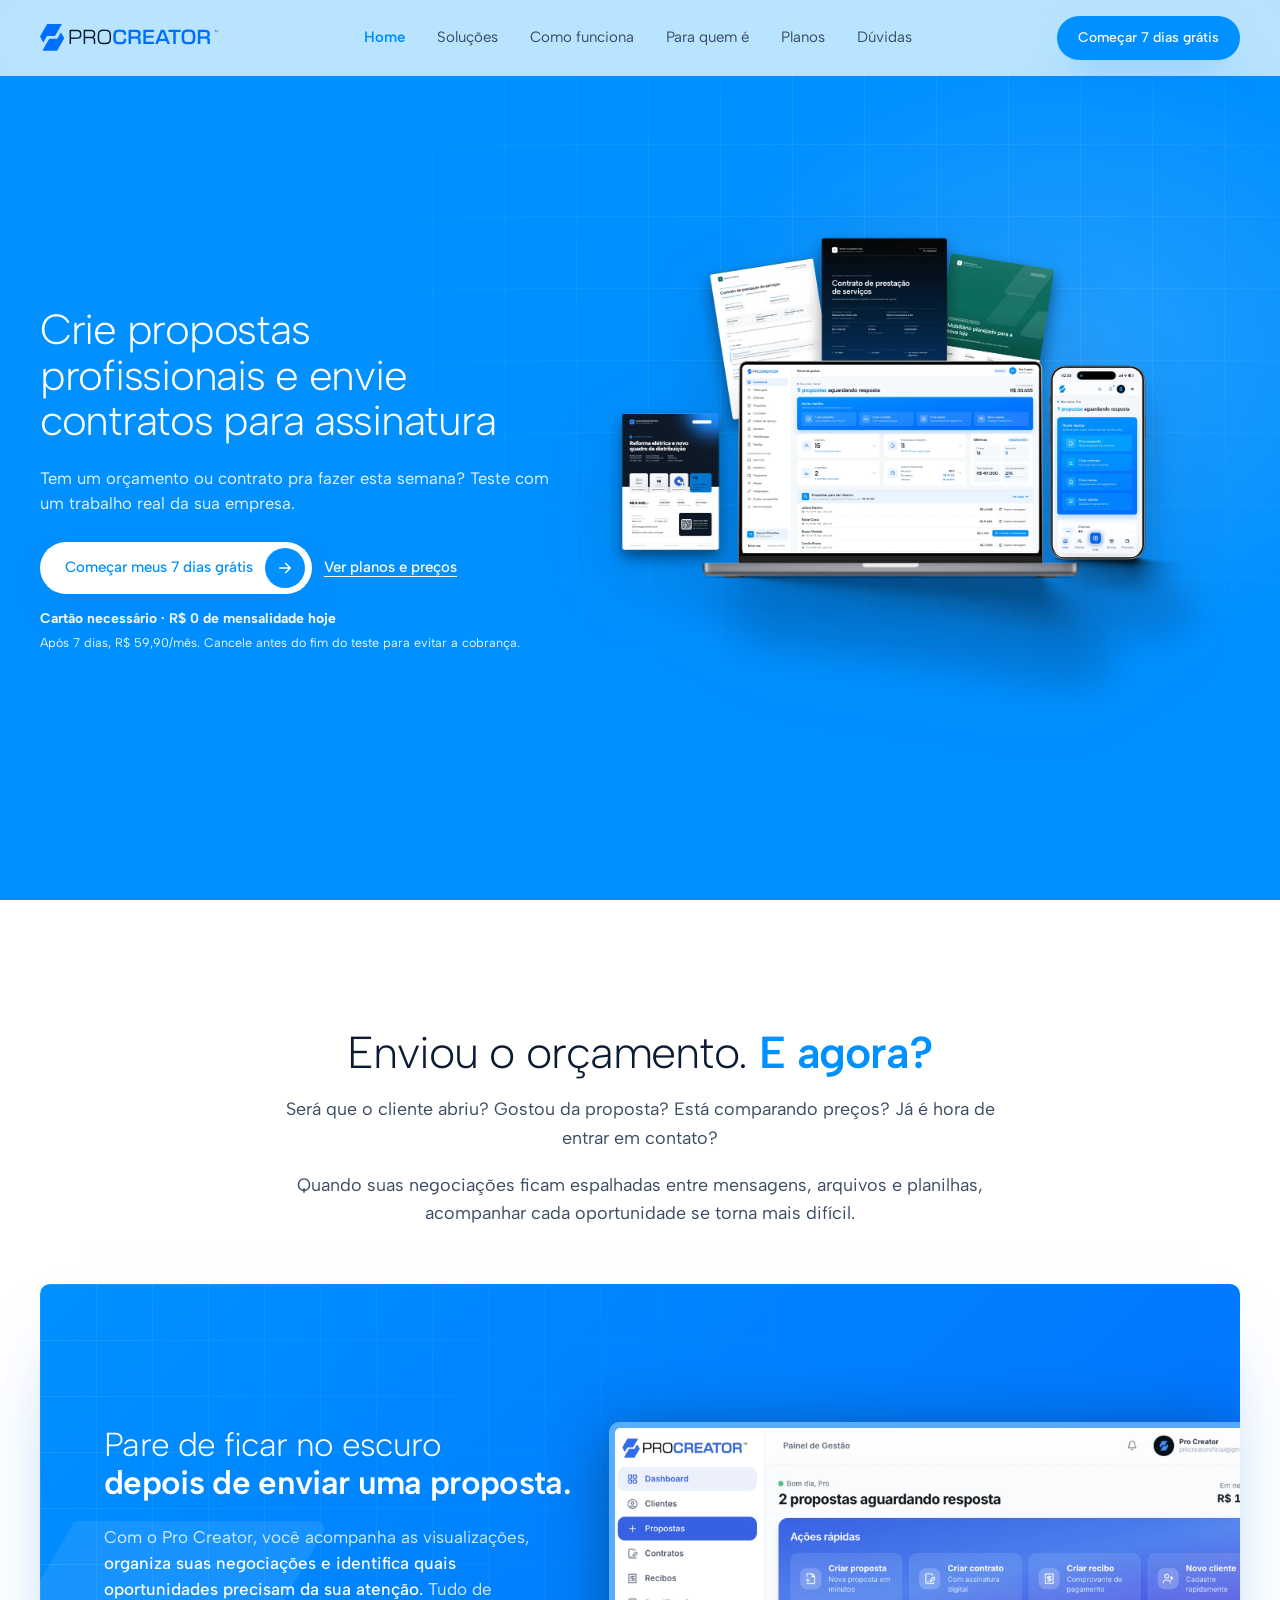
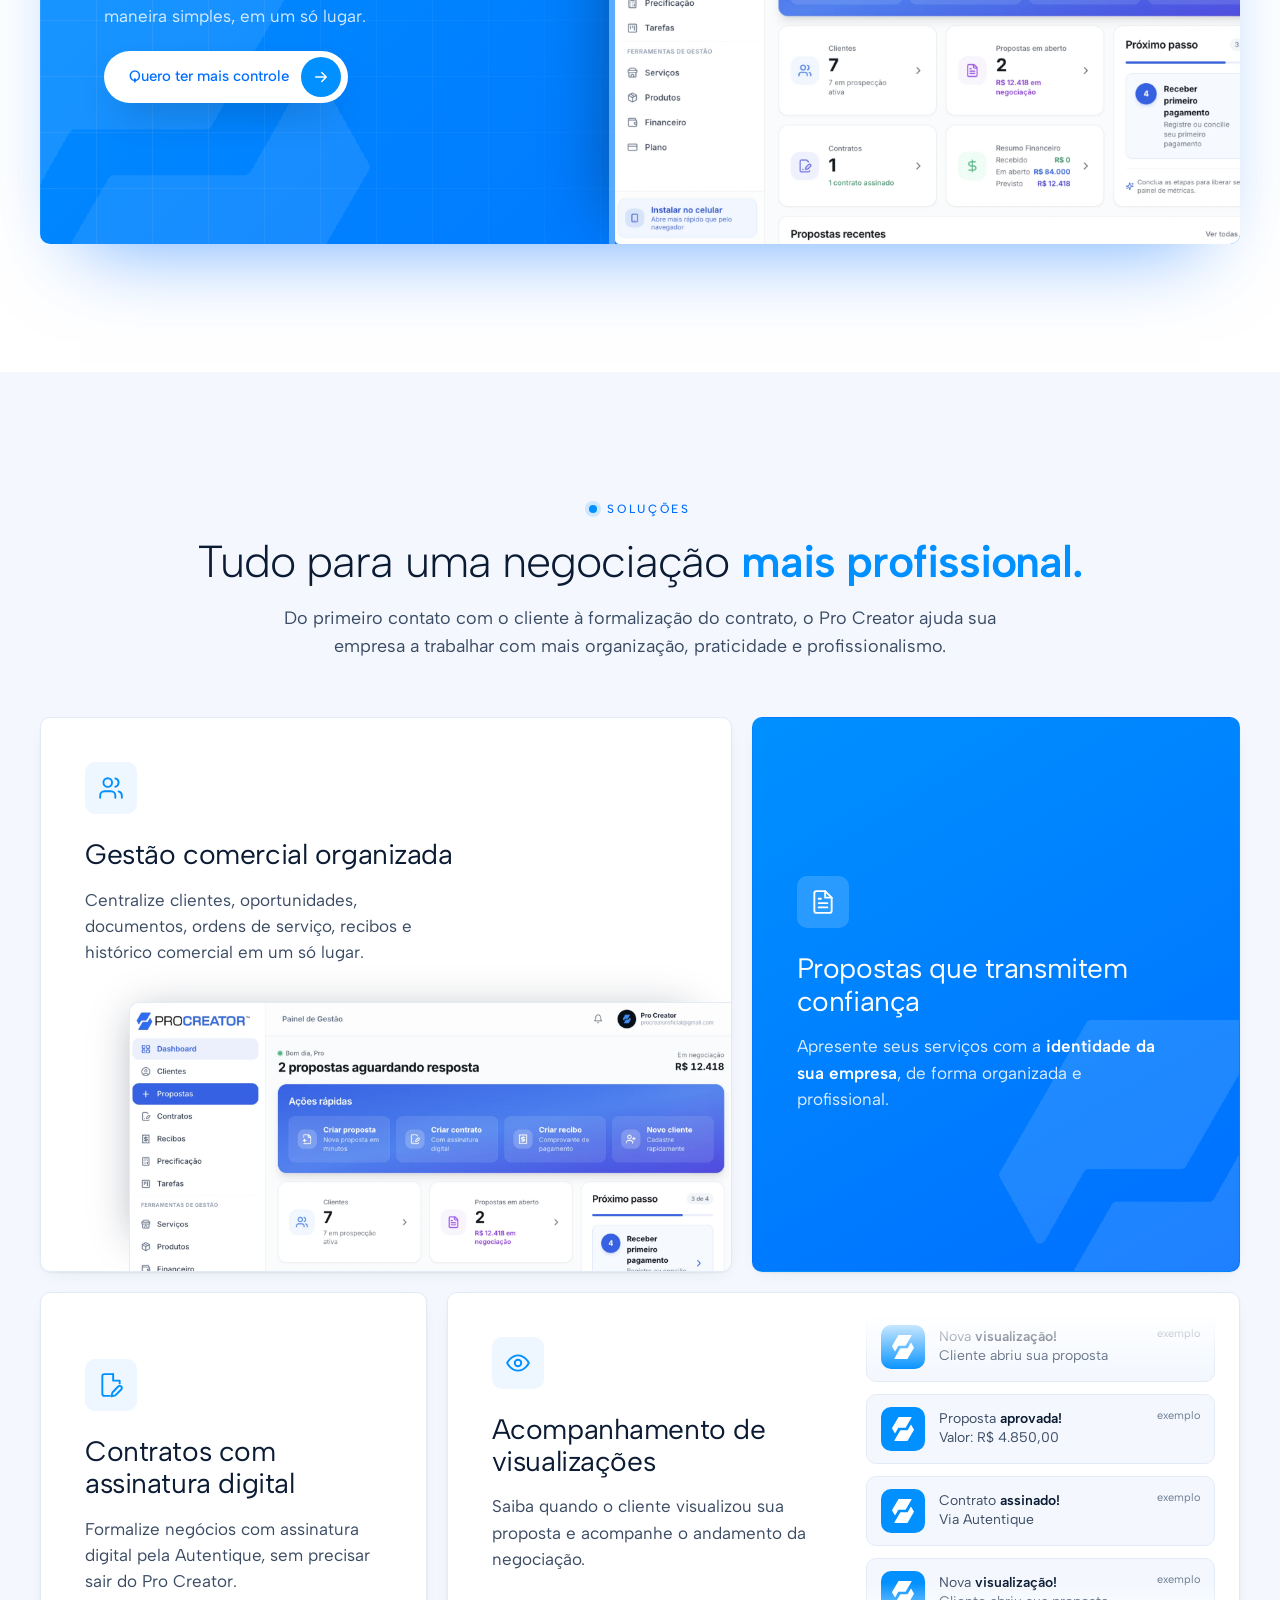
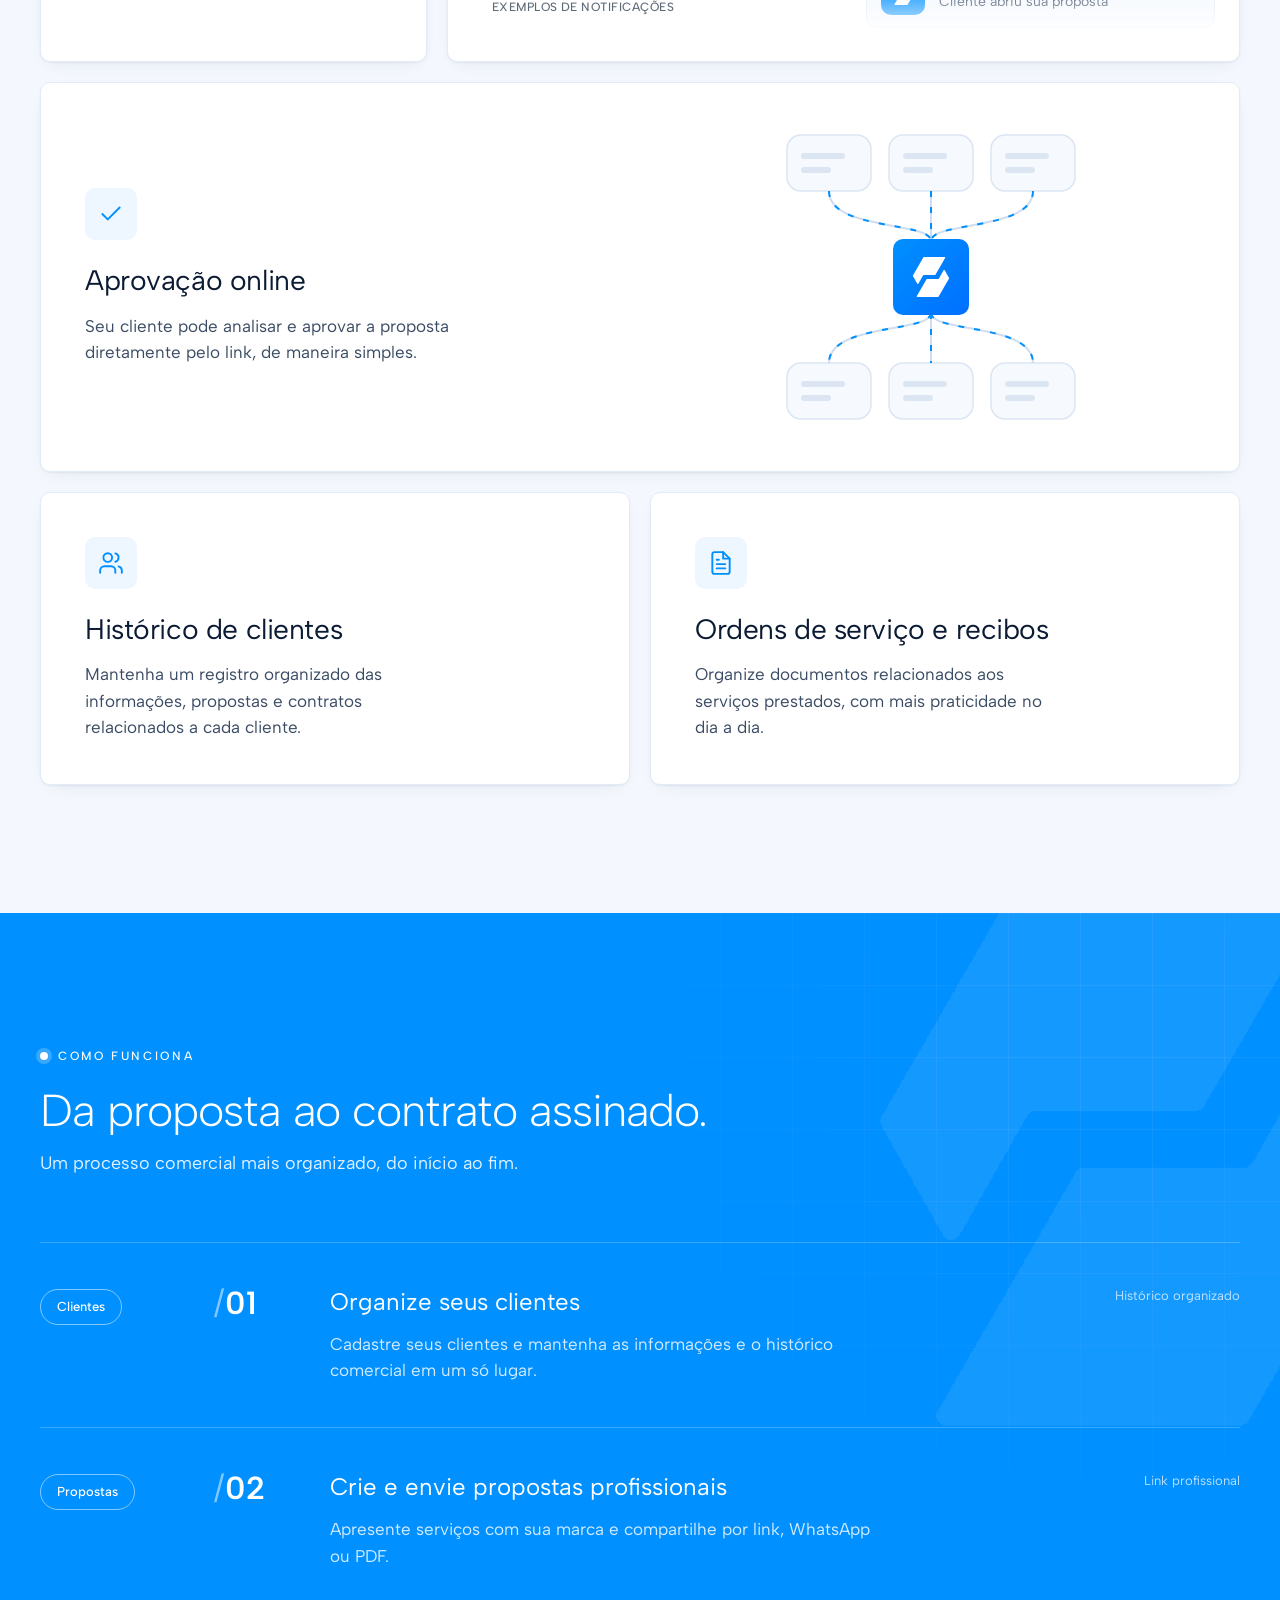
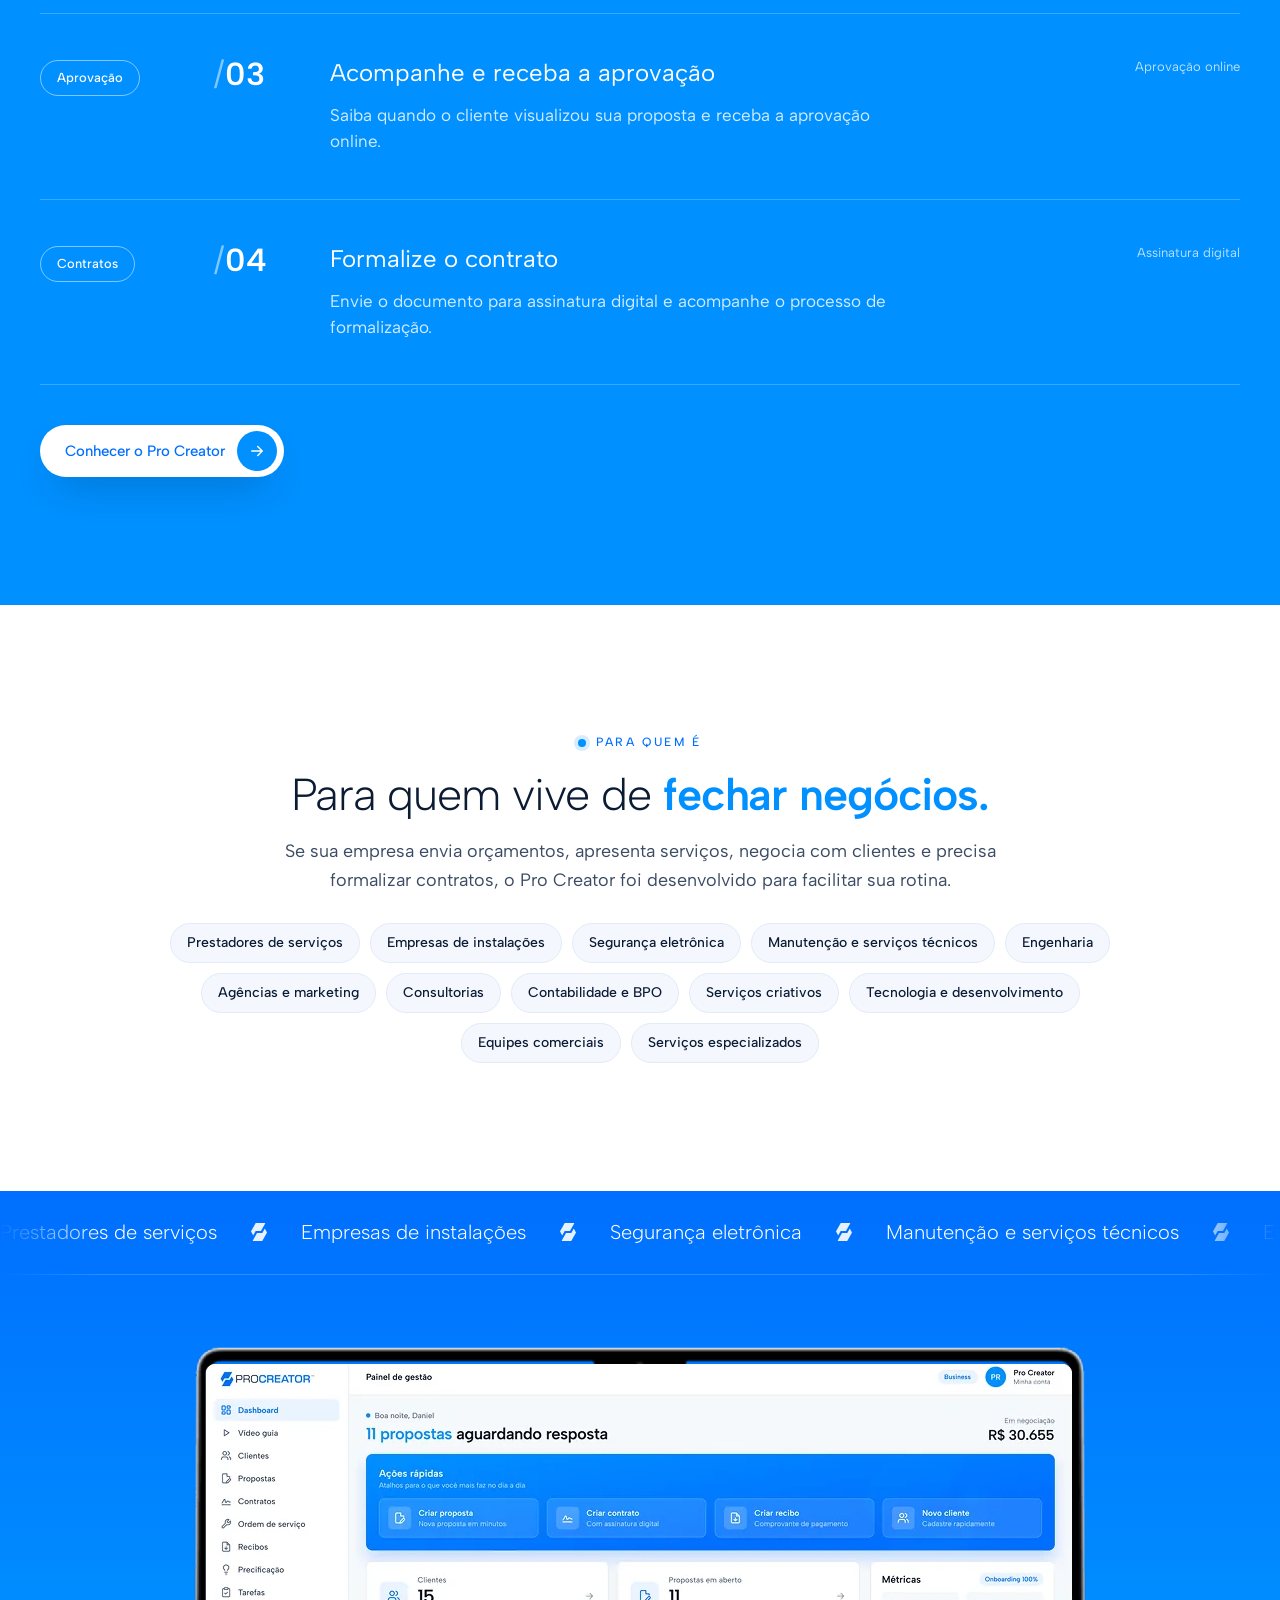
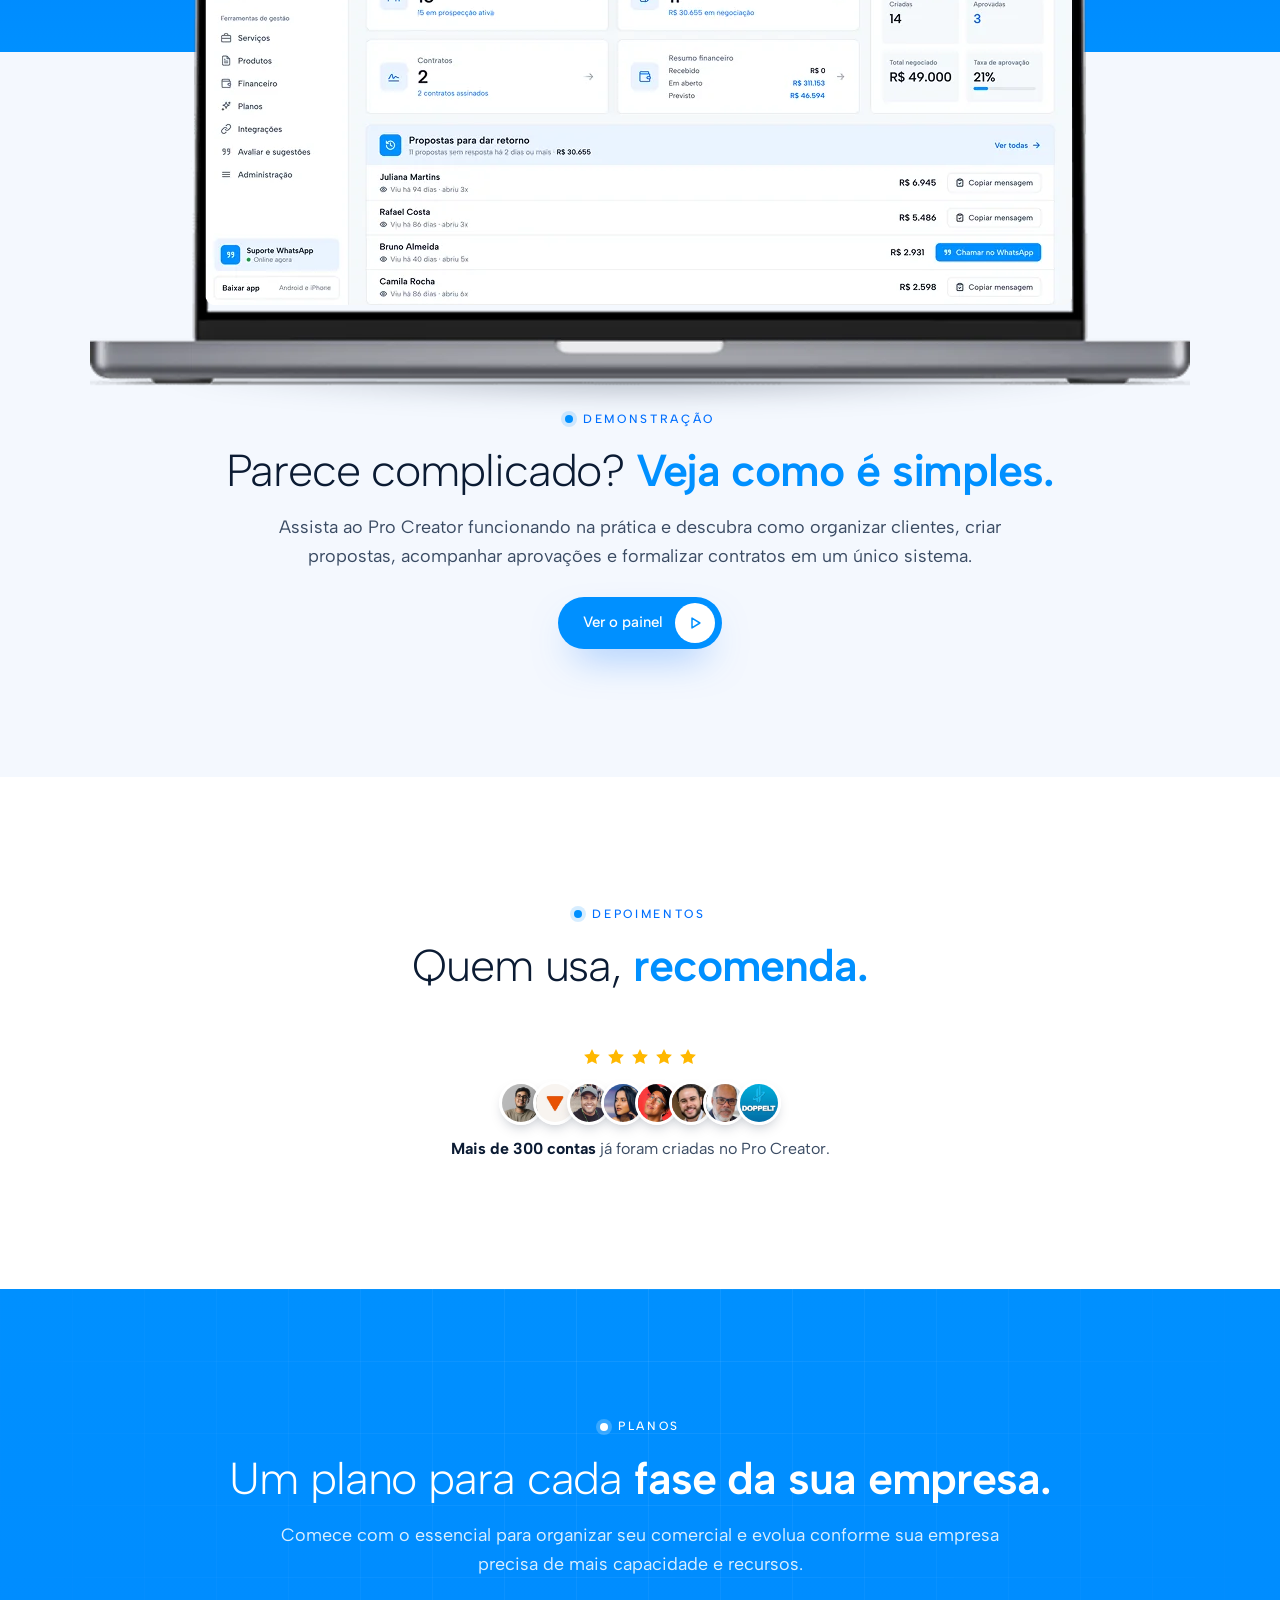
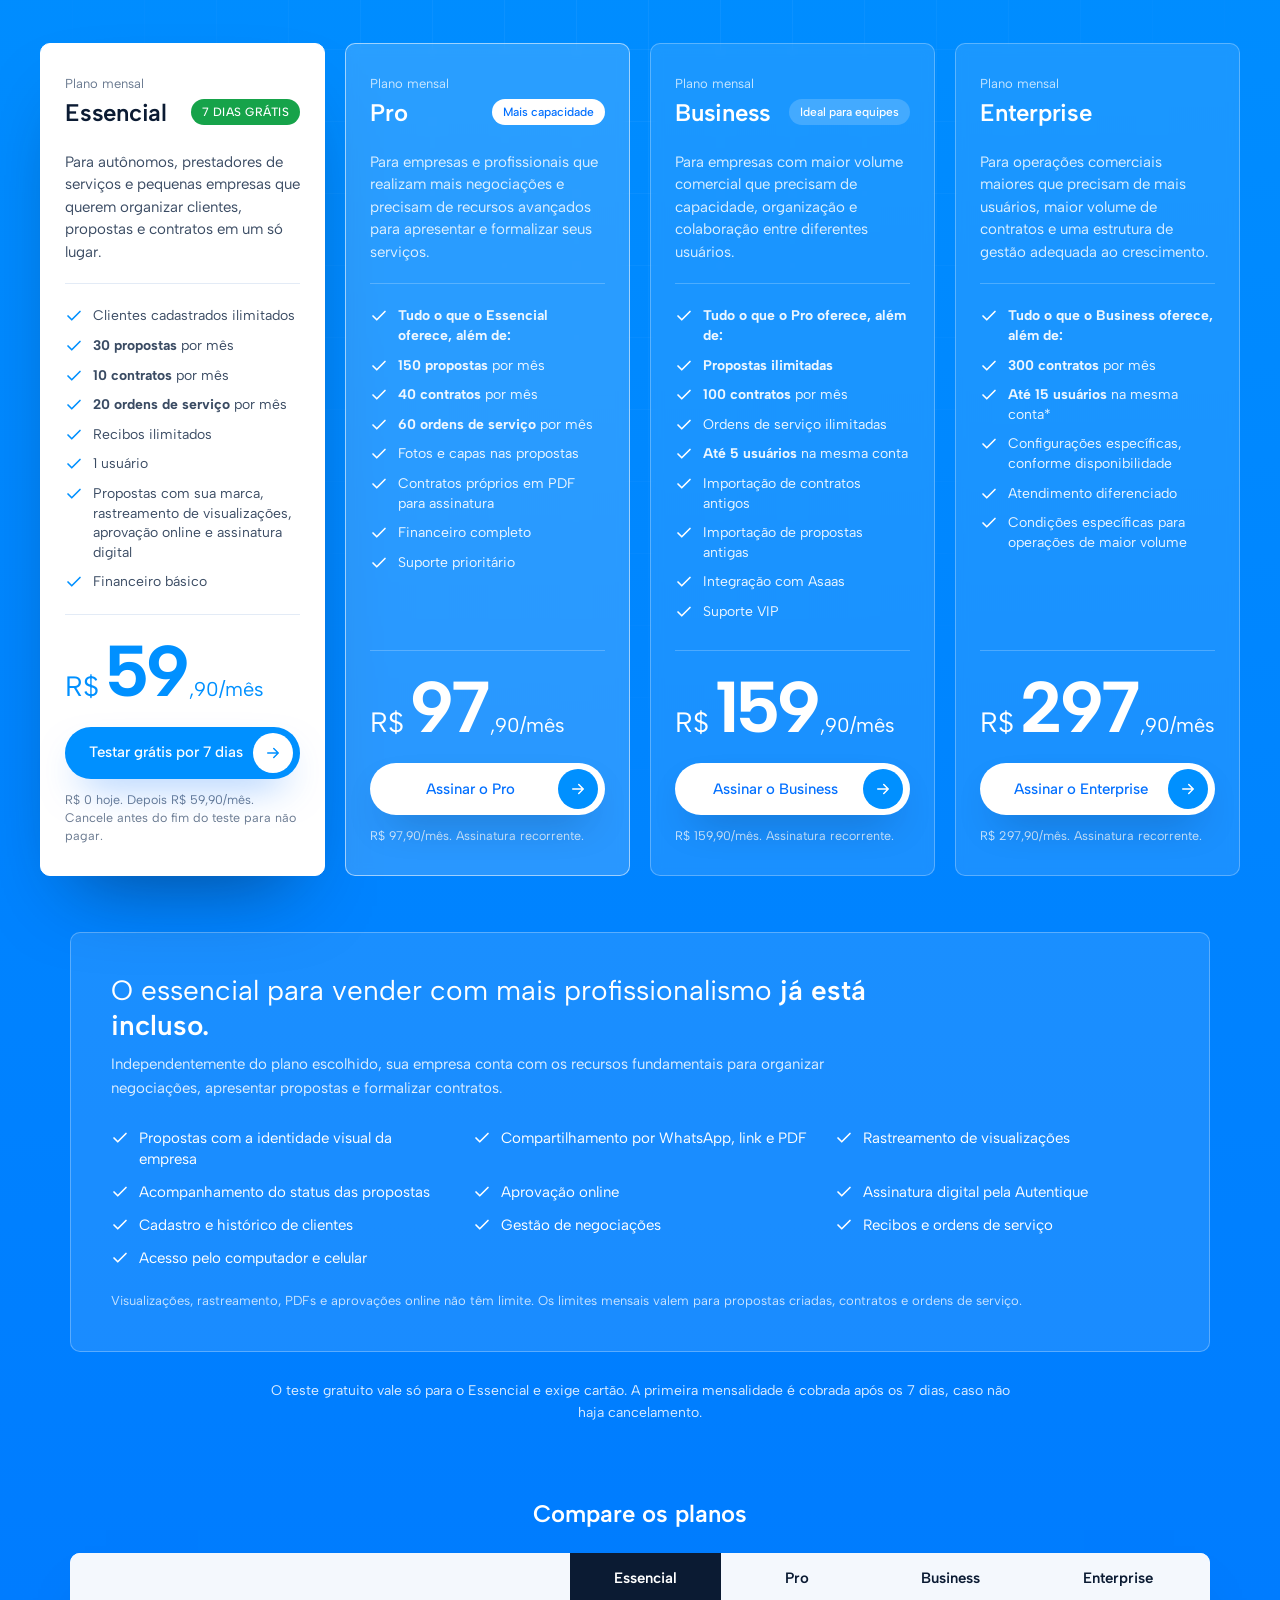
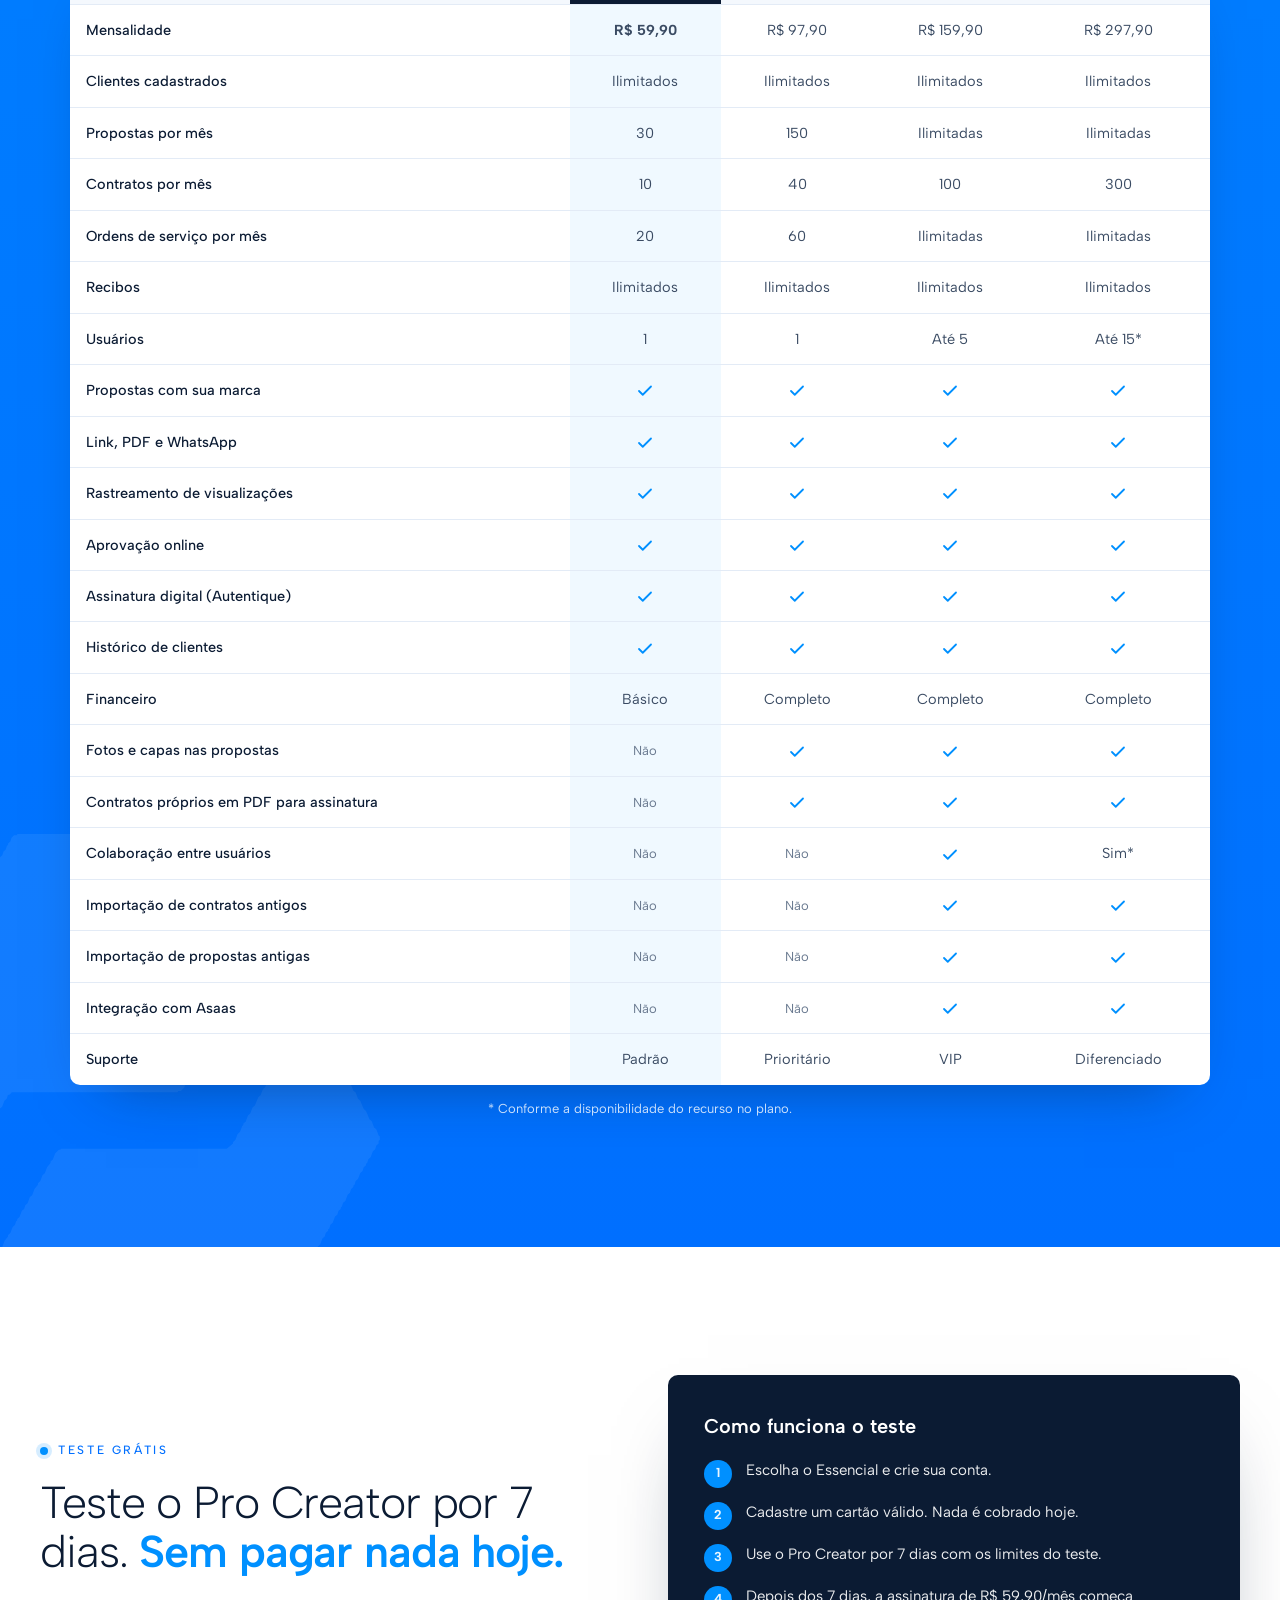
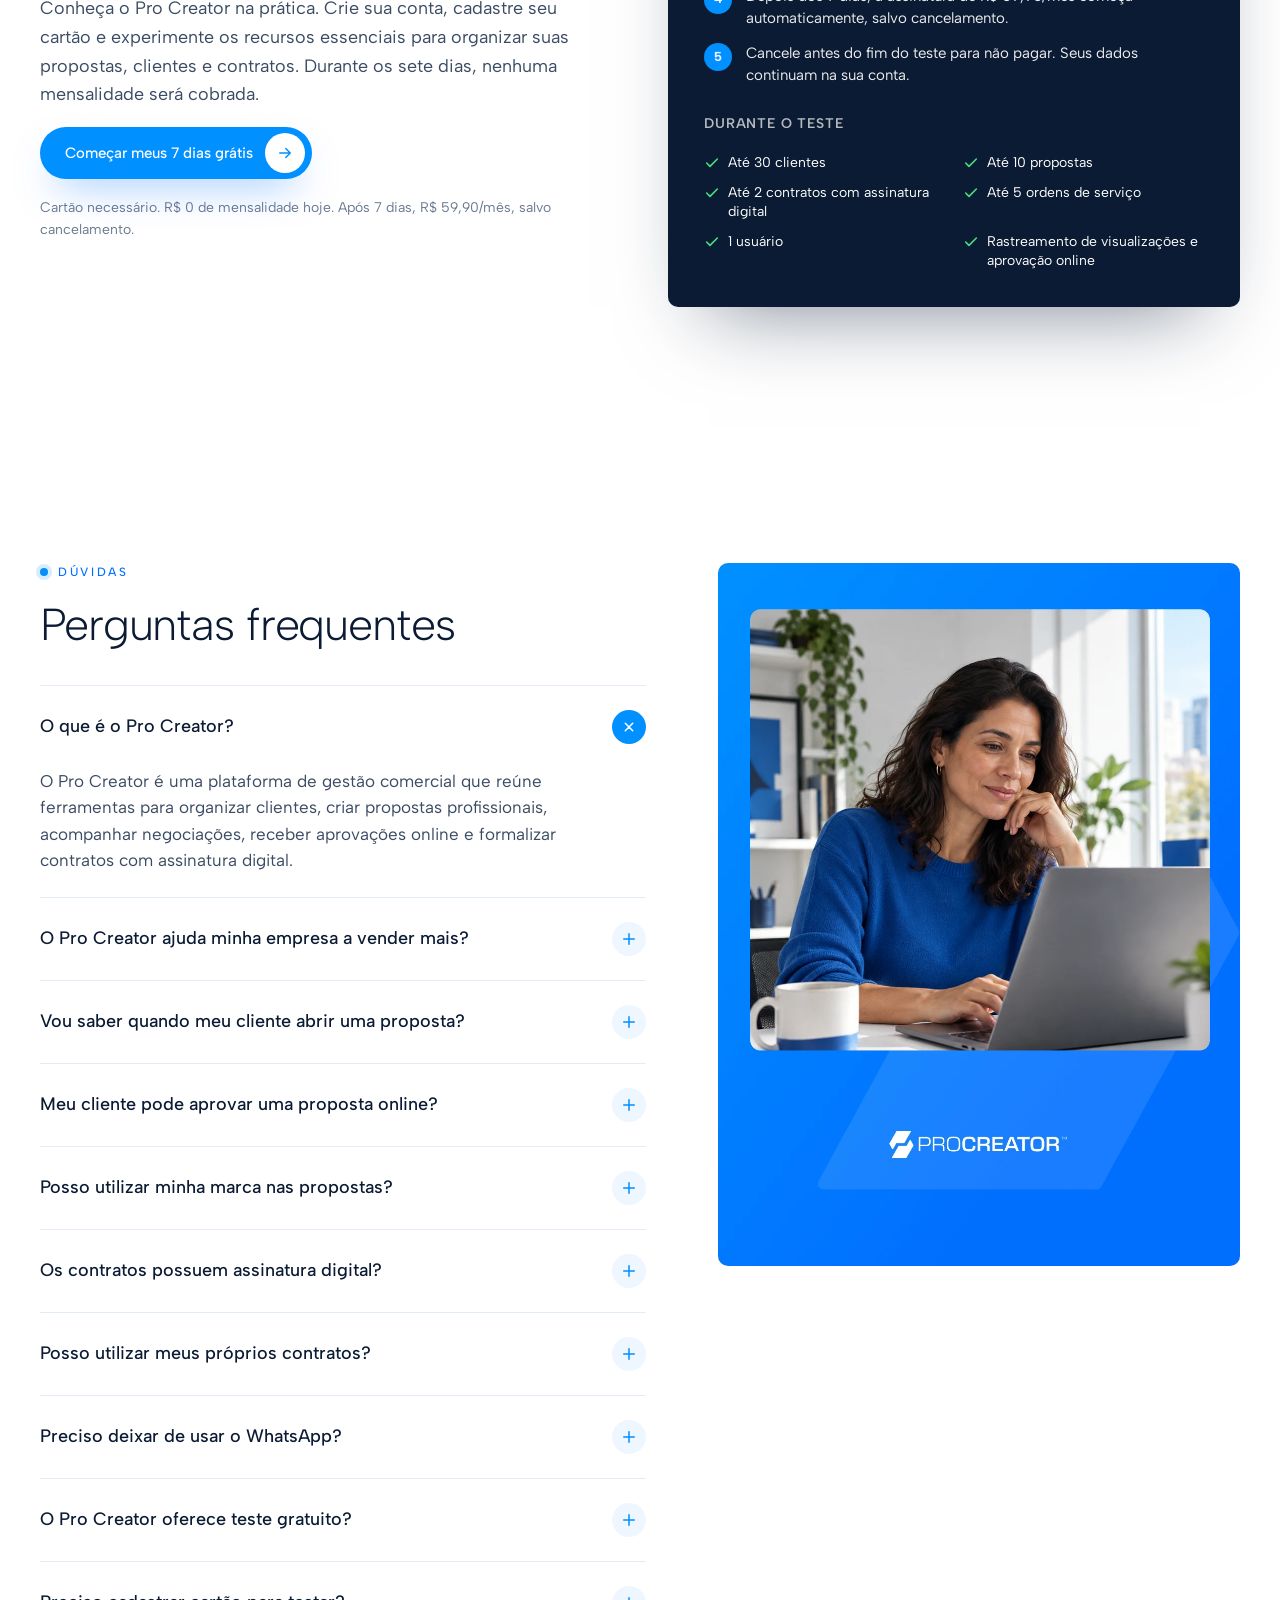
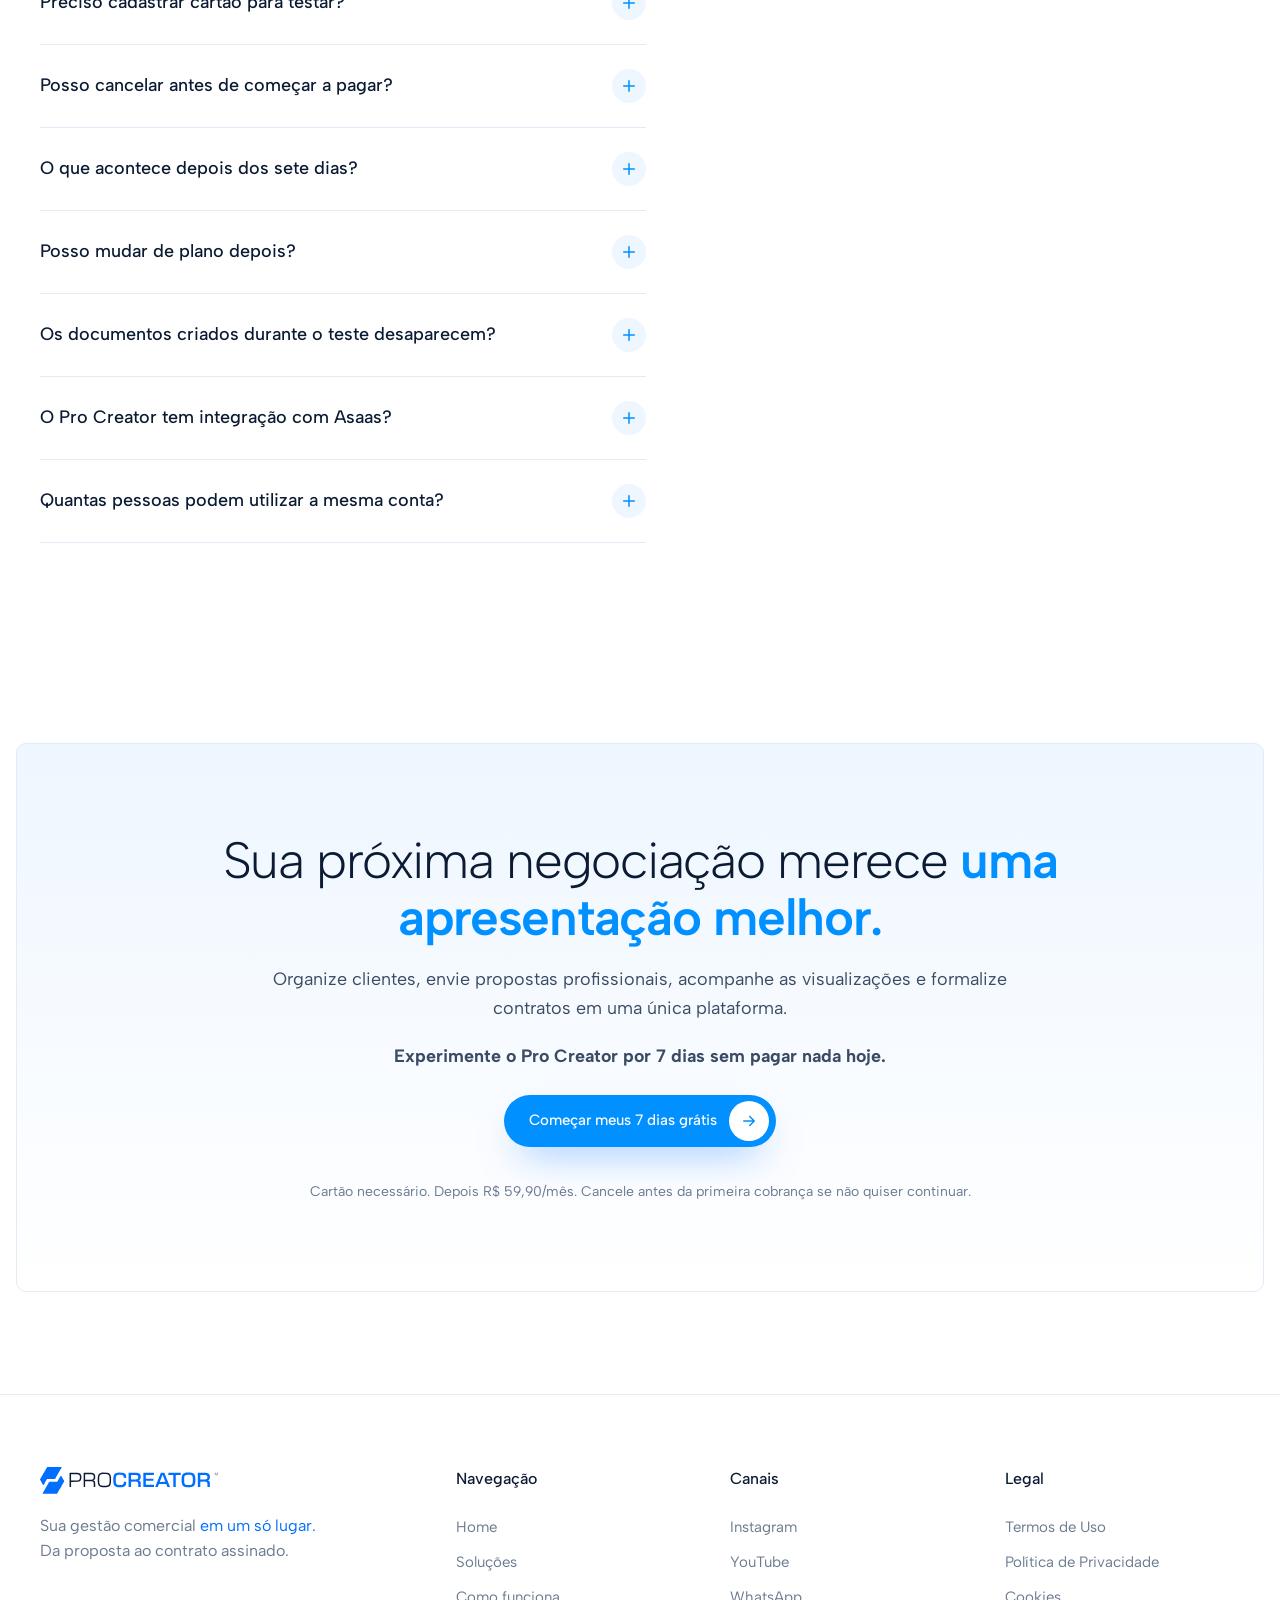
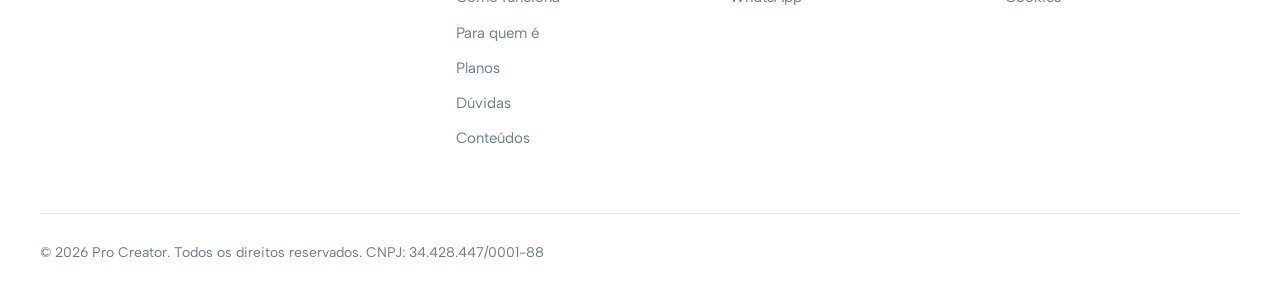
==== index.html @ 27fa1a48 "Hero: título e condições ajustados no desktop e mobile, MacBook avulso oculto no mobile Co-Authored-" ====
<!doctype html>
<html lang="pt-BR">
<head>
<meta name="robots" content="noindex, nofollow">
<meta charset="utf-8">
<meta name="viewport" content="width=device-width, initial-scale=1">
<title>Pro Creator | Propostas, contratos e assinatura digital</title>
<meta name="description" content="Sistema de gestão comercial: crie propostas e orçamentos, acompanhe aprovações e feche contratos com assinatura digital. Plataforma de gestão comercial: do primeiro orçamento ao contrato assinado. Teste o Essencial grátis por 7 dias.">
<meta name="google-site-verification" content="EQTBJFn6P7M4_oUG155E9_s67G8eYXeV-26ndWRN-9Y">
<link rel="canonical" href="https://procreator.com.br/">
<meta property="og:url" content="https://procreator.com.br/">
<meta property="og:site_name" content="Pro Creator">
<script type="application/ld+json">[{"@context": "https://schema.org", "@type": "WebSite", "name": "Pro Creator", "alternateName": ["ProCreator", "procreator.com.br"], "url": "https://procreator.com.br/", "inLanguage": "pt-BR"}, {"@context": "https://schema.org", "@type": "Organization", "name": "Pro Creator", "url": "https://procreator.com.br/", "logo": "https://procreator.com.br/assets/img/logo-icone.png", "sameAs": ["https://www.instagram.com/procreatoroficial/", "https://www.youtube.com/@ProCreatoroficial"]}, {"@context": "https://schema.org", "@type": "SoftwareApplication", "name": "Pro Creator", "applicationCategory": "BusinessApplication", "operatingSystem": "Web", "url": "https://procreator.com.br/", "description": "Organize clientes, crie propostas profissionais, acompanhe aprovações e formalize contratos com assinatura digital. Plataforma de gestão comercial: do primeiro orçamento ao contrato assinado. Teste o Essencial grátis por 7 dias.", "offers": [{"@type": "Offer", "name": "Essencial (mensal, 7 dias grátis)", "price": "59.90", "priceCurrency": "BRL"}, {"@type": "Offer", "name": "Pro (mensal)", "price": "97.90", "priceCurrency": "BRL"}, {"@type": "Offer", "name": "Business (mensal)", "price": "159.90", "priceCurrency": "BRL"}, {"@type": "Offer", "name": "Enterprise (mensal)", "price": "297.90", "priceCurrency": "BRL"}]}]</script>
<meta name="theme-color" content="#0090FF">
<meta property="og:type" content="website">
<meta property="og:locale" content="pt_BR">
<meta property="og:title" content="Pro Creator | Propostas, contratos e assinatura digital">
<meta property="og:description" content="Da proposta ao contrato assinado, em um só lugar. Teste grátis por 7 dias no plano Essencial.">
<meta property="og:image" content="https://procreator.com.br/assets/img/og-home.jpg">
<meta property="og:image:width" content="1200">
<meta property="og:image:height" content="630">
<meta property="og:image:alt" content="Pro Creator: sua gestão comercial em um só lugar. Da proposta ao contrato assinado.">
<meta name="twitter:card" content="summary_large_image">
<meta name="twitter:title" content="Pro Creator | Propostas, contratos e assinatura digital">
<meta name="twitter:description" content="Da proposta ao contrato assinado, em um só lugar. Teste grátis por 7 dias no plano Essencial.">
<meta name="twitter:image" content="https://procreator.com.br/assets/img/og-home.jpg">
<link rel="icon" type="image/png" href="assets/img/favicon.png">
<link rel="apple-touch-icon" href="assets/img/apple-touch-icon.png">
<link rel="preconnect" href="https://fonts.googleapis.com">
<link rel="preconnect" href="https://fonts.gstatic.com" crossorigin>
<link href="https://fonts.googleapis.com/css2?family=Albert+Sans:wght@300;400;500;600;700&display=swap" rel="stylesheet">
<link rel="preload" as="image" href="assets/img/mockup-procreator.webp">
<link rel="stylesheet" href="assets/css/style.css?v=20261106hero3">
<style>
#pc-loader{position:fixed;inset:0;z-index:10000;background:#fff;display:flex;align-items:center;justify-content:center;transition:opacity .35s ease,visibility .35s}
#pc-loader.done{opacity:0;visibility:hidden}
#pc-loader img{width:44px;height:auto;animation:pcspin .9s linear infinite}
@keyframes pcspin{to{transform:rotate(360deg)}}
@media (prefers-reduced-motion:reduce){#pc-loader img{animation:none}}
</style>
<noscript><style>#pc-loader{display:none}</style></noscript>
<script>document.documentElement.classList.add('js')</script>

<!-- Meta Pixel (Pro Creator) -->
<script>
!function(f,b,e,v,n,t,s){if(f.fbq)return;n=f.fbq=function(){n.callMethod?n.callMethod.apply(n,arguments):n.queue.push(arguments)};if(!f._fbq)f._fbq=n;n.push=n;n.loaded=!0;n.version='2.0';n.queue=[];t=b.createElement(e);t.async=!0;t.src=v;s=b.getElementsByTagName(e)[0];s.parentNode.insertBefore(t,s)}(window,document,'script','https://connect.facebook.net/en_US/fbevents.js');
fbq('init','912571467763616');fbq('track','PageView');
</script>
<noscript><img height="1" width="1" style="display:none" alt="" src="https://www.facebook.com/tr?id=912571467763616&ev=PageView&noscript=1"></noscript>
<!-- Microsoft Clarity -->
<script type="text/javascript">
    (function(c,l,a,r,i,t,y){
        c[a]=c[a]||function(){(c[a].q=c[a].q||[]).push(arguments)};
        t=l.createElement(r);t.async=1;t.src="https://www.clarity.ms/tag/"+i;
        y=l.getElementsByTagName(r)[0];y.parentNode.insertBefore(t,y);
    })(window, document, "clarity", "script", "ymf9uyrxub");
</script>
<!-- Pro Creator Analytics -->
<script src="https://procreator.app.br/pc-track.js" data-site="pcs_486d0abb95674caa" data-key="phc_qgMZm2yoKrikoGFcP8EuNFkKKvJFtFn4U3MuxDCo4K94" data-region="us" defer></script>
<link rel="preconnect" href="https://buy.stripe.com"><link rel="preconnect" href="https://js.stripe.com"><link rel="dns-prefetch" href="https://m.stripe.network">
</head>
<body>
<div id="pc-loader" aria-hidden="true"><img src="assets/img/simbolo.svg" alt="" width="44" height="48"></div>
<script>(function(){var l=document.getElementById("pc-loader");function h(){if(l)l.classList.add("done")}if(document.readyState!=="loading")h();else document.addEventListener("DOMContentLoaded",h);setTimeout(h,1200)})();</script>

<!-- Ícones -->
<svg width="0" height="0" style="position:absolute" aria-hidden="true">
  <symbol id="i-arrow" viewBox="0 0 24 24"><path d="M5 12h14M13 6l6 6-6 6"/></symbol>
  <symbol id="i-check" viewBox="0 0 24 24"><path d="M20 6 9 17l-5-5"/></symbol>
  <symbol id="i-plus" viewBox="0 0 24 24"><path d="M12 5v14M5 12h14"/></symbol>
  <symbol id="i-menu" viewBox="0 0 24 24"><path d="M4 7h16M4 12h16M4 17h16"/></symbol>
  <symbol id="i-play" viewBox="0 0 24 24"><path d="M8 5.5v13l10.5-6.5z"/></symbol>
  <symbol id="i-eye" viewBox="0 0 24 24"><path d="M2 12s3.5-7 10-7 10 7 10 7-3.5 7-10 7S2 12 2 12z"/><circle cx="12" cy="12" r="3"/></symbol>
  <symbol id="i-users" viewBox="0 0 24 24"><path d="M16 21v-2a4 4 0 0 0-4-4H6a4 4 0 0 0-4 4v2"/><circle cx="9" cy="7" r="4"/><path d="M22 21v-2a4 4 0 0 0-3-3.87M16 3.13a4 4 0 0 1 0 7.75"/></symbol>
  <symbol id="i-file" viewBox="0 0 24 24"><path d="M14 2H6a2 2 0 0 0-2 2v16a2 2 0 0 0 2 2h12a2 2 0 0 0 2-2V8z"/><path d="M14 2v6h6M16 13H8M16 17H8M10 9H8"/></symbol>
  <symbol id="i-file-sign" viewBox="0 0 24 24"><path d="M14 2H6a2 2 0 0 0-2 2v16a2 2 0 0 0 2 2h5"/><path d="M14 2v6h6M20 8v2.5"/><path d="M18.4 13.6a2 2 0 1 1 2.8 2.8L16 21.6l-3.6.9.9-3.6z"/></symbol>
  <symbol id="i-file-down" viewBox="0 0 24 24"><path d="M14 2H6a2 2 0 0 0-2 2v16a2 2 0 0 0 2 2h12a2 2 0 0 0 2-2V8z"/><path d="M14 2v6h6M12 12v6M9 15l3 3 3-3"/></symbol>
  <symbol id="i-sparkles" viewBox="0 0 24 24"><path d="M12 3l1.9 5.1L19 10l-5.1 1.9L12 17l-1.9-5.1L5 10l5.1-1.9z"/><path d="M19 3v4M21 5h-4M5 17v4M7 19H3"/></symbol>
  <symbol id="i-clipboard" viewBox="0 0 24 24"><rect x="8" y="2" width="8" height="4" rx="1"/><path d="M16 4h2a2 2 0 0 1 2 2v14a2 2 0 0 1-2 2H6a2 2 0 0 1-2-2V6a2 2 0 0 1 2-2h2"/><path d="m9 14 2 2 4-4"/></symbol>
  <symbol id="i-briefcase" viewBox="0 0 24 24"><rect x="2" y="7" width="20" height="14" rx="2"/><path d="M16 7V5a2 2 0 0 0-2-2h-4a2 2 0 0 0-2 2v2M2 13h20"/></symbol>
  <symbol id="i-pen-tool" viewBox="0 0 24 24"><path d="m12 19 7-7 3 3-7 7z"/><path d="m18 13-1.5-7.5L2 2l3.5 14.5L13 18z"/><path d="m2 2 7.6 7.6"/><circle cx="11" cy="11" r="2"/></symbol>
  <symbol id="i-wrench" viewBox="0 0 24 24"><path d="M14.7 6.3a1 1 0 0 0 0 1.4l1.6 1.6a1 1 0 0 0 1.4 0l3.77-3.77a6 6 0 0 1-7.94 7.94l-6.91 6.91a2.12 2.12 0 0 1-3-3l6.91-6.91a6 6 0 0 1 7.94-7.94z"/></symbol>
  <symbol id="i-bulb" viewBox="0 0 24 24"><path d="M9 18h6M10 22h4"/><path d="M15.1 14c.2-1 .7-1.7 1.4-2.5A4.6 4.6 0 0 0 18 8 6 6 0 0 0 6 8c0 1 .2 2.2 1.5 3.5.7.7 1.3 1.5 1.4 2.5"/></symbol>
  <symbol id="i-pen" viewBox="0 0 24 24"><path d="M12 20h9"/><path d="M16.5 3.5a2.12 2.12 0 0 1 3 3L7 19l-4 1 1-4z"/></symbol>
  <symbol id="i-wallet" viewBox="0 0 24 24"><path d="M19 7V4a1 1 0 0 0-1-1H5a2 2 0 0 0 0 4h15a1 1 0 0 1 1 1v4h-3a2 2 0 0 0 0 4h3a1 1 0 0 0 1-1v-2a1 1 0 0 0-1-1"/><path d="M3 5v14a2 2 0 0 0 2 2h15a1 1 0 0 0 1-1v-4"/></symbol>
  <symbol id="i-layout" viewBox="0 0 24 24"><rect x="3" y="3" width="7" height="9" rx="1.5"/><rect x="14" y="3" width="7" height="5" rx="1.5"/><rect x="14" y="12" width="7" height="9" rx="1.5"/><rect x="3" y="16" width="7" height="5" rx="1.5"/></symbol>
  <symbol id="i-link" viewBox="0 0 24 24"><path d="M10 13a5 5 0 0 0 7.54.54l3-3a5 5 0 0 0-7.07-7.07l-1.72 1.71"/><path d="M14 11a5 5 0 0 0-7.54-.54l-3 3a5 5 0 0 0 7.07 7.07l1.71-1.71"/></symbol>
  <symbol id="i-signature" viewBox="0 0 24 24"><path d="M3 16c2.5-2.5 3.5-8 5.5-8S9.5 15 11.5 15s2-3 4-3 2 2 5.5 2"/><path d="M3 20h18"/></symbol>
  <symbol id="i-history" viewBox="0 0 24 24"><path d="M3 12a9 9 0 1 0 3-6.7L3 8"/><path d="M3 3v5h5M12 7v5l3.5 2"/></symbol>
  <symbol id="i-lock" viewBox="0 0 24 24"><rect x="5" y="11" width="14" height="10" rx="2"/><path d="M8 11V7a4 4 0 0 1 8 0v4"/></symbol>
  <symbol id="i-quote" viewBox="0 0 24 24"><path d="M10 11H6a1 1 0 0 1-1-1V7a1 1 0 0 1 1-1h3a1 1 0 0 1 1 1v6c0 3-1.5 4.5-4 5M20 11h-4a1 1 0 0 1-1-1V7a1 1 0 0 1 1-1h3a1 1 0 0 1 1 1v6c0 3-1.5 4.5-4 5"/></symbol>
</svg>

<header class="header" id="topo">
  <div class="container">
    <a class="brand" href="#inicio" aria-label="Pro Creator, início"><img src="assets/img/logo-procreator.svg" alt="Pro Creator" width="178" height="27"></a>
    <nav class="nav" aria-label="Principal">
      <a href="#inicio" class="is-active">Home</a>
      <a href="#solucoes">Soluções</a>
      <a href="#como-funciona">Como funciona</a>
      <a href="/para-quem-e/">Para quem é</a>
      <a href="/planos/">Planos</a>
      <a href="#duvidas">Dúvidas</a>
    </nav>
    <div class="header-cta">
      <a class="btn btn-primary btn-sm" data-checkout data-plan="essencial" data-value="59.90" href="https://buy.stripe.com/cNiaEXf2n9af7QYevH2Nq03" target="_blank" rel="noopener noreferrer">Começar 7 dias grátis</a>
      <button class="menu-toggle" type="button" aria-expanded="false" aria-controls="mobile-nav" aria-label="Abrir menu"><svg class="icon"><use href="#i-menu"/></svg></button>
    </div>
  </div>
</header>
<nav class="mobile-nav" id="mobile-nav" aria-label="Menu mobile">
  <a href="#inicio">Home</a>
  <a href="#solucoes">Soluções</a>
  <a href="#como-funciona">Como funciona</a>
  <a href="/para-quem-e/">Para quem é</a>
  <a href="/planos/">Planos</a>
  <a href="#duvidas">Dúvidas</a>
  <a class="btn btn-primary" data-checkout data-plan="essencial" data-value="59.90" href="https://buy.stripe.com/cNiaEXf2n9af7QYevH2Nq03" target="_blank" rel="noopener noreferrer">Começar 7 dias grátis <span class="btn-arrow"><svg class="icon"><use href="#i-arrow"/></svg></span></a>
</nav>

<main>

  <!-- HERO -->
  <section class="hero" id="inicio">
    <div class="container hero-split">
      <div class="hs-copy">
        <h1 class="h1">Crie propostas <span class="hs-desk">profissionais </span>e envie contratos para assinatura</h1>
        <p class="hero-lead">Tem um orçamento ou contrato pra fazer esta semana? Teste com um trabalho real da sua empresa.</p>
        <div class="hero-actions">
          <a class="btn btn-primary btn-nowrap" data-checkout data-plan="essencial" data-value="59.90" href="https://buy.stripe.com/cNiaEXf2n9af7QYevH2Nq03" target="_blank" rel="noopener noreferrer">Começar meus 7 dias grátis <span class="btn-arrow"><svg class="icon"><use href="#i-arrow"/></svg></span></a>
          <a class="btn btn-ghost-light btn-hero2" href="#planos">Ver planos e preços</a>
        </div>
        <p class="microcopy hs-cond"><strong>Cartão necessário · R$ 0 de mensalidade hoje</strong><span class="microcopy-sub">Após 7 dias, R$ 59,90/mês. Cancele antes do fim do teste para evitar a cobrança.</span></p>
      </div>
      <div class="hs-visual">
        <img class="hs-mockup" src="assets/img/mockup-home.webp?v=1" alt="Dashboard do Pro Creator com prévias de uma proposta comercial e de um contrato para assinatura." width="1600" height="1269" fetchpriority="high" decoding="async">
      </div>
    </div>
  </section>

  <!-- MOCKUP -->
  <section class="mockup-band hs-hide-mob" aria-label="Pro Creator no notebook e no celular">
    <div class="container">
      <img class="mockup-band-img" loading="lazy" decoding="async" src="assets/img/painel-notebook.webp?v=2" alt="Pro Creator funcionando no notebook" width="1100" height="639">
    </div>
  </section>

  <!-- DOR -->
  <section class="section overview" id="visao-geral">
    <div class="container">
      <div class="section-head" data-reveal>
        <h2 class="h2">Enviou o orçamento. <strong class="nowrap">E agora?</strong></h2>
        <p class="lead">Será que o cliente abriu? Gostou da proposta? Está comparando preços? Já é hora de entrar em contato?</p>
        <p class="lead">Quando suas negociações ficam espalhadas entre mensagens, arquivos e planilhas, acompanhar cada oportunidade se torna mais difícil.</p>
      </div>
      <div class="demo" data-reveal>
        <img class="demo-mark" src="assets/img/simbolo-branco.svg" alt="" aria-hidden="true">
        <div class="demo-copy">
          <h3>Pare de ficar no escuro <strong>depois de enviar uma proposta.</strong></h3>
          <p>Com o Pro Creator, você acompanha as visualizações, <strong>organiza suas negociações e identifica quais oportunidades precisam da sua atenção.</strong> Tudo de maneira simples, em um só lugar.</p>
          <a class="btn btn-white" href="#planos">Quero ter mais controle <span class="btn-arrow"><svg class="icon"><use href="#i-arrow"/></svg></span></a>
        </div>
        <div class="demo-media">
          <img src="assets/img/tela-dashboard.webp" alt="Painel de gestão do Pro Creator com propostas aguardando resposta" width="1894" height="1184" loading="lazy">
        </div>
      </div>
    </div>
  </section>


  <!-- SOLUÇÕES -->
  <section class="section solutions" id="solucoes">
    <div class="container">
      <div class="section-head" data-reveal>
        <span class="eyebrow">Soluções</span>
        <h2 class="h2">Tudo para uma negociação <strong>mais profissional.</strong></h2>
        <p class="lead">Do primeiro contato com o cliente à formalização do contrato, o Pro Creator ajuda sua empresa a trabalhar com mais organização, praticidade e profissionalismo.</p>
      </div>

      <div class="bento">
        <article class="card span-7" data-reveal>
          <span class="tile"><svg class="icon"><use href="#i-users"/></svg></span>
          <h3>Gestão comercial organizada</h3>
          <p>Centralize clientes, oportunidades, documentos, ordens de serviço, recibos e histórico comercial em um só lugar.</p>
          <div class="card-media"><img src="assets/img/tela-dashboard.webp" alt="Tela de gestão de clientes do Pro Creator" width="1894" height="1184" loading="lazy"></div>
        </article>

        <article class="card card-blue span-5" data-reveal>
          <img class="card-mark" src="assets/img/simbolo-branco.svg" alt="" aria-hidden="true">
          <span class="tile"><svg class="icon"><use href="#i-file"/></svg></span>
          <h3>Propostas que transmitem confiança</h3>
          <p>Apresente seus serviços com a <strong>identidade da sua empresa</strong>, de forma organizada e profissional.</p>
        </article>

        <article class="card card-center span-4" data-reveal>
          <span class="tile"><svg class="icon"><use href="#i-file-sign"/></svg></span>
          <h3>Contratos com assinatura digital</h3>
          <p>Formalize negócios com assinatura digital pela Autentique, sem precisar sair do Pro Creator.</p>
        </article>

        <article class="card card-split span-8" data-reveal>
          <div class="card-copy">
            <span class="tile"><svg class="icon"><use href="#i-eye"/></svg></span>
            <h3>Acompanhamento de visualizações</h3>
            <p>Saiba quando o cliente visualizou sua proposta e acompanhe o andamento da negociação.</p>
            <span class="demo-label">Exemplos de notificações</span>
          </div>
          <div class="notify" aria-hidden="true">
            <div class="notify-track">
              <div class="notify-item"><span class="ni-logo"><img src="assets/img/simbolo-branco.svg" alt=""></span><p>Nova <b>visualização!</b><br>Cliente abriu sua proposta</p><time>exemplo</time></div>
              <div class="notify-item"><span class="ni-logo"><img src="assets/img/simbolo-branco.svg" alt=""></span><p>Proposta <b>aprovada!</b><br>Valor: R$ 4.850,00</p><time>exemplo</time></div>
              <div class="notify-item"><span class="ni-logo"><img src="assets/img/simbolo-branco.svg" alt=""></span><p>Contrato <b>assinado!</b><br>Via Autentique</p><time>exemplo</time></div>
              <div class="notify-item"><span class="ni-logo"><img src="assets/img/simbolo-branco.svg" alt=""></span><p>Nova <b>visualização!</b><br>Cliente abriu sua proposta</p><time>exemplo</time></div>
              <div class="notify-item"><span class="ni-logo"><img src="assets/img/simbolo-branco.svg" alt=""></span><p>Proposta <b>aprovada!</b><br>Valor: R$ 4.850,00</p><time>exemplo</time></div>
              <div class="notify-item"><span class="ni-logo"><img src="assets/img/simbolo-branco.svg" alt=""></span><p>Contrato <b>assinado!</b><br>Via Autentique</p><time>exemplo</time></div>
            </div>
          </div>
        </article>

        <article class="card card-split span-12" data-reveal>
          <div class="card-copy">
            <span class="tile"><svg class="icon"><use href="#i-check"/></svg></span>
            <h3>Aprovação online</h3>
            <p>Seu cliente pode analisar e aprovar a proposta diretamente pelo link, de maneira simples.</p>
          </div>
          <svg class="flow" viewBox="0 0 320 300" aria-hidden="true">
            <defs>
              <linearGradient id="g-tile" x1="0" y1="0" x2="1" y2="1"><stop offset="0" stop-color="#0090FF"/><stop offset="1" stop-color="#006FFF"/></linearGradient>
            </defs>
            <g fill="#F6F9FE" stroke="#DCE6F3" stroke-width="1.5">
              <rect x="16" y="8" width="84" height="56" rx="14"/><rect x="118" y="8" width="84" height="56" rx="14"/><rect x="220" y="8" width="84" height="56" rx="14"/>
              <rect x="16" y="236" width="84" height="56" rx="14"/><rect x="118" y="236" width="84" height="56" rx="14"/><rect x="220" y="236" width="84" height="56" rx="14"/>
            </g>
            <g fill="#DCE6F3">
              <rect x="30" y="26" width="44" height="6" rx="3"/><rect x="30" y="40" width="30" height="6" rx="3"/>
              <rect x="132" y="26" width="44" height="6" rx="3"/><rect x="132" y="40" width="30" height="6" rx="3"/>
              <rect x="234" y="26" width="44" height="6" rx="3"/><rect x="234" y="40" width="30" height="6" rx="3"/>
              <rect x="30" y="254" width="44" height="6" rx="3"/><rect x="30" y="268" width="30" height="6" rx="3"/>
              <rect x="132" y="254" width="44" height="6" rx="3"/><rect x="132" y="268" width="30" height="6" rx="3"/>
              <rect x="234" y="254" width="44" height="6" rx="3"/><rect x="234" y="268" width="30" height="6" rx="3"/>
            </g>
            <g fill="none" stroke="#CFDDF0" stroke-width="2">
              <path d="M58 64c0 40 102 30 102 50M160 64v50M262 64c0 40-102 30-102 50"/>
              <path d="M160 186c0 20-102 10-102 50M160 186v50M160 186c0 20 102 10 102 50"/>
            </g>
            <g fill="none" stroke="#0090FF" stroke-width="2" stroke-dasharray="6 10" class="flow-dash">
              <path d="M58 64c0 40 102 30 102 50M160 64v50M262 64c0 40-102 30-102 50"/>
              <path d="M160 186c0 20-102 10-102 50M160 186v50M160 186c0 20 102 10 102 50"/>
            </g>
            <rect x="122" y="112" width="76" height="76" rx="10" fill="url(#g-tile)"/>
            <image href="assets/img/simbolo-branco.svg" x="141" y="130" width="38" height="40"/>
          </svg>
        </article>

        <article class="card span-6" data-reveal>
          <span class="tile"><svg class="icon"><use href="#i-users"/></svg></span>
          <h3>Histórico de clientes</h3>
          <p>Mantenha um registro organizado das informações, propostas e contratos relacionados a cada cliente.</p>
        </article>

        <article class="card span-6" data-reveal>
          <span class="tile"><svg class="icon"><use href="#i-file"/></svg></span>
          <h3>Ordens de serviço e recibos</h3>
          <p>Organize documentos relacionados aos serviços prestados, com mais praticidade no dia a dia.</p>
        </article>

      </div>
    </div>
  </section>

  <!-- COMO FUNCIONA -->
  <section class="section how" id="como-funciona">
    <img class="how-mark" src="assets/img/simbolo-branco.svg" alt="" aria-hidden="true">
    <div class="container">
      <span class="eyebrow">Como funciona</span>
      <h2 class="h2">Da proposta ao contrato assinado.</h2>
      <p class="lead how-lead">Um processo comercial mais organizado, do início ao fim.</p>
      <ol class="steps">
        <li class="step" data-reveal>
          <span class="chip">Clientes</span>
          <span class="step-num"><span>/</span>01</span>
          <div><h3>Organize seus clientes</h3><p>Cadastre seus clientes e mantenha as informações e o histórico comercial em um só lugar.</p></div>
          <span class="step-tag">Histórico organizado</span>
        </li>
        <li class="step" data-reveal>
          <span class="chip">Propostas</span>
          <span class="step-num"><span>/</span>02</span>
          <div><h3>Crie e envie propostas profissionais</h3><p>Apresente serviços com sua marca e compartilhe por link, WhatsApp ou PDF.</p></div>
          <span class="step-tag">Link profissional</span>
        </li>
        <li class="step" data-reveal>
          <span class="chip">Aprovação</span>
          <span class="step-num"><span>/</span>03</span>
          <div><h3>Acompanhe e receba a aprovação</h3><p>Saiba quando o cliente visualizou sua proposta e receba a aprovação online.</p></div>
          <span class="step-tag">Aprovação online</span>
        </li>
        <li class="step" data-reveal>
          <span class="chip">Contratos</span>
          <span class="step-num"><span>/</span>04</span>
          <div><h3>Formalize o contrato</h3><p>Envie o documento para assinatura digital e acompanhe o processo de formalização.</p></div>
          <span class="step-tag">Assinatura digital</span>
        </li>
      </ol>
      <div class="how-cta">
        <a class="btn btn-white" href="#vsl">Conhecer o Pro Creator <span class="btn-arrow"><svg class="icon"><use href="#i-arrow"/></svg></span></a>
      </div>
    </div>
  </section>

  <!-- PARA QUEM É -->
  <section class="section audience" id="para-quem-e">
    <div class="container">
      <div class="section-head" data-reveal>
        <span class="eyebrow">Para quem é</span>
        <h2 class="h2">Para quem vive de <strong>fechar negócios.</strong></h2>
        <p class="lead">Se sua empresa envia orçamentos, apresenta serviços, negocia com clientes e precisa formalizar contratos, o Pro Creator foi desenvolvido para facilitar sua rotina.</p>
      </div>
      <ul class="segments" data-reveal><li>Prestadores de serviços</li><li>Empresas de instalações</li><li>Segurança eletrônica</li><li>Manutenção e serviços técnicos</li><li>Engenharia</li><li>Agências e marketing</li><li>Consultorias</li><li>Contabilidade e BPO</li><li>Serviços criativos</li><li>Tecnologia e desenvolvimento</li><li>Equipes comerciais</li><li>Serviços especializados</li></ul>
    </div>
  </section>


  <!-- VITRINE -->
  <section class="showcase" aria-label="Pro Creator no computador">
    <div class="marquee" aria-hidden="true">
      <div class="marquee-track">
        <div class="marquee-group"><span>Prestadores de serviços</span><img src="assets/img/simbolo-branco.svg" alt=""><span>Empresas de instalações</span><img src="assets/img/simbolo-branco.svg" alt=""><span>Segurança eletrônica</span><img src="assets/img/simbolo-branco.svg" alt=""><span>Manutenção e serviços técnicos</span><img src="assets/img/simbolo-branco.svg" alt=""><span>Engenharia</span><img src="assets/img/simbolo-branco.svg" alt=""><span>Agências e marketing</span><img src="assets/img/simbolo-branco.svg" alt=""><span>Consultorias</span><img src="assets/img/simbolo-branco.svg" alt=""><span>Contabilidade e BPO</span><img src="assets/img/simbolo-branco.svg" alt=""><span>Serviços criativos</span><img src="assets/img/simbolo-branco.svg" alt=""><span>Tecnologia e desenvolvimento</span><img src="assets/img/simbolo-branco.svg" alt=""><span>Equipes comerciais</span><img src="assets/img/simbolo-branco.svg" alt=""><span>Serviços especializados</span><img src="assets/img/simbolo-branco.svg" alt=""></div>
        <div class="marquee-group"><span>Prestadores de serviços</span><img src="assets/img/simbolo-branco.svg" alt=""><span>Empresas de instalações</span><img src="assets/img/simbolo-branco.svg" alt=""><span>Segurança eletrônica</span><img src="assets/img/simbolo-branco.svg" alt=""><span>Manutenção e serviços técnicos</span><img src="assets/img/simbolo-branco.svg" alt=""><span>Engenharia</span><img src="assets/img/simbolo-branco.svg" alt=""><span>Agências e marketing</span><img src="assets/img/simbolo-branco.svg" alt=""><span>Consultorias</span><img src="assets/img/simbolo-branco.svg" alt=""><span>Contabilidade e BPO</span><img src="assets/img/simbolo-branco.svg" alt=""><span>Serviços criativos</span><img src="assets/img/simbolo-branco.svg" alt=""><span>Tecnologia e desenvolvimento</span><img src="assets/img/simbolo-branco.svg" alt=""><span>Equipes comerciais</span><img src="assets/img/simbolo-branco.svg" alt=""><span>Serviços especializados</span><img src="assets/img/simbolo-branco.svg" alt=""></div>
      </div>
    </div>
    <div class="container stage">
      <div class="macbook">
        <img src="assets/img/painel-notebook.webp?v=2" alt="Painel de gestão do Pro Creator exibido no notebook" width="1100" height="639" loading="lazy">
      </div>
    </div>
  </section>

  <!-- PLATAFORMA -->
  <section class="section platform" id="plataforma">
    <div class="container">
      <div class="section-head" data-reveal>
        <span class="eyebrow">Demonstração</span>
        <h2 class="h2">Parece complicado? <strong>Veja como é simples.</strong></h2>
        <p class="lead">Assista ao Pro Creator funcionando na prática e descubra como organizar clientes, criar propostas, acompanhar aprovações e formalizar contratos em um único sistema.</p>
        <a class="btn btn-primary" href="#vsl">Ver o painel <span class="btn-arrow"><svg class="icon"><use href="#i-play"/></svg></span></a>
      </div>
    </div>
  </section>

  <!-- DEPOIMENTOS -->
  <section class="section testimonials" id="depoimentos">
    <div class="container">
      <div class="section-head" data-reveal>
        <span class="eyebrow">Depoimentos</span>
        <h2 class="h2">Quem usa, <strong>recomenda.</strong></h2>
      </div>
    </div>
    <div class="container real-proof" data-reveal>
      <div class="real-proof-row">
        <div class="proof-strip"><div class="proof-stars" aria-hidden="true"><svg viewBox="0 0 24 24" width="18" height="18"><path d="M12 2.5l2.9 6 6.6.9-4.8 4.6 1.2 6.5L12 17.4l-5.9 3.1 1.2-6.5L2.5 9.4l6.6-.9z"/></svg><svg viewBox="0 0 24 24" width="18" height="18"><path d="M12 2.5l2.9 6 6.6.9-4.8 4.6 1.2 6.5L12 17.4l-5.9 3.1 1.2-6.5L2.5 9.4l6.6-.9z"/></svg><svg viewBox="0 0 24 24" width="18" height="18"><path d="M12 2.5l2.9 6 6.6.9-4.8 4.6 1.2 6.5L12 17.4l-5.9 3.1 1.2-6.5L2.5 9.4l6.6-.9z"/></svg><svg viewBox="0 0 24 24" width="18" height="18"><path d="M12 2.5l2.9 6 6.6.9-4.8 4.6 1.2 6.5L12 17.4l-5.9 3.1 1.2-6.5L2.5 9.4l6.6-.9z"/></svg><svg viewBox="0 0 24 24" width="18" height="18"><path d="M12 2.5l2.9 6 6.6.9-4.8 4.6 1.2 6.5L12 17.4l-5.9 3.1 1.2-6.5L2.5 9.4l6.6-.9z"/></svg></div><div class="proof-avatars"><img src="assets/img/clientes/daniel-b.webp" alt="Daniel B." width="120" height="120" loading="lazy"><img src="assets/img/clientes/vency-creative.webp" alt="Vency Creative" width="120" height="120" loading="lazy"><img src="assets/img/clientes/misael-th.webp" alt="Misael Th." width="120" height="120" loading="lazy"><img src="assets/img/clientes/adrieli-b.webp" alt="Adrieli B." width="120" height="120" loading="lazy"><img src="assets/img/clientes/ribamar-s.webp" alt="Ribamar S." width="120" height="120" loading="lazy"><img src="assets/img/clientes/bruno-m.webp" alt="Bruno M." width="120" height="120" loading="lazy"><img src="assets/img/clientes/lafaiete-b.webp" alt="Lafaiete B." width="120" height="120" loading="lazy"><img src="assets/img/clientes/doppelt.webp" alt="Doppelt" width="120" height="120" loading="lazy"></div><p class="proof-count"><strong>Mais de 300 contas</strong> já foram criadas no Pro Creator.</p></div>
      </div>
    </div>
  </section>

  <!-- PLANOS -->
  <section class="section plans" id="planos">
    <img class="plans-mark" src="assets/img/simbolo-branco.svg" alt="" aria-hidden="true">
    <div class="container">
      <div class="section-head" data-reveal>
        <span class="eyebrow">Planos</span>
        <h2 class="h2">Um plano para cada <strong>fase da sua empresa.</strong></h2>
        <p class="lead">Comece com o essencial para organizar seu comercial e evolua conforme sua empresa precisa de mais capacidade e recursos.</p>
      </div>
            <div class="plan-grid plan-grid-4">
<!-- Checkouts Stripe (payment links) -->
        <article class="plan plan-featured plan-trial-main" id="plano-essencial" data-reveal>
          <div><div class="plan-label">Plano mensal</div><div class="plan-name"><h3>Essencial</h3><span class="plan-tag">7 dias grátis</span></div></div>
          <p class="plan-desc">Para autônomos, prestadores de serviços e pequenas empresas que querem organizar clientes, propostas e contratos em um só lugar.</p>
          <ul>
            <li><svg class="icon"><use href="#i-check"/></svg>Clientes cadastrados ilimitados</li><li><svg class="icon"><use href="#i-check"/></svg><span><strong>30 propostas</strong> por mês</span></li><li><svg class="icon"><use href="#i-check"/></svg><span><strong>10 contratos</strong> por mês</span></li><li><svg class="icon"><use href="#i-check"/></svg><span><strong>20 ordens de serviço</strong> por mês</span></li><li><svg class="icon"><use href="#i-check"/></svg>Recibos ilimitados</li><li><svg class="icon"><use href="#i-check"/></svg>1 usuário</li><li><svg class="icon"><use href="#i-check"/></svg>Propostas com sua marca, rastreamento de visualizações, aprovação online e assinatura digital</li><li><svg class="icon"><use href="#i-check"/></svg>Financeiro básico</li>
          </ul>
          <div class="price" aria-label="R$ 59,90 por mês"><span class="cur">R$</span><span class="int">59</span><span class="dec">,90/mês</span></div>
          <a class="btn btn-primary btn-block" data-checkout data-plan="essencial" data-value="59.90" href="https://buy.stripe.com/cNiaEXf2n9af7QYevH2Nq03" target="_blank" rel="noopener noreferrer">Testar grátis por 7 dias <span class="btn-arrow"><svg class="icon"><use href="#i-arrow"/></svg></span></a>
          <p class="plan-after">R$ 0 hoje. Depois R$ 59,90/mês. Cancele antes do fim do teste para não pagar.</p>
        </article>
        <article class="plan plan-second" id="plano-pro" data-reveal>
          <div><div class="plan-label">Plano mensal</div><div class="plan-name"><h3>Pro</h3><span class="plan-tag">Mais capacidade</span></div></div>
          <p class="plan-desc">Para empresas e profissionais que realizam mais negociações e precisam de recursos avançados para apresentar e formalizar seus serviços.</p>
          <ul>
            <li><svg class="icon"><use href="#i-check"/></svg><span><strong>Tudo o que o Essencial oferece, além de:</strong></span></li><li><svg class="icon"><use href="#i-check"/></svg><span><strong>150 propostas</strong> por mês</span></li><li><svg class="icon"><use href="#i-check"/></svg><span><strong>40 contratos</strong> por mês</span></li><li><svg class="icon"><use href="#i-check"/></svg><span><strong>60 ordens de serviço</strong> por mês</span></li><li><svg class="icon"><use href="#i-check"/></svg>Fotos e capas nas propostas</li><li><svg class="icon"><use href="#i-check"/></svg>Contratos próprios em PDF para assinatura</li><li><svg class="icon"><use href="#i-check"/></svg>Financeiro completo</li><li><svg class="icon"><use href="#i-check"/></svg>Suporte prioritário</li>
          </ul>
          <div class="price" aria-label="R$ 97,90 por mês"><span class="cur">R$</span><span class="int">97</span><span class="dec">,90/mês</span></div>
          <a class="btn btn-white btn-block" data-checkout data-plan="pro" data-value="97.90" href="https://buy.stripe.com/eVqdR99I30DJefm1IV2Nq04" target="_blank" rel="noopener noreferrer">Assinar o Pro <span class="btn-arrow"><svg class="icon"><use href="#i-arrow"/></svg></span></a>
          <p class="plan-after">R$ 97,90/mês. Assinatura recorrente.</p>
        </article>
        <article class="plan " id="plano-business" data-reveal>
          <div><div class="plan-label">Plano mensal</div><div class="plan-name"><h3>Business</h3><span class="plan-tag">Ideal para equipes</span></div></div>
          <p class="plan-desc">Para empresas com maior volume comercial que precisam de capacidade, organização e colaboração entre diferentes usuários.</p>
          <ul>
            <li><svg class="icon"><use href="#i-check"/></svg><span><strong>Tudo o que o Pro oferece, além de:</strong></span></li><li><svg class="icon"><use href="#i-check"/></svg><span><strong>Propostas ilimitadas</strong></span></li><li><svg class="icon"><use href="#i-check"/></svg><span><strong>100 contratos</strong> por mês</span></li><li><svg class="icon"><use href="#i-check"/></svg>Ordens de serviço ilimitadas</li><li><svg class="icon"><use href="#i-check"/></svg><span><strong>Até 5 usuários</strong> na mesma conta</span></li><li><svg class="icon"><use href="#i-check"/></svg>Importação de contratos antigos</li><li><svg class="icon"><use href="#i-check"/></svg>Importação de propostas antigas</li><li><svg class="icon"><use href="#i-check"/></svg>Integração com Asaas</li><li><svg class="icon"><use href="#i-check"/></svg>Suporte VIP</li>
          </ul>
          <div class="price" aria-label="R$ 159,90 por mês"><span class="cur">R$</span><span class="int">159</span><span class="dec">,90/mês</span></div>
          <a class="btn btn-white btn-block" data-checkout data-plan="business" data-value="159.90" href="https://buy.stripe.com/4gM9ATf2n0DJ6MU4V72Nq05" target="_blank" rel="noopener noreferrer">Assinar o Business <span class="btn-arrow"><svg class="icon"><use href="#i-arrow"/></svg></span></a>
          <p class="plan-after">R$ 159,90/mês. Assinatura recorrente.</p>
        </article>
        <article class="plan " id="plano-enterprise" data-reveal>
          <div><div class="plan-label">Plano mensal</div><div class="plan-name"><h3>Enterprise</h3></div></div>
          <p class="plan-desc">Para operações comerciais maiores que precisam de mais usuários, maior volume de contratos e uma estrutura de gestão adequada ao crescimento.</p>
          <ul>
            <li><svg class="icon"><use href="#i-check"/></svg><span><strong>Tudo o que o Business oferece, além de:</strong></span></li><li><svg class="icon"><use href="#i-check"/></svg><span><strong>300 contratos</strong> por mês</span></li><li><svg class="icon"><use href="#i-check"/></svg><span><strong>Até 15 usuários</strong> na mesma conta*</span></li><li><svg class="icon"><use href="#i-check"/></svg>Configurações específicas, conforme disponibilidade</li><li><svg class="icon"><use href="#i-check"/></svg>Atendimento diferenciado</li><li><svg class="icon"><use href="#i-check"/></svg>Condições específicas para operações de maior volume</li>
          </ul>
          <div class="price" aria-label="R$ 297,90 por mês"><span class="cur">R$</span><span class="int">297</span><span class="dec">,90/mês</span></div>
          <a class="btn btn-white btn-block" data-checkout data-plan="enterprise" data-value="297.90" href="https://buy.stripe.com/cNicN57zV3PV5IQ1IV2Nq06" target="_blank" rel="noopener noreferrer">Assinar o Enterprise <span class="btn-arrow"><svg class="icon"><use href="#i-arrow"/></svg></span></a>
          <p class="plan-after">R$ 297,90/mês. Assinatura recorrente.</p>
        </article>
      </div>
      <div class="included" data-reveal>
        <div class="included-head">
          <h3>O essencial para vender com mais profissionalismo <strong>já está incluso.</strong></h3>
          <p>Independentemente do plano escolhido, sua empresa conta com os recursos fundamentais para organizar negociações, apresentar propostas e formalizar contratos.</p>
        </div>
        <ul class="included-list"><li><svg class="icon"><use href="#i-check"/></svg>Propostas com a identidade visual da empresa</li><li><svg class="icon"><use href="#i-check"/></svg>Compartilhamento por WhatsApp, link e PDF</li><li><svg class="icon"><use href="#i-check"/></svg>Rastreamento de visualizações</li><li><svg class="icon"><use href="#i-check"/></svg>Acompanhamento do status das propostas</li><li><svg class="icon"><use href="#i-check"/></svg>Aprovação online</li><li><svg class="icon"><use href="#i-check"/></svg>Assinatura digital pela Autentique</li><li><svg class="icon"><use href="#i-check"/></svg>Cadastro e histórico de clientes</li><li><svg class="icon"><use href="#i-check"/></svg>Gestão de negociações</li><li><svg class="icon"><use href="#i-check"/></svg>Recibos e ordens de serviço</li><li><svg class="icon"><use href="#i-check"/></svg>Acesso pelo computador e celular</li></ul>
        <p class="included-note">Visualizações, rastreamento, PDFs e aprovações online não têm limite. Os limites mensais valem para propostas criadas, contratos e ordens de serviço.</p>
      </div>
      <p class="plans-note" data-reveal>O teste gratuito vale só para o Essencial e exige cartão. A primeira mensalidade é cobrada após os 7 dias, caso não haja cancelamento.</p>
      <div class="compare" data-reveal>
        <h3 class="compare-title">Compare os planos</h3>
        <div class="compare-scroll">
          <table class="compare-table">
            <thead><tr><th scope="col"><span class="sr-only">Recurso</span></th><th scope="col" class="col-ess">Essencial</th><th scope="col">Pro</th><th scope="col">Business</th><th scope="col">Enterprise</th></tr></thead>
            <tbody>
            <tr><th scope="row">Mensalidade</th><td><b>R$ 59,90</b></td><td>R$ 97,90</td><td>R$ 159,90</td><td>R$ 297,90</td></tr>
            <tr><th scope="row">Clientes cadastrados</th><td>Ilimitados</td><td>Ilimitados</td><td>Ilimitados</td><td>Ilimitados</td></tr>
            <tr><th scope="row">Propostas por mês</th><td>30</td><td>150</td><td>Ilimitadas</td><td>Ilimitadas</td></tr>
            <tr><th scope="row">Contratos por mês</th><td>10</td><td>40</td><td>100</td><td>300</td></tr>
            <tr><th scope="row">Ordens de serviço por mês</th><td>20</td><td>60</td><td>Ilimitadas</td><td>Ilimitadas</td></tr>
            <tr><th scope="row">Recibos</th><td>Ilimitados</td><td>Ilimitados</td><td>Ilimitados</td><td>Ilimitados</td></tr>
            <tr><th scope="row">Usuários</th><td>1</td><td>1</td><td>Até 5</td><td>Até 15*</td></tr>
            <tr><th scope="row">Propostas com sua marca</th><td><svg class="icon" aria-label="Incluso"><use href="#i-check"/></svg></td><td><svg class="icon" aria-label="Incluso"><use href="#i-check"/></svg></td><td><svg class="icon" aria-label="Incluso"><use href="#i-check"/></svg></td><td><svg class="icon" aria-label="Incluso"><use href="#i-check"/></svg></td></tr>
            <tr><th scope="row">Link, PDF e WhatsApp</th><td><svg class="icon" aria-label="Incluso"><use href="#i-check"/></svg></td><td><svg class="icon" aria-label="Incluso"><use href="#i-check"/></svg></td><td><svg class="icon" aria-label="Incluso"><use href="#i-check"/></svg></td><td><svg class="icon" aria-label="Incluso"><use href="#i-check"/></svg></td></tr>
            <tr><th scope="row">Rastreamento de visualizações</th><td><svg class="icon" aria-label="Incluso"><use href="#i-check"/></svg></td><td><svg class="icon" aria-label="Incluso"><use href="#i-check"/></svg></td><td><svg class="icon" aria-label="Incluso"><use href="#i-check"/></svg></td><td><svg class="icon" aria-label="Incluso"><use href="#i-check"/></svg></td></tr>
            <tr><th scope="row">Aprovação online</th><td><svg class="icon" aria-label="Incluso"><use href="#i-check"/></svg></td><td><svg class="icon" aria-label="Incluso"><use href="#i-check"/></svg></td><td><svg class="icon" aria-label="Incluso"><use href="#i-check"/></svg></td><td><svg class="icon" aria-label="Incluso"><use href="#i-check"/></svg></td></tr>
            <tr><th scope="row">Assinatura digital (Autentique)</th><td><svg class="icon" aria-label="Incluso"><use href="#i-check"/></svg></td><td><svg class="icon" aria-label="Incluso"><use href="#i-check"/></svg></td><td><svg class="icon" aria-label="Incluso"><use href="#i-check"/></svg></td><td><svg class="icon" aria-label="Incluso"><use href="#i-check"/></svg></td></tr>
            <tr><th scope="row">Histórico de clientes</th><td><svg class="icon" aria-label="Incluso"><use href="#i-check"/></svg></td><td><svg class="icon" aria-label="Incluso"><use href="#i-check"/></svg></td><td><svg class="icon" aria-label="Incluso"><use href="#i-check"/></svg></td><td><svg class="icon" aria-label="Incluso"><use href="#i-check"/></svg></td></tr>
            <tr><th scope="row">Financeiro</th><td>Básico</td><td>Completo</td><td>Completo</td><td>Completo</td></tr>
            <tr><th scope="row">Fotos e capas nas propostas</th><td><span class="no" aria-label="Não incluso">Não</span></td><td><svg class="icon" aria-label="Incluso"><use href="#i-check"/></svg></td><td><svg class="icon" aria-label="Incluso"><use href="#i-check"/></svg></td><td><svg class="icon" aria-label="Incluso"><use href="#i-check"/></svg></td></tr>
            <tr><th scope="row">Contratos próprios em PDF para assinatura</th><td><span class="no" aria-label="Não incluso">Não</span></td><td><svg class="icon" aria-label="Incluso"><use href="#i-check"/></svg></td><td><svg class="icon" aria-label="Incluso"><use href="#i-check"/></svg></td><td><svg class="icon" aria-label="Incluso"><use href="#i-check"/></svg></td></tr>
            <tr><th scope="row">Colaboração entre usuários</th><td><span class="no" aria-label="Não incluso">Não</span></td><td><span class="no" aria-label="Não incluso">Não</span></td><td><svg class="icon" aria-label="Incluso"><use href="#i-check"/></svg></td><td>Sim*</td></tr>
            <tr><th scope="row">Importação de contratos antigos</th><td><span class="no" aria-label="Não incluso">Não</span></td><td><span class="no" aria-label="Não incluso">Não</span></td><td><svg class="icon" aria-label="Incluso"><use href="#i-check"/></svg></td><td><svg class="icon" aria-label="Incluso"><use href="#i-check"/></svg></td></tr>
            <tr><th scope="row">Importação de propostas antigas</th><td><span class="no" aria-label="Não incluso">Não</span></td><td><span class="no" aria-label="Não incluso">Não</span></td><td><svg class="icon" aria-label="Incluso"><use href="#i-check"/></svg></td><td><svg class="icon" aria-label="Incluso"><use href="#i-check"/></svg></td></tr>
            <tr><th scope="row">Integração com Asaas</th><td><span class="no" aria-label="Não incluso">Não</span></td><td><span class="no" aria-label="Não incluso">Não</span></td><td><svg class="icon" aria-label="Incluso"><use href="#i-check"/></svg></td><td><svg class="icon" aria-label="Incluso"><use href="#i-check"/></svg></td></tr>
            <tr><th scope="row">Suporte</th><td>Padrão</td><td>Prioritário</td><td>VIP</td><td>Diferenciado</td></tr>
            </tbody>
          </table>
        </div>
        <p class="compare-note">* Conforme a disponibilidade do recurso no plano.</p>
      </div>
    </div>
  </section>

  <!-- DÚVIDAS -->
  <!-- TESTE GRÁTIS -->
  <section class="section trial" id="teste-gratis">
    <div class="container trial-grid">
      <div class="trial-copy" data-reveal>
        <span class="eyebrow">Teste grátis</span>
        <h2 class="h2">Teste o Pro Creator por 7 dias. <strong>Sem pagar nada hoje.</strong></h2>
        <p class="lead">Conheça o Pro Creator na prática. Crie sua conta, cadastre seu cartão e experimente os recursos essenciais para organizar suas propostas, clientes e contratos. Durante os sete dias, nenhuma mensalidade será cobrada.</p>
        <a class="btn btn-primary" data-checkout data-plan="essencial" data-value="59.90" href="https://buy.stripe.com/cNiaEXf2n9af7QYevH2Nq03" target="_blank" rel="noopener noreferrer">Começar meus 7 dias grátis <span class="btn-arrow"><svg class="icon"><use href="#i-arrow"/></svg></span></a>
        <p class="microcopy">Cartão necessário. R$ 0 de mensalidade hoje. Após 7 dias, R$ 59,90/mês, salvo cancelamento.</p>
      </div>
      <div class="trial-card" data-reveal>
        <h3>Como funciona o teste</h3>
        <ol class="trial-steps">
          <li><b>1</b><span>Escolha o Essencial e crie sua conta.</span></li>
          <li><b>2</b><span>Cadastre um cartão válido. Nada é cobrado hoje.</span></li>
          <li><b>3</b><span>Use o Pro Creator por 7 dias com os limites do teste.</span></li>
          <li><b>4</b><span>Depois dos 7 dias, a assinatura de R$ 59,90/mês começa automaticamente, salvo cancelamento.</span></li>
          <li><b>5</b><span>Cancele antes do fim do teste para não pagar. Seus dados continuam na sua conta.</span></li>
        </ol>
        <h4>Durante o teste</h4>
        <ul class="trial-limits"><li><svg class="icon"><use href="#i-check"/></svg>Até 30 clientes</li><li><svg class="icon"><use href="#i-check"/></svg>Até 10 propostas</li><li><svg class="icon"><use href="#i-check"/></svg>Até 2 contratos com assinatura digital</li><li><svg class="icon"><use href="#i-check"/></svg>Até 5 ordens de serviço</li><li><svg class="icon"><use href="#i-check"/></svg>1 usuário</li><li><svg class="icon"><use href="#i-check"/></svg>Rastreamento de visualizações e aprovação online</li></ul>
      </div>
    </div>
  </section>

  <section class="section faq" id="duvidas">
    <div class="container faq-grid">
      <div>
        <div class="faq-head" data-reveal>
          <span class="eyebrow">Dúvidas</span>
          <h2 class="h2">Perguntas frequentes</h2>
        </div>
        <div class="faq-list">
          <details class="faq-item" open><summary>O que é o Pro Creator?<span class="pm"><svg class="icon"><use href="#i-plus"/></svg></span></summary><p>O Pro Creator é uma plataforma de gestão comercial que reúne ferramentas para organizar clientes, criar propostas profissionais, acompanhar negociações, receber aprovações online e formalizar contratos com assinatura digital.</p></details>
          <details class="faq-item"><summary>O Pro Creator ajuda minha empresa a vender mais?<span class="pm"><svg class="icon"><use href="#i-plus"/></svg></span></summary><p>O Pro Creator ajuda sua empresa a apresentar propostas com mais profissionalismo e acompanhar melhor as oportunidades comerciais. Isso facilita a organização e o acompanhamento das negociações, mas os resultados dependem do processo comercial de cada empresa.</p></details>
          <details class="faq-item"><summary>Vou saber quando meu cliente abrir uma proposta?<span class="pm"><svg class="icon"><use href="#i-plus"/></svg></span></summary><p>Sim. O Pro Creator permite acompanhar visualizações e identificar quando sua proposta foi acessada pelo cliente.</p></details>
          <details class="faq-item"><summary>Meu cliente pode aprovar uma proposta online?<span class="pm"><svg class="icon"><use href="#i-plus"/></svg></span></summary><p>Sim. Seu cliente pode analisar e aprovar a proposta diretamente por um link, sem precisar acessar sua conta no Pro Creator.</p></details>
          <details class="faq-item"><summary>Posso utilizar minha marca nas propostas?<span class="pm"><svg class="icon"><use href="#i-plus"/></svg></span></summary><p>Sim. Você pode personalizar propostas com a identidade da sua empresa. Os recursos avançados de fotos, capas e personalizações adicionais dependem do plano contratado.</p></details>
          <details class="faq-item"><summary>Os contratos possuem assinatura digital?<span class="pm"><svg class="icon"><use href="#i-plus"/></svg></span></summary><p>Sim. O Pro Creator utiliza integração com a Autentique para formalizar contratos digitalmente, respeitando os limites disponíveis no plano.</p></details>
          <details class="faq-item"><summary>Posso utilizar meus próprios contratos?<span class="pm"><svg class="icon"><use href="#i-plus"/></svg></span></summary><p>Sim, nos planos que incluem a funcionalidade de enviar contratos próprios em PDF para assinatura (Pro, Business e Enterprise).</p></details>
          <details class="faq-item"><summary>Preciso deixar de usar o WhatsApp?<span class="pm"><svg class="icon"><use href="#i-plus"/></svg></span></summary><p>Não. Você pode continuar utilizando o WhatsApp para conversar com seus clientes e compartilhar propostas geradas pelo Pro Creator.</p></details>
          <details class="faq-item"><summary>O Pro Creator oferece teste gratuito?<span class="pm"><svg class="icon"><use href="#i-plus"/></svg></span></summary><p>Sim. O plano Essencial oferece 7 dias de teste gratuito com cadastro de cartão. Nenhuma mensalidade é cobrada durante esse período. Após os sete dias, a assinatura de R$ 59,90/mês começa automaticamente, caso não seja cancelada.</p></details>
          <details class="faq-item"><summary>Preciso cadastrar cartão para testar?<span class="pm"><svg class="icon"><use href="#i-plus"/></svg></span></summary><p>Sim. O cartão é necessário para iniciar o teste gratuito. A cobrança da mensalidade somente acontece após o período de sete dias, se você decidir continuar.</p></details>
          <details class="faq-item"><summary>Posso cancelar antes de começar a pagar?<span class="pm"><svg class="icon"><use href="#i-plus"/></svg></span></summary><p>Sim. Você pode cancelar durante os sete dias gratuitos e não será cobrada nenhuma mensalidade do plano.</p></details>
          <details class="faq-item"><summary>O que acontece depois dos sete dias?<span class="pm"><svg class="icon"><use href="#i-plus"/></svg></span></summary><p>Se a assinatura não for cancelada, a primeira cobrança de R$ 59,90 é feita e você passa a utilizar os limites completos do Essencial.</p></details>
          <details class="faq-item"><summary>Posso mudar de plano depois?<span class="pm"><svg class="icon"><use href="#i-plus"/></svg></span></summary><p>Sim. Os planos foram desenvolvidos para acompanhar o crescimento da empresa. Você pode contratar um plano superior conforme precisar de mais capacidade e recursos, observando as condições de cobrança apresentadas na alteração.</p></details>
          <details class="faq-item"><summary>Os documentos criados durante o teste desaparecem?<span class="pm"><svg class="icon"><use href="#i-plus"/></svg></span></summary><p>Não. Os dados e documentos criados permanecem vinculados à conta. O acesso e a utilização após o período gratuito dependem da situação da assinatura.</p></details>
          <details class="faq-item"><summary>O Pro Creator tem integração com Asaas?<span class="pm"><svg class="icon"><use href="#i-plus"/></svg></span></summary><p>A integração com Asaas está em desenvolvimento e será disponibilizada futuramente nos planos elegíveis.</p></details>
          <details class="faq-item"><summary>Quantas pessoas podem utilizar a mesma conta?<span class="pm"><svg class="icon"><use href="#i-plus"/></svg></span></summary><p>O Essencial e o Pro são individuais. O Business permite até 5 usuários e o Enterprise foi planejado para até 15 usuários, conforme a disponibilidade do recurso.</p></details>
        </div>
      </div>
      <div class="faq-visual" data-reveal>
        <div class="faq-art faq-photo">
          <img src="assets/img/faq-cliente.webp" alt="Empresária usando o Pro Creator no notebook" width="1036" height="1396" loading="lazy">
        </div>
      </div>
    </div>
  </section>

  <!-- CTA FINAL -->
  <section class="final" id="comecar">
    <div class="container">
      <h2 class="h2" data-reveal>Sua próxima negociação merece <strong>uma apresentação melhor.</strong></h2>
      <p class="lead" data-reveal>Organize clientes, envie propostas profissionais, acompanhe as visualizações e formalize contratos em uma única plataforma.</p>
      <p class="lead" data-reveal><strong>Experimente o Pro Creator por 7 dias sem pagar nada hoje.</strong></p>
      <div class="hero-actions" data-reveal>
        <a class="btn btn-primary" data-checkout data-plan="essencial" data-value="59.90" href="https://buy.stripe.com/cNiaEXf2n9af7QYevH2Nq03" target="_blank" rel="noopener noreferrer">Começar meus 7 dias grátis <span class="btn-arrow"><svg class="icon"><use href="#i-arrow"/></svg></span></a>
      </div>
      <p class="microcopy" data-reveal>Cartão necessário. Depois R$ 59,90/mês. Cancele antes da primeira cobrança se não quiser continuar.</p>
    </div>
  </section>
</main>

<footer class="footer">
  <div class="container">
    <div class="footer-grid">
      <div class="footer-brand">
        <img src="assets/img/logo-procreator.svg" alt="Pro Creator" width="178" height="27" loading="lazy">
        <p>Sua gestão comercial <span>em um só lugar.</span><br>Da proposta ao contrato assinado.</p>
      </div>
      <div class="footer-col">
        <h4>Navegação</h4>
        <a href="#inicio">Home</a><a href="#solucoes">Soluções</a><a href="#como-funciona">Como funciona</a><a href="/para-quem-e/">Para quem é</a><a href="/planos/">Planos</a><a href="#duvidas">Dúvidas</a><a href="/conteudos/">Conteúdos</a>
      </div>
      <div class="footer-col">
        <h4>Canais</h4>
        <a href="https://www.instagram.com/procreatoroficial/" target="_blank" rel="noopener noreferrer">Instagram</a><a href="https://www.youtube.com/@ProCreatoroficial" target="_blank" rel="noopener noreferrer">YouTube</a><a href="https://wa.me/554796759899" target="_blank" rel="noopener noreferrer">WhatsApp</a>
      </div>
      <div class="footer-col">
        <h4>Legal</h4>
        <a href="https://termos-de-usoo.netlify.app/" target="_blank" rel="noopener noreferrer">Termos de Uso</a><a href="/politica-de-privacidade/">Política de Privacidade</a><a href="/politica-de-cookies/">Cookies</a>
      </div>
    </div>
    <div class="footer-bottom">© 2026 Pro Creator. Todos os direitos reservados. CNPJ: 34.428.447/0001-88</div>
  </div>
</footer>

<script src="assets/js/main.js" defer></script>
<script src="assets/js/cookies.js" defer></script>
<div class="bottom-fade" aria-hidden="true"></div>
<script>
(function(){var f=document.querySelector('.bottom-fade');if(!f)return;function u(){var end=window.innerHeight+window.scrollY>=document.documentElement.scrollHeight-40;f.classList.toggle('on',window.scrollY>40&&!end);}window.addEventListener('scroll',u,{passive:true});u();})();
</script>
</body>
</html>
---- assets/css/style.css ----
/* Pro Creator | Versão clara (azul + branco) */
:root{
  --blue:#0090FF;
  --blue-600:#006FFF;
  --blue-700:#0057D6;
  --blue-50:#EEF6FF;
  --blue-100:#DCEDFF;
  --navy:#0B1B33;
  --ink:#3A4B63;
  --muted:#6A7A90;
  --line:#E3EBF6;
  --soft:#F4F8FE;
  --white:#FFFFFF;
  --radius:10px;
  --shadow-sm:0 1px 2px rgba(11,27,51,.05),0 6px 18px -10px rgba(11,27,51,.14);
  --shadow:0 2px 6px rgba(11,27,51,.04),0 24px 56px -24px rgba(11,27,51,.22);
  --shadow-blue:0 18px 40px -16px rgba(0,111,255,.55);
  --font:"Albert Sans",Inter,system-ui,-apple-system,"Segoe UI",Roboto,Arial,sans-serif;
  --container:1200px;
  --header:76px;
}
*,*::before,*::after{box-sizing:border-box}
html{scroll-behavior:smooth;scroll-padding-top:calc(var(--header) + 16px);-webkit-text-size-adjust:100%}
body{margin:0;font-family:var(--font);color:var(--navy);background:var(--white);font-size:17px;line-height:1.55;-webkit-font-smoothing:antialiased;text-rendering:optimizeLegibility}
img{max-width:100%;height:auto;display:block}
a{color:inherit;text-decoration:none}
button{font:inherit;cursor:pointer}
h1,h2,h3,p{margin:0}
ul{margin:0;padding:0;list-style:none}
main{overflow-x:clip}
.container{width:100%;max-width:calc(var(--container) + 48px);margin:0 auto;padding:0 24px}
.sr-only{position:absolute;width:1px;height:1px;padding:0;margin:-1px;overflow:hidden;clip:rect(0,0,0,0);border:0}
.icon{width:24px;height:24px;fill:none;stroke:currentColor;stroke-width:1.75;stroke-linecap:round;stroke-linejoin:round;flex:none}
:focus-visible{outline:3px solid var(--blue);outline-offset:3px;border-radius:8px}

/* ---------- Tipografia ---------- */
.eyebrow{display:inline-flex;align-items:center;gap:10px;font-size:12px;font-weight:500;letter-spacing:.22em;text-transform:uppercase;color:var(--blue-600)}
.eyebrow::before{content:"";width:8px;height:8px;border-radius:50%;background:var(--blue);box-shadow:0 0 0 4px rgba(0,144,255,.16)}
.h2{font-size:clamp(2rem,3.5vw,3rem);font-weight:300;line-height:1.1;letter-spacing:-.025em;color:var(--navy)}
.h2 strong,.h1 strong{font-weight:600;color:var(--blue)}
.lead{font-size:clamp(1.0625rem,1.4vw,1.25rem);color:var(--ink);line-height:1.6}
.section-head{display:flex;flex-direction:column;align-items:center;text-align:center;gap:18px;max-width:900px;margin:0 auto}
.section-head .lead{max-width:760px}
.section{padding:clamp(80px,10vw,128px) 0}

/* ---------- Botões ---------- */
.btn{--h:52px;display:inline-flex;align-items:center;justify-content:center;gap:12px;height:var(--h);padding:0 24px;border-radius:999px;font-weight:500;font-size:15px;border:1px solid transparent;transition:transform .2s ease,box-shadow .2s ease,background-color .2s ease,color .2s ease,border-color .2s ease;white-space:nowrap}
.btn:hover{transform:translateY(-1px)}
.btn-primary{background:var(--blue);color:#fff;box-shadow:var(--shadow-blue);padding:0 6px 0 24px}
.btn-primary:hover{background:var(--blue-600)}
.btn-primary .btn-arrow{width:40px;height:40px;border-radius:50%;background:#fff;color:var(--blue);display:grid;place-items:center}
.btn-primary .btn-arrow .icon{width:18px;height:18px;stroke-width:2}
.btn-ghost{background:#fff;color:var(--navy);border-color:var(--line);box-shadow:var(--shadow-sm)}
.btn-ghost:hover{border-color:var(--blue-100);color:var(--blue-600)}
.btn-white{background:#fff;color:var(--blue-600);padding:0 6px 0 24px;box-shadow:0 18px 40px -18px rgba(11,27,51,.45)}
.btn-white .btn-arrow{width:40px;height:40px;border-radius:50%;background:var(--blue);color:#fff;display:grid;place-items:center}
.btn-white .btn-arrow .icon{width:18px;height:18px;stroke-width:2}
.btn-glass{background:rgba(255,255,255,.14);color:#fff;border-color:rgba(255,255,255,.35)}
.btn-glass:hover{background:rgba(255,255,255,.24)}
.btn-block{width:100%}
.btn-sm{--h:44px;font-size:14px}
.btn-sm.btn-primary{padding:0 20px}
.microcopy{font-size:14px;color:var(--muted)}

/* ---------- Header ---------- */
.header{position:fixed;inset:0 0 auto 0;z-index:50;height:var(--header);display:flex;align-items:center;background:rgba(255,255,255,.72);backdrop-filter:saturate(1.6) blur(14px);-webkit-backdrop-filter:saturate(1.6) blur(14px);border-bottom:1px solid transparent;transition:border-color .25s ease,box-shadow .25s ease,background-color .25s ease}
.header.is-scrolled{background:rgba(255,255,255,.9);border-color:var(--line);box-shadow:0 10px 30px -24px rgba(11,27,51,.35)}
.header .container{display:flex;align-items:center;justify-content:space-between;gap:24px}
.brand{display:inline-flex;align-items:center}
.brand img{width:178px;height:auto}
.nav{display:flex;align-items:center;gap:32px}
.nav a{font-size:15px;color:var(--ink);transition:color .2s ease}
.nav a:hover{color:var(--blue-600)}
.nav a.is-active{color:var(--blue);font-weight:600}
.header-cta{display:flex;align-items:center;gap:12px}
.menu-toggle{display:none;width:44px;height:44px;border-radius:10px;border:1px solid var(--line);background:#fff;color:var(--navy);align-items:center;justify-content:center}
.mobile-nav{display:none}

/* ---------- Hero ---------- */
.hero{position:relative;padding:calc(var(--header) + 72px) 0 96px;overflow:hidden;background:linear-gradient(180deg,#fff 0%,#F7FBFF 100%)}
.hero::before{content:"";position:absolute;inset:0;background-image:linear-gradient(rgba(0,144,255,.07) 1px,transparent 1px),linear-gradient(90deg,rgba(0,144,255,.07) 1px,transparent 1px);background-size:72px 72px;-webkit-mask-image:radial-gradient(ellipse 75% 70% at 70% 30%,#000 20%,transparent 75%);mask-image:radial-gradient(ellipse 75% 70% at 70% 30%,#000 20%,transparent 75%);pointer-events:none}
.hero::after{content:"";position:absolute;width:780px;height:620px;right:-180px;top:40px;background:radial-gradient(closest-side,rgba(0,144,255,.22),rgba(0,144,255,0));filter:blur(10px);pointer-events:none}
.hero-grid{position:relative;z-index:1;display:grid;grid-template-columns:minmax(0,1.04fr) minmax(0,1fr);align-items:center;gap:48px}
.hero-copy{display:flex;flex-direction:column;align-items:flex-start;gap:26px}
.badge{display:inline-flex;align-items:center;gap:10px;padding:7px 14px 7px 10px;border-radius:999px;background:#fff;border:1px solid var(--line);box-shadow:var(--shadow-sm);font-size:13px;font-weight:500;color:var(--ink)}
.badge-dot{width:8px;height:8px;border-radius:50%;background:var(--blue);box-shadow:0 0 0 4px rgba(0,144,255,.18);animation:pulse 2.4s ease-in-out infinite}
.h1{font-size:clamp(2.5rem,4.2vw,3.5rem);font-weight:300;line-height:1.06;letter-spacing:-.03em}
.hero .lead{max-width:540px}
.hero .lead em{font-style:normal;color:var(--blue-600)}
.hero-actions{display:flex;flex-wrap:wrap;align-items:center;gap:12px;margin-top:4px}
.hero-visual{position:relative;margin-right:-96px}
.hero-visual .mockup{position:relative;z-index:1;width:100%;filter:drop-shadow(0 40px 50px rgba(11,27,51,.16))}
.float-card{position:absolute;z-index:2;border-radius:10px;padding:14px 16px;box-shadow:0 20px 40px -18px rgba(11,27,51,.35);animation:float 6s ease-in-out infinite}
.float-card.fc-1{left:-44px;top:-6%;background:linear-gradient(135deg,var(--blue),var(--blue-600));color:#fff;min-width:178px}
.float-card.fc-2{right:64px;bottom:-2%;background:rgba(255,255,255,.92);backdrop-filter:blur(10px);-webkit-backdrop-filter:blur(10px);border:1px solid var(--line);min-width:196px;animation-delay:-3s}
.fc-top{display:flex;align-items:center;justify-content:space-between;gap:10px;font-size:12px}
.fc-tag{display:inline-flex;align-items:center;gap:5px;padding:3px 8px;border-radius:999px;background:rgba(255,255,255,.2);font-size:11px;font-weight:500}
.fc-tag .icon{width:12px;height:12px;stroke-width:2.4}
.fc-value{font-size:22px;font-weight:700;margin-top:8px;letter-spacing:-.01em}
.fc-2 .fc-top{color:var(--muted)}
.fc-2 .fc-value{color:var(--navy)}
.fc-2 .fc-sub{font-size:12px;color:var(--muted);margin-top:2px}
.fc-eye{width:28px;height:28px;border-radius:9px;background:var(--blue-50);color:var(--blue);display:grid;place-items:center}
.fc-eye .icon{width:16px;height:16px}

/* ---------- Visão geral (demo) ---------- */
.overview .section-head{margin-bottom:56px}
.demo{position:relative;display:grid;grid-template-columns:minmax(0,.92fr) minmax(0,1.08fr);gap:32px;border-radius:10px;background:linear-gradient(135deg,var(--blue) 0%,var(--blue-600) 100%);color:#fff;overflow:hidden;min-height:560px;box-shadow:0 40px 80px -40px rgba(0,111,255,.6)}
.demo::before{content:"";position:absolute;inset:0;background-image:linear-gradient(rgba(255,255,255,.08) 1px,transparent 1px),linear-gradient(90deg,rgba(255,255,255,.08) 1px,transparent 1px);background-size:56px 56px;-webkit-mask-image:linear-gradient(90deg,#000,transparent 70%);mask-image:linear-gradient(90deg,#000,transparent 70%);pointer-events:none}
.demo-mark{position:absolute;left:-90px;bottom:-140px;width:420px;opacity:.09;pointer-events:none}
.demo-copy{position:relative;padding:64px 0 64px 64px;display:flex;flex-direction:column;justify-content:center;gap:22px}
.demo-copy h3{font-size:clamp(1.75rem,2.6vw,2.125rem);font-weight:300;line-height:1.15;letter-spacing:-.02em}
.demo-copy h3 strong{font-weight:600;display:block}
.demo-copy p{color:rgba(255,255,255,.82);max-width:440px}
.demo-copy p strong{color:#fff;font-weight:500}
.stats{display:flex;gap:40px;margin-top:18px;padding-top:28px;border-top:1px solid rgba(255,255,255,.22)}
.stat b{display:block;font-size:2.5rem;font-weight:300;letter-spacing:-.02em;line-height:1}
.stat span{display:block;font-size:13px;color:rgba(255,255,255,.78);margin-top:10px;max-width:180px;line-height:1.45}
.demo-media{position:relative;align-self:end;padding-top:64px}
.demo-media img{width:100%;max-width:none;width:calc(100% + 40px);border-radius:10px 0 0 0;box-shadow:-20px -10px 60px -20px rgba(11,27,51,.45);border:6px solid rgba(255,255,255,.35);border-right:0;border-bottom:0}

/* ---------- Soluções (bento) ---------- */
.solutions{background:var(--soft)}
.solutions .section-head{margin-bottom:56px}
.bento{display:grid;grid-template-columns:repeat(12,minmax(0,1fr));gap:20px}
.card{position:relative;background:#fff;border:1px solid var(--line);border-radius:var(--radius);padding:44px;overflow:hidden;display:flex;flex-direction:column;gap:16px;box-shadow:var(--shadow-sm);transition:box-shadow .3s ease,transform .3s ease,border-color .3s ease}
.card:hover{box-shadow:var(--shadow);border-color:var(--blue-100)}
.card h3{font-size:clamp(1.5rem,2.2vw,1.875rem);font-weight:400;line-height:1.15;letter-spacing:-.015em}
.card p{color:var(--ink);max-width:34ch}
.card p strong{font-weight:600;color:var(--navy)}
.tile{width:52px;height:52px;border-radius:10px;background:var(--blue-50);color:var(--blue);display:grid;place-items:center;margin-bottom:8px}
.tile .icon{width:26px;height:26px}
.span-7{grid-column:span 7}.span-5{grid-column:span 5}.span-4{grid-column:span 4}.span-8{grid-column:span 8}
.card-media{margin:20px -45px -45px 44px;border-radius:10px 0 0 0;overflow:hidden;border:1px solid var(--line);border-right:0;border-bottom:0;box-shadow:-18px -12px 40px -24px rgba(11,27,51,.35);height:270px}
.card-media img{width:100%;height:100%;object-fit:cover;object-position:left top}
.card-blue{background:linear-gradient(150deg,var(--blue),var(--blue-600));border-color:transparent;color:#fff;justify-content:center}
.card-blue h3{color:#fff}
.card-blue p{color:rgba(255,255,255,.86)}
.card-blue p strong{color:#fff;font-weight:600}
.card-blue .tile{background:rgba(255,255,255,.16);color:#fff}
.card-blue .card-mark{position:absolute;right:-60px;bottom:-80px;width:300px;opacity:.12;pointer-events:none}
.card-blue .link-chip{display:inline-flex;align-items:center;gap:8px;margin-top:10px;padding:10px 14px;border-radius:10px;background:rgba(255,255,255,.14);border:1px solid rgba(255,255,255,.25);font-size:13px;color:#fff;align-self:flex-start}
.card-blue .link-chip .icon{width:15px;height:15px}
.card-center{justify-content:center}
.card-split{display:grid;grid-template-columns:minmax(0,1fr) minmax(0,.95fr);gap:28px;align-items:center}
.card-split .card-copy{display:flex;flex-direction:column;gap:16px}
.notify{position:relative;height:330px;overflow:hidden;margin:-44px -44px -44px 0;padding:0 24px 0 0;-webkit-mask-image:linear-gradient(180deg,transparent,#000 18%,#000 82%,transparent);mask-image:linear-gradient(180deg,transparent,#000 18%,#000 82%,transparent)}
.notify-track{display:flex;flex-direction:column;animation:scrollY 16s linear infinite}
.notify-track>*{margin-bottom:12px}
.flow-dash path{animation:dash 1.4s linear infinite}
@keyframes dash{to{stroke-dashoffset:-32}}
.notify-item{display:flex;align-items:center;gap:14px;padding:12px 14px;border-radius:10px;background:var(--soft);border:1px solid var(--line)}
.notify-item .ni-logo{width:44px;height:44px;border-radius:10px;background:var(--blue);display:grid;place-items:center;flex:none}
.notify-item .ni-logo img{width:22px}
.notify-item p{font-size:14px;line-height:1.35;color:var(--ink);max-width:none}
.notify-item p b{color:var(--navy);font-weight:600}
.notify-item time{margin-left:auto;font-size:11px;color:var(--muted);align-self:flex-start}
.flow{width:100%;max-width:320px;justify-self:center}
.card-mark-soft{position:absolute;right:-50px;bottom:-70px;width:240px;opacity:.07;pointer-events:none}

/* ---------- Como funciona (azul) ---------- */
.how{position:relative;background:var(--blue);color:#fff;overflow:hidden}
.how::before{content:"";position:absolute;inset:0;background-image:linear-gradient(rgba(255,255,255,.07) 1px,transparent 1px),linear-gradient(90deg,rgba(255,255,255,.07) 1px,transparent 1px);background-size:72px 72px;-webkit-mask-image:radial-gradient(ellipse 60% 60% at 85% 10%,#000,transparent 75%);mask-image:radial-gradient(ellipse 60% 60% at 85% 10%,#000,transparent 75%);pointer-events:none}
.how-mark{position:absolute;right:-120px;top:-60px;width:520px;opacity:.08;pointer-events:none}
.how .container{position:relative}
.how .eyebrow{color:#fff}
.how .eyebrow::before{background:#fff;box-shadow:0 0 0 4px rgba(255,255,255,.22)}
.how .h2{color:#fff;max-width:820px;margin-top:18px}
.steps{margin:64px 0 0;padding:0;list-style:none;border-bottom:1px solid rgba(255,255,255,.22)}
.step{display:grid;grid-template-columns:150px 92px minmax(0,1fr) 170px;align-items:start;gap:24px;padding:44px 0;border-top:1px solid rgba(255,255,255,.22)}
.chip{display:inline-flex;align-items:center;justify-content:center;height:36px;padding:0 16px;border-radius:999px;border:1px solid rgba(255,255,255,.5);font-size:13px;font-weight:500;justify-self:start;margin-top:2px}
.step-num{font-size:2rem;font-weight:600;line-height:1;letter-spacing:-.02em}
.step-num span{color:rgba(255,255,255,.5);font-weight:400;margin-right:2px}
.step h3{font-size:1.5rem;font-weight:400;line-height:1.25}
.step p{color:rgba(255,255,255,.82);margin-top:14px;max-width:560px}
.step-tag{font-size:13px;color:rgba(255,255,255,.72);text-align:right;line-height:1.4}
.how-cta{display:flex;align-items:center;justify-content:space-between;gap:24px;padding-top:40px}
.how-cta p{font-size:clamp(1.25rem,2vw,1.5rem);font-weight:400;max-width:720px}

/* ---------- Para quem é ---------- */
.audience .section-head{margin-bottom:56px}
.aud-grid{display:grid;grid-template-columns:repeat(4,minmax(0,1fr));gap:20px}
.aud-card{display:flex;flex-direction:column;gap:14px;padding:32px 28px;border-radius:10px;border:1px solid var(--line);background:#fff;transition:transform .3s ease,border-color .3s ease,box-shadow .3s ease}
.aud-card:hover{transform:translateY(-4px);border-color:var(--blue-100);box-shadow:var(--shadow)}
.aud-card .tile{background:var(--blue);color:#fff;box-shadow:var(--shadow-blue)}
.aud-card h3{font-size:1.375rem;font-weight:400;line-height:1.2;letter-spacing:-.01em}
.aud-card p{font-size:16px;color:var(--muted)}

/* ---------- Vitrine (marquee + MacBook) ---------- */
.showcase{position:relative;background:var(--soft);padding-top:0}
.showcase::before{content:"";position:absolute;left:0;right:0;top:0;height:58%;background:linear-gradient(180deg,var(--blue-600),var(--blue))}
.marquee{position:relative;z-index:1;overflow:hidden;padding:26px 0;border-bottom:1px solid rgba(255,255,255,.18);-webkit-mask-image:linear-gradient(90deg,transparent,#000 8%,#000 92%,transparent);mask-image:linear-gradient(90deg,transparent,#000 8%,#000 92%,transparent)}
.marquee-track{display:flex;width:max-content;animation:scrollX 40s linear infinite}
.marquee-group{display:flex;align-items:center;gap:34px;padding-right:34px}
.marquee-group span{font-size:20px;font-weight:300;color:#fff;white-space:nowrap}
.marquee-group img{width:16px;opacity:.9}
.stage{position:relative;z-index:1;padding-top:72px}
.stage-mark{position:absolute;left:50%;top:40px;width:min(620px,62vw);transform:translateX(-50%);opacity:.95;pointer-events:none;filter:drop-shadow(0 30px 60px rgba(11,27,51,.25))}
.macbook{position:relative;width:min(1100px,100%);margin:0 auto;aspect-ratio:1100/639}
.macbook>img{position:absolute;inset:0;width:100%;height:100%}
.macbook .screen{position:absolute;left:10.5%;top:7.3%;width:78.79%;height:76.38%;object-fit:cover;object-position:left top;border-radius:4px}
.macbook::after{content:"";position:absolute;left:6%;right:6%;bottom:-3%;height:9%;background:radial-gradient(closest-side,rgba(11,27,51,.28),transparent);filter:blur(10px);z-index:-1}

/* ---------- Integrações ---------- */
.integrations{background:var(--soft);padding-top:96px}
.int-grid{display:grid;grid-template-columns:repeat(2,minmax(0,1fr));gap:20px;max-width:780px;margin:48px auto 0}
.int-card{display:flex;align-items:center;gap:18px;padding:22px;border-radius:10px;background:#fff;border:1px solid var(--line);box-shadow:var(--shadow-sm)}
.int-card .tile{margin:0;background:var(--blue);color:#fff;width:56px;height:56px;flex-shrink:0}
.int-card .tile-logo{background:#fff;border:1px solid var(--line);overflow:hidden;padding:0}
.int-card .tile-logo img{width:100%;height:100%;object-fit:cover;display:block}
.int-card h3{font-size:18px;font-weight:500;display:flex;align-items:center;gap:8px;flex-wrap:wrap}
.int-card p{font-size:14px;color:var(--muted);line-height:1.45;margin-top:2px}
.pill{display:inline-flex;align-items:center;height:22px;padding:0 9px;border-radius:999px;background:var(--blue-50);color:var(--blue-600);font-size:11px;font-weight:500}
.int-note{text-align:center;font-size:14px;color:var(--muted);margin-top:28px}

/* ---------- Plataforma (cards empilhados) ---------- */
.platform{background:var(--soft);padding-top:24px}
.platform .section-head .btn{margin-top:8px}
.feature-stack{margin-top:64px;display:flex;flex-direction:column;gap:24px}
.feature{position:sticky;top:calc(var(--header) + 24px + var(--i,0) * 14px);display:grid;grid-template-columns:minmax(0,.9fr) minmax(0,1.1fr);min-height:400px;background:#fff;border:1px solid var(--line);border-radius:var(--radius);overflow:hidden;box-shadow:0 -10px 40px -28px rgba(11,27,51,.35),var(--shadow-sm)}
.feature-copy{padding:56px;display:flex;flex-direction:column;justify-content:center;gap:14px}
.feature-copy .tile{background:var(--blue);color:#fff}
.feature-copy h3{font-size:clamp(1.5rem,2.2vw,1.875rem);font-weight:400;line-height:1.15;letter-spacing:-.015em}
.feature-copy p{color:var(--ink);max-width:36ch}
.feature-media{position:relative;padding-top:48px;background:linear-gradient(160deg,var(--blue-50),#fff 60%)}
.feature-media img{position:absolute;left:0;top:48px;width:100%;height:calc(100% - 48px);object-fit:cover;object-position:left top;border-radius:10px 0 0 0;border:1px solid var(--line);border-right:0;border-bottom:0;box-shadow:-20px -16px 40px -26px rgba(11,27,51,.35)}
.feature-num{position:absolute;right:24px;top:14px;font-size:12px;letter-spacing:.2em;color:var(--blue-600);font-weight:500}

/* ---------- Depoimentos ---------- */
.testimonials .section-head{margin-bottom:56px}
.t-marquee{overflow:hidden;-webkit-mask-image:linear-gradient(90deg,transparent,#000 10%,#000 90%,transparent);mask-image:linear-gradient(90deg,transparent,#000 10%,#000 90%,transparent)}
.t-track{display:flex;width:max-content;animation:scrollX 140s linear infinite}
.t-marquee-2{margin-top:20px}
.t-marquee:hover .t-track,.testimonials:has(.t-marquee:hover) .t-track{animation-play-state:paused}
.t-group{display:flex;gap:20px;padding-right:20px}
.t-card{margin:0;width:400px;display:flex;flex-direction:column;gap:22px;padding:30px;border-radius:10px;background:#fff;border:1px solid var(--line);box-shadow:var(--shadow-sm)}
.t-card .quote{width:34px;height:34px;color:var(--blue)}
.t-card blockquote{margin:0;font-size:16px;color:var(--muted);line-height:1.6;flex:1}
.t-author{display:flex;align-items:center;gap:12px;padding-top:18px;border-top:1px solid var(--line)}
.avatar{width:42px;height:42px;border-radius:50%;background:var(--blue-50);color:var(--blue-600);display:grid;place-items:center;font-weight:600;font-size:15px}
.t-author b{display:block;font-size:15px;font-weight:500;color:var(--navy)}
.t-author div span{display:block;font-size:12px;color:var(--muted)}

/* ---------- Planos (azul) ---------- */
.plans{position:relative;background:linear-gradient(180deg,var(--blue) 0%,var(--blue-600) 100%);color:#fff;overflow:hidden}
.plans::before{content:"";position:absolute;inset:0;background-image:linear-gradient(rgba(255,255,255,.07) 1px,transparent 1px),linear-gradient(90deg,rgba(255,255,255,.07) 1px,transparent 1px);background-size:72px 72px;-webkit-mask-image:radial-gradient(ellipse 70% 50% at 50% 0%,#000,transparent 75%);mask-image:radial-gradient(ellipse 70% 50% at 50% 0%,#000,transparent 75%);pointer-events:none}
.plans-mark{position:absolute;left:-140px;bottom:-160px;width:520px;opacity:.07;pointer-events:none}
.plans .container{position:relative}
.plans .eyebrow{color:#fff}
.plans .eyebrow::before{background:#fff;box-shadow:0 0 0 4px rgba(255,255,255,.22)}
.plans .h2{color:#fff}
.plans .lead{color:rgba(255,255,255,.86)}
.plan-grid{display:grid;grid-template-columns:repeat(3,minmax(0,1fr));gap:24px;max-width:1140px;margin:64px auto 0;align-items:stretch}
.plan{position:relative;display:flex;flex-direction:column;gap:20px;padding:36px;border-radius:var(--radius);background:rgba(255,255,255,.1);border:1px solid rgba(255,255,255,.28);backdrop-filter:blur(6px);-webkit-backdrop-filter:blur(6px)}
.plan-label{font-size:13px;color:rgba(255,255,255,.75)}
.plan-name{display:flex;align-items:center;justify-content:space-between;gap:10px}
.plan-name h3{font-size:1.75rem;font-weight:600;letter-spacing:-.01em}
.plan-tag{display:inline-flex;align-items:center;height:26px;padding:0 11px;border-radius:999px;background:rgba(255,255,255,.18);font-size:12px;font-weight:500}
.plan-desc{font-size:15px;color:rgba(255,255,255,.85);line-height:1.5;min-height:68px}
.plan ul{display:flex;flex-direction:column;gap:12px;padding:22px 0;border-top:1px solid rgba(255,255,255,.22);border-bottom:1px solid rgba(255,255,255,.22);flex:1}
.plan li{display:flex;align-items:flex-start;gap:10px;font-size:15px;color:rgba(255,255,255,.92);line-height:1.4}
.plan li .icon{width:18px;height:18px;stroke-width:2.2;margin-top:1px;color:#fff}
.price{display:flex;align-items:baseline;gap:2px;color:#fff;line-height:1}
.price .cur{font-size:1.75rem;font-weight:400;margin-right:4px}
.price .int{font-size:4.5rem;font-weight:700;letter-spacing:-.04em}
.price .dec{font-size:1.25rem;font-weight:400}
.price-alt{font-size:2.5rem;font-weight:700;letter-spacing:-.02em;color:#fff;line-height:1.15;min-height:72px;display:flex;align-items:flex-end}
.plan-featured{background:#fff;color:var(--navy);border-color:#fff;box-shadow:0 40px 80px -36px rgba(11,27,51,.55);transform:translateY(-12px)}
.plan-featured .plan-label{color:var(--muted)}
.plan-featured .plan-tag{background:var(--blue);color:#fff}
.plan-featured .plan-desc{color:var(--ink)}
.plan-featured ul{border-color:var(--line)}
.plan-featured li{color:var(--ink)}
.plan-featured li .icon{color:var(--blue)}
.plan-featured .price{color:var(--blue)}
.plans-note{text-align:center;font-size:15px;color:rgba(255,255,255,.82);margin-top:40px}

/* ---------- FAQ ---------- */
.faq-grid{display:grid;grid-template-columns:minmax(0,1fr) minmax(0,.86fr);gap:72px;align-items:start}
.faq-head{display:flex;flex-direction:column;gap:18px;margin-bottom:36px}
.faq-list{border-top:1px solid var(--line)}
.faq-item{border-bottom:1px solid var(--line)}
.faq-item summary{list-style:none;display:flex;align-items:center;justify-content:space-between;gap:20px;padding:24px 0;cursor:pointer;font-size:1.125rem;font-weight:500;color:var(--navy)}
.faq-item summary::-webkit-details-marker{display:none}
.faq-item summary .pm{width:34px;height:34px;border-radius:50%;background:var(--blue-50);color:var(--blue);display:grid;place-items:center;flex:none;transition:transform .3s ease,background-color .3s ease,color .3s ease}
.faq-item summary .pm .icon{width:18px;height:18px;stroke-width:2}
.faq-item[open] summary .pm{transform:rotate(45deg);background:var(--blue);color:#fff}
.faq-item p{padding:0 56px 24px 0;color:var(--ink)}
.faq-visual{position:sticky;top:calc(var(--header) + 32px)}
.faq-art{position:relative;border-radius:10px;background:linear-gradient(150deg,var(--blue),var(--blue-600));aspect-ratio:4/4.9;overflow:hidden}
.faq-art .art-mark{position:absolute;left:-70px;bottom:-90px;width:320px;opacity:.14}
.faq-art .ipad{position:absolute;right:0;top:-8%;width:100%;max-width:none;filter:drop-shadow(-20px 30px 40px rgba(11,27,51,.3))}

/* ---------- CTA final ---------- */
.final{position:relative;padding:clamp(40px,6vw,72px) 0 clamp(64px,8vw,104px);background:#fff;overflow:hidden;text-align:center}
.final .container{display:flex;flex-direction:column;align-items:center;gap:20px;background:linear-gradient(180deg,var(--blue-50) 0%,#fff 100%);border:1px solid var(--line);border-radius:10px;padding:clamp(48px,7vw,88px) clamp(20px,5vw,64px)}
.final .microcopy{margin:0}
.final .h2{font-size:clamp(2.125rem,4vw,3.25rem);max-width:920px}
.final .lead{max-width:760px}
.final .hero-actions{justify-content:center}
.final-art{position:relative;margin-top:56px;width:min(440px,70vw);height:clamp(220px,26vw,300px)}
.final-art::before{content:"";position:absolute;left:50%;top:40%;width:150%;height:120%;transform:translateX(-50%);background:radial-gradient(closest-side,rgba(0,144,255,.35),transparent);filter:blur(20px)}
.final-art img{position:relative;width:100%;filter:drop-shadow(0 30px 50px rgba(0,111,255,.35))}

/* ---------- Footer ---------- */
.footer{background:#fff;border-top:1px solid var(--line);padding:72px 0 40px}
.footer-grid{display:grid;grid-template-columns:1.6fr 1fr 1fr 1fr;gap:40px}
.footer-brand img{width:178px}
.footer-brand p{margin-top:20px;color:var(--muted);font-size:16px;max-width:320px}
.footer-brand p span{color:var(--blue-600)}
.footer-col h4{margin:0 0 18px;font-size:16px;font-weight:500;color:var(--navy)}
.footer-col a{display:block;font-size:15px;color:var(--muted);padding:6px 0;transition:color .2s ease}
.footer-col a:hover{color:var(--blue-600)}
.footer-bottom{margin-top:56px;padding-top:28px;border-top:1px solid var(--line);font-size:14px;color:var(--muted)}

/* ---------- Animações ---------- */
@keyframes scrollX{to{transform:translateX(-50%)}}
@keyframes scrollY{to{transform:translateY(-50%)}}
@keyframes float{0%,100%{transform:translateY(0)}50%{transform:translateY(-10px)}}
@keyframes pulse{0%,100%{box-shadow:0 0 0 4px rgba(0,144,255,.18)}50%{box-shadow:0 0 0 7px rgba(0,144,255,.06)}}
.js [data-reveal]{opacity:0;transform:translateY(28px);filter:blur(6px);transition:opacity .9s cubic-bezier(.2,.7,.2,1),transform .9s cubic-bezier(.2,.7,.2,1),filter .9s cubic-bezier(.2,.7,.2,1)}
.js [data-reveal].is-in{opacity:1;transform:none;filter:none}
@media (prefers-reduced-motion:reduce){
  html{scroll-behavior:auto}
  *,*::before,*::after{animation:none!important;transition:none!important}
  .js [data-reveal]{opacity:1;transform:none;filter:none}
}

/* ---------- Responsivo ---------- */
@media (max-width:1180px){
  .nav{gap:22px}
  .hero-visual{margin-right:-24px}
  .step{grid-template-columns:130px 80px minmax(0,1fr)}
  .step-tag{display:none}
}
@media (max-width:1024px){
  .nav,.header-cta .btn{display:none}
  .menu-toggle{display:inline-flex}
  .mobile-nav{position:fixed;inset:var(--header) 0 auto 0;z-index:49;background:#fff;border-bottom:1px solid var(--line);box-shadow:0 30px 40px -30px rgba(11,27,51,.3);padding:12px 24px 24px;flex-direction:column;gap:4px}
  .mobile-nav.is-open{display:flex}
  .mobile-nav a:not(.btn){padding:14px 0;font-size:17px;border-bottom:1px solid var(--line);color:var(--navy)}
  .mobile-nav .btn{margin-top:16px}
  .hero{padding-top:calc(var(--header) + 48px)}
  .hero-grid{grid-template-columns:1fr;gap:56px}
  .hero-copy{align-items:center;text-align:center}
  .hero .lead{max-width:640px}
  .hero-actions{justify-content:center}
  .hero-visual{margin:0 auto;max-width:720px;width:100%}
  .float-card.fc-1{left:0}
  .float-card.fc-2{right:0}
  .demo{grid-template-columns:1fr;min-height:0}
  .demo-copy{padding:48px 40px 0}
  .demo-media{padding:0 0 0 40px}
  .span-7,.span-5,.span-4,.span-8{grid-column:span 12}
  .card-split{grid-template-columns:1fr}
  .notify{margin:0 -44px -44px;padding:0 24px;height:260px}
  .aud-grid{grid-template-columns:repeat(2,minmax(0,1fr))}
  .feature{position:relative;top:auto;grid-template-columns:1fr}
  .feature-media{height:300px}
  .plan-grid{grid-template-columns:1fr;max-width:520px}
  .plan-featured{transform:none}
  .plan-desc{min-height:0}
  .faq-grid{grid-template-columns:1fr;gap:48px}
  .faq-visual{position:relative;top:auto;max-width:520px;width:100%;margin:0 auto}
  .footer-grid{grid-template-columns:1fr 1fr 1fr}
  .footer-brand{grid-column:1/-1}
}
@media (max-width:720px){
  body{font-size:16px}
  .brand img{width:150px}
  .hero{padding-bottom:72px}
  .float-card{padding:10px 12px;border-radius:10px}
  .h1{font-size:2.25rem}
  .hero-visual{margin:28px -8px 36px}
  .float-card.fc-1{min-width:0;top:-22%;left:4px}
  .float-card.fc-2{min-width:0;bottom:-26%;right:4px}
  .fc-value{font-size:16px;margin-top:4px}
  .fc-top{font-size:11px}
  .stage-mark{width:72vw;top:28px}
  .hero-actions{flex-direction:column;align-items:stretch;width:100%}
  .hero-actions .btn{width:100%}
  .final .hero-actions{width:100%;max-width:360px}
  .demo{border-radius:10px}
  .demo-copy{padding:36px 24px 0}
  .demo-media{padding:0 0 0 24px}
  .stats{gap:24px}
  .stat b{font-size:2rem}
  .card{padding:30px 26px}
  .card-media{margin:16px -27px -31px 26px;height:200px}
  .notify{margin:0 -27px -31px;height:240px}
  .step{grid-template-columns:1fr;gap:14px;padding:32px 0}
  .step-num{font-size:1.75rem}
  .how-cta{flex-direction:column;align-items:flex-start}
  .aud-grid{grid-template-columns:1fr}
  .marquee-group span{font-size:17px}
  .stage{padding-top:48px}
  .int-grid{grid-template-columns:1fr}
  .feature-copy{padding:32px 26px}
  .feature-media{height:220px;padding-top:24px}
  .feature-media img{top:24px;height:calc(100% - 24px)}
  .t-card{width:300px;padding:24px}
  .plan{padding:28px 24px}
  .price .int{font-size:3.75rem}
  .faq-item p{padding-right:0}
  .footer-grid{grid-template-columns:1fr 1fr}
}

/* Depoimentos reais (prints) */
.t-card.t-shot{padding:8px;gap:0;justify-content:center}
.t-card.t-shot img{width:100%;height:auto;border-radius:10px;display:block}

/* Logos das integrações flutuando no mockup */
.int-float{position:absolute;z-index:2;width:64px;height:64px;padding:10px;border-radius:10px;background:#fff;border:1px solid var(--line);box-shadow:0 20px 40px -18px rgba(11,27,51,.35);animation:float 6s ease-in-out infinite}
.int-float img{width:100%;height:100%;object-fit:contain;border-radius:8px}
.int-float.if-1{right:28%;top:-16%;animation-delay:-1.5s}
.int-float.if-2{left:4%;bottom:4%;animation-delay:-4.5s}
@media (max-width:640px){.int-float{width:46px;height:46px;padding:7px;border-radius:10px}.int-float.if-1{right:4px;top:-4%}.int-float.if-2{left:4px;bottom:-6%}}

/* Mobile hero: selo, mockup, título, texto e botões */
@media (max-width:720px){
  .hero-grid{display:flex;flex-direction:column;align-items:center;gap:0}
  .hero-copy{display:contents}
  .hero-copy .badge{order:0;margin:0 auto 64px;font-size:12px}
  .hero-visual{order:1;margin:0 -8px 72px;width:calc(100% + 16px);max-width:none}
  .hero-visual .float-card{transform:scale(.82)}
  .hero-visual .fc-1{transform-origin:left top}
  .hero-visual .fc-2{transform-origin:right bottom}
  .hero-copy .h1{order:2;text-align:center;margin:0 0 16px}
  .hero-copy .lead{order:3;text-align:center;margin:0 0 24px}
  .hero-actions{order:4;margin:0 0 14px}
  .hero-copy .microcopy{order:5;text-align:center;margin:0}
  .menu-toggle{width:40px;height:40px;padding:0}
}


/* Brilho no hover dos botões principais */
:is(.btn-primary,.btn-white,.btn-ghost){position:relative;overflow:hidden;isolation:isolate}
:is(.btn-primary,.btn-white,.btn-ghost)::before{content:"";position:absolute;inset:0;border-radius:inherit;pointer-events:none;z-index:-1;background:linear-gradient(45deg,transparent 25%,rgba(255,255,255,.55) 50%,transparent 75%,transparent 100%) no-repeat;background-size:250% 250%;background-position:200% 0;transition:background-position 0s}
:is(.btn-primary,.btn-white,.btn-ghost):hover::before{background-position:-100% 0;transition:background-position 1s ease}
:is(.btn-primary,.btn-white,.btn-ghost)>*{position:relative}
@media (prefers-reduced-motion:reduce){:is(.btn-primary,.btn-white,.btn-ghost)::before{display:none}}

/* Botões com seta: a bolinha desliza para a esquerda no hover */
:is(.btn-primary,.btn-white,.btn-ghost):has(.btn-arrow){padding:0 58px 0 24px;transition:padding .5s ease,background-color .2s ease,box-shadow .2s ease,transform .2s ease}
:is(.btn-primary,.btn-white,.btn-ghost) .btn-arrow{position:absolute;right:6px;top:50%;transform:translateY(-50%);transition:right .5s ease,transform .5s ease}
@media (hover:hover){
  :is(.btn-primary,.btn-white,.btn-ghost):has(.btn-arrow):hover{padding:0 24px 0 58px}
  :is(.btn-primary,.btn-white,.btn-ghost):hover .btn-arrow{right:calc(100% - 46px);transform:translateY(-50%) rotate(-45deg)}
  :is(.btn-primary,.btn-white,.btn-ghost):hover .btn-arrow:has(use[href="#i-play"]){transform:translateY(-50%)}
}
@media (prefers-reduced-motion:reduce){:is(.btn-primary,.btn-white,.btn-ghost),:is(.btn-primary,.btn-white,.btn-ghost) .btn-arrow{transition:none}}

:is(.btn-white,.btn-ghost)::before{background-image:linear-gradient(45deg,transparent 25%,rgba(0,144,255,.18) 50%,transparent 75%,transparent 100%)}

/* FAQ: imagem da cliente */
.faq-art.faq-photo{background:none;aspect-ratio:1036/1396}
.faq-photo img{width:100%;height:100%;object-fit:cover;display:block}

/* Depoimentos: cards escuros */
.t-card.t-dark{width:340px;padding:0;gap:0;background:var(--navy);color:#fff;border:0;overflow:hidden;box-shadow:0 24px 50px -24px rgba(11,27,51,.55)}
.t-dark .t-media{position:relative;height:270px;overflow:hidden;border-radius:10px;background:#e9eef5;display:flex;align-items:center;justify-content:center;padding:18px}
.t-dark .t-media img{width:100%;height:auto;border-radius:10px;transition:transform .3s ease}
.t-dark:hover .t-media img{transform:scale(1.05)}
.t-dark .t-media::after{content:"";position:absolute;inset:auto 0 0 0;height:22%;background:linear-gradient(to top,var(--navy),transparent);pointer-events:none}
.t-dark figcaption{padding:18px 20px 22px;display:flex;flex-direction:column;gap:4px}
.t-dark .t-who{font-weight:500;padding-bottom:14px;margin-bottom:8px;border-bottom:1px solid rgba(255,255,255,.18)}
.t-dark .t-tag{font-size:13px;font-weight:500;background:linear-gradient(90deg,#4fb3ff,var(--blue));-webkit-background-clip:text;background-clip:text;color:transparent}
@media (max-width:640px){.t-card.t-dark{width:280px}.t-dark .t-media{height:220px}}
.t-dark.t-photo .t-media{padding:0;background:#0B1B33}
.t-dark.t-photo .t-media img{height:100%;object-fit:cover;object-position:top;border-radius:10px}

/* Depoimentos em grid (bento) */
.tb-grid{display:grid;grid-template-columns:repeat(3,1fr);gap:24px;margin-top:8px}
.tb-card{margin:0;padding:32px;border-radius:10px;display:flex;flex-direction:column;justify-content:space-between;gap:28px;transition:transform .3s ease}
.tb-card:hover{transform:scale(1.02)}
.tb-card blockquote{margin:0;font-size:16px;line-height:1.6;font-weight:500}
.tb-tall{grid-row:span 2}.tb-tall blockquote,.tb-wide blockquote{font-size:24px;line-height:1.4}
.tb-wide{grid-column:span 2}
.tb-blue{background:var(--blue);color:#fff}
.tb-navy{background:var(--navy);color:#fff}
.tb-light{background:#fff;color:var(--navy);border:1px solid var(--line)}
.tb-card figcaption{display:flex;align-items:center;gap:14px}
.tb-card figcaption img{width:48px;height:48px;border-radius:50%;object-fit:cover;border:1.5px solid currentColor}
.tb-light figcaption img{border-color:var(--blue)}
.tb-card figcaption strong{display:block;font-size:15px}
.tb-card figcaption span{font-size:13px;opacity:.8}
@media (max-width:1024px){.tb-grid{grid-template-columns:repeat(2,1fr)}.tb-wide{grid-column:span 2}}
@media (max-width:640px){.tb-grid{grid-template-columns:1fr}.tb-tall{grid-row:auto}.tb-wide{grid-column:auto}.tb-tall blockquote,.tb-wide blockquote{font-size:20px}.tb-card{padding:24px}}

.tb-card blockquote{display:flex;flex-direction:column;gap:14px}
.tb-head{font-size:19px;line-height:1.35;font-weight:600}
.tb-tall .tb-head,.tb-wide .tb-head{font-size:24px}
.tb-tall blockquote,.tb-wide blockquote{font-size:16px;line-height:1.6}
.tb-body{font-size:15px;line-height:1.6;font-weight:400;opacity:.88}
@media (max-width:640px){.tb-tall .tb-head,.tb-wide .tb-head{font-size:20px}}

/* Desfoque suave na base da tela */
.bottom-fade{position:fixed;left:0;right:0;bottom:0;height:90px;z-index:40;pointer-events:none;backdrop-filter:blur(6px);-webkit-backdrop-filter:blur(6px);background:linear-gradient(to top,rgba(11,27,51,.10),rgba(255,255,255,0));-webkit-mask-image:linear-gradient(to top,#000 0%,rgba(0,0,0,.6) 45%,transparent 100%);mask-image:linear-gradient(to top,#000 0%,rgba(0,0,0,.6) 45%,transparent 100%);opacity:0;transition:opacity .4s ease}
.bottom-fade.on{opacity:1}
@media (max-width:640px){.bottom-fade{height:64px}}

/* Brilho no hover dos blocos azuis (faixa que atravessa o bloco inteiro) */
.demo,.card-blue,.float-card.fc-1,.tb-blue,.faq-art{overflow:hidden}
.card-blue,.tb-blue,.faq-art{position:relative}
.demo::after,.card-blue::after,.float-card.fc-1::after,.tb-blue::after,.faq-art::after{content:"";position:absolute;top:0;bottom:0;left:0;width:100%;pointer-events:none;z-index:3;background:linear-gradient(105deg,transparent 30%,rgba(255,255,255,.28) 50%,transparent 70%);transform:translateX(-110%);transition:transform 0s}
.demo:hover::after,.card-blue:hover::after,.float-card.fc-1:hover::after,.tb-blue:hover::after,.faq-art:hover::after{transform:translateX(110%);transition:transform 1.1s ease}
@media (prefers-reduced-motion:reduce){.demo::after,.card-blue::after,.float-card.fc-1::after,.tb-blue::after,.faq-art::after{display:none}}

/* ---------- Plano Vitalício (pagamento único) ---------- */
.plan-lifetime{display:grid;grid-template-columns:minmax(0,1fr) minmax(0,1.1fr);gap:40px;max-width:1140px;margin:64px auto 0;background:var(--navy);border-color:rgba(255,255,255,.18);box-shadow:0 40px 80px -36px rgba(11,27,51,.6)}
.plan-lifetime-main{display:flex;flex-direction:column;gap:20px}
.plan-lifetime .plan-tag{background:var(--blue);color:#fff}
.plan-lifetime .plan-desc{min-height:0}
.plan-lifetime .price-wrap{display:flex;flex-direction:column;gap:8px}
.plan-lifetime .price-old{font-size:14px;color:rgba(255,255,255,.7)}
.plan-assure{font-size:13px;color:rgba(255,255,255,.72);text-align:center}
.plan-lifetime-side{display:flex;flex-direction:column;gap:16px}
.plan-lifetime-side ul{display:grid;grid-template-columns:1fr 1fr;gap:12px 20px;border-top:0;padding-top:0}
.plan-limits{font-size:14px;color:rgba(255,255,255,.8);line-height:1.5}
.plan-limits b{color:#fff;font-weight:600}
.plan-lifetime + .plan-grid{margin-top:40px}
@media (max-width:1024px){.plan-lifetime{grid-template-columns:1fr;max-width:520px;gap:24px}}
@media (max-width:520px){.plan-lifetime-side ul{grid-template-columns:1fr}}
.plan-limits{display:flex;flex-direction:column;gap:12px;padding:20px;border-radius:var(--radius);background:rgba(255,255,255,.06);border:1px solid rgba(255,255,255,.14)}
.plan-limits-title{font-size:13px;font-weight:600;letter-spacing:.02em;text-transform:uppercase;color:rgba(255,255,255,.75)}
.limit-grid{display:grid;grid-template-columns:repeat(4,minmax(0,1fr));gap:12px}
.limit-grid div{display:flex;flex-direction:column;gap:2px}
.limit-grid b{font-size:1.75rem;font-weight:700;letter-spacing:-.02em;color:#fff;line-height:1.1}
.limit-grid span{font-size:12.5px;color:rgba(255,255,255,.75);line-height:1.3}
.plan-limits p{font-size:14px;color:rgba(255,255,255,.85)}
.plans-divider{max-width:1140px;margin:56px auto 0;display:flex;align-items:baseline;gap:16px;flex-wrap:wrap}
.plans-divider span{font-size:1.25rem;font-weight:600;color:#fff}
.plans-divider p{font-size:15px;color:rgba(255,255,255,.82)}
.plans-divider + .plan-grid{margin-top:32px}
.compare{max-width:1140px;margin:72px auto 0}
.compare-title{font-size:1.5rem;font-weight:600;color:#fff;margin-bottom:20px;text-align:center}
.compare-scroll{overflow-x:auto;-webkit-overflow-scrolling:touch;border-radius:var(--radius);background:#fff;box-shadow:0 30px 60px -36px rgba(11,27,51,.5)}
.compare-table{width:100%;min-width:640px;border-collapse:collapse;font-size:14.5px;color:var(--ink)}
.compare-table th,.compare-table td{padding:14px 16px;text-align:center;border-bottom:1px solid var(--line)}
.compare-table tbody tr:last-child th,.compare-table tbody tr:last-child td{border-bottom:0}
.compare-table thead th{font-size:15px;font-weight:600;color:var(--navy);background:#F4F8FD}
.compare-table th[scope=row]{text-align:left;font-weight:500;color:var(--navy)}
.compare-table .col-life,.compare-table td:nth-child(2){background:rgba(0,144,255,.06)}
.compare-table thead .col-life{background:var(--navy);color:#fff}
.compare-table .icon{width:18px;height:18px;stroke-width:2.4;color:var(--blue);vertical-align:middle}
.compare-table .no{color:#A3AEBD}
@media (max-width:720px){.limit-grid{grid-template-columns:repeat(2,minmax(0,1fr))}.compare-table th[scope=row]{position:sticky;left:0;background:#fff;z-index:1;min-width:150px}.compare-table td:nth-child(2){background:#EEF6FF}}

/* ---------- Topo com vídeo de demonstração (V3) ---------- */
.hero-visual-video{margin-right:0;display:flex;justify-content:center;padding:24px 0}
.hero-video{position:relative;z-index:1;width:100%;max-width:640px;aspect-ratio:16/9;border-radius:18px;overflow:hidden;background:var(--navy);box-shadow:0 40px 60px -28px rgba(11,27,51,.45);cursor:pointer}
.hero-video video{display:block;width:100%;height:100%;object-fit:cover}
.hero-visual-video .float-card{display:none}
.hero-video .vsl-unmute{width:auto;padding:14px 22px;font-size:14px}
.hero-video .vsl-unmute svg{width:36px;height:36px}
.vsl-unmute{position:absolute;top:50%;left:50%;transform:translate(-50%,-50%);display:flex;flex-direction:column;align-items:center;gap:8px;width:72%;padding:18px 14px;border:0;border-radius:14px;background:rgba(0,144,255,.94);color:#fff;font:inherit;font-size:15px;font-weight:600;line-height:1.2;cursor:pointer;box-shadow:0 10px 30px rgba(0,0,0,.3);animation:vslPulse 1.6s ease-out infinite}
.vsl-unmute[hidden],.vsl-play[hidden]{display:none}
.vsl-play{position:absolute;top:50%;left:50%;transform:translate(-50%,-50%);display:flex;align-items:center;justify-content:center;width:72px;height:72px;padding-left:4px;border-radius:50%;background:rgba(0,144,255,.94);pointer-events:none}
.vsl-bar{position:absolute;left:0;right:0;bottom:0;height:5px;background:rgba(255,255,255,.2);pointer-events:none}
.vsl-bar>span{display:block;height:100%;width:0;background:var(--blue);transition:width .25s linear}
@keyframes vslPulse{0%{box-shadow:0 0 0 0 rgba(0,144,255,.55)}70%{box-shadow:0 0 0 18px rgba(0,144,255,0)}100%{box-shadow:0 0 0 0 rgba(0,144,255,0)}}
@media (prefers-reduced-motion:reduce){.vsl-unmute{animation:none}}
.hero-visual-video .float-card.fc-1{left:0;top:14%}
.hero-visual-video .float-card.fc-2{right:0;bottom:12%}
.hero-visual-video .int-float.if-1{right:10%;top:2%}
.hero-visual-video .int-float.if-2{left:10%;bottom:4%}
@media (max-width:720px){
  .hero-copy .h1{order:1;margin:0 0 8px}
  .hero-visual.hero-visual-video{order:2;margin:0 0 28px;width:100%;padding:16px 0}
  .hero-video{width:100%}
  .hero-actions{order:3}
  .hero-copy .microcopy{order:4;margin:0 0 20px}
  .hero-copy .lead{order:5;margin:0}
  .hero-copy .badge{margin-bottom:24px}
  .hero-visual-video .float-card.fc-1{left:-4px;top:10%}
  .hero-visual-video .float-card.fc-2{right:-4px;bottom:10%}
  .hero-visual-video .int-float.if-1{right:2px;top:2%}
  .hero-visual-video .int-float.if-2{left:2px;bottom:4%}
  /* Mobile: vídeo em destaque, título em 3 linhas e selo discreto */
  .hero{padding-top:calc(var(--header) + 16px)}
  .hero-copy .badge{margin-bottom:12px;padding:4px 10px 4px 8px;gap:6px;font-size:11px}
  .hero-copy .badge .badge-dot{width:6px;height:6px}
  .hero-copy .h1{font-size:clamp(1.625rem,7.4vw,2rem);line-height:1.12;text-wrap:balance;max-width:22ch}
  .hero-visual.hero-visual-video{margin:0 0 20px;padding:12px 0}
  .hero-video{width:100%}
}

/* ---------- Prova social real (prints, avatares e áudio) ---------- */
.real-proof{margin-top:72px;display:flex;flex-direction:column;align-items:center;gap:24px}
.real-proof-title{font-size:1.5rem;font-weight:600;color:var(--navy);text-align:center}
.real-proof-row{display:flex;flex-wrap:wrap;align-items:center;justify-content:center;gap:24px 40px;width:100%}
.proof-strip{display:flex;flex-direction:column;align-items:center;gap:12px}
.proof-strip p{font-size:14px;color:var(--muted)}
.proof-stars{display:flex;gap:4px;margin-bottom:2px}
.proof-stars svg{fill:#FFB800;width:20px;height:20px}
.proof-strip .proof-count{font-size:16px;color:var(--ink);text-align:center;text-wrap:balance}
.proof-strip .proof-count strong{font-weight:700;color:var(--navy)}
.proof-avatars{display:flex}
.proof-avatars img{width:44px;height:44px;border-radius:50%;object-fit:cover;border:3px solid #fff;margin-left:-10px;box-shadow:0 6px 14px -6px rgba(11,27,51,.35)}
.proof-avatars img:first-child{margin-left:0}
.audio-card{display:flex;align-items:center;gap:14px;padding:16px 18px;border-radius:var(--radius);background:var(--navy);color:#fff;width:min(420px,100%)}
.audio-card>img{width:52px;height:52px;border-radius:10px;flex:none}
.audio-body{flex:1;min-width:0}
.audio-body strong{display:block;font-size:15px;font-weight:600}
.audio-body span{display:block;font-size:13px;color:rgba(255,255,255,.7);margin:2px 0 8px}
.audio-body audio{width:100%;height:36px}
.testimonials .t-marquee{margin-top:40px}
@media (max-width:640px){.proof-avatars img{width:36px;height:36px}.t-card.t-shot{width:280px}}
.testimonials .real-proof{margin-top:0}
.testimonials .t-marquee{margin:40px 0 64px}
.testimonials .t-marquee:not(.t-marquee-2){margin-bottom:0}
.testimonials .t-marquee-2{margin-top:20px}
@media (max-width:720px){.hero-visual-video .float-card{display:none}}

/* ---------- Âncora do card do Vitalício ---------- */
#plano-vitalicio{scroll-margin-top:calc(var(--header) + 16px)}
/* Mobile: ícones Autentique e Asaas nos cantos, ao lado do selo/título, fora do vídeo */
@media (max-width:720px){
  .hero-visual.hero-visual-video{position:static}
  .hero-visual-video .int-float.if-1,.hero-visual-video .int-float.if-2{top:-4px;bottom:auto;width:42px;height:42px;padding:6px}
  .hero-visual-video .int-float.if-1{right:4px;left:auto}
  .hero-visual-video .int-float.if-2{left:4px;right:auto}
}

/* Seletor de idioma (bandeiras) */

/* Copy 2026-10-30: benefícios, CTAs de seção e notas */
.aud-grid-5{grid-template-columns:repeat(6,minmax(0,1fr))}
.aud-grid-5>.aud-card{grid-column:span 2}
.aud-grid-5>.aud-card:nth-child(4){grid-column:2 / span 2}
.section-close{margin:40px auto 0;text-align:center;max-width:760px;font-size:clamp(1.125rem,1.8vw,1.375rem)}
.section-close strong{font-weight:600}
.section-cta{display:flex;justify-content:center;margin-top:40px}
.how-lead{color:rgba(255,255,255,.86);max-width:720px;margin-top:16px}
.demo-copy .btn{align-self:flex-start}
.plans-note{text-align:center;margin-top:28px;font-size:15px;color:rgba(255,255,255,.86)}
.plans-divider + .plan-lifetime{margin-top:32px}
.hero-copy .lead + .lead{margin-top:-6px}
@media (max-width:1024px){.aud-grid-5{grid-template-columns:repeat(2,minmax(0,1fr))}.aud-grid-5>.aud-card,.aud-grid-5>.aud-card:nth-child(4){grid-column:auto}}
@media (max-width:720px){.aud-grid-5{grid-template-columns:1fr}}
.plan-name{flex-wrap:wrap}.plan-tag{white-space:nowrap}
.demo-copy{min-width:0}.demo-copy .btn{max-width:100%}@media (max-width:720px){.demo-copy .btn,.section-cta .btn,.final .btn{white-space:normal;text-align:left}.hero-copy .lead + .lead{margin-top:8px}}
.span-12{grid-column:span 12}
/* Hero em coluna única: título, VSL, CTA, microcopy, mockup */
.hero-stack{position:relative;z-index:1;display:flex;flex-direction:column;align-items:center;text-align:center;gap:20px}
.hero-stack .hero-visual{margin:0;width:100%;max-width:720px;order:0}
.hero-stack .hero-actions{justify-content:center;margin:0}
.hero-stack .microcopy{margin:0}
@media (max-width:720px){.hero-stack{gap:14px}.hero-stack .hero-actions{width:100%}}
.hero-stack>.h1{order:1}.hero-stack>.hero-visual{order:2}.hero-stack>.hero-actions{order:3}.hero-stack>.microcopy{order:4}
/* Seção independente do mockup notebook + celular */
.hero{padding-bottom:40px}
.mockup-band{background:linear-gradient(180deg,#F7FBFF 0%,var(--soft) 100%);padding:8px 0 72px}
.mockup-band-img{display:block;width:100%;max-width:1120px;height:auto;margin:0 auto;object-fit:contain}
@media (min-width:1440px){.mockup-band-img{max-width:1240px}}
@media (max-width:1024px){.mockup-band{padding:4px 0 56px}}
@media (max-width:720px){.hero{padding-bottom:24px}.mockup-band{padding:0 0 40px}.mockup-band .container{padding-left:12px;padding-right:12px}}
/* Desktop: VSL com mais peso que o mockup */
@media (min-width:1025px){.hero-stack .hero-visual{max-width:1040px}.hero-stack .hero-video{max-width:1040px}.mockup-band-img,.mockup-band-img{max-width:820px}}
@media (min-width:1440px){.hero-stack .hero-visual,.hero-stack .hero-video{max-width:1120px}.mockup-band-img{max-width:880px}}
/* Mobile: bloco da VSL centralizado na tela e título equilibrado */
@media (max-width:720px){
  .hero{min-height:100svh;display:flex;flex-direction:column;justify-content:center;padding-top:calc(var(--header) + 24px);padding-bottom:32px}
  .hero-stack>.h1{text-wrap:balance;max-width:none}
}
.nowrap{white-space:nowrap}
.h1-play{display:inline-block;width:.72em;height:.72em;vertical-align:-.04em;margin-left:.12em;fill:currentColor;stroke:currentColor}
/* Respiro entre título, vídeo e botão */
.hero-stack>.h1{margin-bottom:20px}.hero-stack>.hero-actions{margin-top:20px}
@media (max-width:720px){.hero-stack>.h1{margin-bottom:14px}.hero-stack>.hero-actions{margin-top:14px}}
/* Teste: hero com o fundo azul da seção Como funciona */
.hero{background:var(--blue);color:#fff}
.hero::before{background-image:linear-gradient(rgba(255,255,255,.07) 1px,transparent 1px),linear-gradient(90deg,rgba(255,255,255,.07) 1px,transparent 1px)}
.hero::after{background:radial-gradient(closest-side,rgba(255,255,255,.14),rgba(255,255,255,0))}
.hero .h1,.hero .h1 strong{color:#fff}
.hero .microcopy{color:rgba(255,255,255,.82)}
.hero .btn-primary{background:#fff;color:var(--blue)}
.hero .btn-primary .btn-arrow{background:var(--blue);color:#fff}
.mockup-band{background:linear-gradient(180deg,var(--blue) 0%,var(--blue) 18%,var(--soft) 62%)}
.mockup-band{background:linear-gradient(180deg,var(--blue) 0%,var(--blue) 55%,var(--soft) 55%)}
.mockup-band{background:linear-gradient(180deg,var(--blue) 0%,var(--blue) 55%,#fff 55%);padding-bottom:40px}@media (max-width:720px){.mockup-band{padding-bottom:24px}}
/* VSL 2026-11-03: convite de som discreto (pílula) e mobile compacto */
.hero-video .vsl-unmute,.vsl-unmute{top:auto;left:50%;bottom:16px;transform:translateX(-50%);flex-direction:row;gap:8px;width:auto;min-height:44px;padding:10px 18px 10px 14px;border-radius:999px;background:rgba(11,27,51,.72);-webkit-backdrop-filter:blur(8px);backdrop-filter:blur(8px);border:1px solid rgba(255,255,255,.22);font-size:14px;font-weight:600;white-space:nowrap;box-shadow:0 8px 24px rgba(0,0,0,.28);animation:vslPill 2.2s ease-in-out infinite}
.hero-video .vsl-unmute svg{width:18px;height:18px;flex:none}
.vsl-unmute:hover{background:rgba(0,144,255,.92)}
.vsl-unmute:focus-visible{outline:2px solid #fff;outline-offset:2px}
@keyframes vslPill{0%,100%{box-shadow:0 8px 24px rgba(0,0,0,.28),0 0 0 0 rgba(255,255,255,.35)}50%{box-shadow:0 8px 24px rgba(0,0,0,.28),0 0 0 8px rgba(255,255,255,0)}}
@media (prefers-reduced-motion:reduce){.vsl-unmute{animation:none}}
@media (max-width:720px){
  .hero{min-height:0;display:block;padding-top:calc(var(--header) + 20px);padding-bottom:24px}
  .hero-stack{gap:0}
  .hero-stack>.h1{margin:0 0 12px}
  .hero-visual.hero-visual-video{padding:0;margin:0}
  .hero-stack>.hero-actions{margin-top:16px}
  .hero-stack .hero-actions .btn{min-height:52px}
  .hero-stack>.microcopy{margin-top:10px}
  .hero-video .vsl-unmute{bottom:10px;min-height:40px;padding:8px 14px 8px 12px;font-size:13px}
}
@media (min-width:1025px){
  .hero{padding-top:calc(var(--header) + 40px)}
  .hero-stack .hero-visual,.hero-stack .hero-video{max-width:min(1120px,calc((100svh - 380px) * 16 / 9));min-width:min(720px,100%)}
}
.vsl-unmute-d{display:none}
@media (hover:hover) and (pointer:fine){.vsl-unmute-t{display:none}.vsl-unmute-d{display:inline}}
@media (min-width:721px){.hero-stack .hero-visual-video{padding:4px 0}.hero-stack>.h1{margin-bottom:8px}.hero-stack>.hero-actions{margin-top:8px}}
@media (max-width:380px){.hero-stack .hero-actions .btn{font-size:15px;padding-left:18px;gap:10px;white-space:normal;text-align:left}}
@media (max-width:720px){.hero-stack>.h1{font-size:clamp(1.5rem,7.2vw,2.25rem);line-height:1.12}}
.hero-video .vsl-unmute{top:14px;bottom:auto}@media (max-width:720px){.hero-video .vsl-unmute{top:10px;bottom:auto}}
.hero-video .vsl-unmute{left:auto;right:14px;transform:none}@media (max-width:720px){.hero-video .vsl-unmute{right:10px}}

/* Hero: chamada para o vídeo */
.hero-stack>.vsl-cue{order:1;margin:-4px 0 0;position:relative;z-index:3;font-size:14px;font-weight:500;color:rgba(255,255,255,.85);line-height:1.2}
.vsl-cue-arrow{display:inline-block;color:#fff;animation:vslCue 1.6s ease-in-out infinite}
@keyframes vslCue{0%,100%{transform:translateY(0)}50%{transform:translateY(4px)}}
@media (prefers-reduced-motion:reduce){.vsl-cue-arrow{animation:none}}
.btn-nowrap{white-space:nowrap}
@media (max-width:380px){.hero-stack .btn-nowrap{font-size:15px;padding-left:16px;padding-right:16px}}
@media (max-width:420px){.hero-stack>.microcopy{font-size:12.5px;white-space:nowrap}}

/* V5 Planos: sem Vitalício, destaque da comparação no Business */
.compare-table td:nth-child(2){background:transparent}
.compare-table td:nth-child(3){background:rgba(0,144,255,.06)}

/* V5: hero no desktop com texto à esquerda e vídeo à direita, sem mockup do notebook */
@media (min-width:1025px){
  .hero-stack{display:grid;grid-template-columns:minmax(0,.85fr) minmax(0,1.15fr);grid-template-rows:1fr auto auto auto 1fr;column-gap:56px;row-gap:0;align-items:start;text-align:left}
  .hero-stack>.h1{grid-column:1;grid-row:2;margin:0 0 28px;text-wrap:balance;font-size:clamp(2.25rem,3.4vw,3.25rem);line-height:1.1}
  .hero-stack>.vsl-cue{display:none}
  .hero-stack>.hero-actions{grid-column:1;grid-row:3;justify-content:flex-start;margin:0}
  .hero-stack>.microcopy{grid-column:1;grid-row:4;margin:14px 0 0}
  .hero-stack>.hero-visual,.hero-stack .hero-visual.hero-visual-video{grid-column:2;grid-row:1/-1;align-self:center;max-width:none;min-width:0;width:100%;margin:0;padding:0}
  .hero-stack .hero-video{max-width:none;min-width:0;width:100%}
  .mockup-band{display:none}
}
/* V5: hero do desktop ocupando a primeira tela */
@media (min-width:1025px){
  .hero{min-height:100svh;display:flex;flex-direction:column;justify-content:center;padding-top:calc(var(--header) + 32px);padding-bottom:48px}
  .hero-stack{grid-template-columns:minmax(0,.8fr) minmax(0,1.2fr);column-gap:56px}
  .hero-stack>.h1{font-size:clamp(2.75rem,4.2vw,4.25rem);line-height:1.06;margin-bottom:36px}
  .hero-stack>.hero-actions .btn{--h:64px;min-height:64px;font-size:18px;padding-left:32px}
  .hero-stack>.microcopy{font-size:15px;margin-top:18px}
}
@media (min-width:1600px){.hero>.container.hero-stack{max-width:1480px}}

/* V5: copy com teste grátis (Essencial) */
.hero-lead{font-size:clamp(1rem,1.3vw,1.2rem);line-height:1.5;color:rgba(255,255,255,.9);max-width:560px;margin:0}
.hero-stack>.vsl-cue strong{font-weight:600}
@media (max-width:1024px){.hero-stack>.hero-lead{display:none}}
@media (min-width:1025px){
  .hero-stack{grid-template-rows:1fr auto auto auto auto auto 1fr}
  .hero-stack>.h1{grid-row:2;margin-bottom:20px;font-size:clamp(2.4rem,3.6vw,3.6rem)}
  .hero-stack>.hero-lead{grid-column:1;grid-row:3;margin-bottom:16px}
  .hero-stack>.vsl-cue{display:block;grid-column:1;grid-row:4;margin:0 0 28px;text-align:left}
  .hero-stack>.vsl-cue .vsl-cue-arrow{display:none}
  .hero-stack>.hero-actions{grid-row:5}
  .hero-stack>.microcopy{grid-row:6;max-width:520px}
}
.plans .section-head .lead{margin-left:auto;margin-right:auto}
.plan-grid-4{max-width:1240px;grid-template-columns:repeat(4,minmax(0,1fr));gap:20px}
.plan-grid-4 .plan{padding:30px 24px}
.plan-grid-4 .plan-name h3{font-size:1.5rem}
@media (min-width:1025px) and (max-width:1279px){.plan-grid-4{grid-template-columns:repeat(2,minmax(0,1fr));max-width:880px}.plan-grid-4 .plan-featured{transform:none}}
@media (max-width:1024px){.plan-grid-4{grid-template-columns:1fr;max-width:520px}}
.plan-trial{background:var(--navy);border-color:rgba(255,255,255,.18)}
.plan-trial .plan-tag{background:#22c55e;color:#fff}
.plan-after{margin-top:-14px;font-size:13px;color:rgba(255,255,255,.75)}
.plan-featured .plan-after{color:var(--muted)}
.plans-note{max-width:760px;margin-left:auto;margin-right:auto;text-align:center;font-size:14px}
.final .microcopy{margin-top:14px}
.how-lead{color:rgba(255,255,255,.88);max-width:760px;margin-top:14px}
.btn-ghost-light{background:transparent;color:#fff;border-color:rgba(255,255,255,.55)}
.btn-ghost-light:hover{background:rgba(255,255,255,.12)}
.how-cta{justify-content:flex-start;flex-wrap:wrap;gap:14px}
@media (max-width:720px){.how-cta .btn{width:100%}}
.plans .h2 strong{color:#fff;opacity:1;-webkit-text-fill-color:#fff}
@media (max-width:420px){.hero-stack>.microcopy{white-space:normal;max-width:340px;line-height:1.4}}
@media (max-width:720px){.hero-stack>.vsl-cue{font-size:13px;max-width:330px}}

/* V5 completa: novos planos de assinatura */
.soon{display:inline-flex;align-items:center;height:20px;padding:0 8px;margin-left:6px;border-radius:999px;background:rgba(255,255,255,.2);font-size:11px;font-weight:600;letter-spacing:.02em;white-space:nowrap;vertical-align:middle}
.plan-featured .soon{background:var(--blue-50,#e8f2ff);color:var(--blue-600,#006fff)}
.plan-featured .plan-after{color:var(--muted)}
.plan-trial-main .plan-tag{background:#16a34a;color:#fff;text-transform:uppercase;letter-spacing:.04em}
.plan-second{background:rgba(255,255,255,.16);border-color:rgba(255,255,255,.55)}
.plan-second .plan-tag{background:#fff;color:var(--blue-600,#006fff)}
.plan-grid-4 .plan ul{gap:10px}
.plan-grid-4 .plan li{font-size:14px}
.plan-after{margin-top:-8px;font-size:12.5px;line-height:1.45;color:rgba(255,255,255,.78)}
.plan-desc{min-height:0}
@media (min-width:1280px){.plan-grid-4 .plan-desc{min-height:108px}}
.included{max-width:1140px;margin:56px auto 0;padding:40px;border-radius:var(--radius);background:rgba(255,255,255,.1);border:1px solid rgba(255,255,255,.28);color:#fff}
.included-head{max-width:760px}
.included-head h3{font-size:clamp(1.35rem,2.2vw,1.75rem);font-weight:400;line-height:1.25;color:#fff}
.included-head h3 strong{font-weight:600}
.included-head p{margin-top:10px;color:rgba(255,255,255,.85);font-size:15px;line-height:1.55}
.included-list{display:grid;grid-template-columns:repeat(2,minmax(0,1fr));gap:12px 28px;margin-top:28px}
.included-list li{display:flex;gap:10px;align-items:flex-start;font-size:15px;line-height:1.4}
.included-list .icon{width:18px;height:18px;flex:none;margin-top:1px;color:#fff;stroke-width:2.2}
.included-note{margin-top:22px;font-size:13px;color:rgba(255,255,255,.75)}
@media (min-width:1025px){.included-list{grid-template-columns:repeat(3,minmax(0,1fr))}}
@media (max-width:720px){.included{padding:26px 20px;margin-top:40px}.included-list{grid-template-columns:1fr}}
.compare-table td:nth-child(3){background:transparent}
.compare-table td:nth-child(2){background:rgba(0,144,255,.06)}
.compare-table thead .col-ess{background:var(--navy);color:#fff}
.compare-table .no{color:var(--muted);font-size:13px}
.compare-note{margin-top:14px;font-size:13px;color:rgba(255,255,255,.8);text-align:center}
.trial{background:#fff}
.trial-grid{display:grid;grid-template-columns:minmax(0,1fr) minmax(0,1fr);gap:56px;align-items:center}
.trial-copy{display:flex;flex-direction:column;align-items:flex-start;gap:18px}
.trial-copy .h2{margin:0}
.trial-copy .microcopy{margin:0}
.trial-card{padding:36px;border-radius:var(--radius);background:var(--navy);color:#fff;box-shadow:0 40px 80px -40px rgba(11,27,51,.55)}
.trial-card h3{font-size:1.25rem;font-weight:600}
.trial-card h4{margin-top:26px;font-size:14px;font-weight:600;text-transform:uppercase;letter-spacing:.06em;color:rgba(255,255,255,.7)}
.trial-steps{display:flex;flex-direction:column;gap:14px;margin-top:18px}
.trial-steps li{display:flex;gap:14px;align-items:flex-start;font-size:15px;line-height:1.45;color:rgba(255,255,255,.92)}
.trial-steps b{flex:none;display:inline-flex;align-items:center;justify-content:center;width:28px;height:28px;border-radius:50%;background:var(--blue);font-size:13px}
.trial-limits{display:grid;grid-template-columns:1fr 1fr;gap:10px 18px;margin-top:14px}
.trial-limits li{display:flex;gap:8px;align-items:flex-start;font-size:14px;line-height:1.4}
.trial-limits .icon{width:16px;height:16px;flex:none;margin-top:2px;color:#4ade80;stroke-width:2.4}
@media (max-width:1024px){.trial-grid{grid-template-columns:1fr;gap:32px}}
@media (max-width:720px){.trial-card{padding:26px 20px}.trial-limits{grid-template-columns:1fr}.trial-copy .btn{width:100%;white-space:normal}}
.segments{display:flex;flex-wrap:wrap;justify-content:center;gap:10px;max-width:980px;margin:0 auto}
.segments li{display:inline-flex;align-items:center;height:40px;padding:0 16px;border-radius:999px;background:var(--soft,#f6f9fe);border:1px solid var(--line);font-size:14px;font-weight:500;color:var(--navy)}
.audience .section-head{margin-bottom:28px}
@media (max-width:720px){.segments li{height:34px;font-size:13px;padding:0 12px}}
.demo-label{display:inline-block;margin-top:10px;font-size:12px;font-weight:500;letter-spacing:.04em;text-transform:uppercase;opacity:.65}
.card.span-6{grid-column:span 6}
@media (max-width:1024px){.card.span-6{grid-column:1/-1}}
.microcopy-sub{display:block;margin-top:4px;font-size:.9em;opacity:.85;font-weight:400}
.btn-hero2{--h:64px}
@media (max-width:1024px){.btn-hero2{display:none}}
@media (min-width:1025px){.hero-stack>.hero-actions{gap:14px}.btn-hero2{font-size:16px;padding:0 26px}}
.trial-steps{list-style:none;padding:0;margin-left:0}
.btn-hero2{--h:auto;height:auto;min-height:0;padding:6px 0!important;border:0;background:none;font-size:15px;text-decoration:underline;text-underline-offset:4px;box-shadow:none}
.btn-hero2::before{display:none}
@media (min-width:1025px){.hero-stack>.hero-actions{gap:10px 24px;align-items:center}}
/* Checkout Stripe: estado de carregamento no clique */
.btn.is-loading{pointer-events:none;position:relative}
.btn.is-loading>*,.btn.is-loading{color:transparent!important}
.btn.is-loading::after{content:"";position:absolute;left:50%;top:50%;width:20px;height:20px;margin:-10px 0 0 -10px;border-radius:50%;border:2.5px solid var(--pc-load-color,#0090ff);border-right-color:transparent;animation:pc-spin .7s linear infinite}
.btn-primary.is-loading{--pc-load-color:#fff}
@keyframes pc-spin{to{transform:rotate(360deg)}}
/* Hero 2026-11: texto à esquerda, mockup PNG inteiro à direita */
.hero-split{position:relative;z-index:1;display:grid;grid-template-columns:minmax(0,.9fr) minmax(0,1.1fr);align-items:center;gap:48px}
.hs-copy{display:flex;flex-direction:column;align-items:flex-start;gap:22px}
.hs-copy .h1{margin:0;text-wrap:balance}
.hs-copy .hero-lead{margin:0;max-width:540px}
.hs-copy .microcopy{margin:0}
.hs-copy .microcopy-sub{display:block;margin-top:4px}
.hs-visual{display:flex;justify-content:center;min-width:0}
.hs-mockup{display:block;width:100%;height:auto;max-width:760px;object-fit:contain;filter:drop-shadow(0 30px 40px rgba(11,27,51,.14))}
@media (max-width:960px){
  .hero-split{grid-template-columns:1fr;gap:36px}
  .hs-copy{align-items:center;text-align:center}
  .hs-copy .hero-actions{justify-content:center}
  .hs-mockup{max-width:640px}
}
.hs-copy .h1{order:1}.hs-copy .hero-lead{order:2;display:block}.hs-copy .hero-actions{order:3}.hs-copy .microcopy{order:4}
/* Hero 2026-11-06: ajustes desktop e mobile */
.hs-copy .hs-cond{margin-top:-8px;color:#fff}
.hs-copy .hs-cond .microcopy-sub{opacity:.92;color:#fff}
@media (min-width:961px){.hs-copy .h1{max-width:19ch;font-size:clamp(2.4rem,3.3vw,3.25rem);line-height:1.08}}
@media (max-width:720px){
  .hs-desk{display:none}
  .hs-hide-mob{display:none}
  .hero{padding-bottom:32px}
  .hs-copy{gap:14px}
  .hs-copy .hs-cond{margin-top:-2px;font-size:14px;line-height:1.45}
  .hs-copy .hs-cond .microcopy-sub{font-size:13px}
  .hero-split{gap:28px}
}
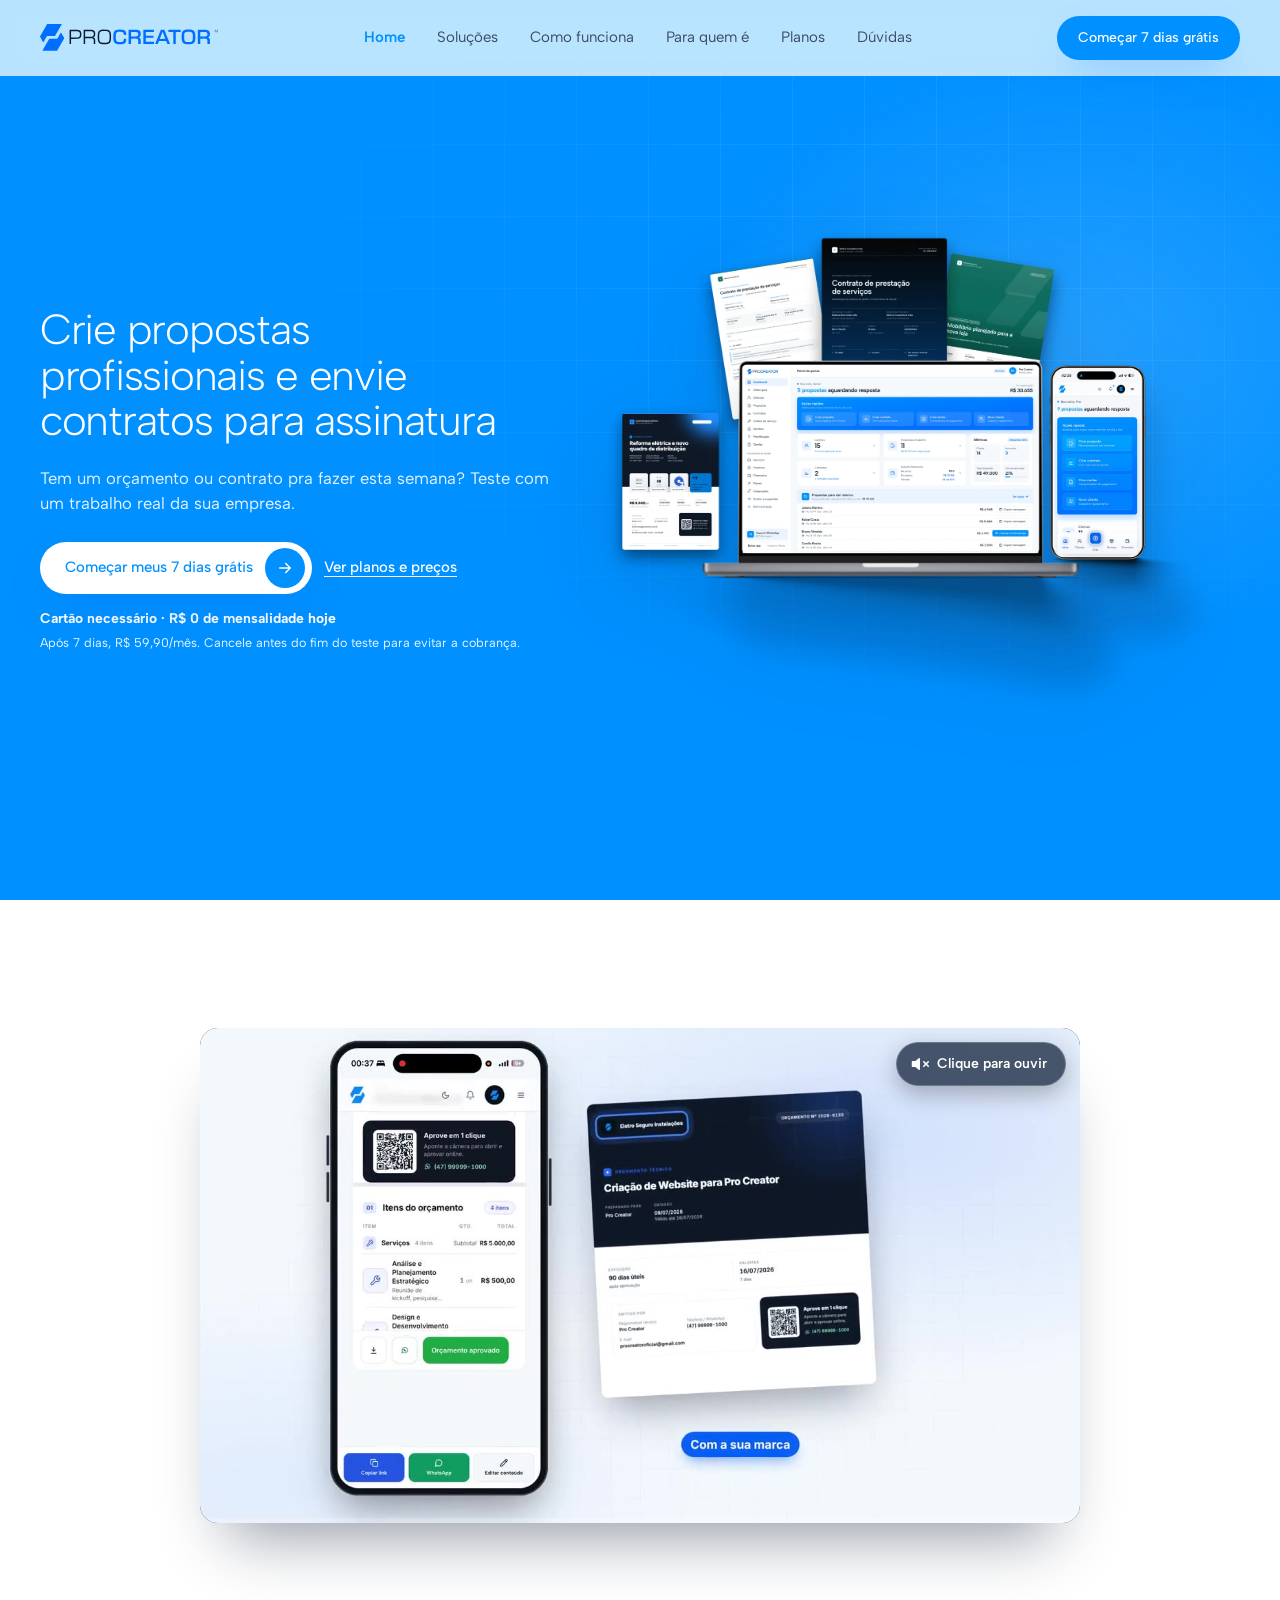
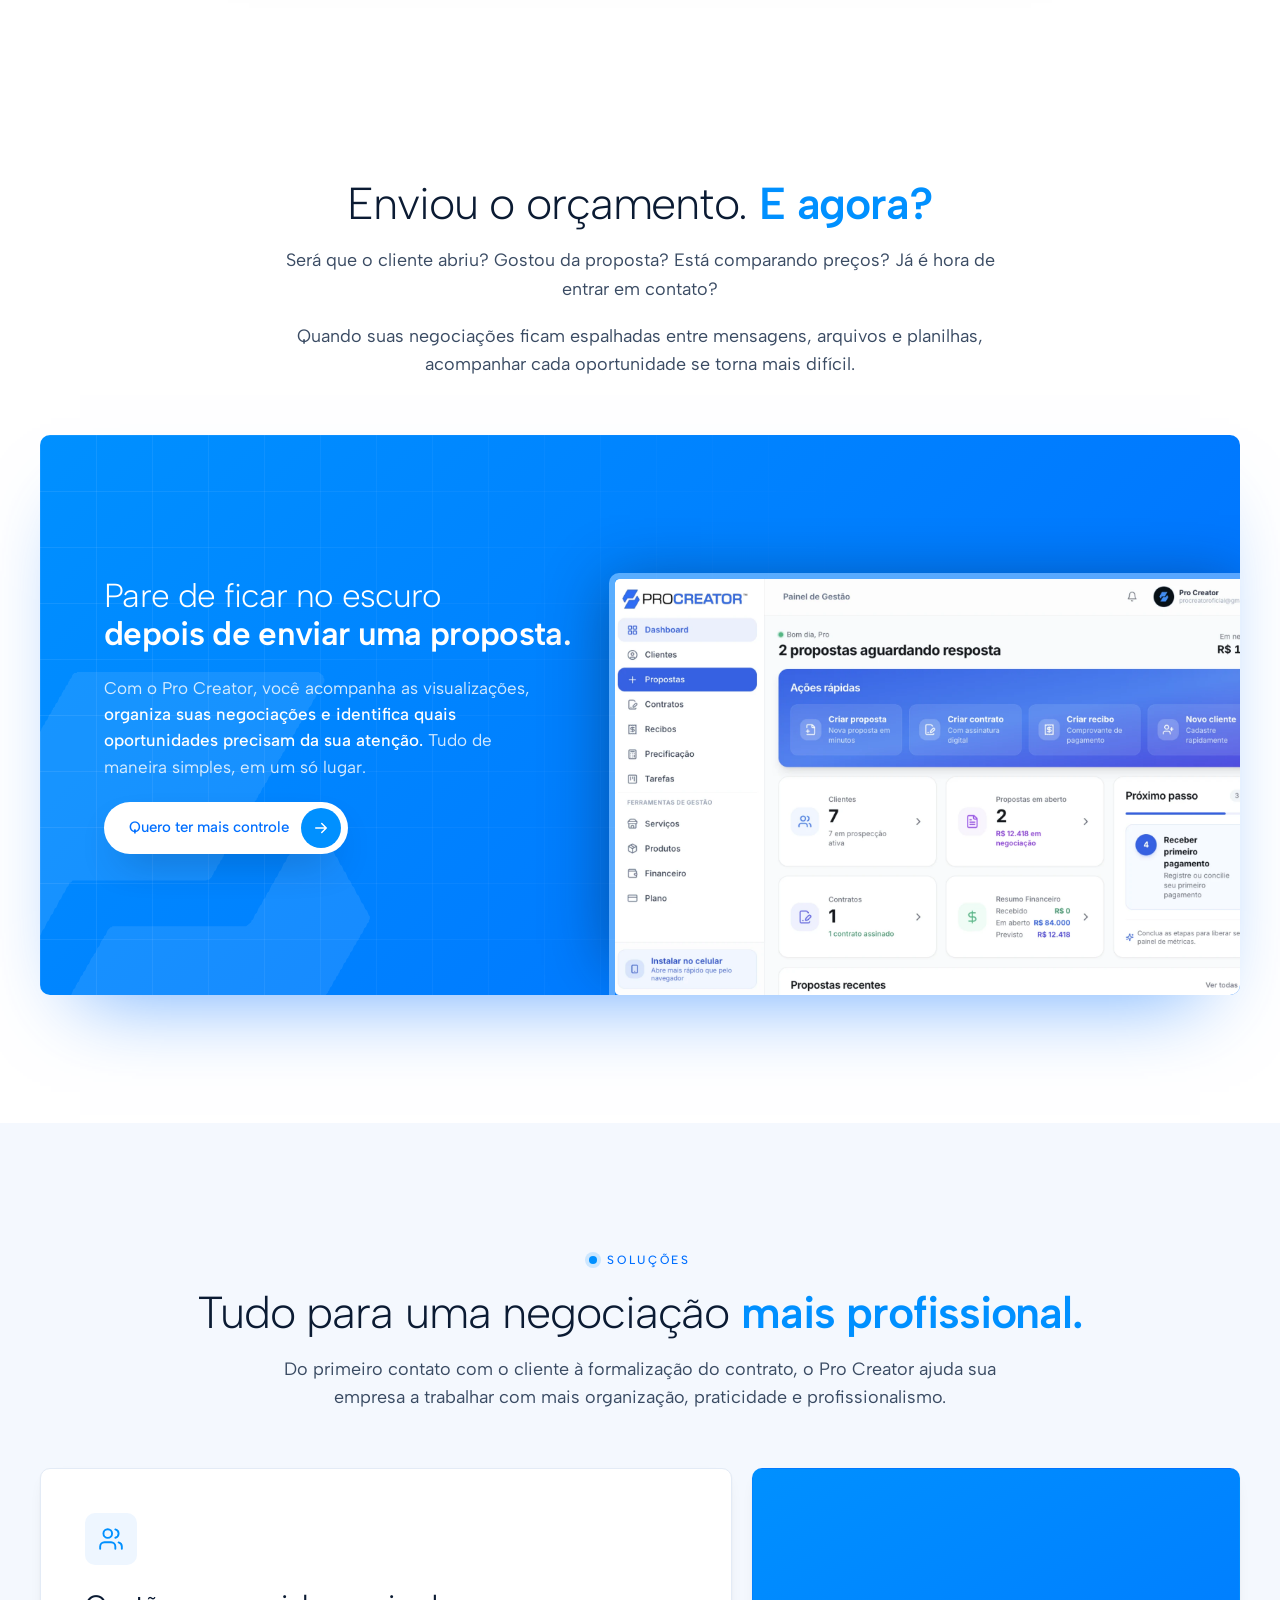
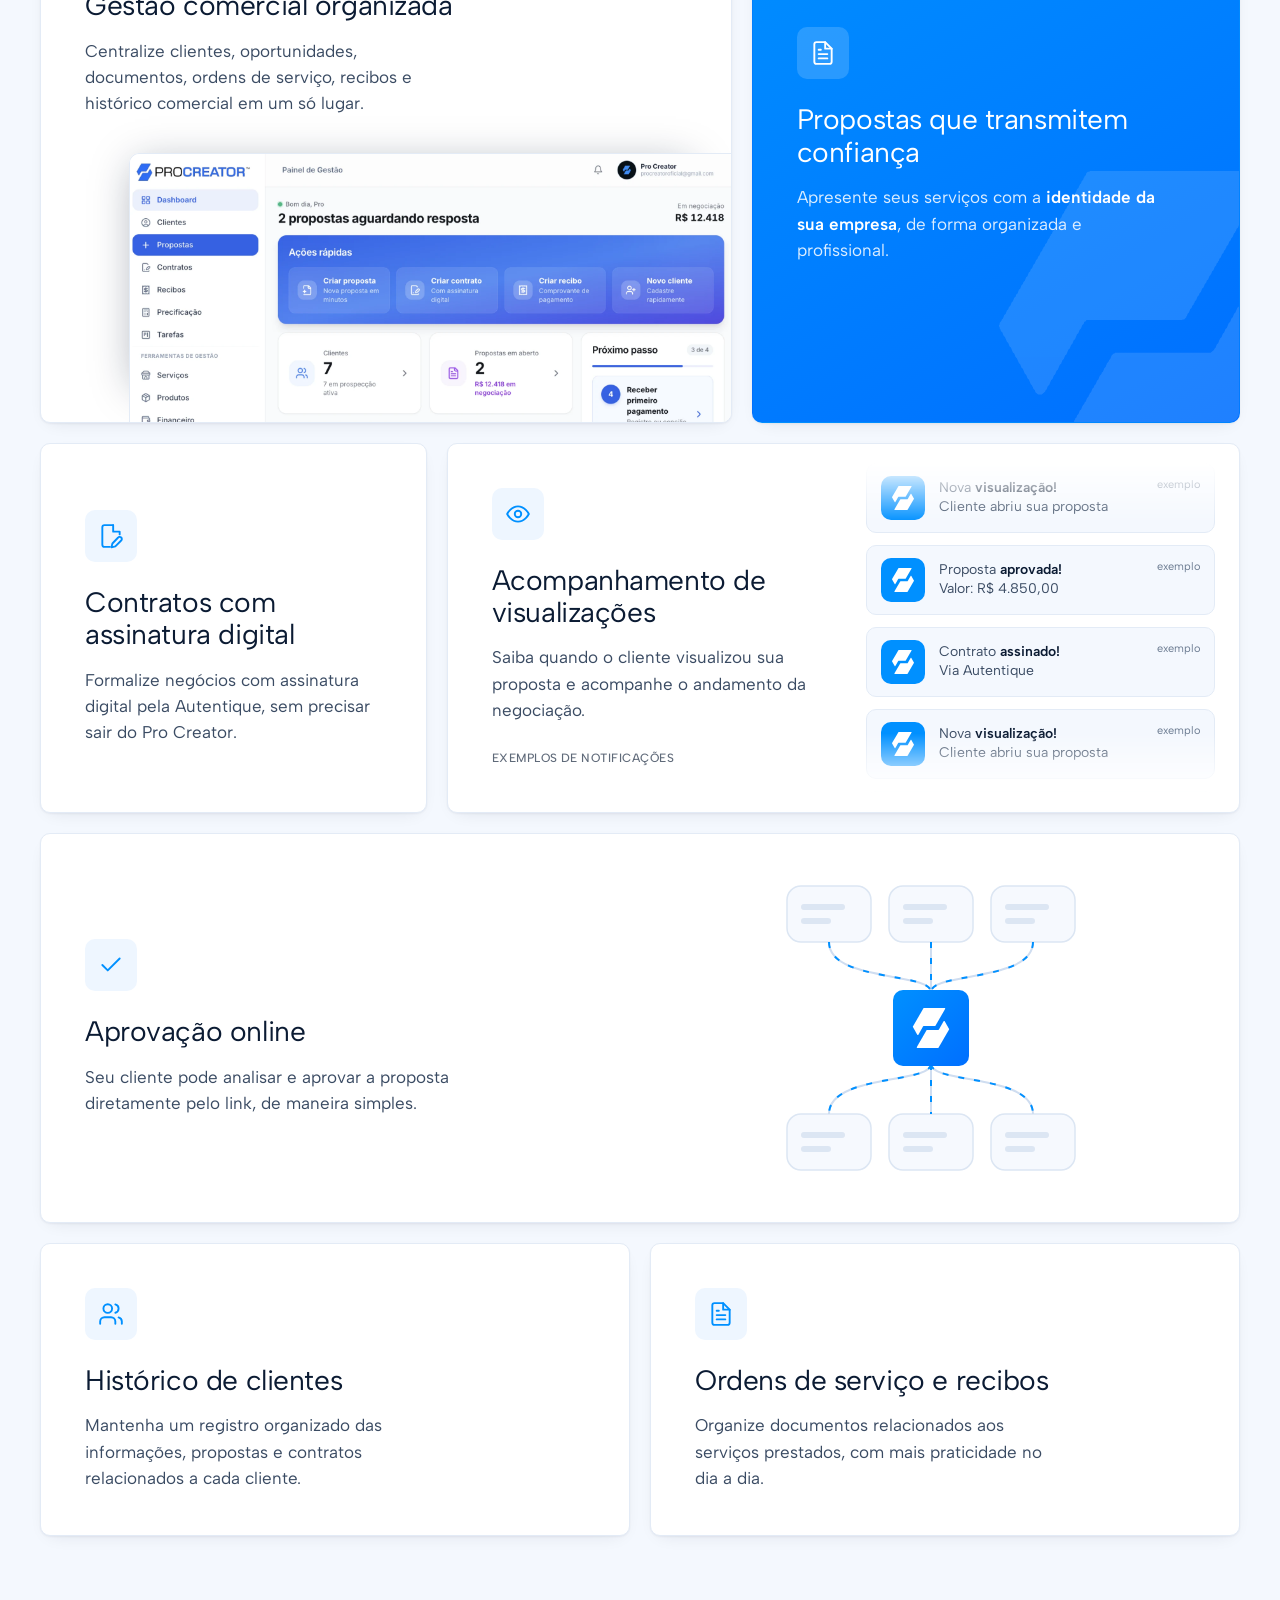
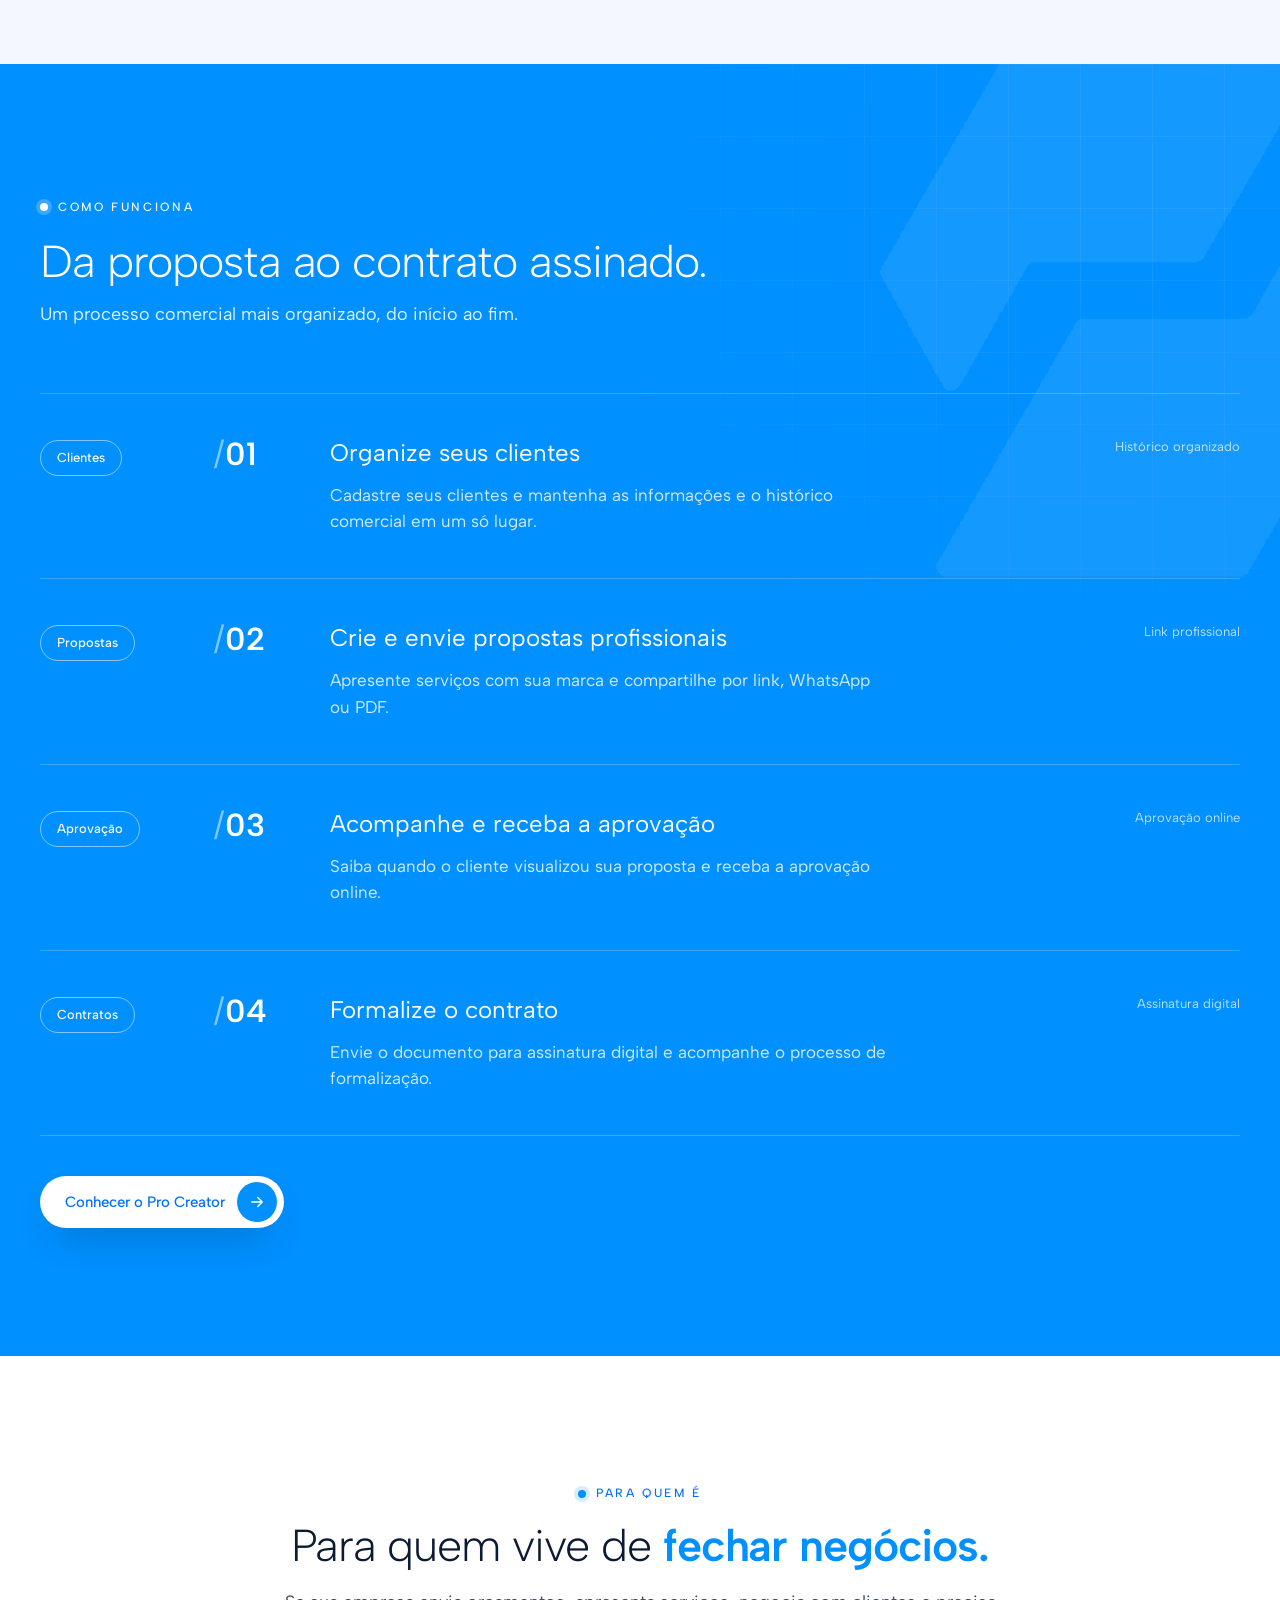
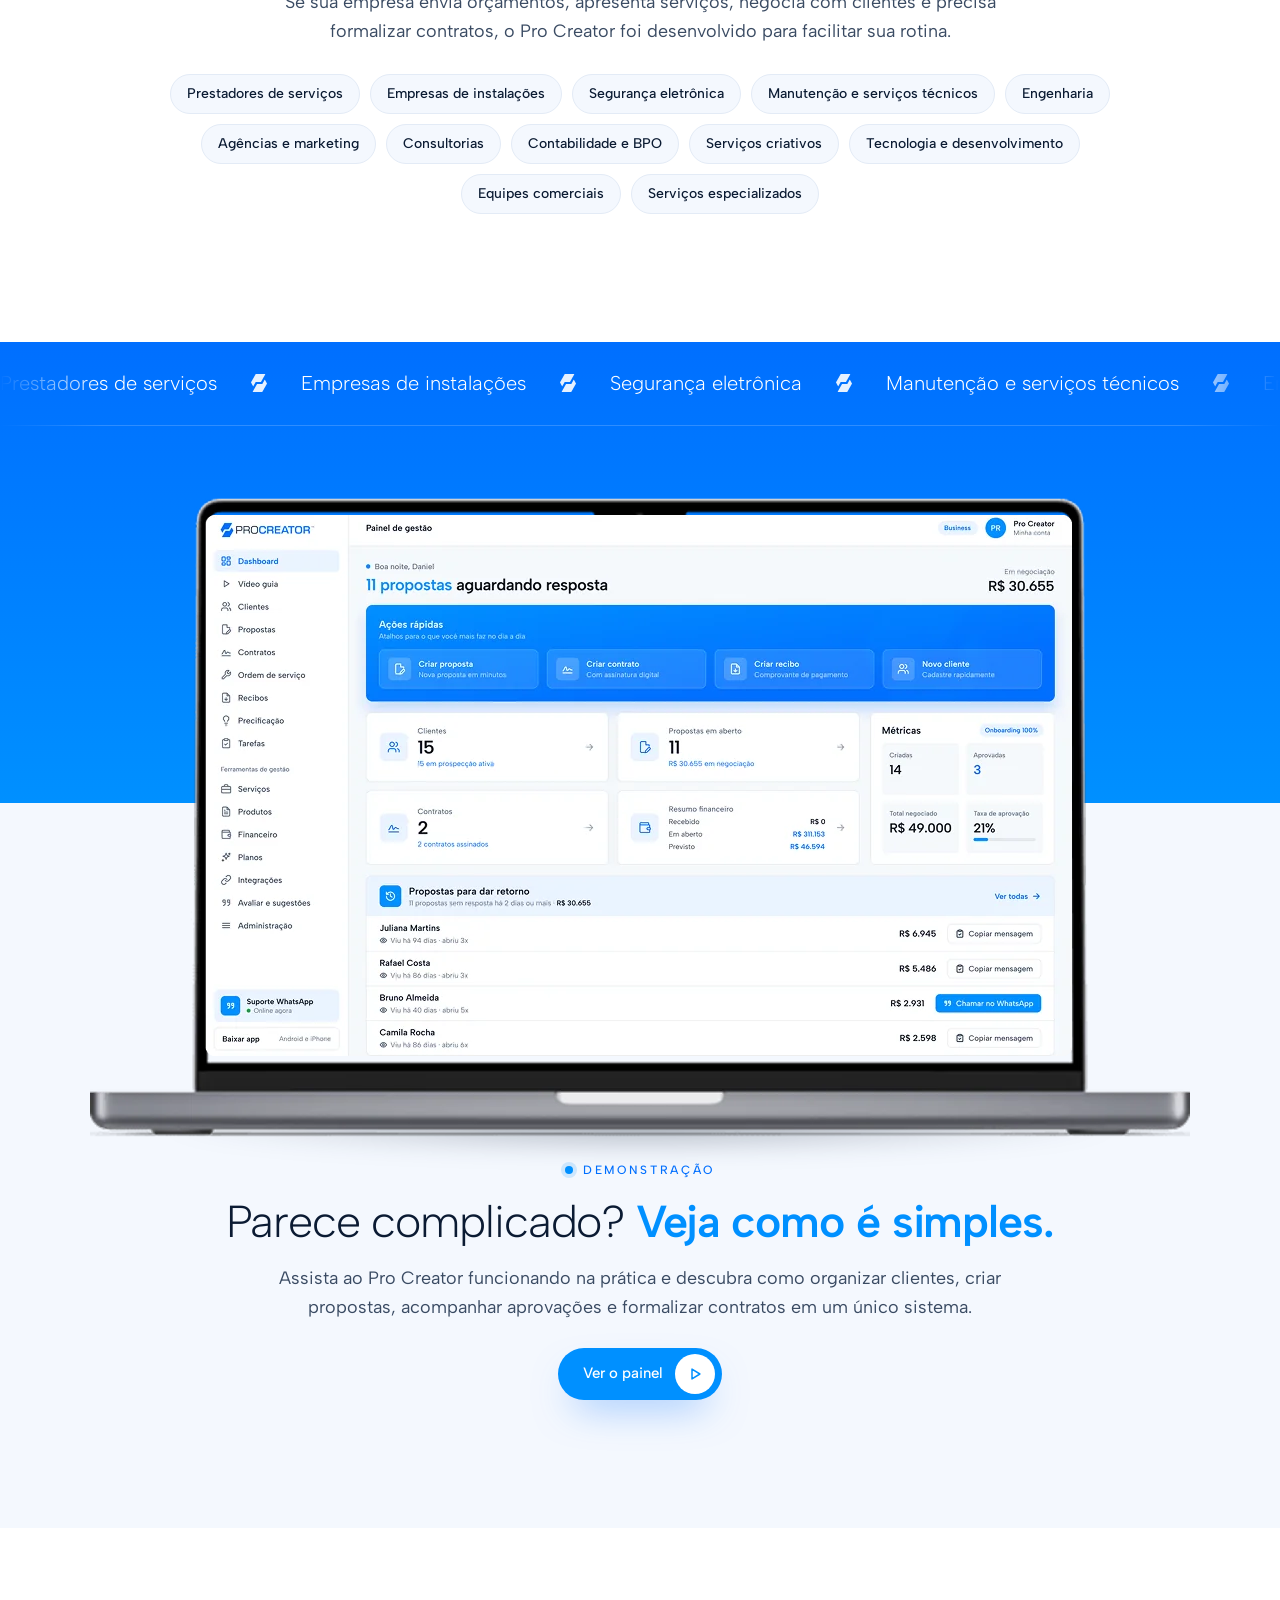
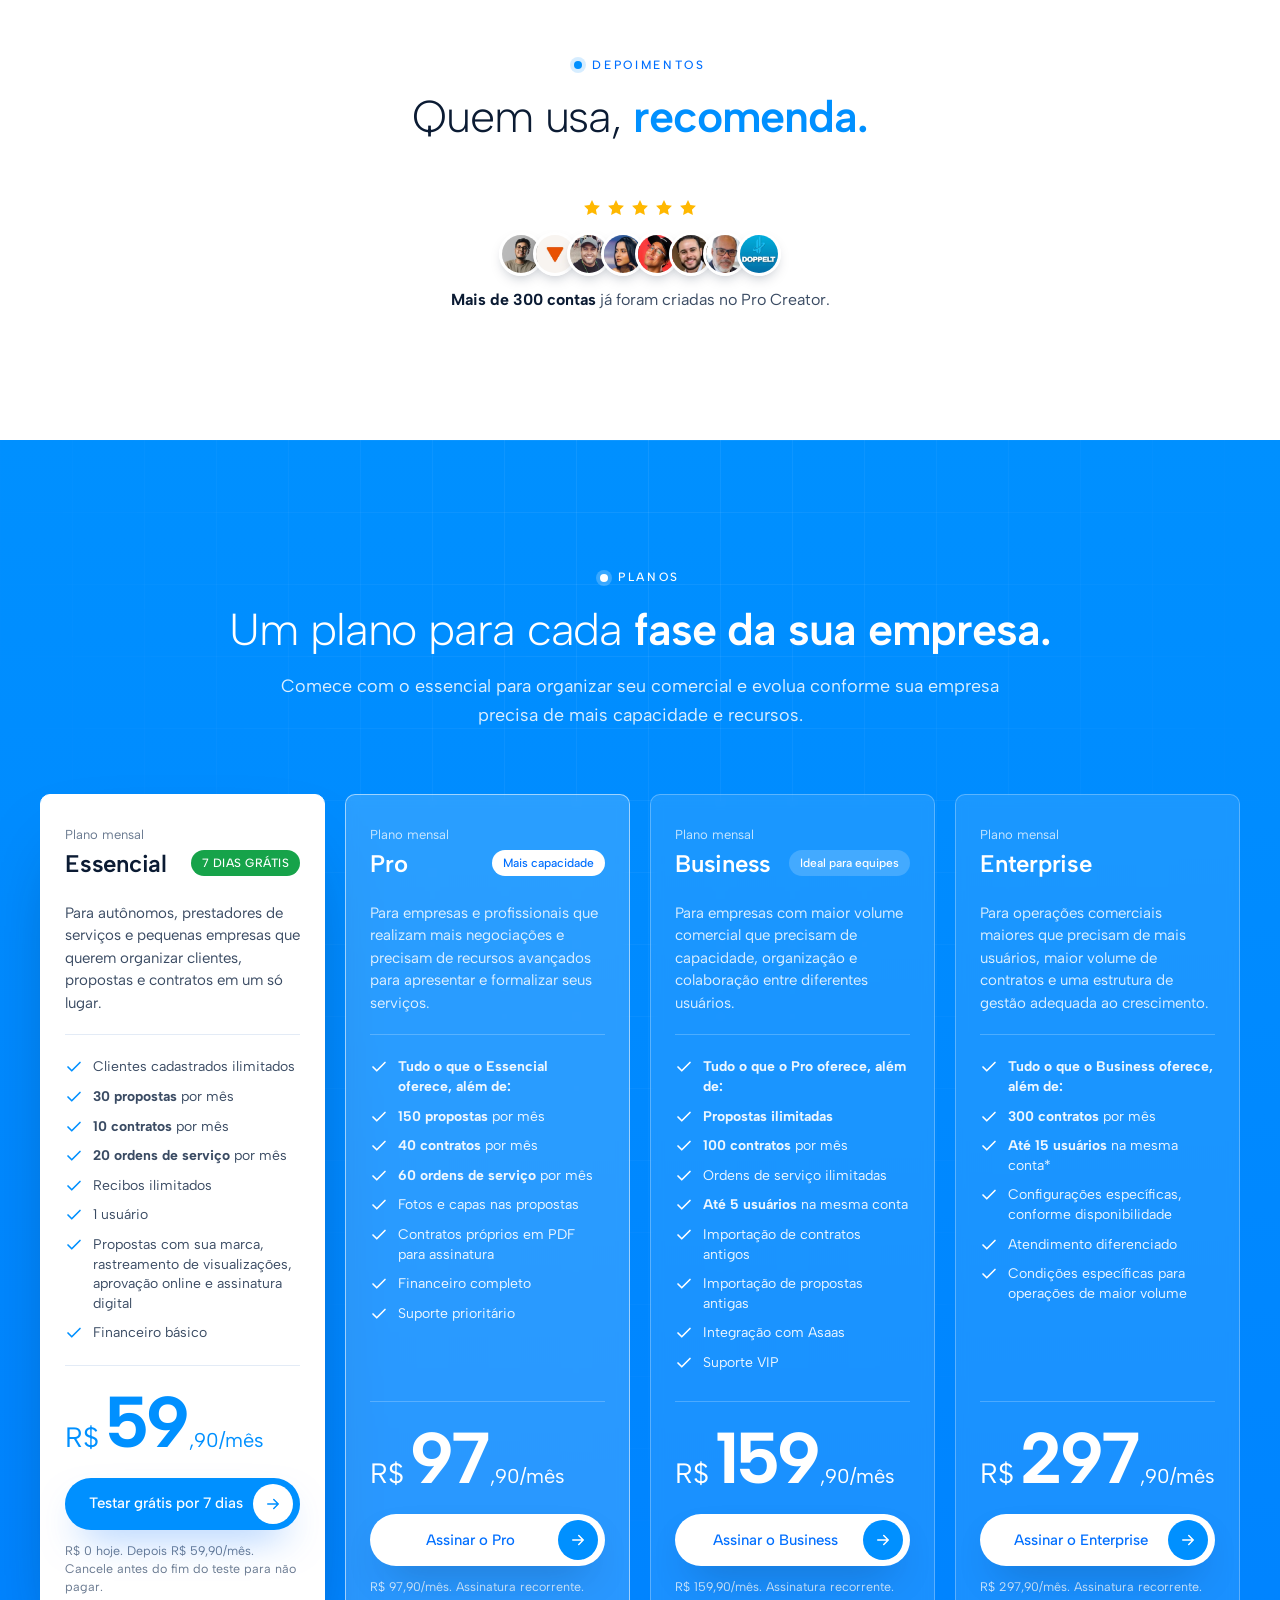
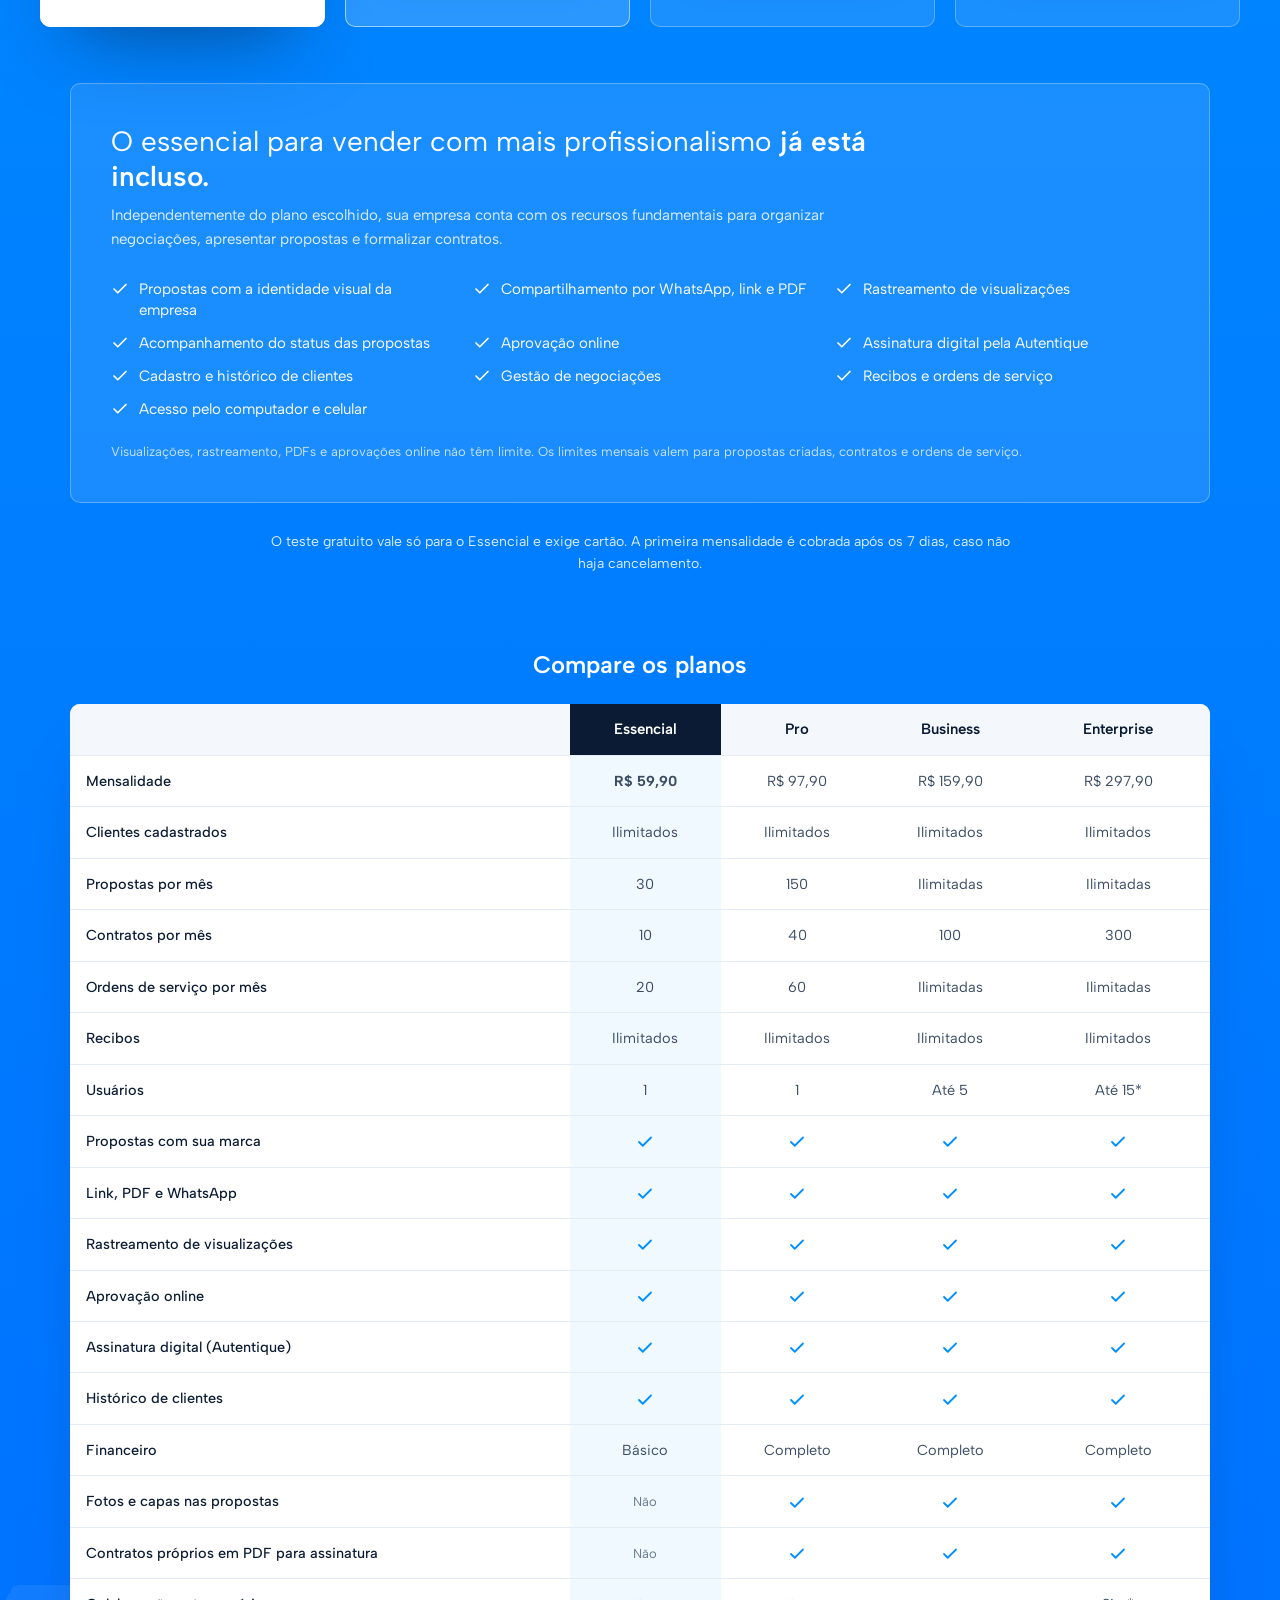
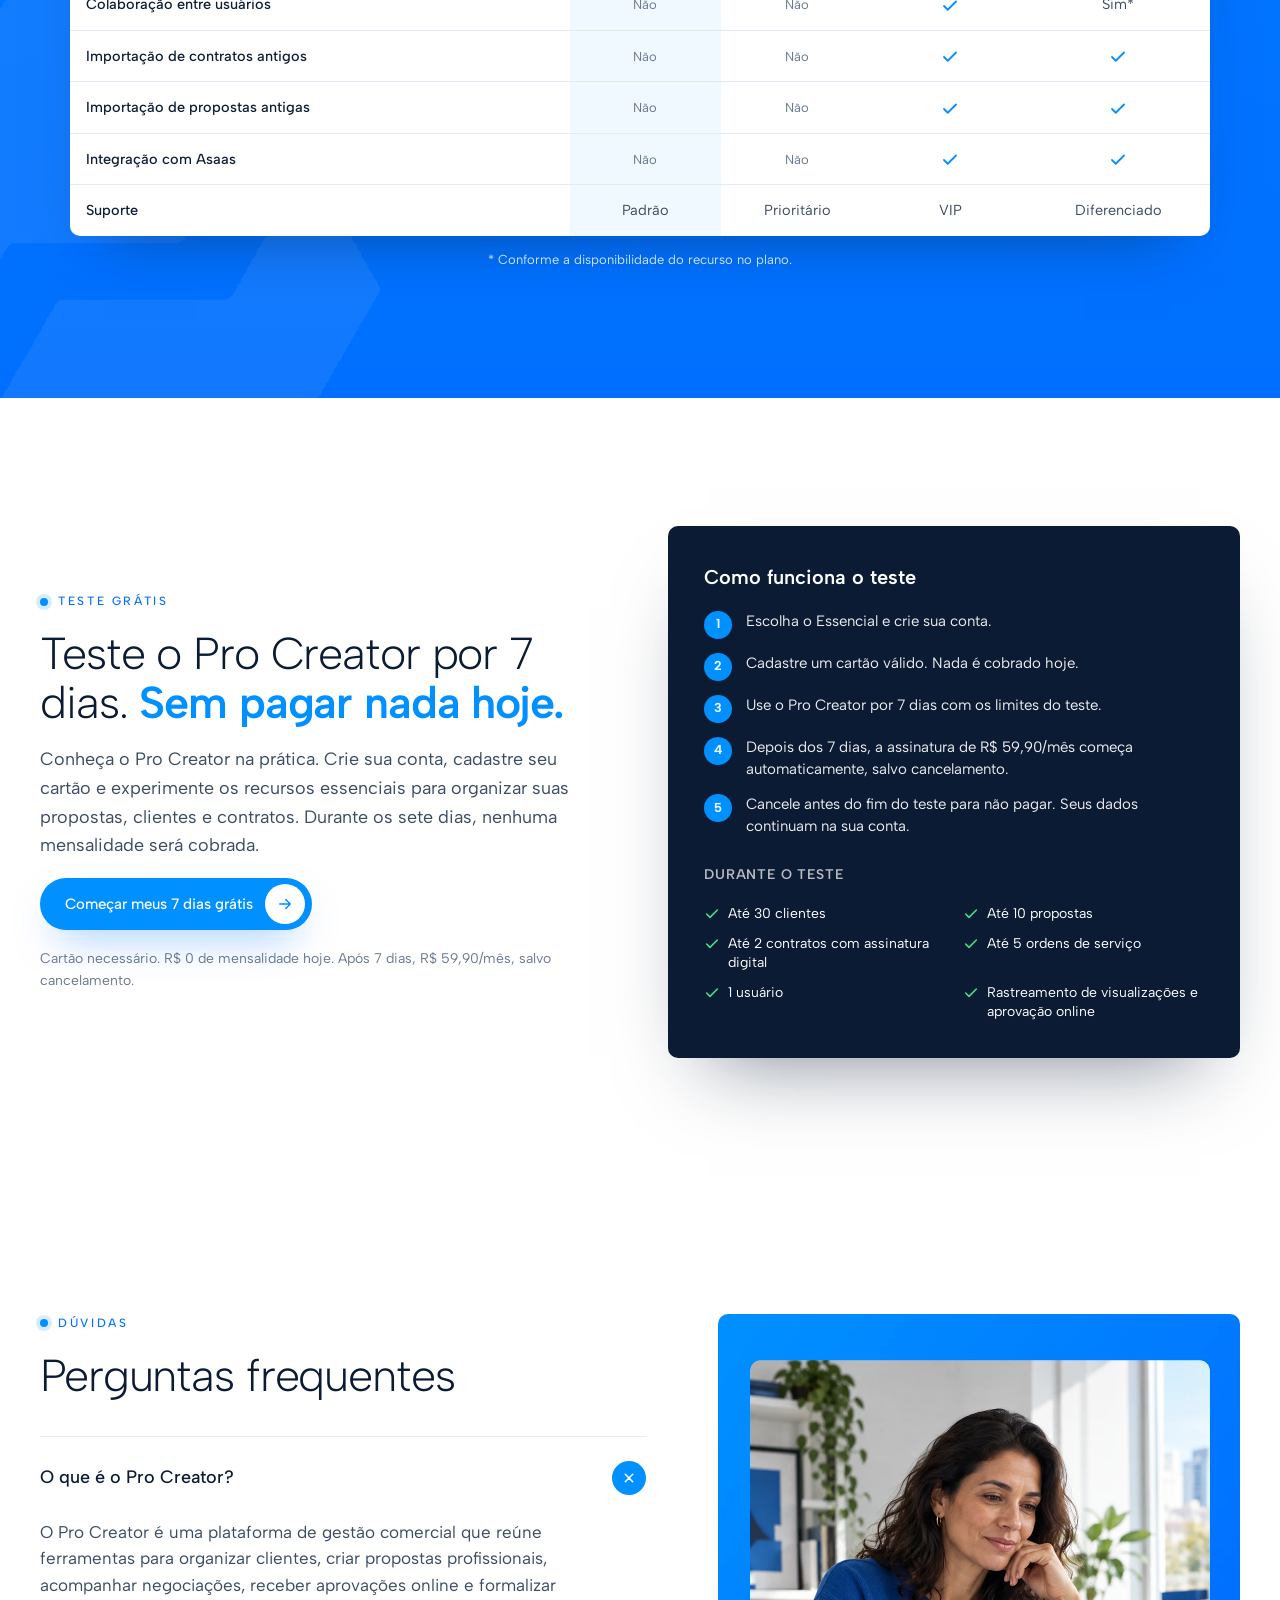
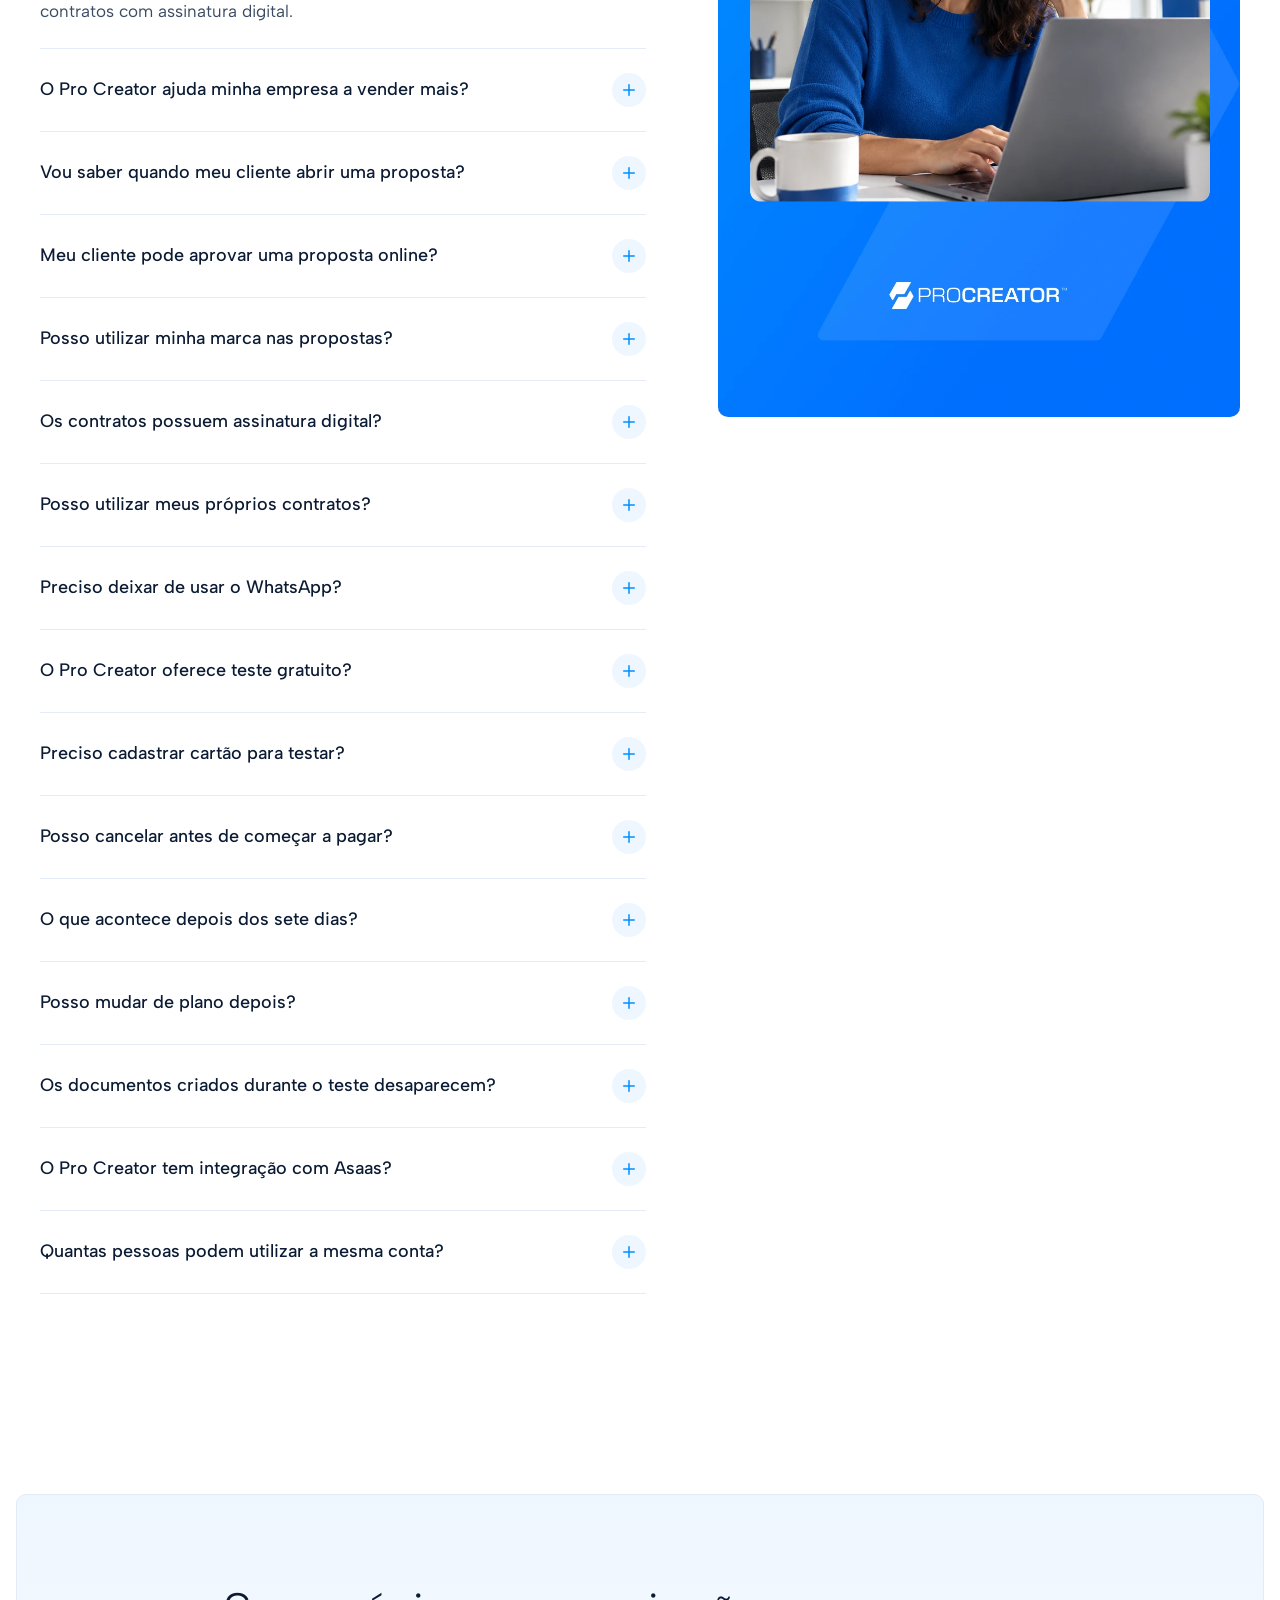
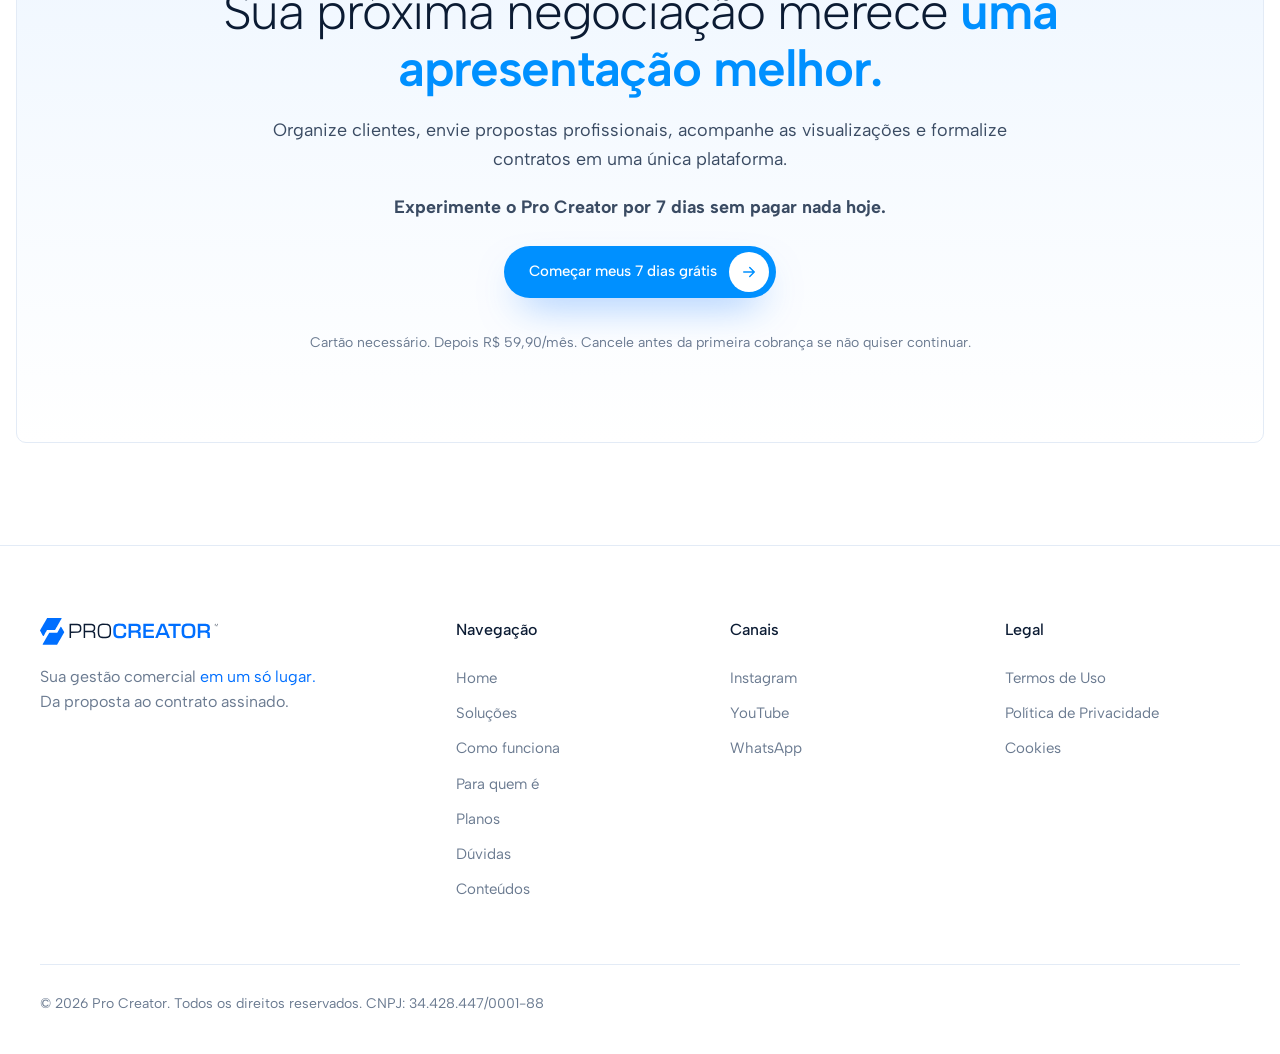
==== commit cf61aa29: "VSL trial 7 dias: nova edição do Corte 2 na seção #vsl Remove a oferta do Vitalício (5:00-6:11), 2:5" ====
--- a/index.html
+++ b/index.html
@@ -145,6 +145,21 @@
     </div>
   </section>
 
+  <!-- VSL -->
+  <section class="section vsl-sec" id="vsl" aria-label="Vídeo de demonstração do Pro Creator">
+    <div class="container" style="display:flex;justify-content:center">
+        <div class="hero-video" data-vsl>
+          <video data-vsl-video src="assets/video/vsl-trial.mp4?v=20261107" poster="assets/img/vsl-trial-capa.jpg?v=20261107" autoplay muted loop playsinline preload="metadata" aria-label="Demonstração do Pro Creator"></video>
+          <button type="button" data-vsl-unmute class="vsl-unmute" aria-label="Ativar o som do vídeo">
+            <svg width="18" height="18" viewBox="0 0 24 24" fill="none" stroke="currentColor" stroke-width="2" stroke-linecap="round" stroke-linejoin="round" aria-hidden="true"><path d="M11 5L6 9H2v6h4l5 4V5z" fill="currentColor"/><line x1="23" y1="9" x2="17" y2="15"/><line x1="17" y1="9" x2="23" y2="15"/></svg>
+            <span class="vsl-unmute-t">Toque para ouvir</span><span class="vsl-unmute-d">Clique para ouvir</span>
+          </button>
+          <span data-vsl-play class="vsl-play" hidden aria-hidden="true"><svg width="30" height="30" viewBox="0 0 24 24" aria-hidden="true"><path d="M8 5.5v13l11-6.5z" fill="#fff"/></svg></span>
+          <span class="vsl-bar" aria-hidden="true"><span data-vsl-progress></span></span>
+        </div>
+    </div>
+  </section>
+
   <!-- DOR -->
   <section class="section overview" id="visao-geral">
     <div class="container">
--- a/assets/css/style.css
+++ b/assets/css/style.css
@@ -870,3 +870,5 @@
   .hs-copy .hs-cond .microcopy-sub{font-size:13px}
   .hero-split{gap:28px}
 }
+.vsl-sec .hero-video{max-width:880px}
+@media (max-width:640px){.vsl-sec .hero-video{border-radius:12px}}
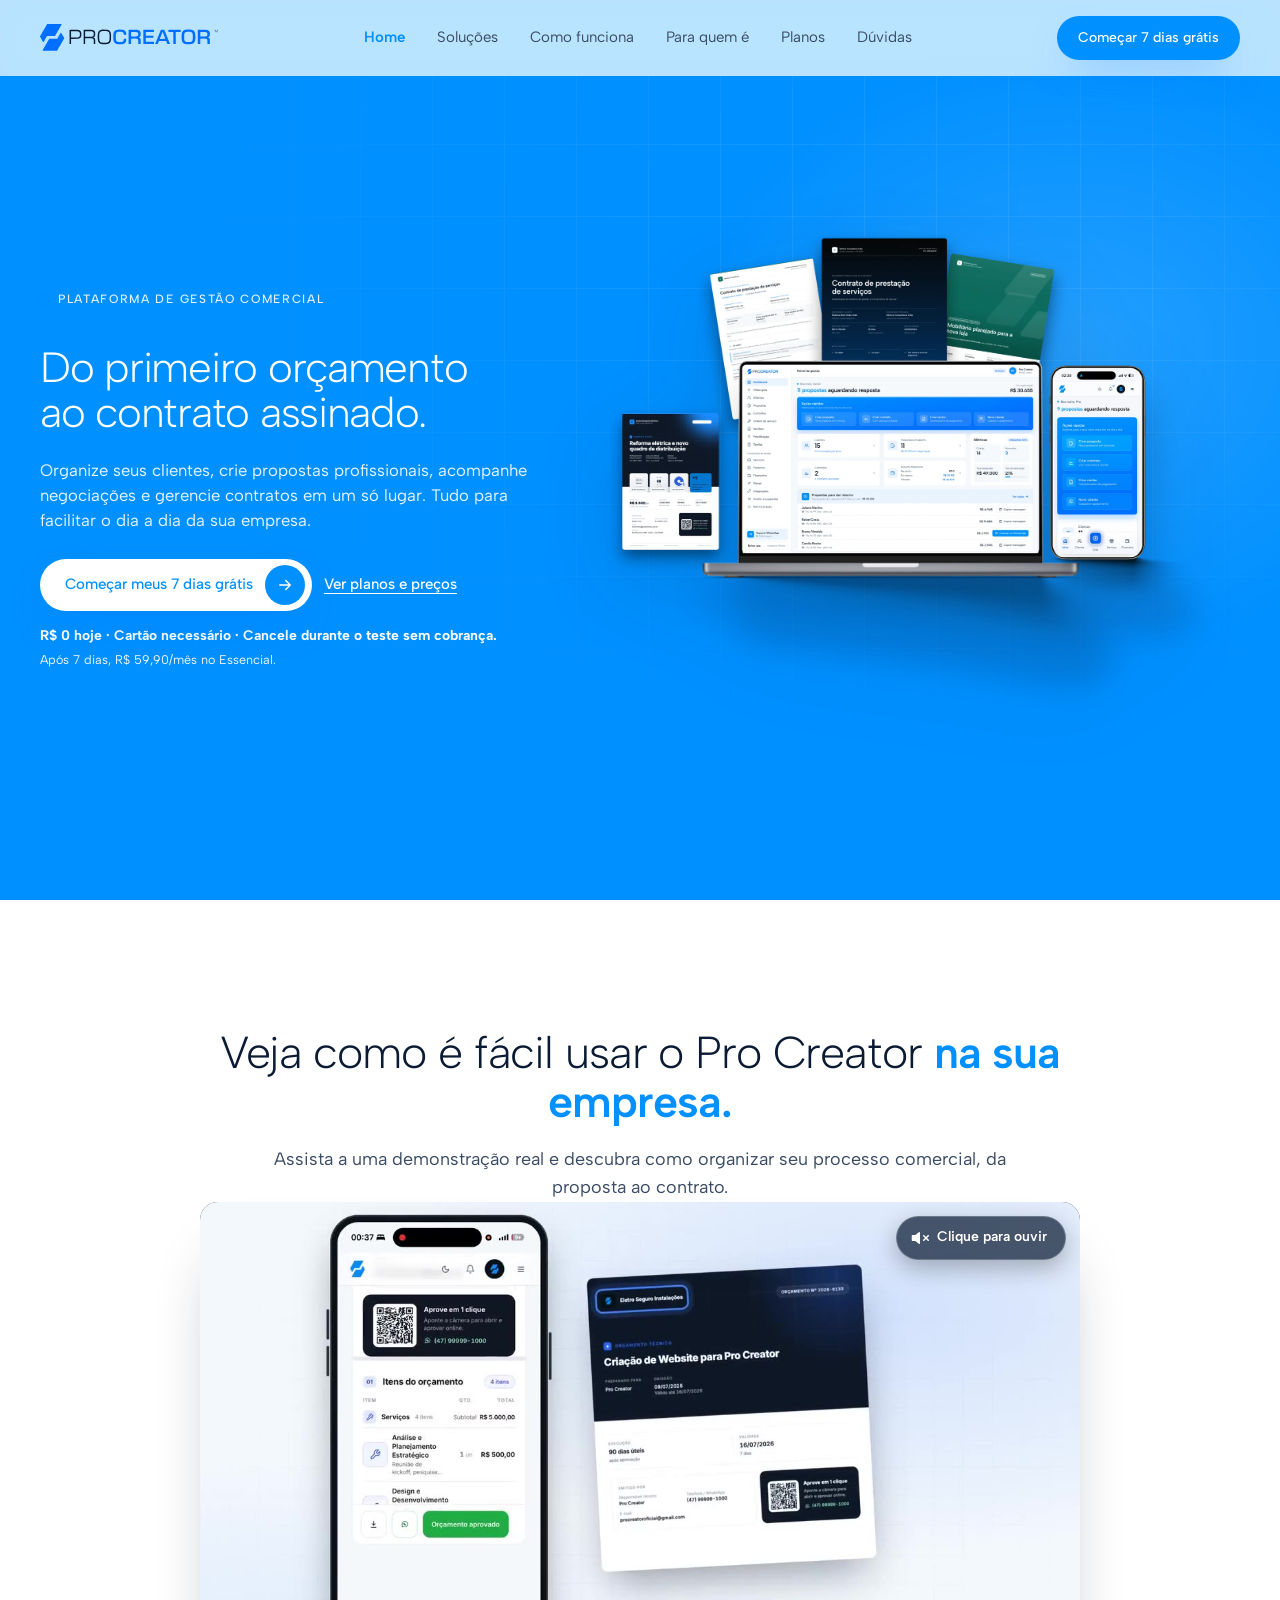
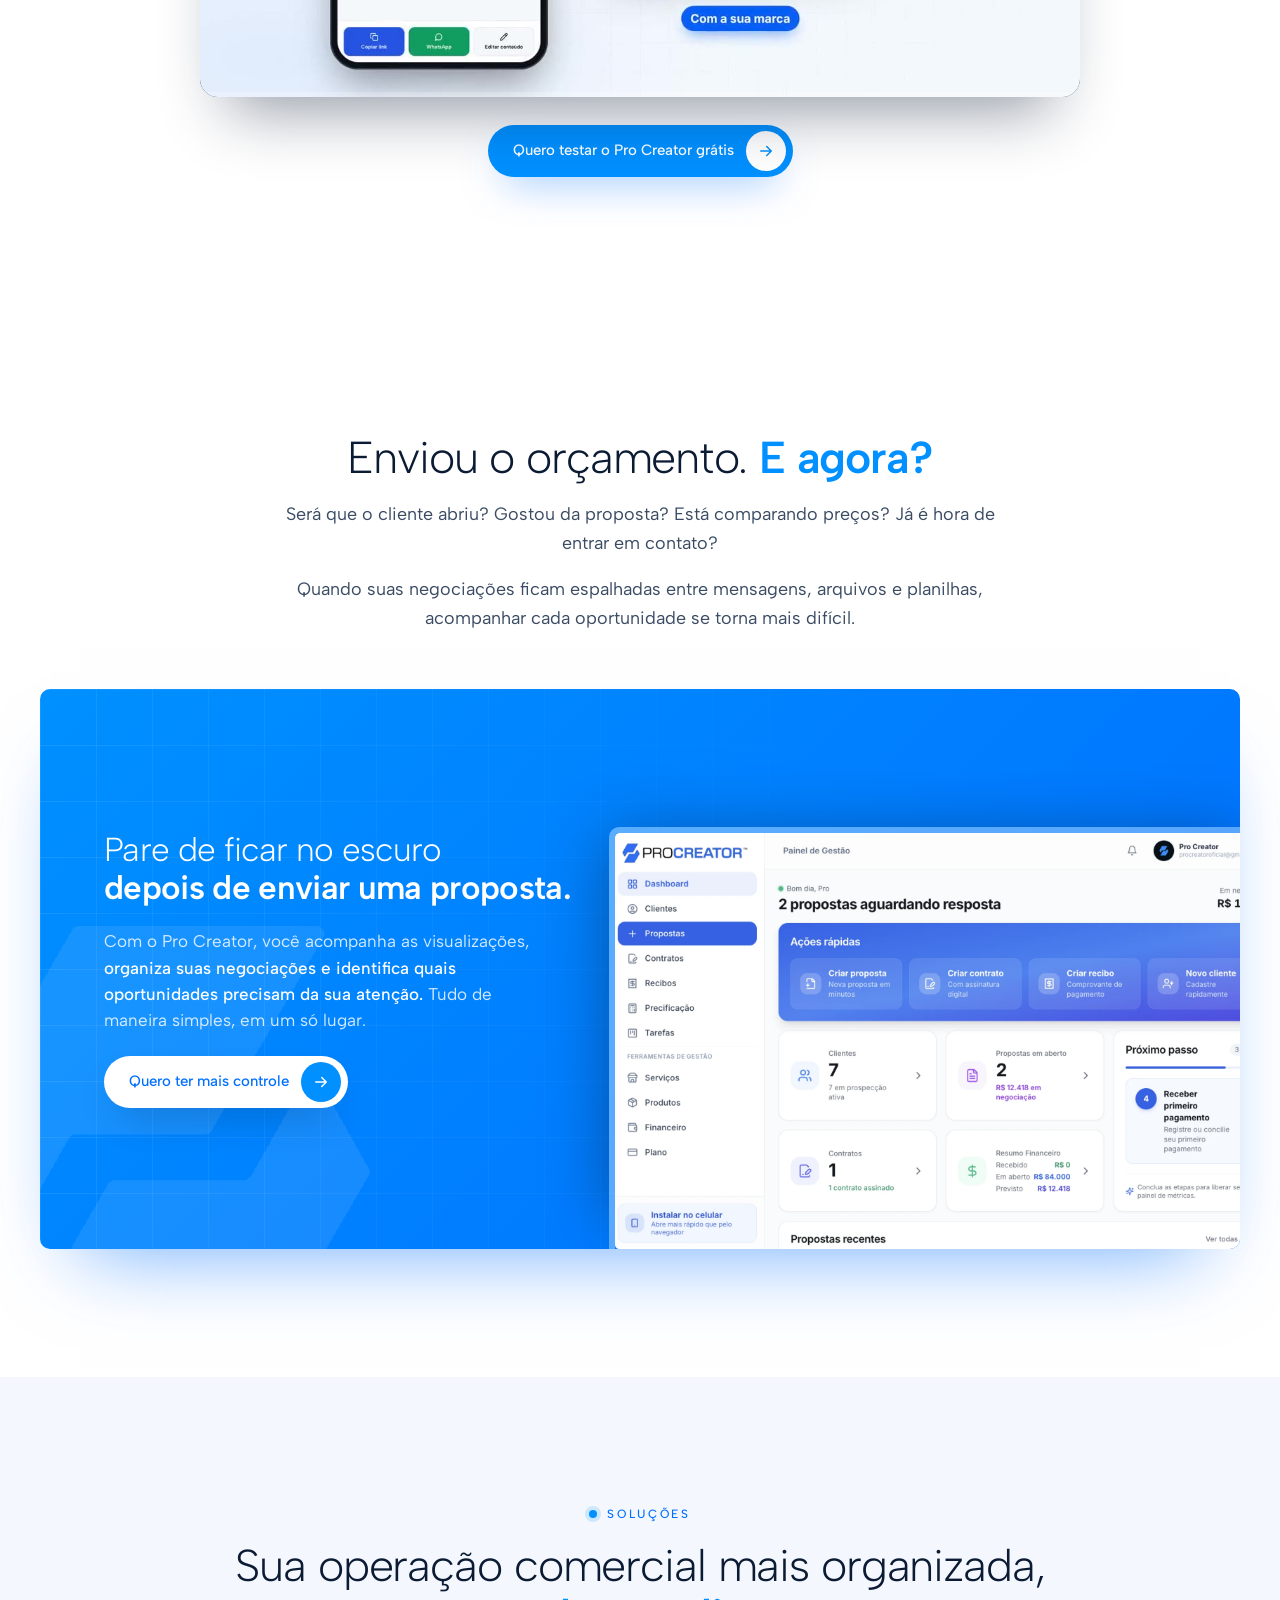
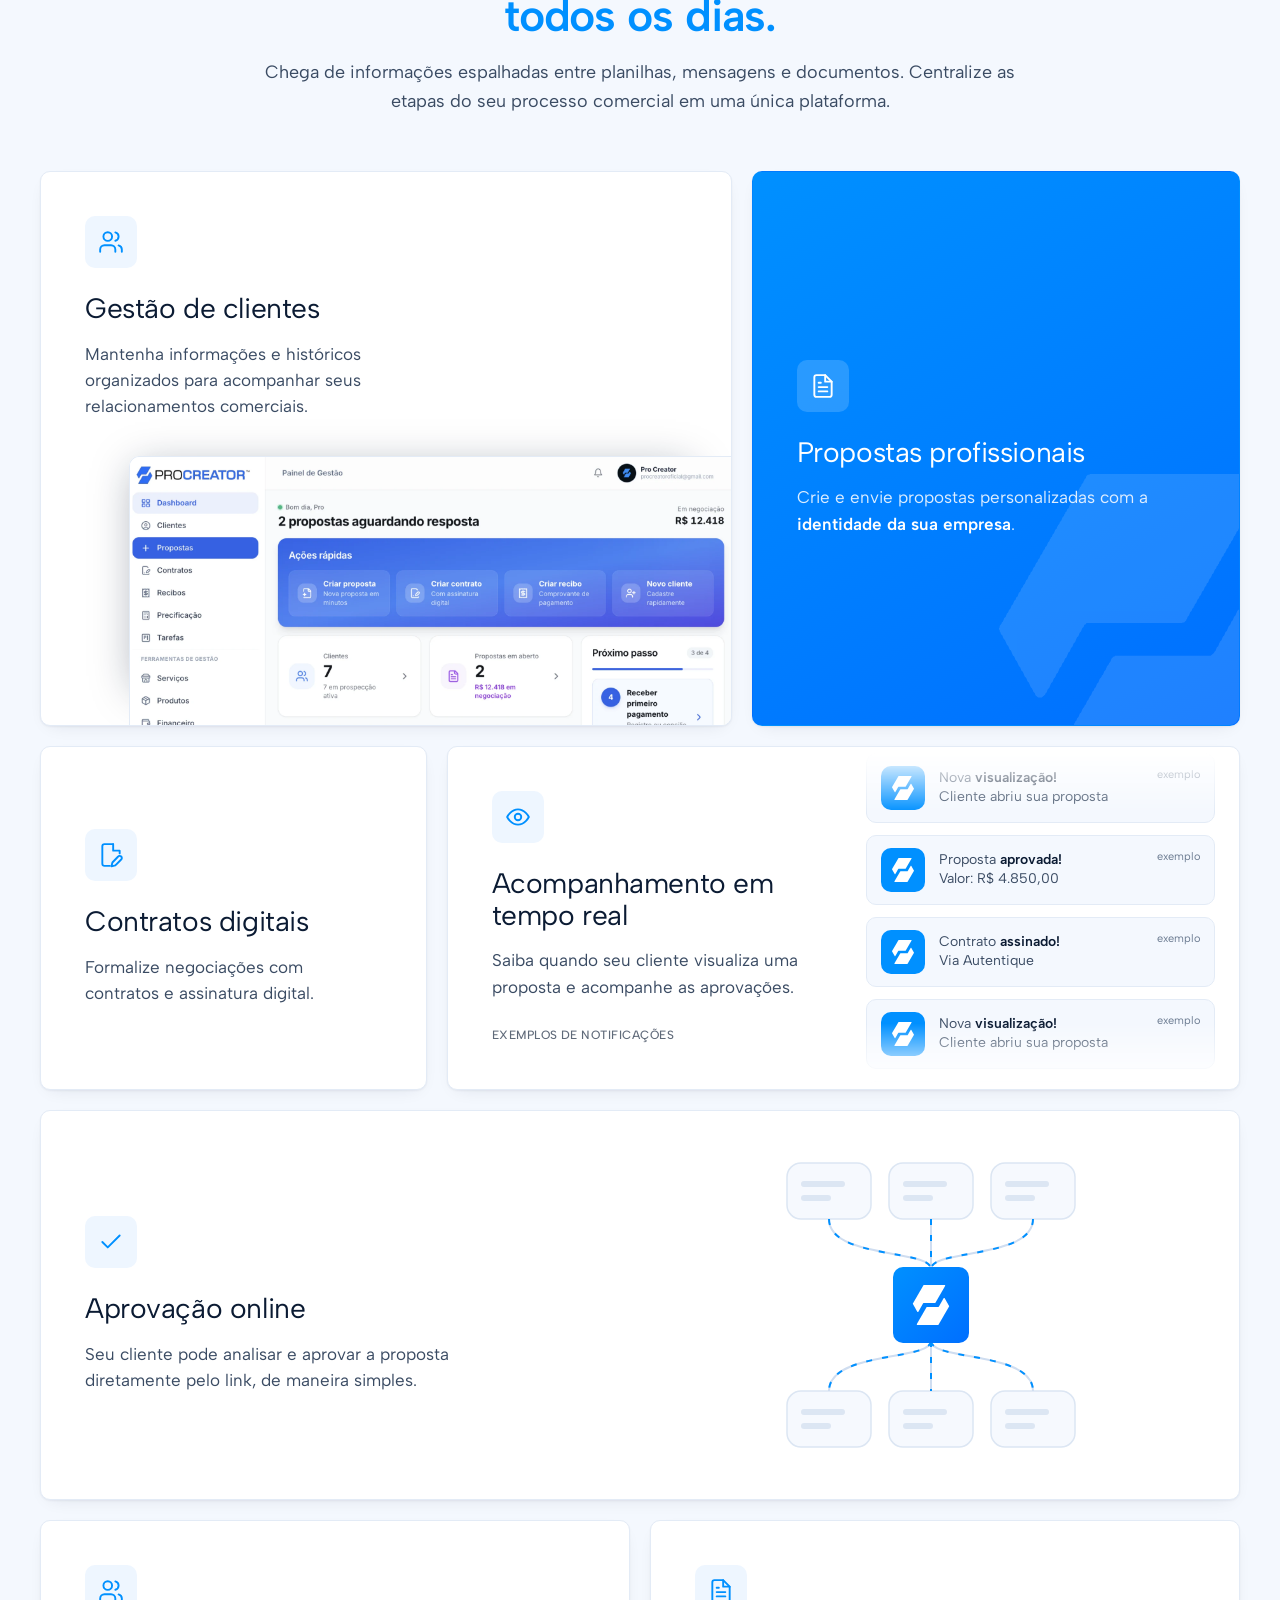
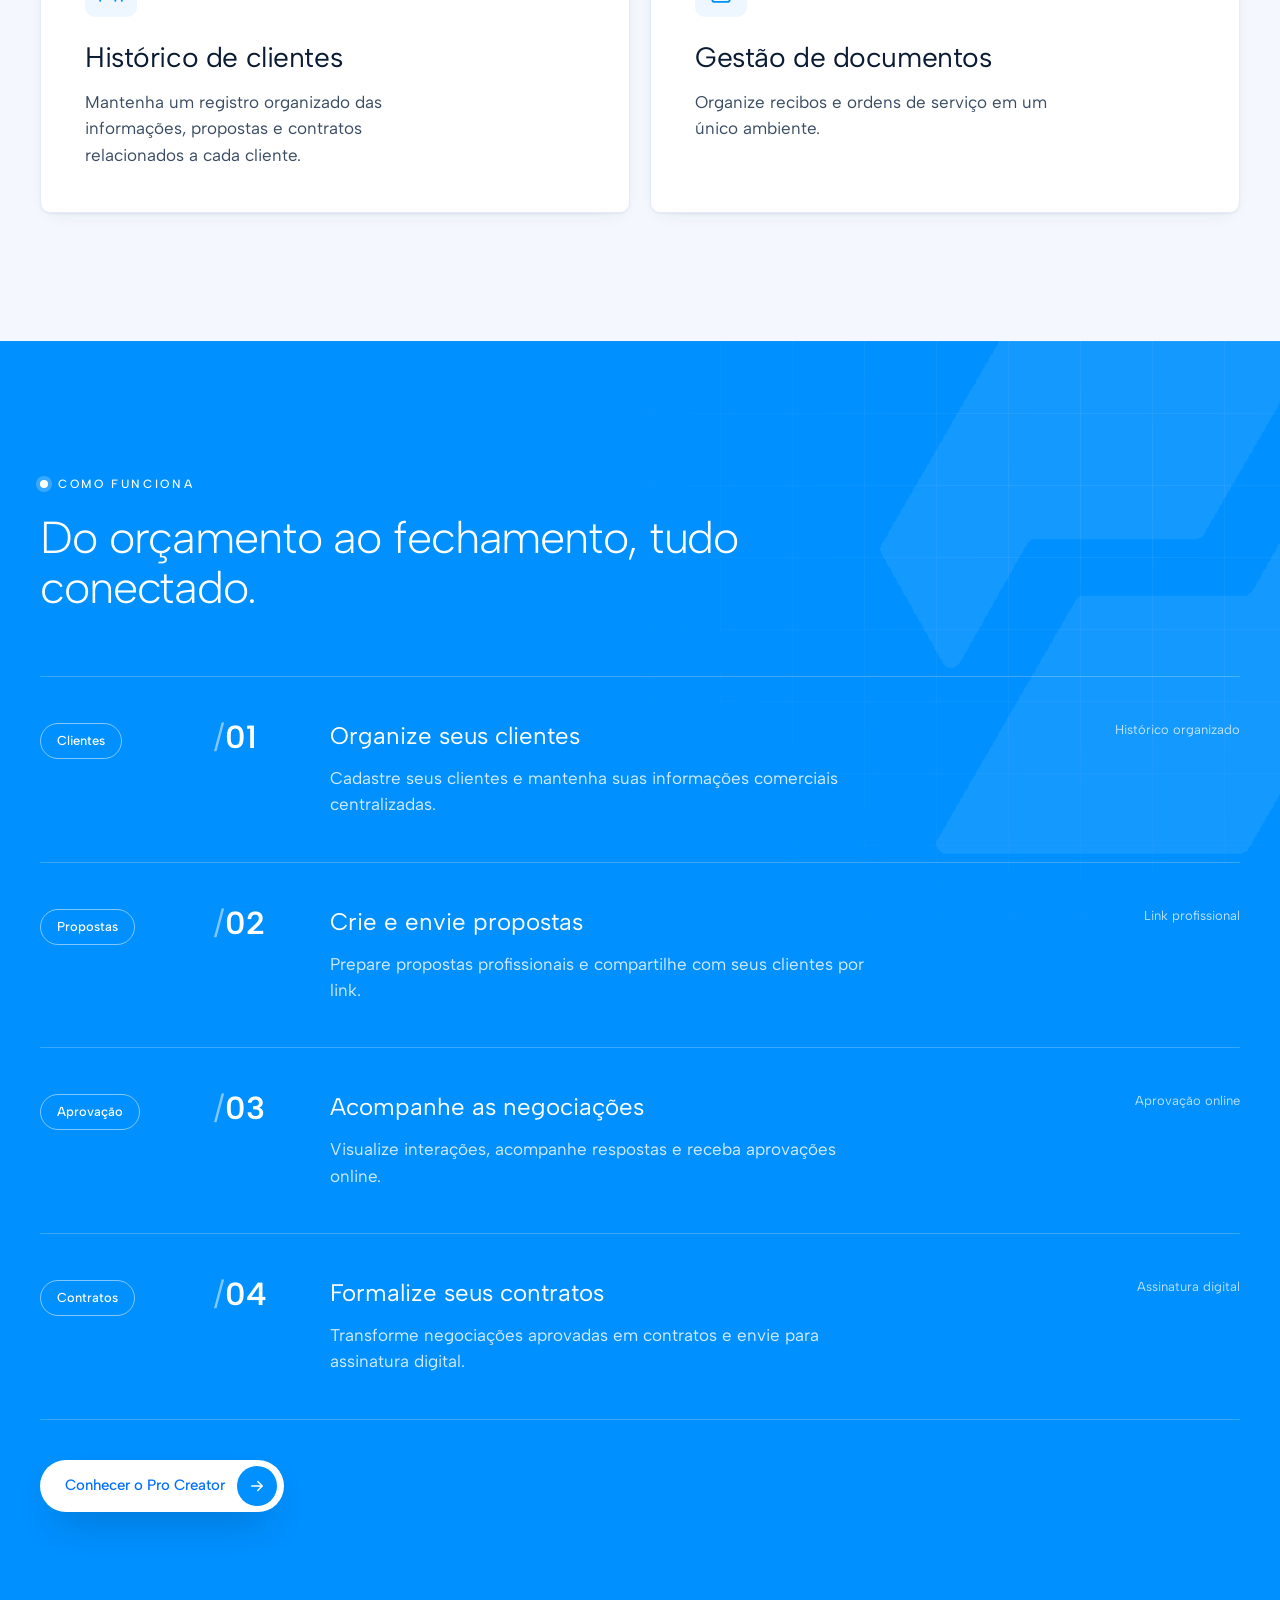
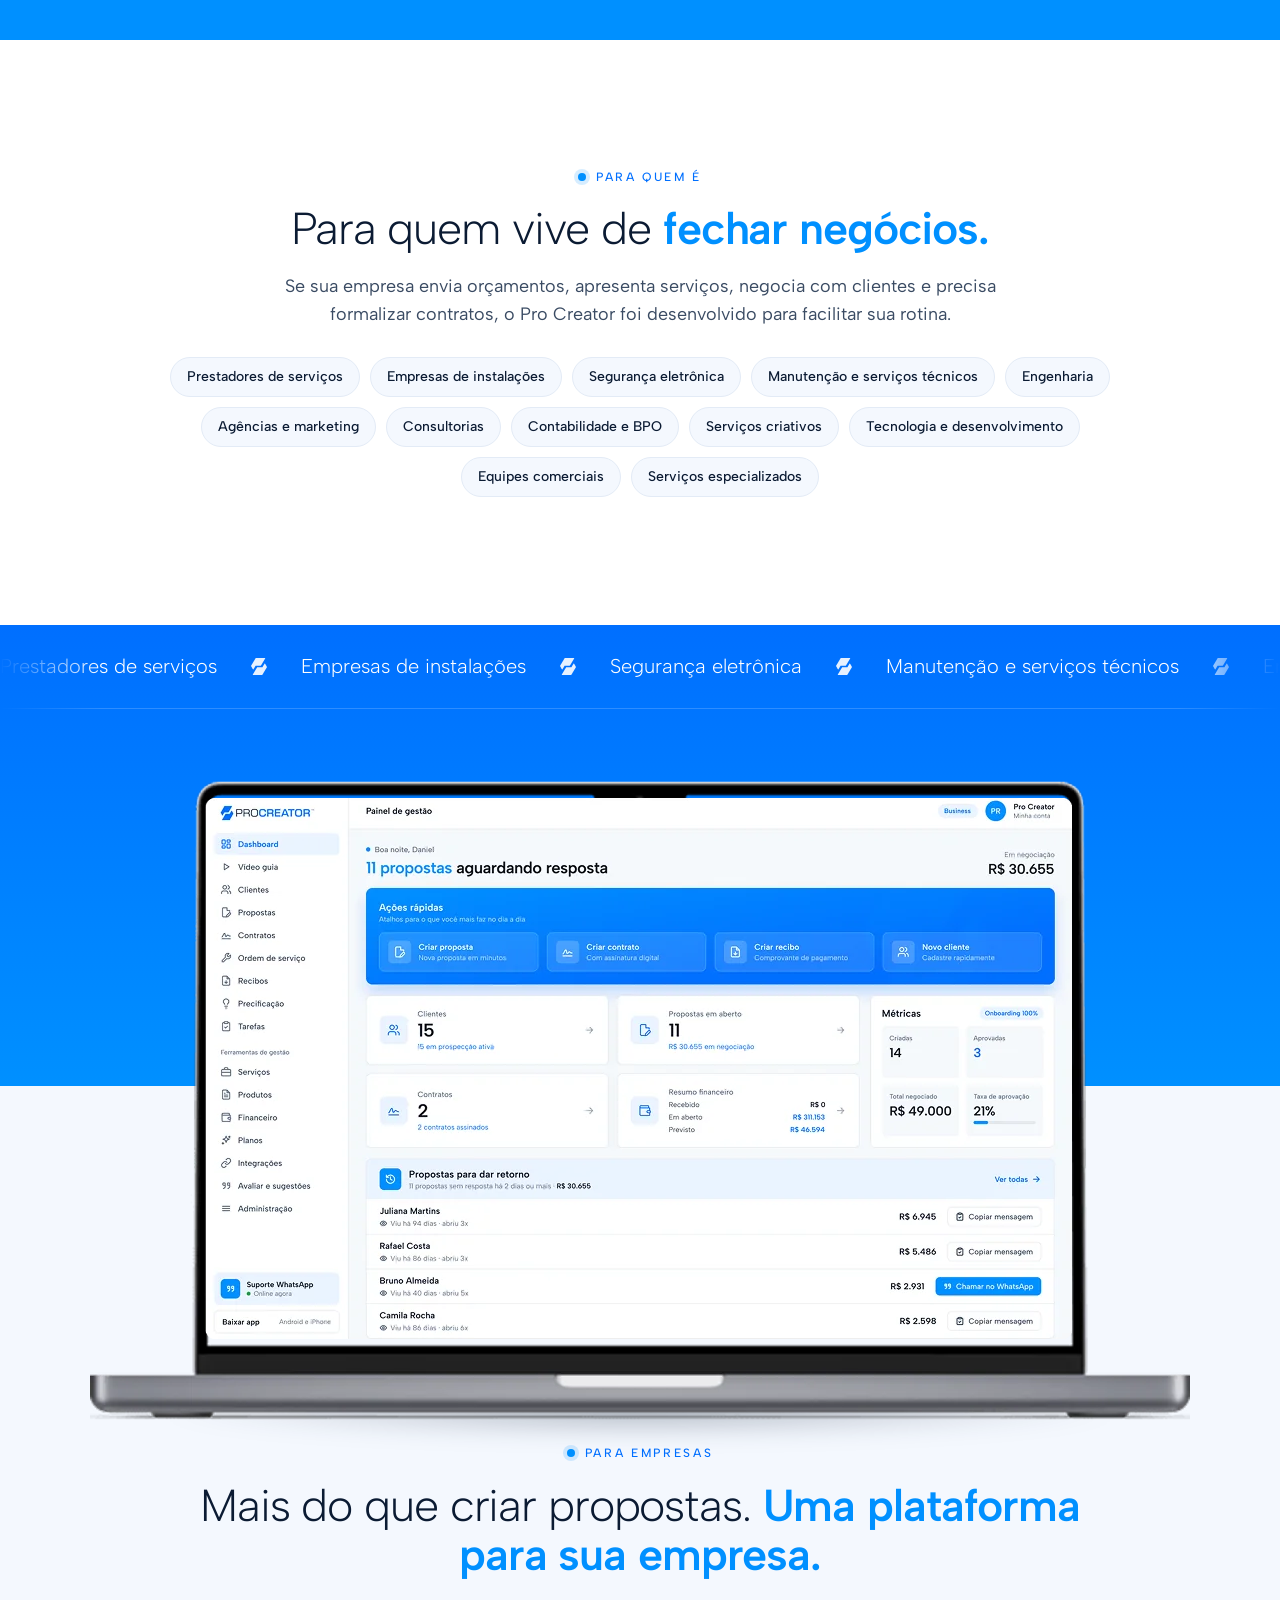
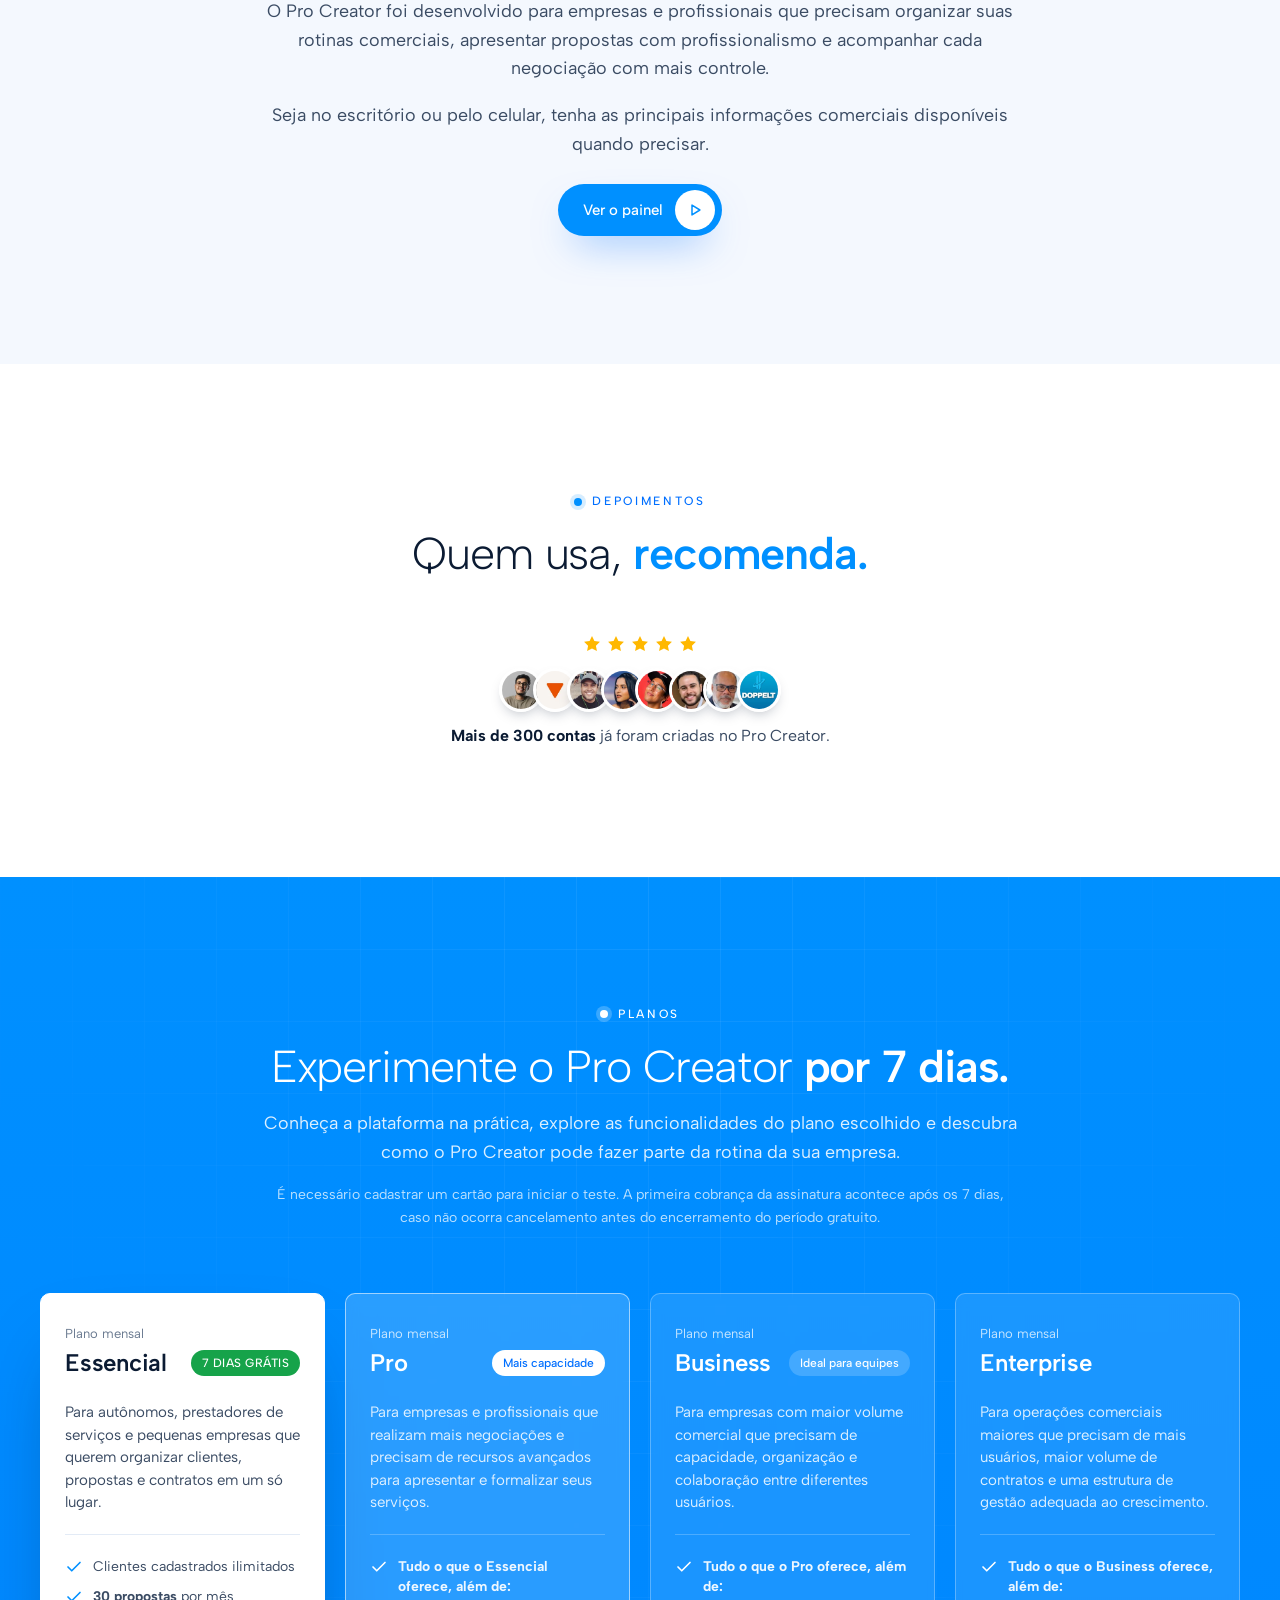
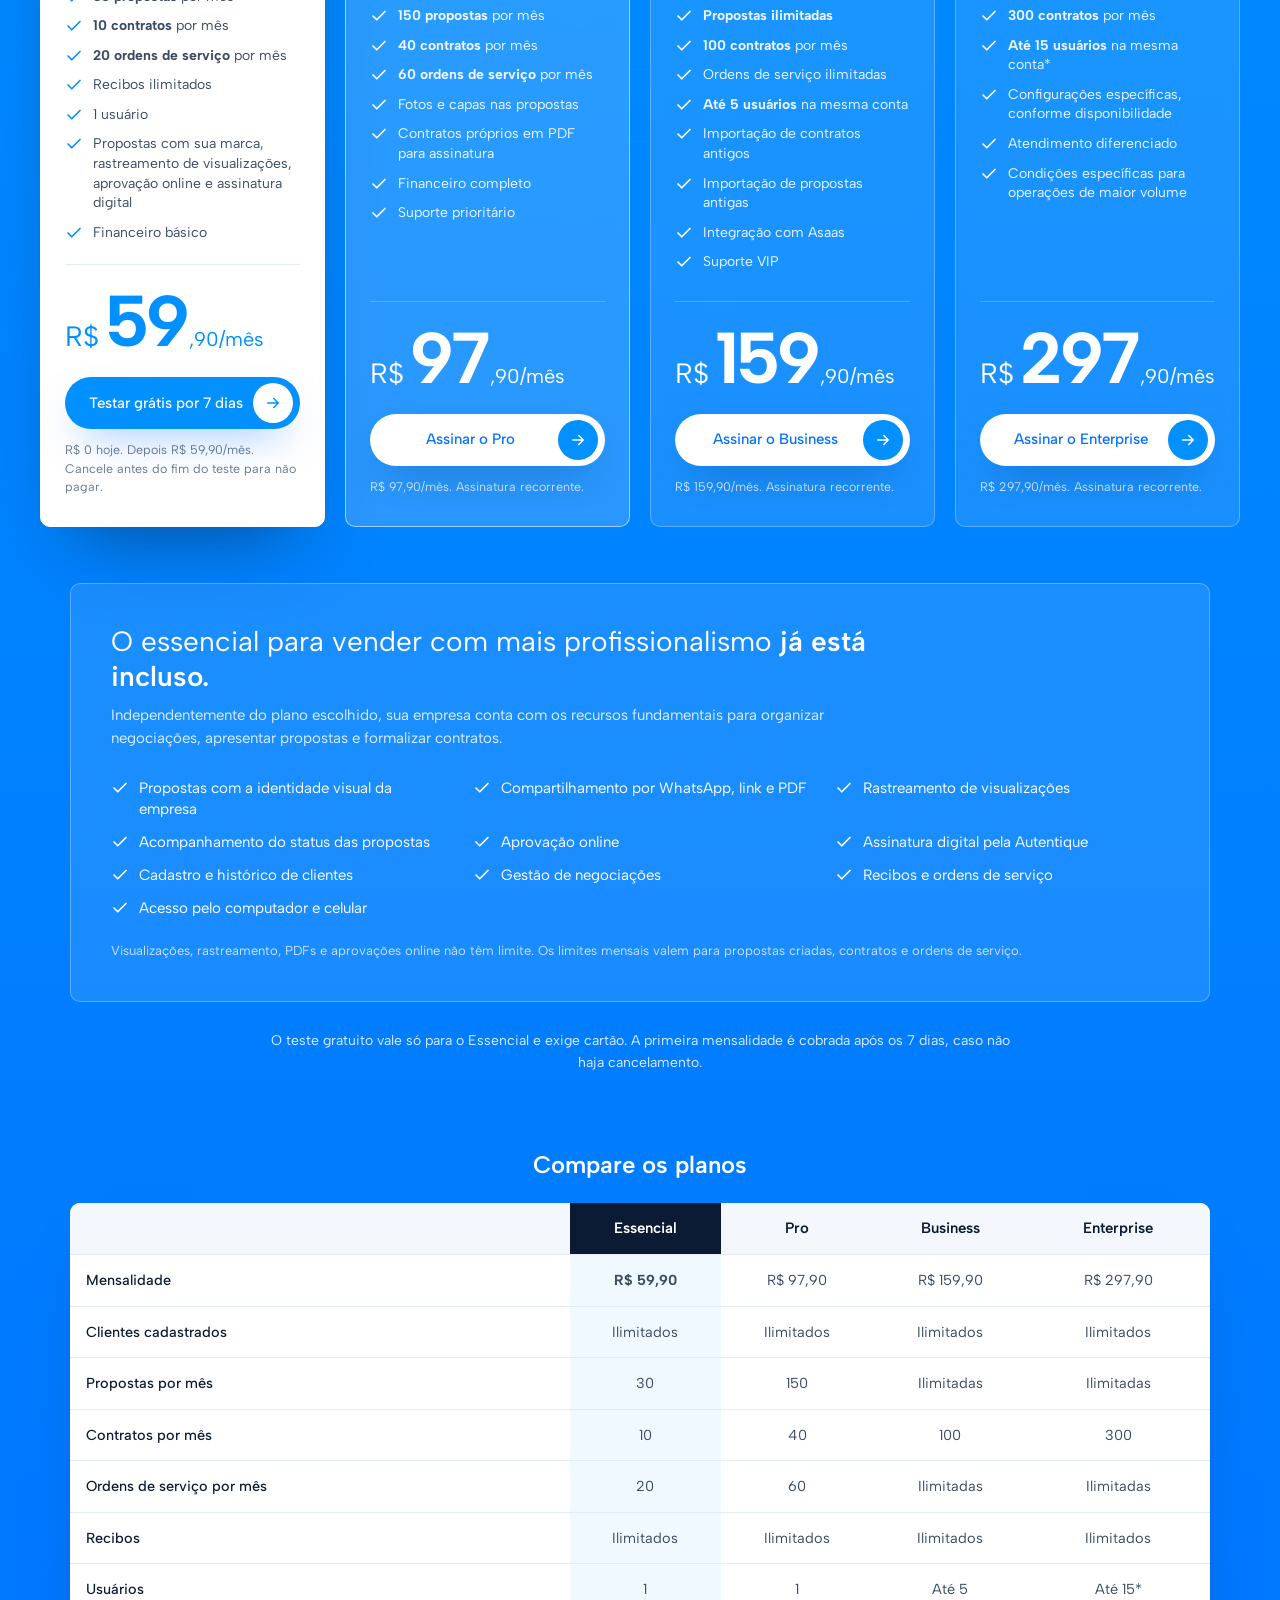
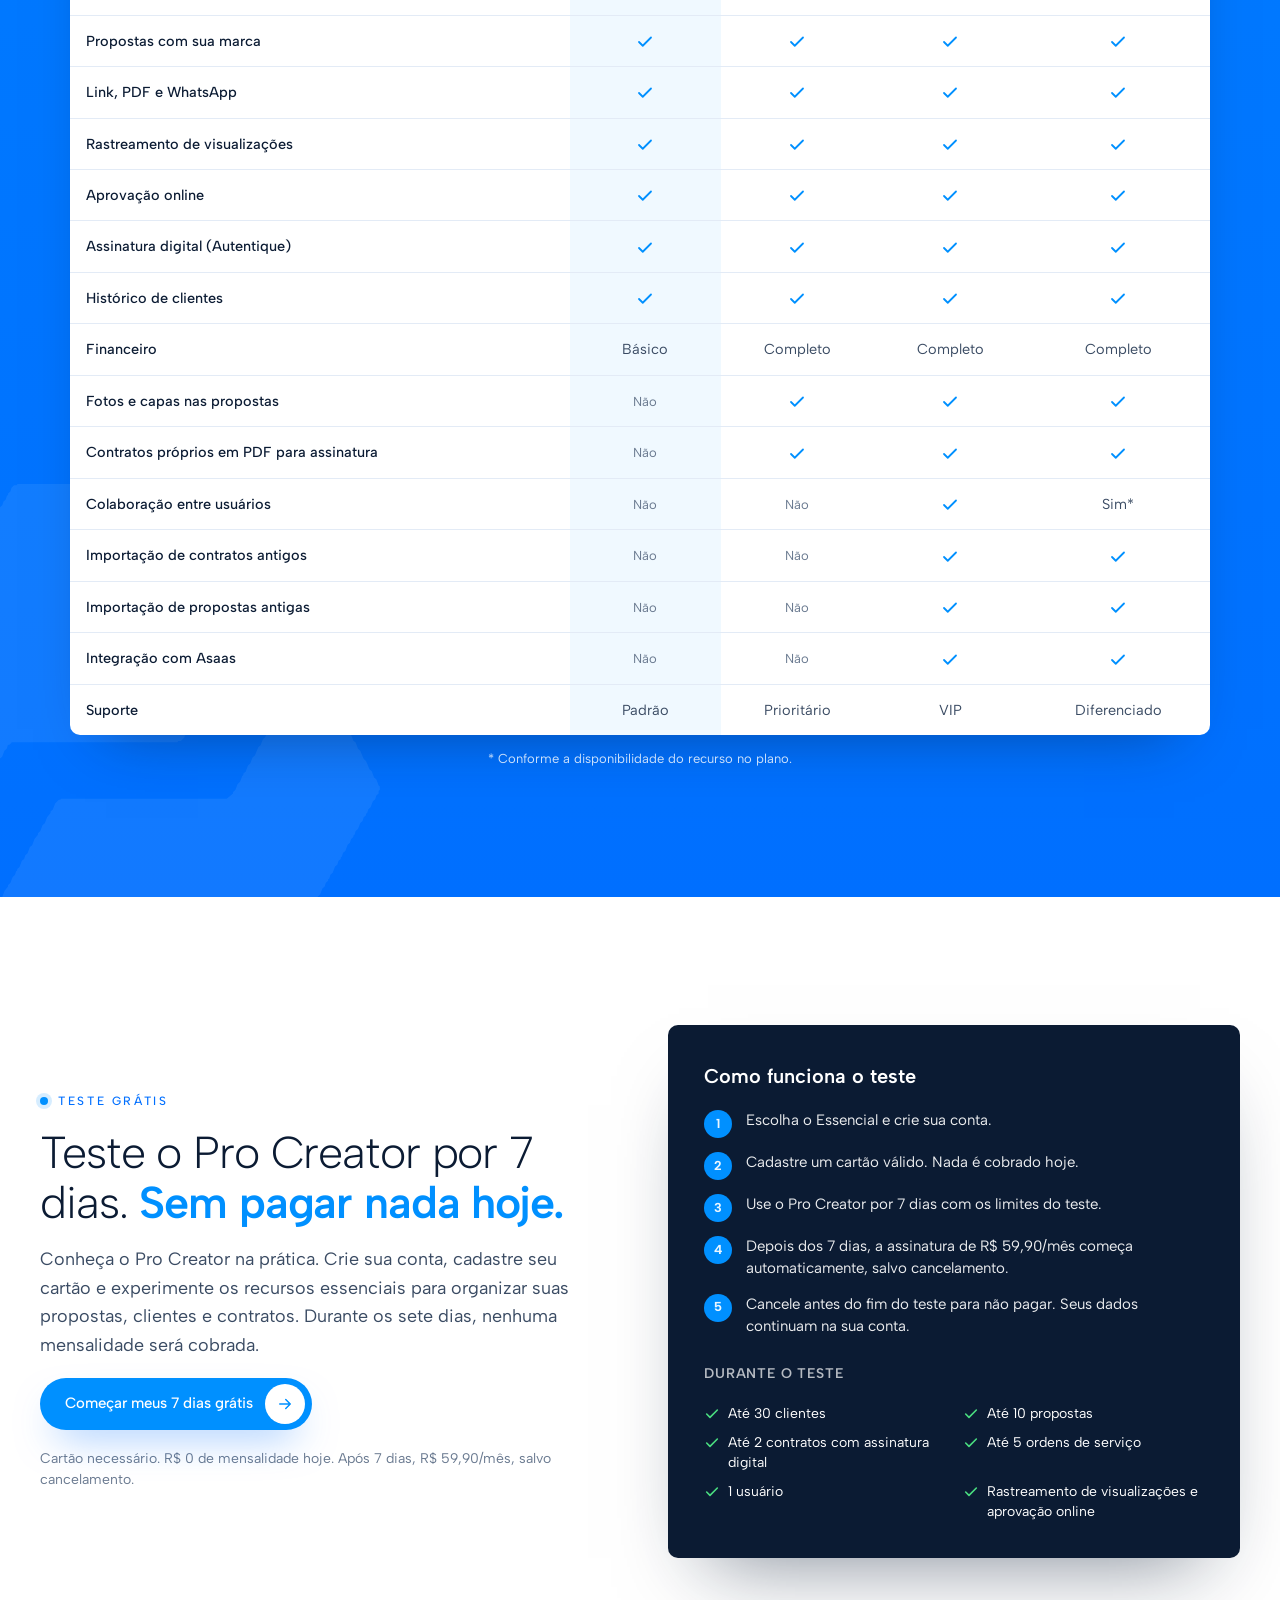
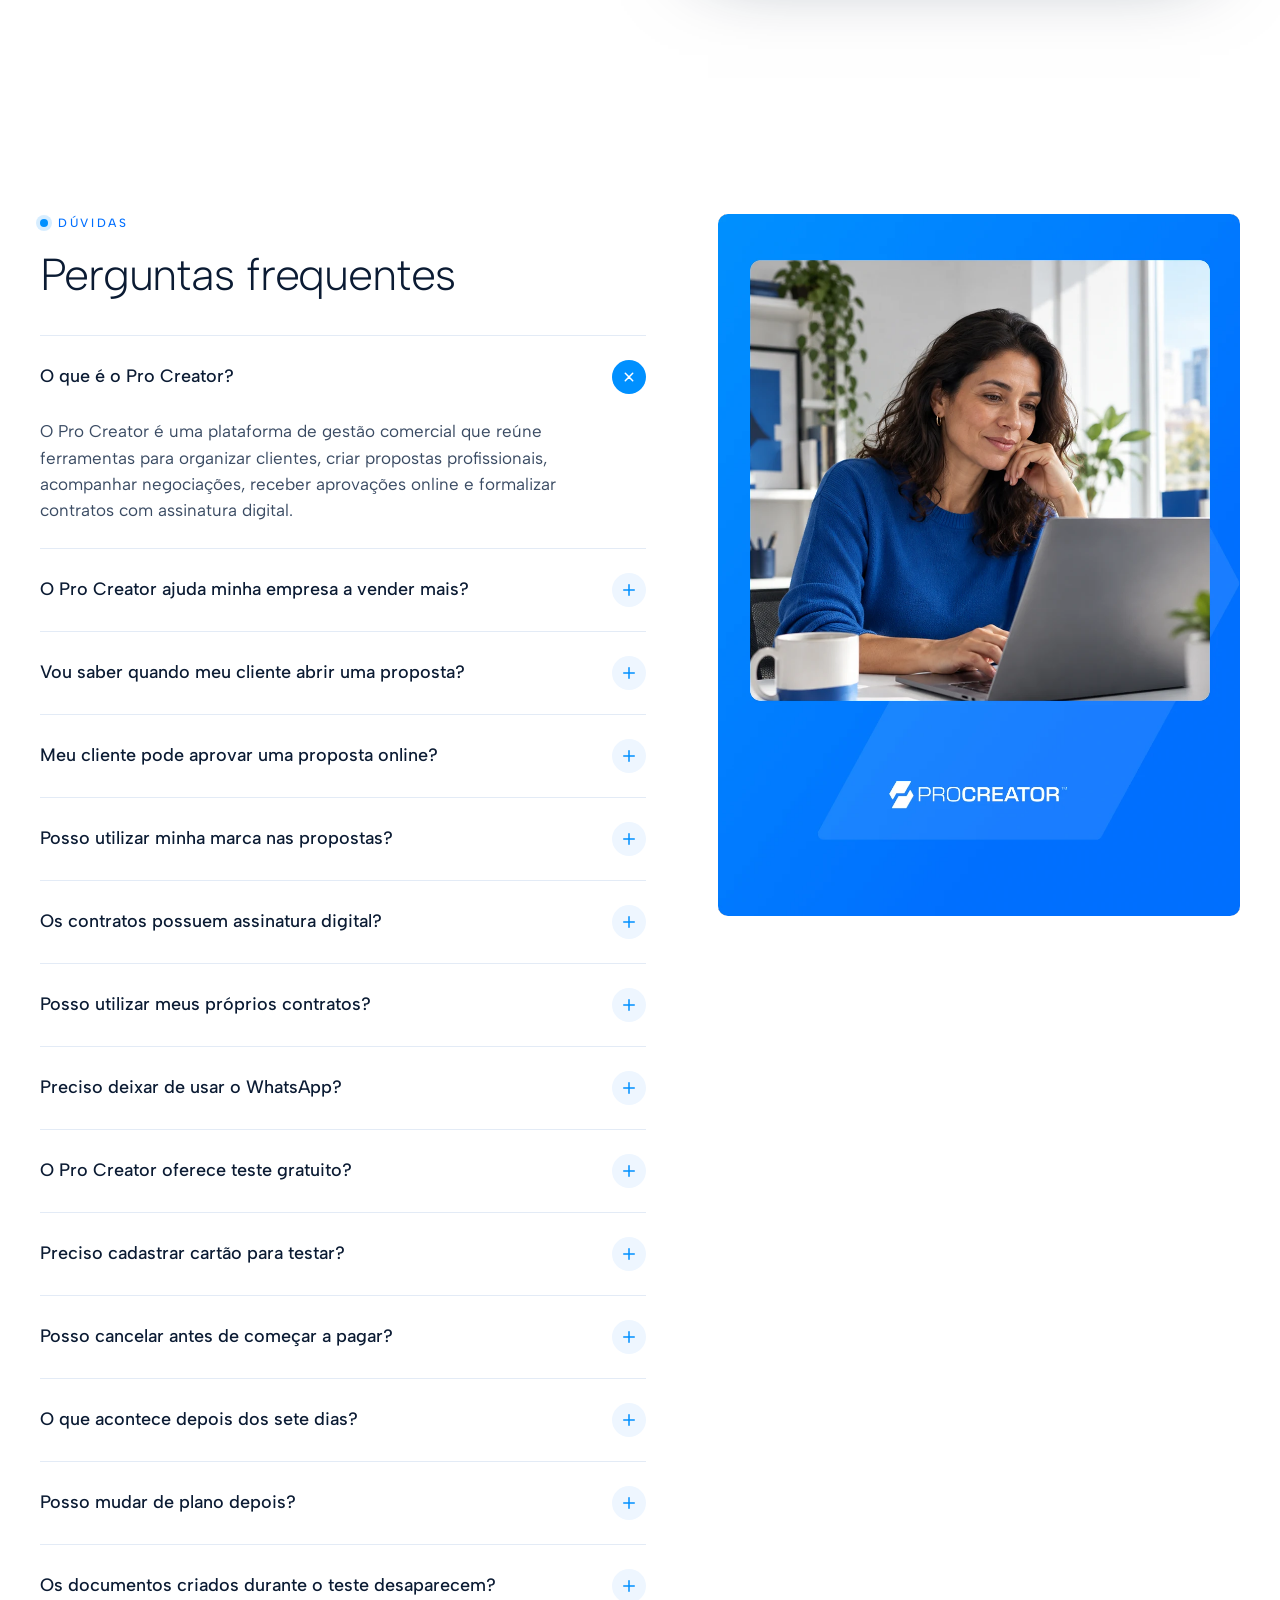
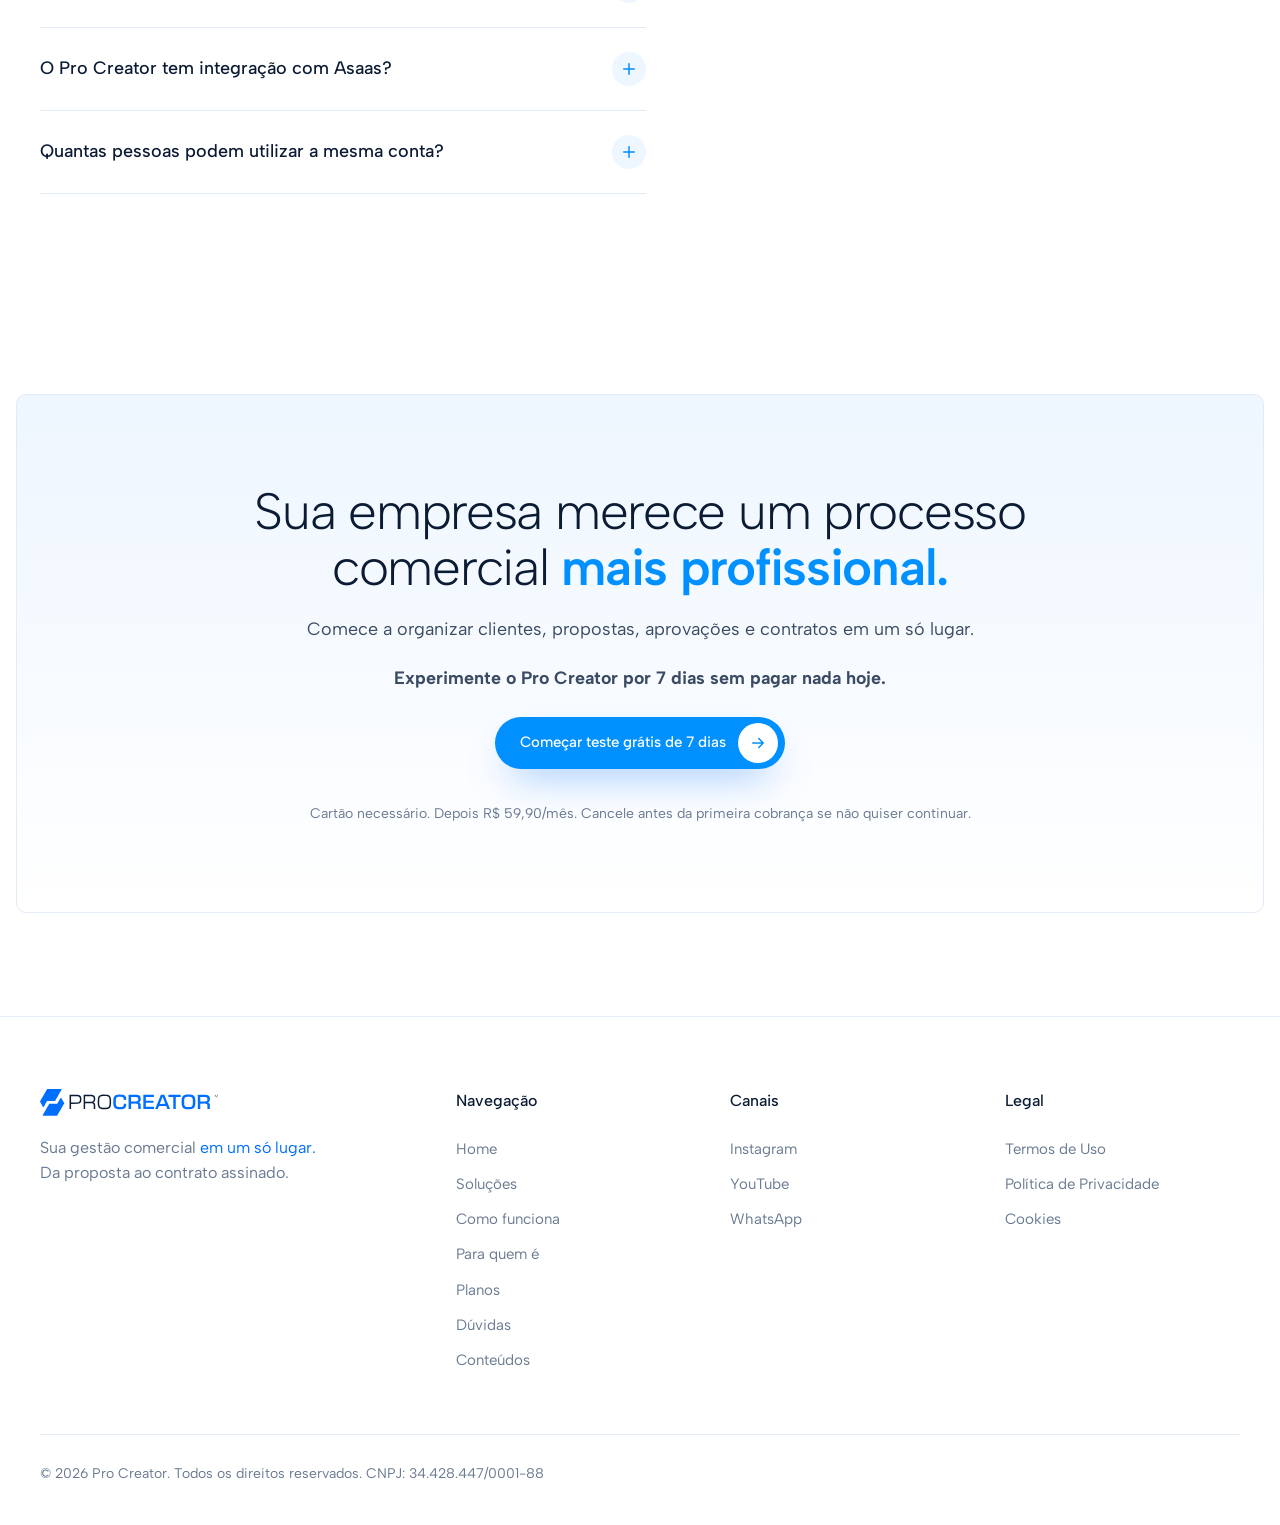
==== commit 7160f8db: "Home V5: nova copy (gestão comercial, VSL no topo, trial 7 dias) Co-Authored-By: Claude Opus 5.5 <no" ====
--- a/index.html
+++ b/index.html
@@ -30,7 +30,7 @@
 <link rel="preconnect" href="https://fonts.gstatic.com" crossorigin>
 <link href="https://fonts.googleapis.com/css2?family=Albert+Sans:wght@300;400;500;600;700&display=swap" rel="stylesheet">
 <link rel="preload" as="image" href="assets/img/mockup-procreator.webp">
-<link rel="stylesheet" href="assets/css/style.css?v=20261106hero3">
+<link rel="stylesheet" href="assets/css/style.css?v=20261107copy">
 <style>
 #pc-loader{position:fixed;inset:0;z-index:10000;background:#fff;display:flex;align-items:center;justify-content:center;transition:opacity .35s ease,visibility .35s}
 #pc-loader.done{opacity:0;visibility:hidden}
@@ -124,13 +124,14 @@
   <section class="hero" id="inicio">
     <div class="container hero-split">
       <div class="hs-copy">
-        <h1 class="h1">Crie propostas <span class="hs-desk">profissionais </span>e envie contratos para assinatura</h1>
-        <p class="hero-lead">Tem um orçamento ou contrato pra fazer esta semana? Teste com um trabalho real da sua empresa.</p>
+        <span class="eyebrow">Plataforma de gestão comercial</span>
+        <h1 class="h1">Do primeiro orçamento ao contrato assinado.</h1>
+        <p class="hero-lead">Organize seus clientes, crie propostas profissionais, acompanhe negociações e gerencie contratos em um só lugar. Tudo para facilitar o dia a dia da sua empresa.</p>
         <div class="hero-actions">
           <a class="btn btn-primary btn-nowrap" data-checkout data-plan="essencial" data-value="59.90" href="https://buy.stripe.com/cNiaEXf2n9af7QYevH2Nq03" target="_blank" rel="noopener noreferrer">Começar meus 7 dias grátis <span class="btn-arrow"><svg class="icon"><use href="#i-arrow"/></svg></span></a>
           <a class="btn btn-ghost-light btn-hero2" href="#planos">Ver planos e preços</a>
         </div>
-        <p class="microcopy hs-cond"><strong>Cartão necessário · R$ 0 de mensalidade hoje</strong><span class="microcopy-sub">Após 7 dias, R$ 59,90/mês. Cancele antes do fim do teste para evitar a cobrança.</span></p>
+        <p class="microcopy hs-cond"><strong>R$ 0 hoje · Cartão necessário · Cancele durante o teste sem cobrança.</strong><span class="microcopy-sub">Após 7 dias, R$ 59,90/mês no Essencial.</span></p>
       </div>
       <div class="hs-visual">
         <img class="hs-mockup" src="assets/img/mockup-home.webp?v=1" alt="Dashboard do Pro Creator com prévias de uma proposta comercial e de um contrato para assinatura." width="1600" height="1269" fetchpriority="high" decoding="async">
@@ -138,16 +139,14 @@
     </div>
   </section>
 
-  <!-- MOCKUP -->
-  <section class="mockup-band hs-hide-mob" aria-label="Pro Creator no notebook e no celular">
-    <div class="container">
-      <img class="mockup-band-img" loading="lazy" decoding="async" src="assets/img/painel-notebook.webp?v=2" alt="Pro Creator funcionando no notebook" width="1100" height="639">
-    </div>
-  </section>
-
   <!-- VSL -->
   <section class="section vsl-sec" id="vsl" aria-label="Vídeo de demonstração do Pro Creator">
-    <div class="container" style="display:flex;justify-content:center">
+    <div class="container">
+      <div class="section-head" data-reveal>
+        <h2 class="h2">Veja como é fácil usar o Pro Creator <strong>na sua empresa.</strong></h2>
+        <p class="lead">Assista a uma demonstração real e descubra como organizar seu processo comercial, da proposta ao contrato.</p>
+      </div>
+      <div class="vsl-wrap">
         <div class="hero-video" data-vsl>
           <video data-vsl-video src="assets/video/vsl-trial.mp4?v=20261107" poster="assets/img/vsl-trial-capa.jpg?v=20261107" autoplay muted loop playsinline preload="metadata" aria-label="Demonstração do Pro Creator"></video>
           <button type="button" data-vsl-unmute class="vsl-unmute" aria-label="Ativar o som do vídeo">
@@ -157,6 +156,15 @@
           <span data-vsl-play class="vsl-play" hidden aria-hidden="true"><svg width="30" height="30" viewBox="0 0 24 24" aria-hidden="true"><path d="M8 5.5v13l11-6.5z" fill="#fff"/></svg></span>
           <span class="vsl-bar" aria-hidden="true"><span data-vsl-progress></span></span>
         </div>
+      </div>
+      <div class="vsl-cta"><a class="btn btn-primary" data-checkout data-plan="essencial" data-value="59.90" href="https://buy.stripe.com/cNiaEXf2n9af7QYevH2Nq03" target="_blank" rel="noopener noreferrer">Quero testar o Pro Creator grátis <span class="btn-arrow"><svg class="icon"><use href="#i-arrow"/></svg></span></a></div>
+    </div>
+  </section>
+
+  <!-- MOCKUP -->
+  <section class="mockup-band hs-hide-mob" aria-label="Pro Creator no notebook e no celular">
+    <div class="container">
+      <img class="mockup-band-img" loading="lazy" decoding="async" src="assets/img/painel-notebook.webp?v=2" alt="Pro Creator funcionando no notebook" width="1100" height="639">
     </div>
   </section>
 
@@ -188,36 +196,36 @@
     <div class="container">
       <div class="section-head" data-reveal>
         <span class="eyebrow">Soluções</span>
-        <h2 class="h2">Tudo para uma negociação <strong>mais profissional.</strong></h2>
-        <p class="lead">Do primeiro contato com o cliente à formalização do contrato, o Pro Creator ajuda sua empresa a trabalhar com mais organização, praticidade e profissionalismo.</p>
+        <h2 class="h2">Sua operação comercial mais organizada, <strong>todos os dias.</strong></h2>
+        <p class="lead">Chega de informações espalhadas entre planilhas, mensagens e documentos. Centralize as etapas do seu processo comercial em uma única plataforma.</p>
       </div>
 
       <div class="bento">
         <article class="card span-7" data-reveal>
           <span class="tile"><svg class="icon"><use href="#i-users"/></svg></span>
-          <h3>Gestão comercial organizada</h3>
-          <p>Centralize clientes, oportunidades, documentos, ordens de serviço, recibos e histórico comercial em um só lugar.</p>
+          <h3>Gestão de clientes</h3>
+          <p>Mantenha informações e históricos organizados para acompanhar seus relacionamentos comerciais.</p>
           <div class="card-media"><img src="assets/img/tela-dashboard.webp" alt="Tela de gestão de clientes do Pro Creator" width="1894" height="1184" loading="lazy"></div>
         </article>
 
         <article class="card card-blue span-5" data-reveal>
           <img class="card-mark" src="assets/img/simbolo-branco.svg" alt="" aria-hidden="true">
           <span class="tile"><svg class="icon"><use href="#i-file"/></svg></span>
-          <h3>Propostas que transmitem confiança</h3>
-          <p>Apresente seus serviços com a <strong>identidade da sua empresa</strong>, de forma organizada e profissional.</p>
+          <h3>Propostas profissionais</h3>
+          <p>Crie e envie propostas personalizadas com a <strong>identidade da sua empresa</strong>.</p>
         </article>
 
         <article class="card card-center span-4" data-reveal>
           <span class="tile"><svg class="icon"><use href="#i-file-sign"/></svg></span>
-          <h3>Contratos com assinatura digital</h3>
-          <p>Formalize negócios com assinatura digital pela Autentique, sem precisar sair do Pro Creator.</p>
+          <h3>Contratos digitais</h3>
+          <p>Formalize negociações com contratos e assinatura digital.</p>
         </article>
 
         <article class="card card-split span-8" data-reveal>
           <div class="card-copy">
             <span class="tile"><svg class="icon"><use href="#i-eye"/></svg></span>
-            <h3>Acompanhamento de visualizações</h3>
-            <p>Saiba quando o cliente visualizou sua proposta e acompanhe o andamento da negociação.</p>
+            <h3>Acompanhamento em tempo real</h3>
+            <p>Saiba quando seu cliente visualiza uma proposta e acompanhe as aprovações.</p>
             <span class="demo-label">Exemplos de notificações</span>
           </div>
           <div class="notify" aria-hidden="true">
@@ -275,8 +283,8 @@
 
         <article class="card span-6" data-reveal>
           <span class="tile"><svg class="icon"><use href="#i-file"/></svg></span>
-          <h3>Ordens de serviço e recibos</h3>
-          <p>Organize documentos relacionados aos serviços prestados, com mais praticidade no dia a dia.</p>
+          <h3>Gestão de documentos</h3>
+          <p>Organize recibos e ordens de serviço em um único ambiente.</p>
         </article>
 
       </div>
@@ -288,31 +296,30 @@
     <img class="how-mark" src="assets/img/simbolo-branco.svg" alt="" aria-hidden="true">
     <div class="container">
       <span class="eyebrow">Como funciona</span>
-      <h2 class="h2">Da proposta ao contrato assinado.</h2>
-      <p class="lead how-lead">Um processo comercial mais organizado, do início ao fim.</p>
+      <h2 class="h2">Do orçamento ao fechamento, tudo conectado.</h2>
       <ol class="steps">
         <li class="step" data-reveal>
           <span class="chip">Clientes</span>
           <span class="step-num"><span>/</span>01</span>
-          <div><h3>Organize seus clientes</h3><p>Cadastre seus clientes e mantenha as informações e o histórico comercial em um só lugar.</p></div>
+          <div><h3>Organize seus clientes</h3><p>Cadastre seus clientes e mantenha suas informações comerciais centralizadas.</p></div>
           <span class="step-tag">Histórico organizado</span>
         </li>
         <li class="step" data-reveal>
           <span class="chip">Propostas</span>
           <span class="step-num"><span>/</span>02</span>
-          <div><h3>Crie e envie propostas profissionais</h3><p>Apresente serviços com sua marca e compartilhe por link, WhatsApp ou PDF.</p></div>
+          <div><h3>Crie e envie propostas</h3><p>Prepare propostas profissionais e compartilhe com seus clientes por link.</p></div>
           <span class="step-tag">Link profissional</span>
         </li>
         <li class="step" data-reveal>
           <span class="chip">Aprovação</span>
           <span class="step-num"><span>/</span>03</span>
-          <div><h3>Acompanhe e receba a aprovação</h3><p>Saiba quando o cliente visualizou sua proposta e receba a aprovação online.</p></div>
+          <div><h3>Acompanhe as negociações</h3><p>Visualize interações, acompanhe respostas e receba aprovações online.</p></div>
           <span class="step-tag">Aprovação online</span>
         </li>
         <li class="step" data-reveal>
           <span class="chip">Contratos</span>
           <span class="step-num"><span>/</span>04</span>
-          <div><h3>Formalize o contrato</h3><p>Envie o documento para assinatura digital e acompanhe o processo de formalização.</p></div>
+          <div><h3>Formalize seus contratos</h3><p>Transforme negociações aprovadas em contratos e envie para assinatura digital.</p></div>
           <span class="step-tag">Assinatura digital</span>
         </li>
       </ol>
@@ -354,9 +361,10 @@
   <section class="section platform" id="plataforma">
     <div class="container">
       <div class="section-head" data-reveal>
-        <span class="eyebrow">Demonstração</span>
-        <h2 class="h2">Parece complicado? <strong>Veja como é simples.</strong></h2>
-        <p class="lead">Assista ao Pro Creator funcionando na prática e descubra como organizar clientes, criar propostas, acompanhar aprovações e formalizar contratos em um único sistema.</p>
+        <span class="eyebrow">Para empresas</span>
+        <h2 class="h2">Mais do que criar propostas. <strong>Uma plataforma para sua empresa.</strong></h2>
+        <p class="lead">O Pro Creator foi desenvolvido para empresas e profissionais que precisam organizar suas rotinas comerciais, apresentar propostas com profissionalismo e acompanhar cada negociação com mais controle.</p>
+        <p class="lead">Seja no escritório ou pelo celular, tenha as principais informações comerciais disponíveis quando precisar.</p>
         <a class="btn btn-primary" href="#vsl">Ver o painel <span class="btn-arrow"><svg class="icon"><use href="#i-play"/></svg></span></a>
       </div>
     </div>
@@ -383,8 +391,9 @@
     <div class="container">
       <div class="section-head" data-reveal>
         <span class="eyebrow">Planos</span>
-        <h2 class="h2">Um plano para cada <strong>fase da sua empresa.</strong></h2>
-        <p class="lead">Comece com o essencial para organizar seu comercial e evolua conforme sua empresa precisa de mais capacidade e recursos.</p>
+        <h2 class="h2">Experimente o Pro Creator <strong>por 7 dias.</strong></h2>
+        <p class="lead">Conheça a plataforma na prática, explore as funcionalidades do plano escolhido e descubra como o Pro Creator pode fazer parte da rotina da sua empresa.</p>
+        <p class="lead plans-terms">É necessário cadastrar um cartão para iniciar o teste. A primeira cobrança da assinatura acontece após os 7 dias, caso não ocorra cancelamento antes do encerramento do período gratuito.</p>
       </div>
             <div class="plan-grid plan-grid-4">
 <!-- Checkouts Stripe (payment links) -->
@@ -536,11 +545,11 @@
   <!-- CTA FINAL -->
   <section class="final" id="comecar">
     <div class="container">
-      <h2 class="h2" data-reveal>Sua próxima negociação merece <strong>uma apresentação melhor.</strong></h2>
-      <p class="lead" data-reveal>Organize clientes, envie propostas profissionais, acompanhe as visualizações e formalize contratos em uma única plataforma.</p>
+      <h2 class="h2" data-reveal>Sua empresa merece um processo comercial <strong>mais profissional.</strong></h2>
+      <p class="lead" data-reveal>Comece a organizar clientes, propostas, aprovações e contratos em um só lugar.</p>
       <p class="lead" data-reveal><strong>Experimente o Pro Creator por 7 dias sem pagar nada hoje.</strong></p>
       <div class="hero-actions" data-reveal>
-        <a class="btn btn-primary" data-checkout data-plan="essencial" data-value="59.90" href="https://buy.stripe.com/cNiaEXf2n9af7QYevH2Nq03" target="_blank" rel="noopener noreferrer">Começar meus 7 dias grátis <span class="btn-arrow"><svg class="icon"><use href="#i-arrow"/></svg></span></a>
+        <a class="btn btn-primary" data-checkout data-plan="essencial" data-value="59.90" href="https://buy.stripe.com/cNiaEXf2n9af7QYevH2Nq03" target="_blank" rel="noopener noreferrer">Começar teste grátis de 7 dias <span class="btn-arrow"><svg class="icon"><use href="#i-arrow"/></svg></span></a>
       </div>
       <p class="microcopy" data-reveal>Cartão necessário. Depois R$ 59,90/mês. Cancele antes da primeira cobrança se não quiser continuar.</p>
     </div>
--- a/assets/css/style.css
+++ b/assets/css/style.css
@@ -870,5 +870,9 @@
   .hs-copy .hs-cond .microcopy-sub{font-size:13px}
   .hero-split{gap:28px}
 }
-.vsl-sec .hero-video{max-width:880px}
+.vsl-sec .hero-video{max-width:880px;margin:0 auto}
+.vsl-wrap{display:flex;justify-content:center}
+.vsl-cta{display:flex;justify-content:center;margin-top:28px}
+.hs-copy .eyebrow{margin-bottom:14px;color:rgba(255,255,255,.9);letter-spacing:.14em}
+.plans .plans-terms{font-size:14px;opacity:.85}
 @media (max-width:640px){.vsl-sec .hero-video{border-radius:12px}}
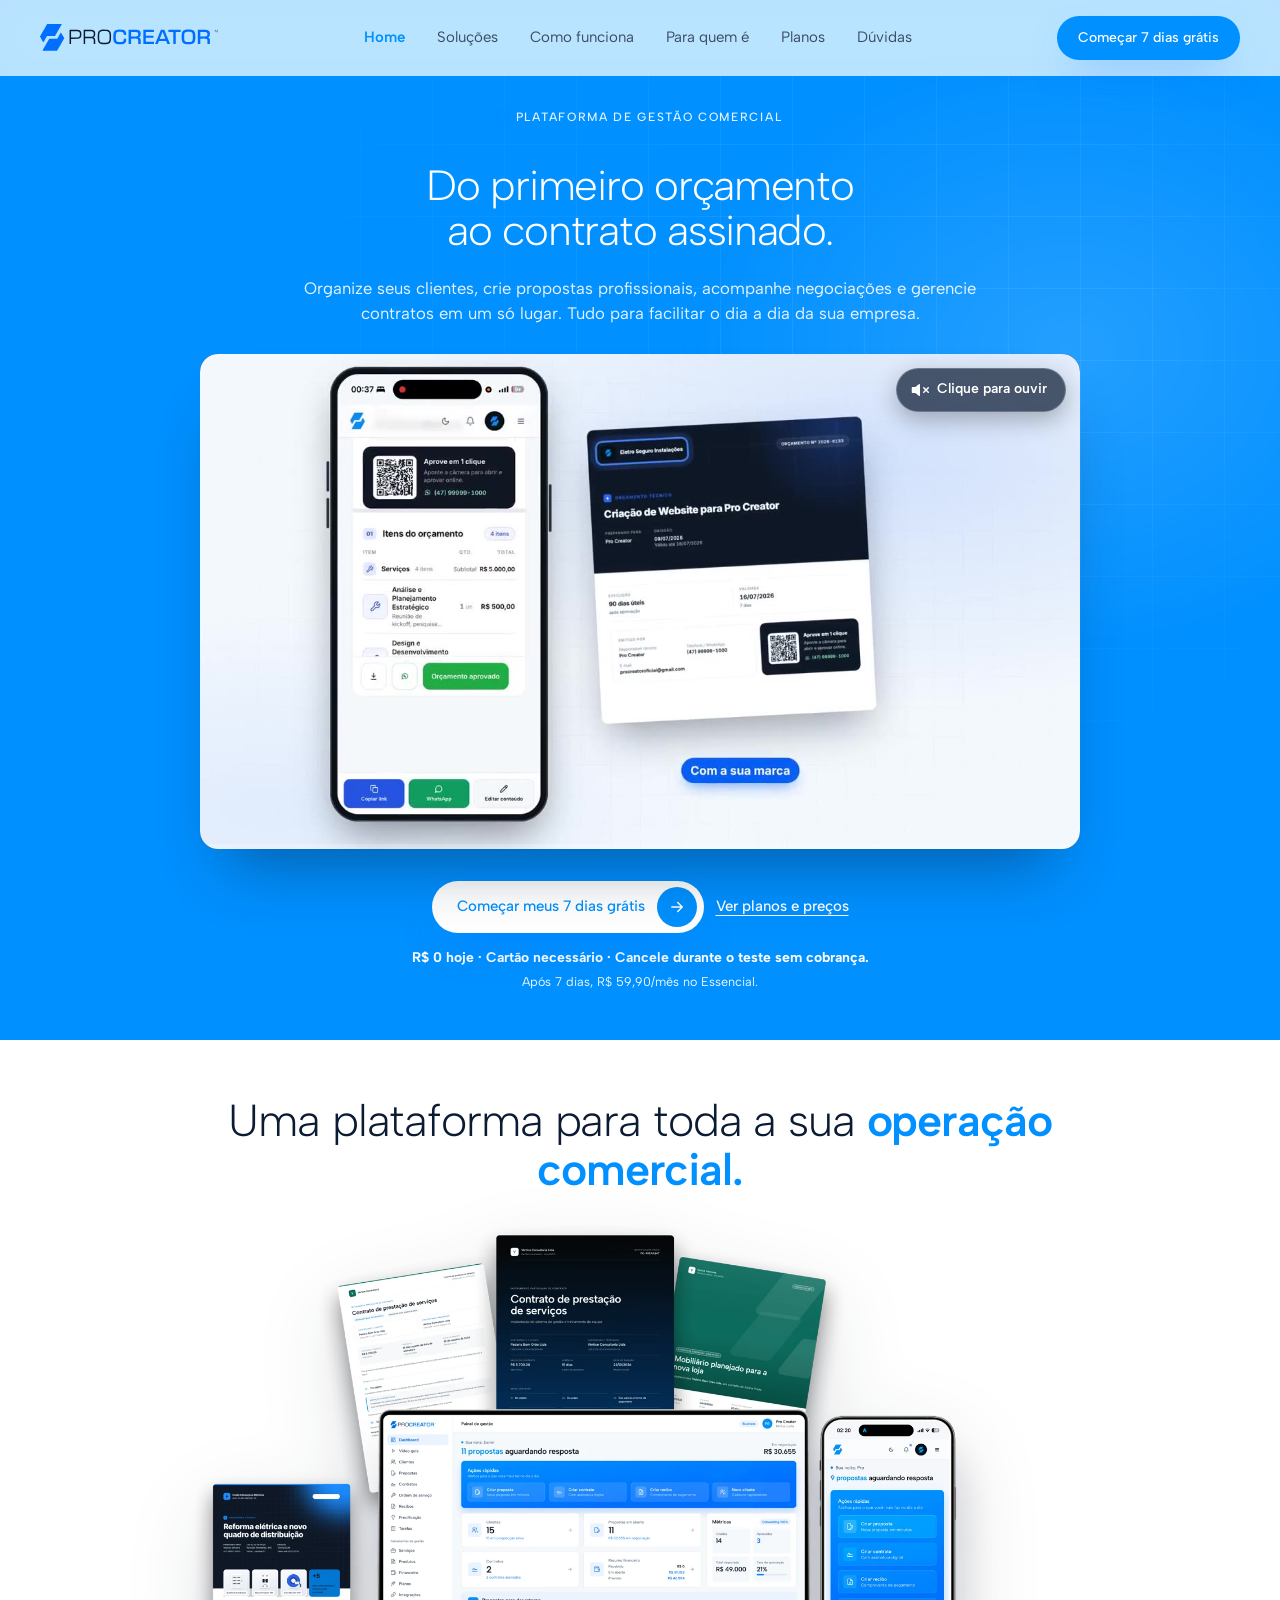
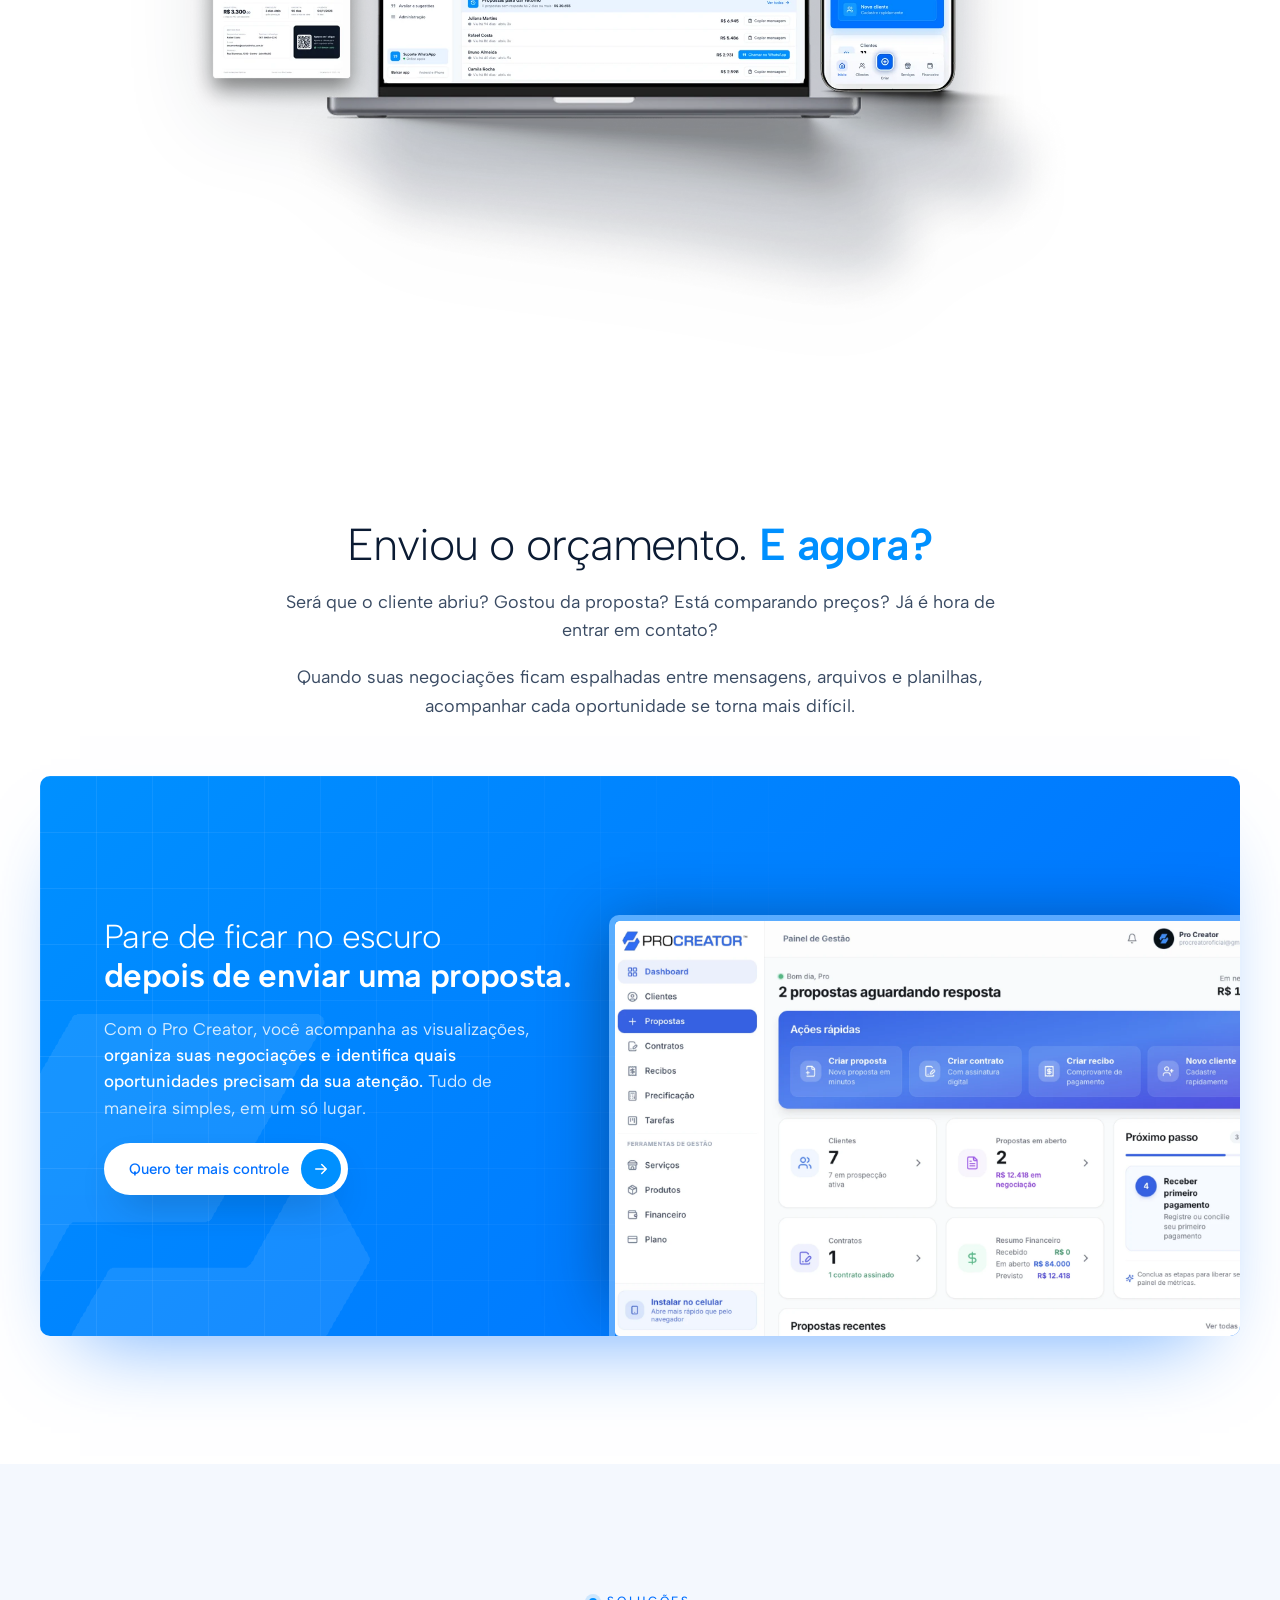
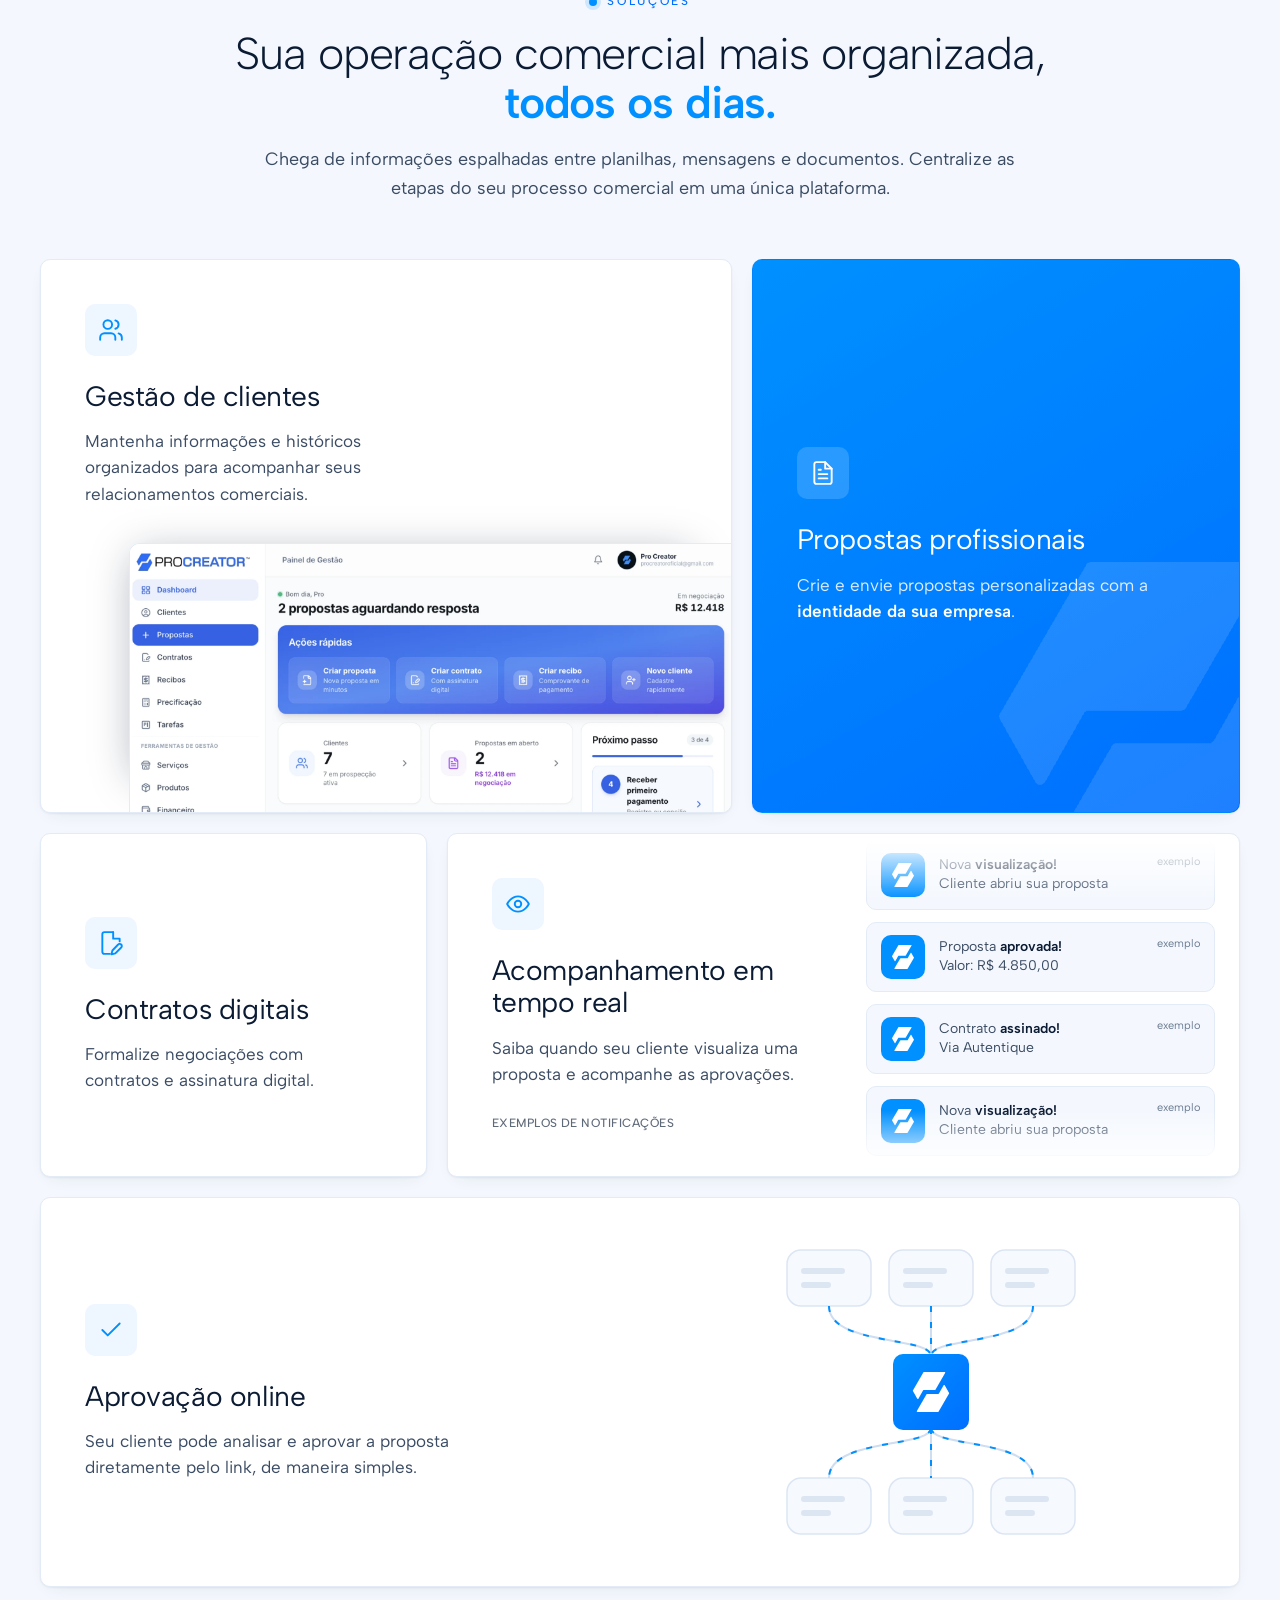
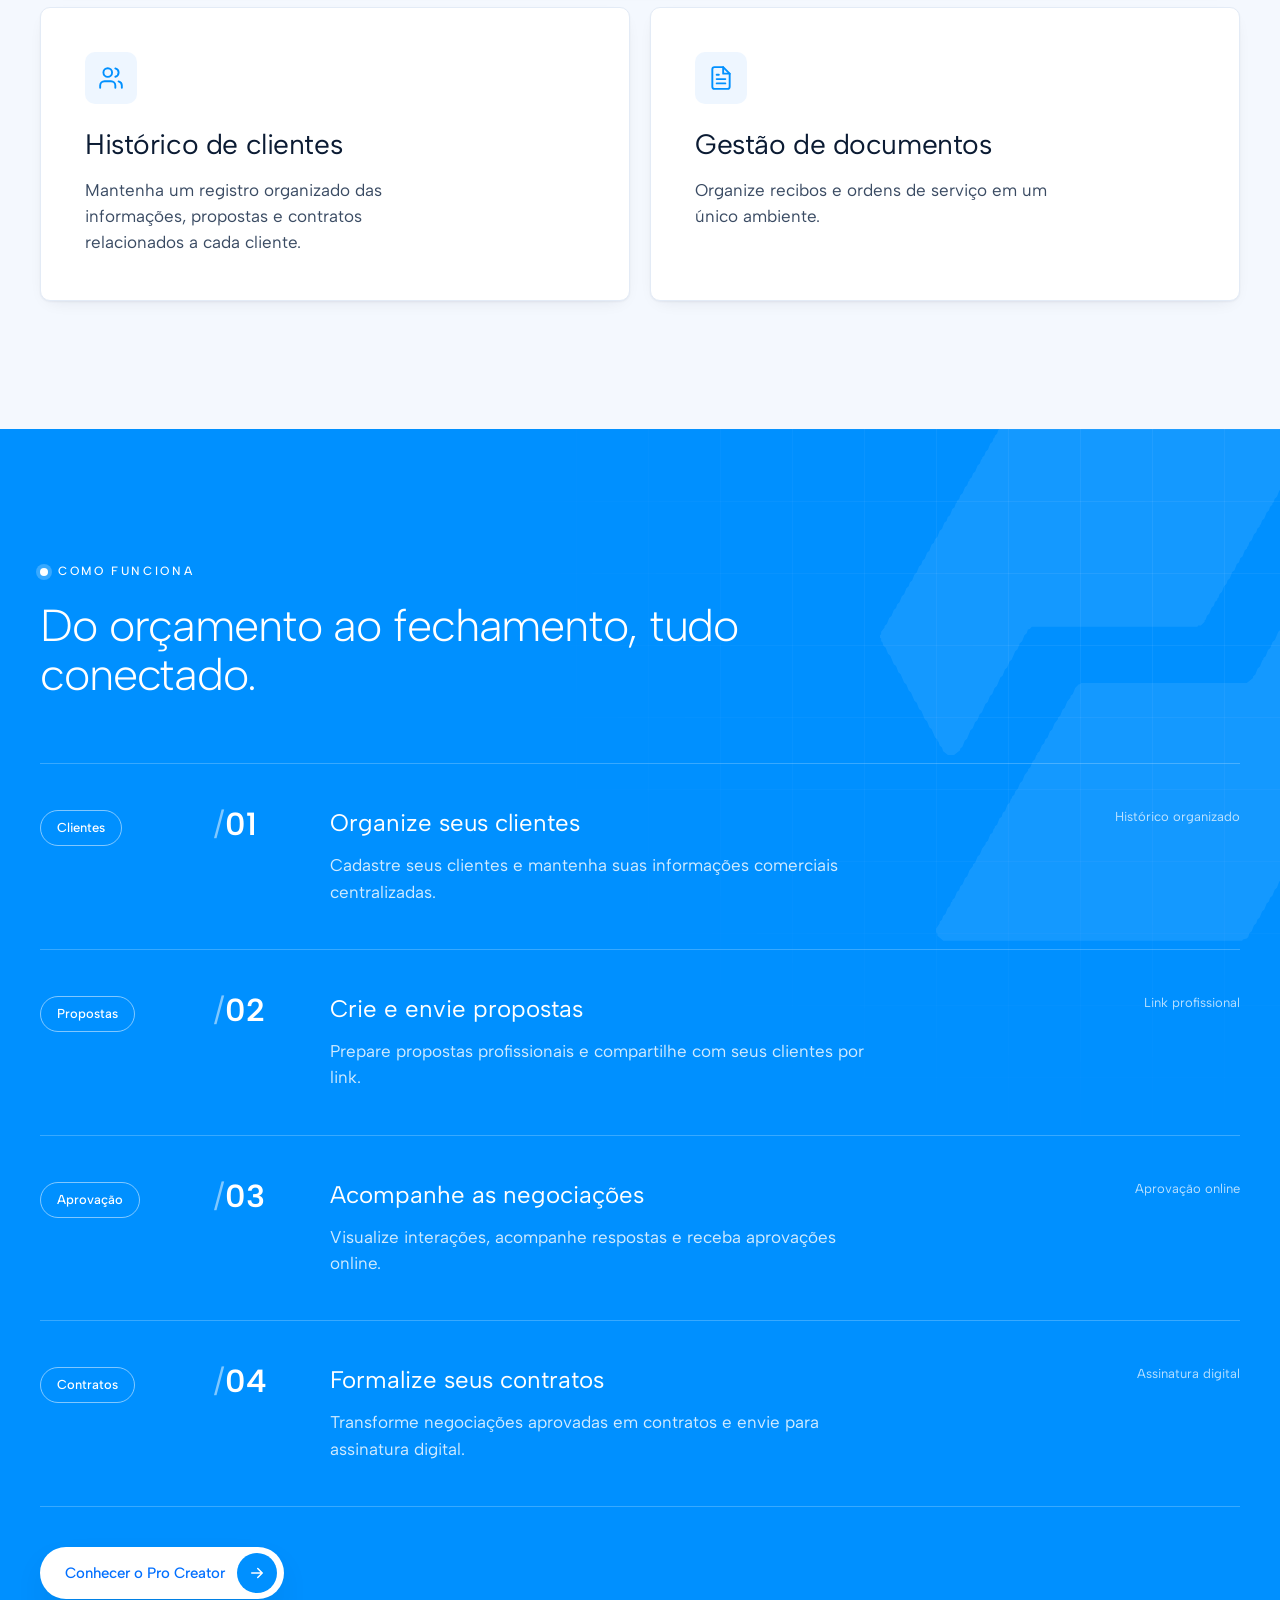
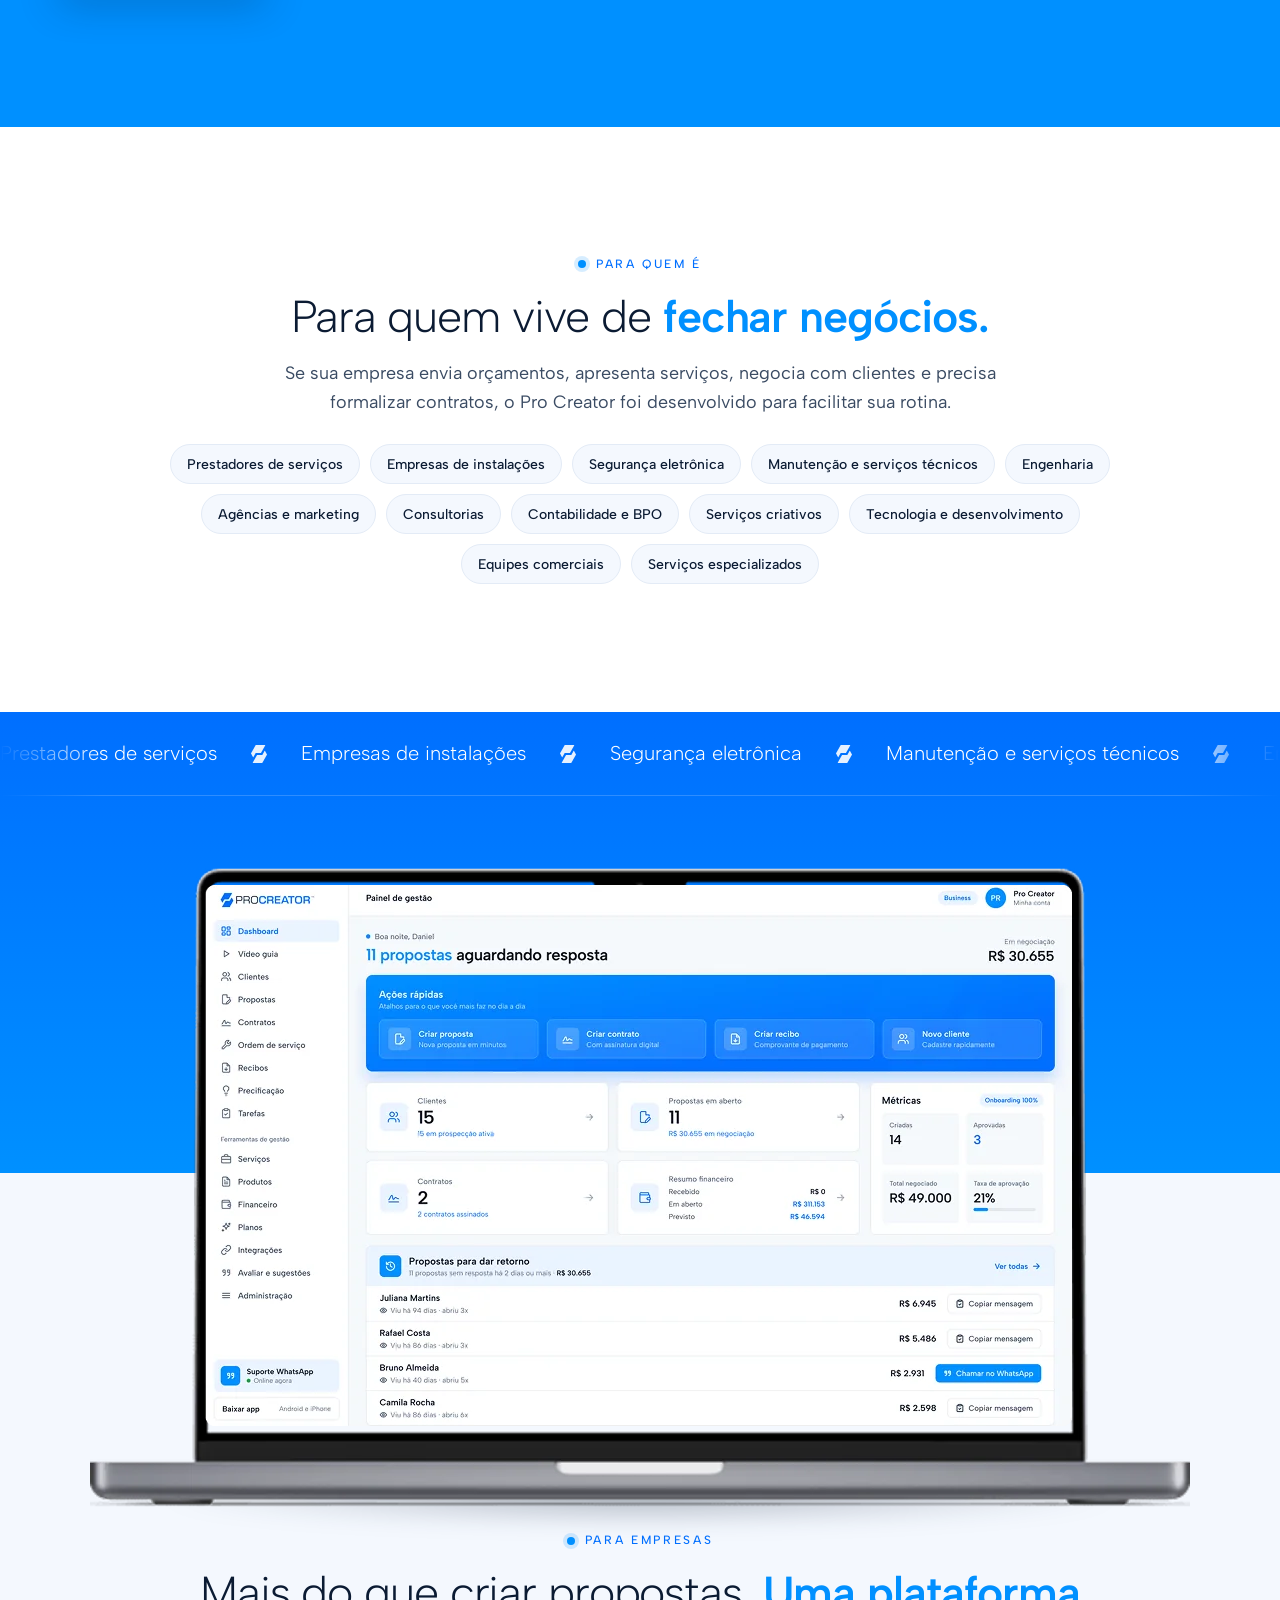
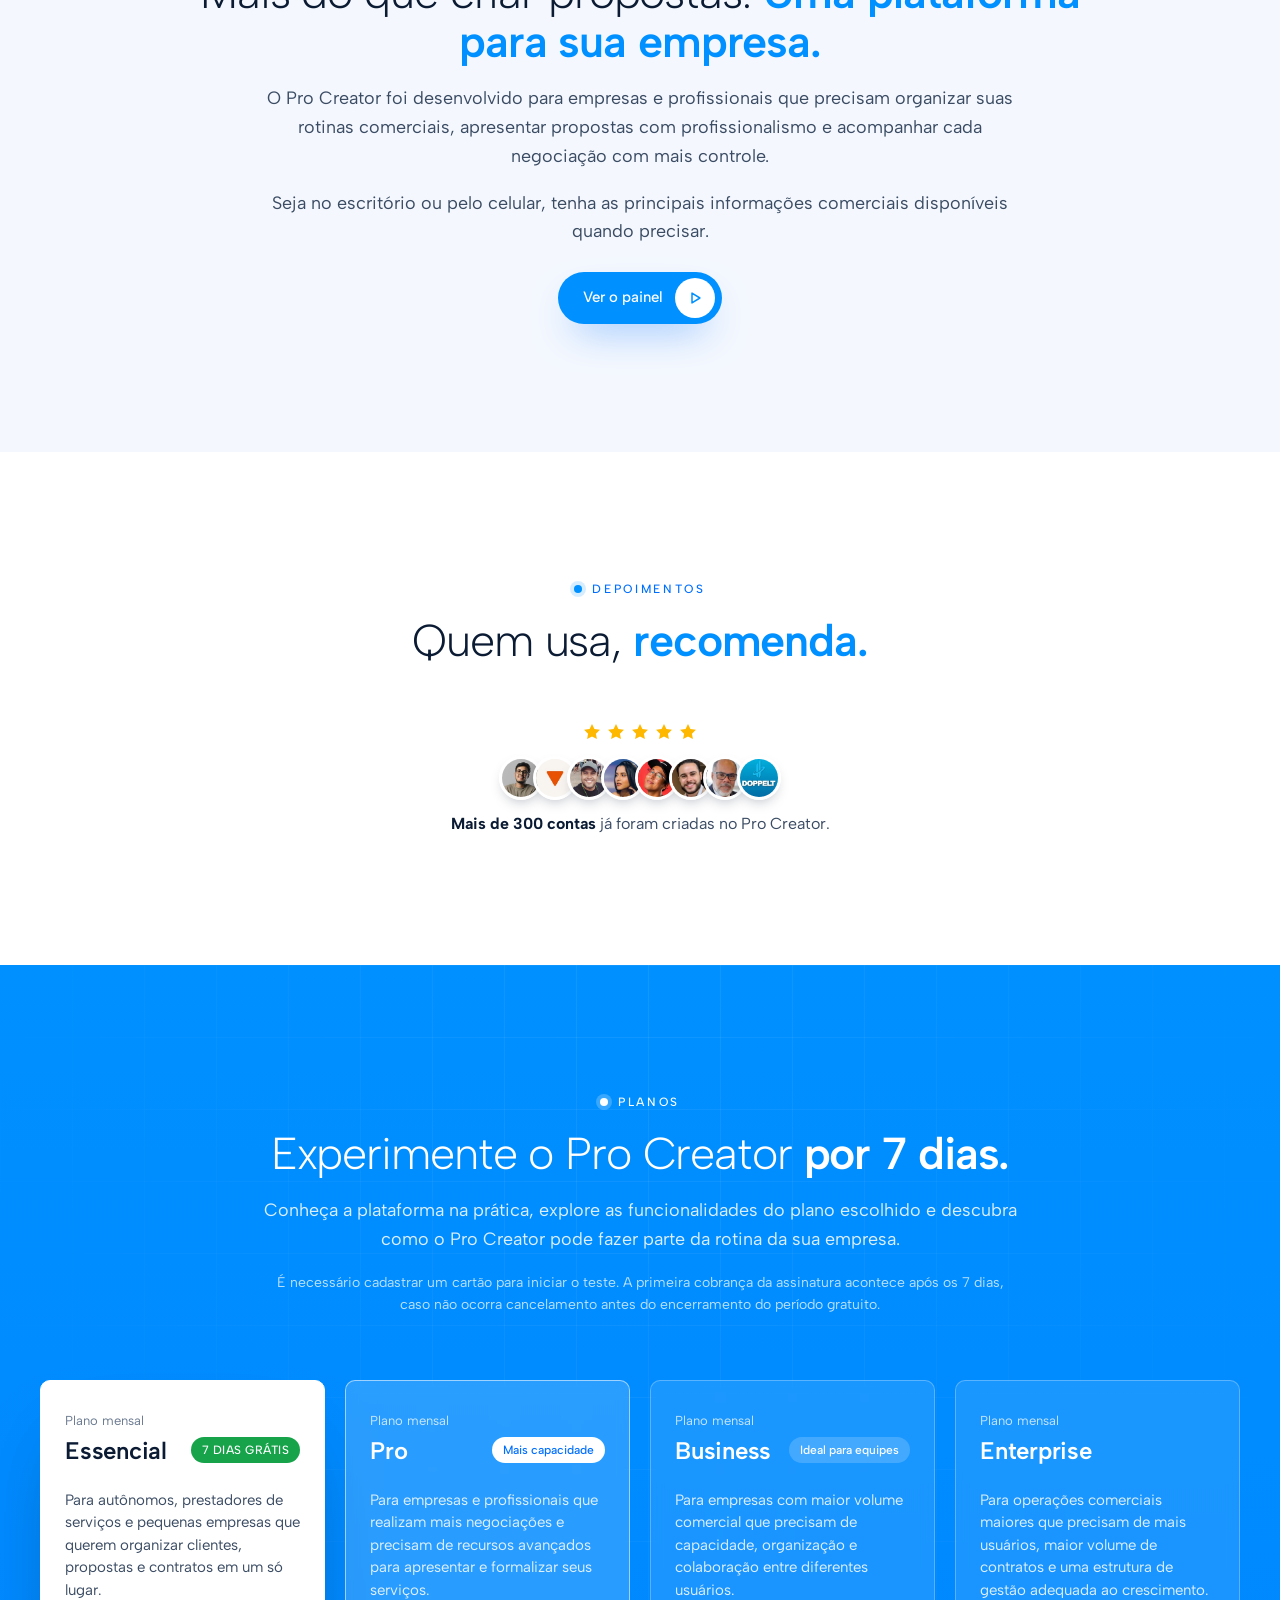
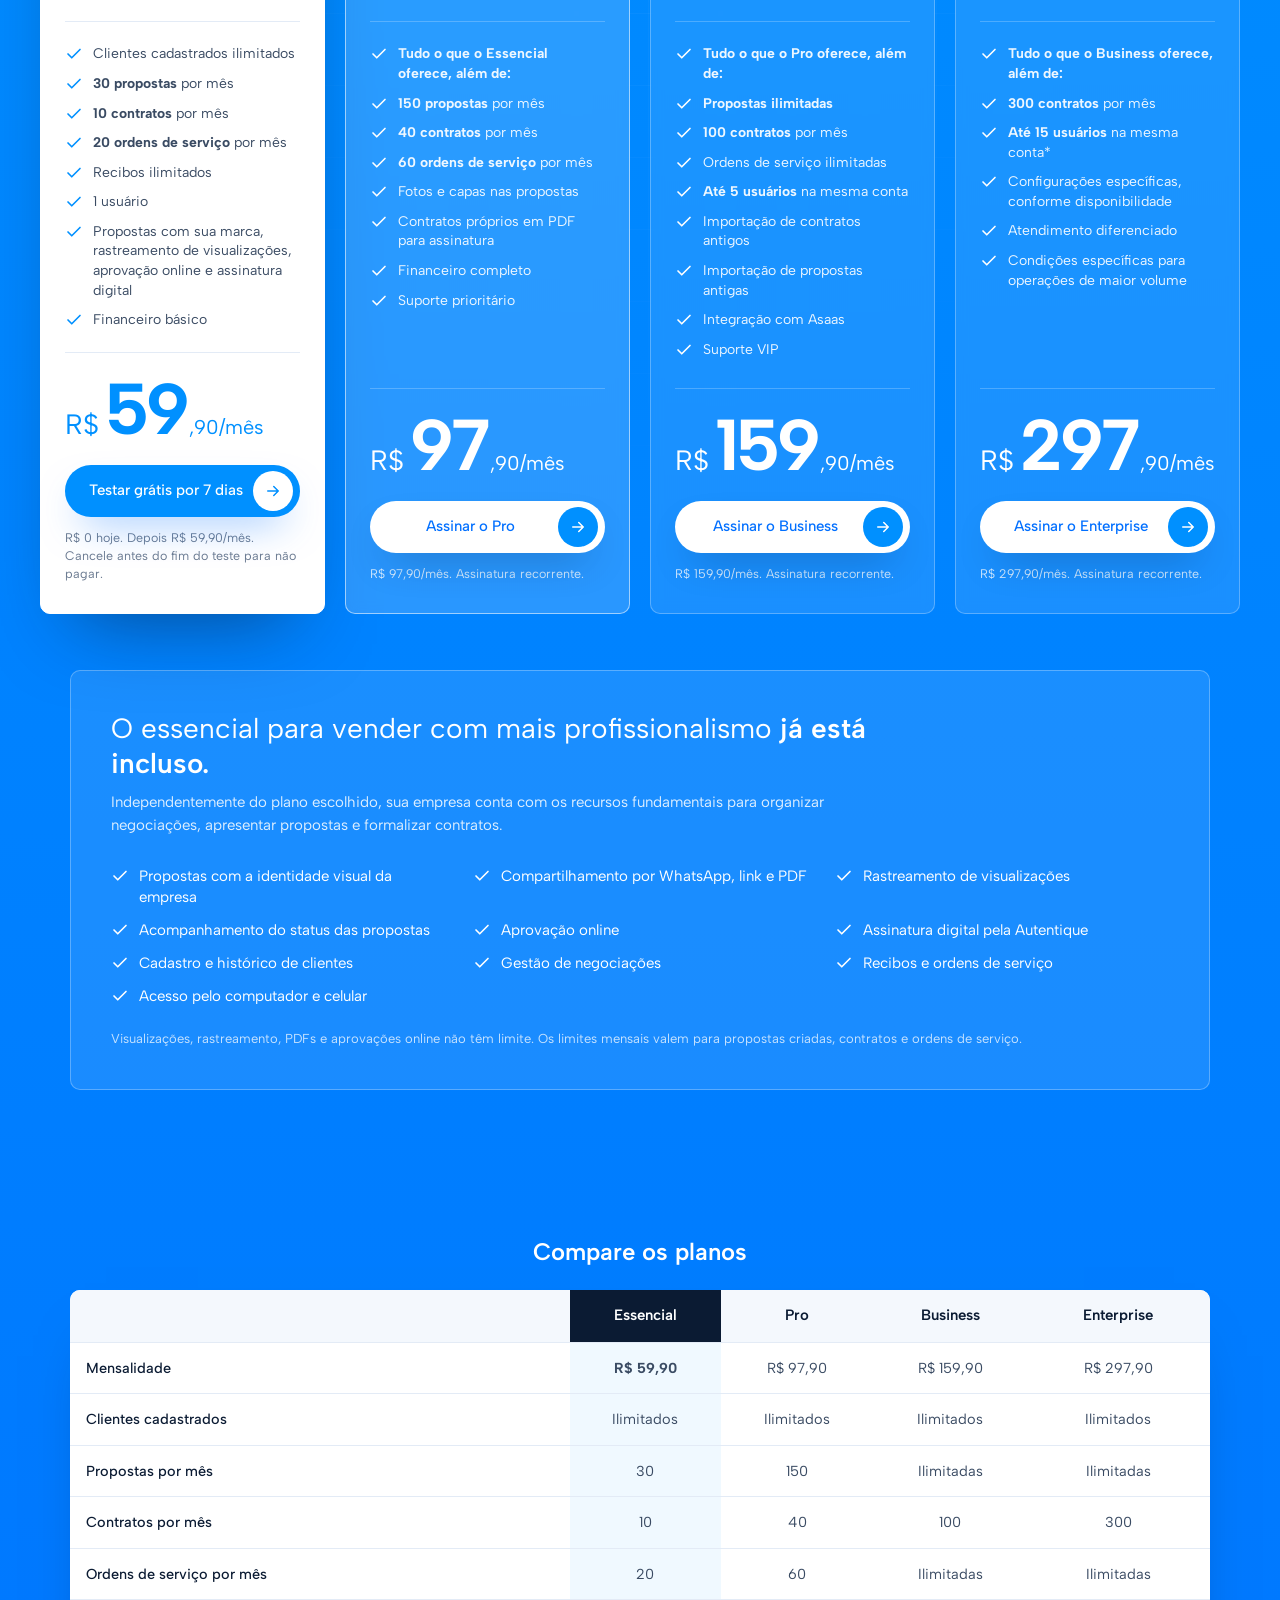
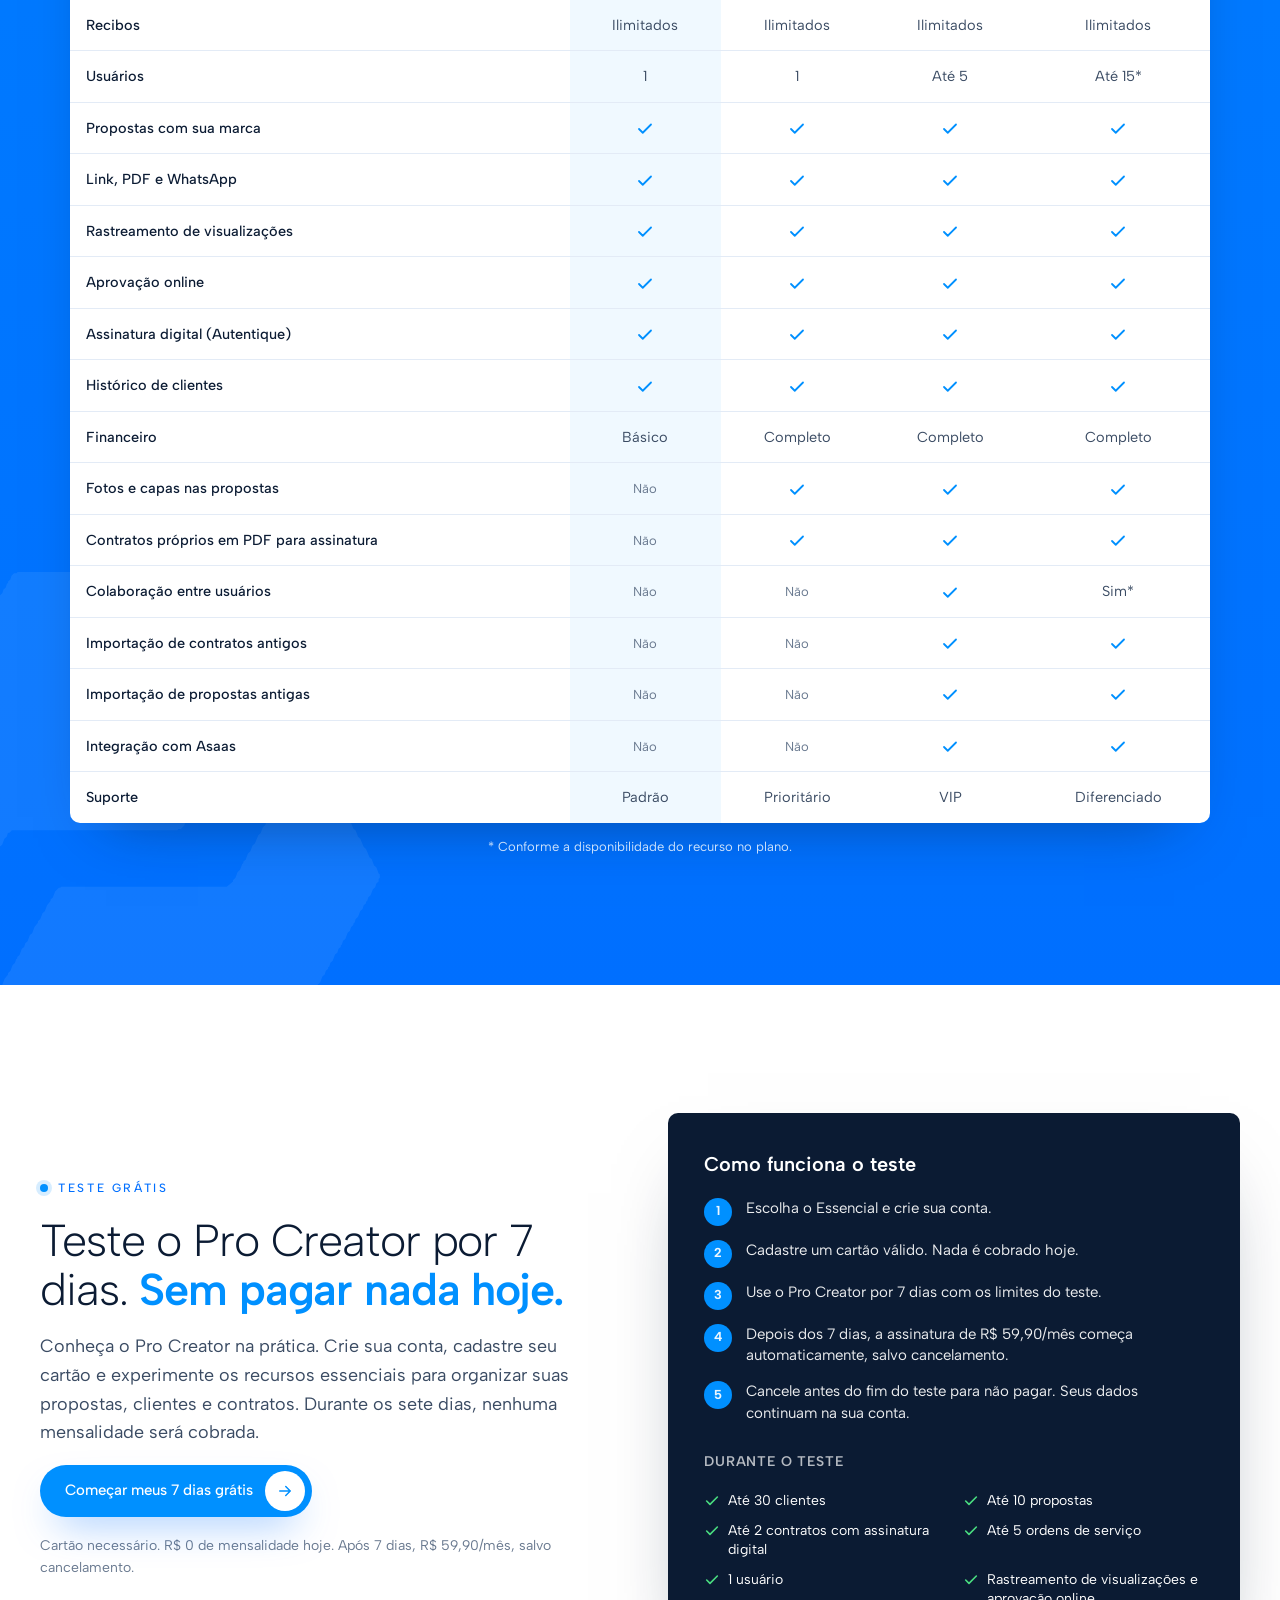
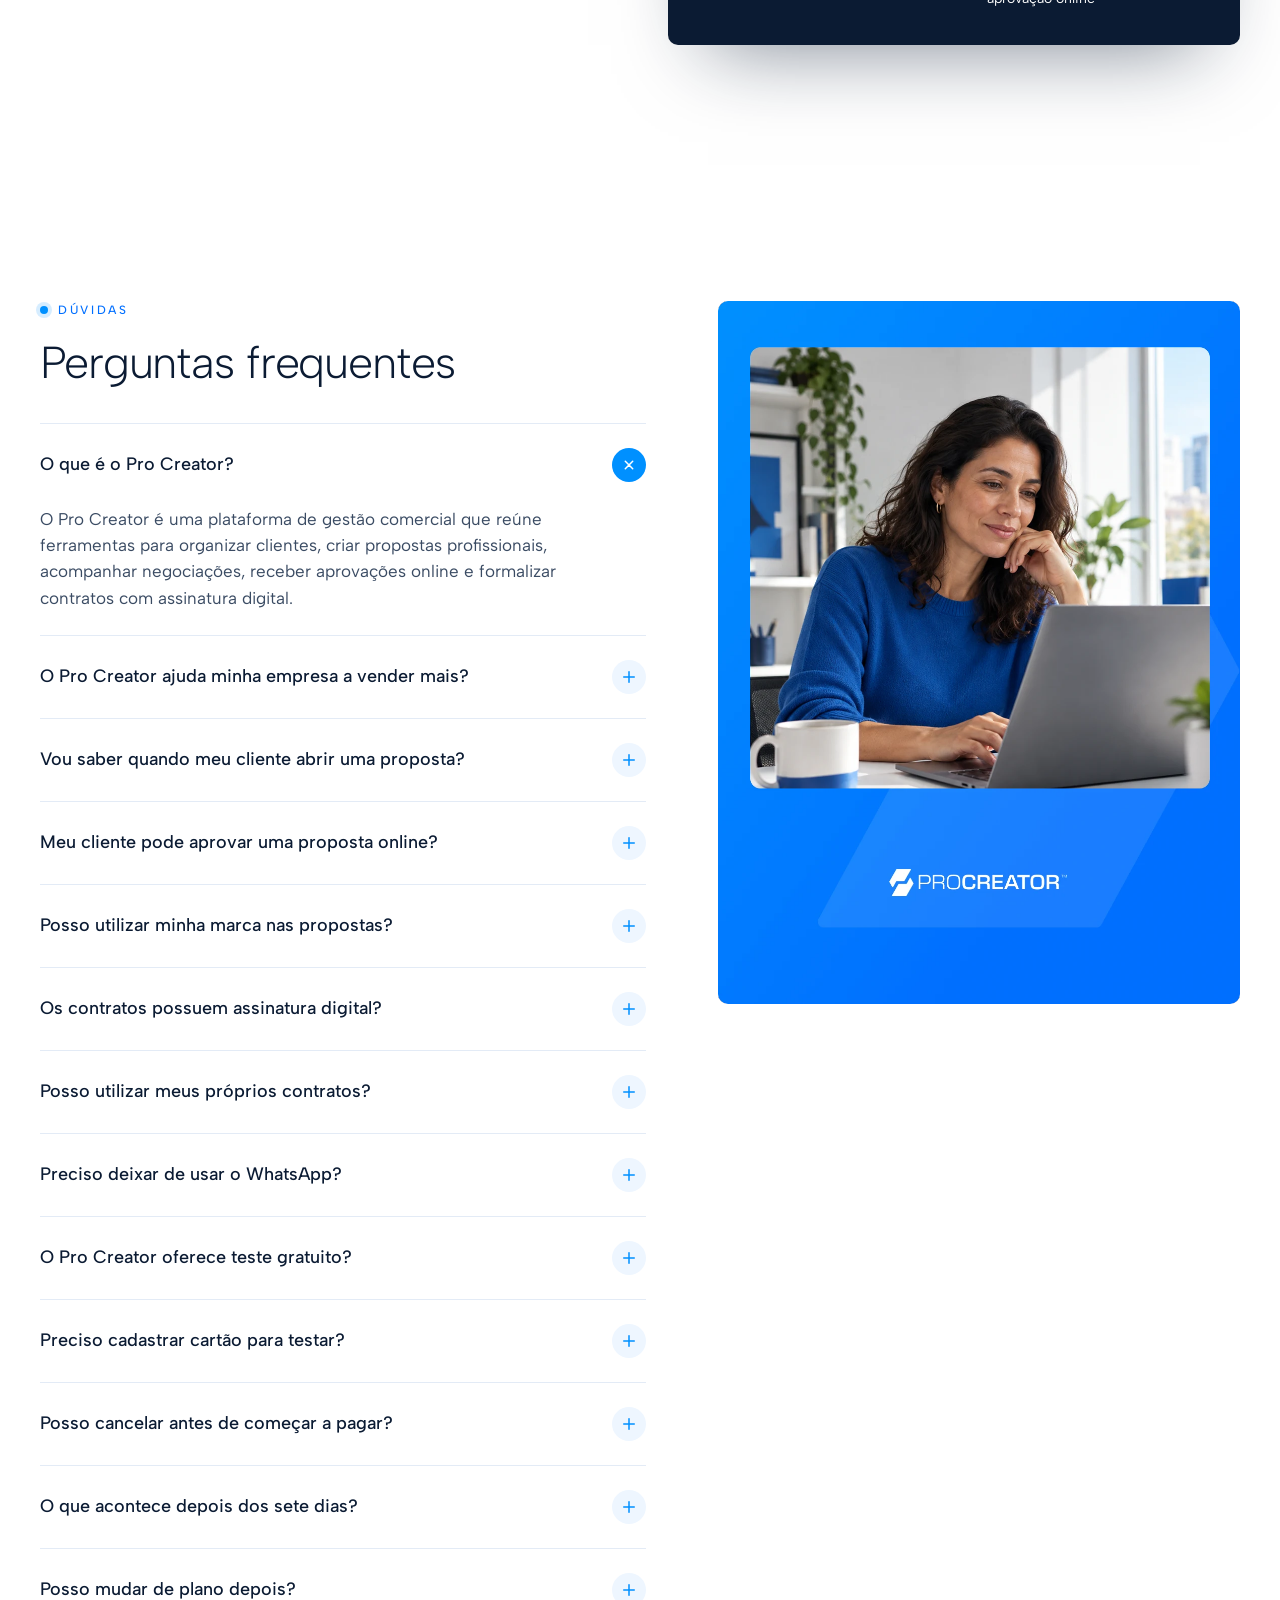
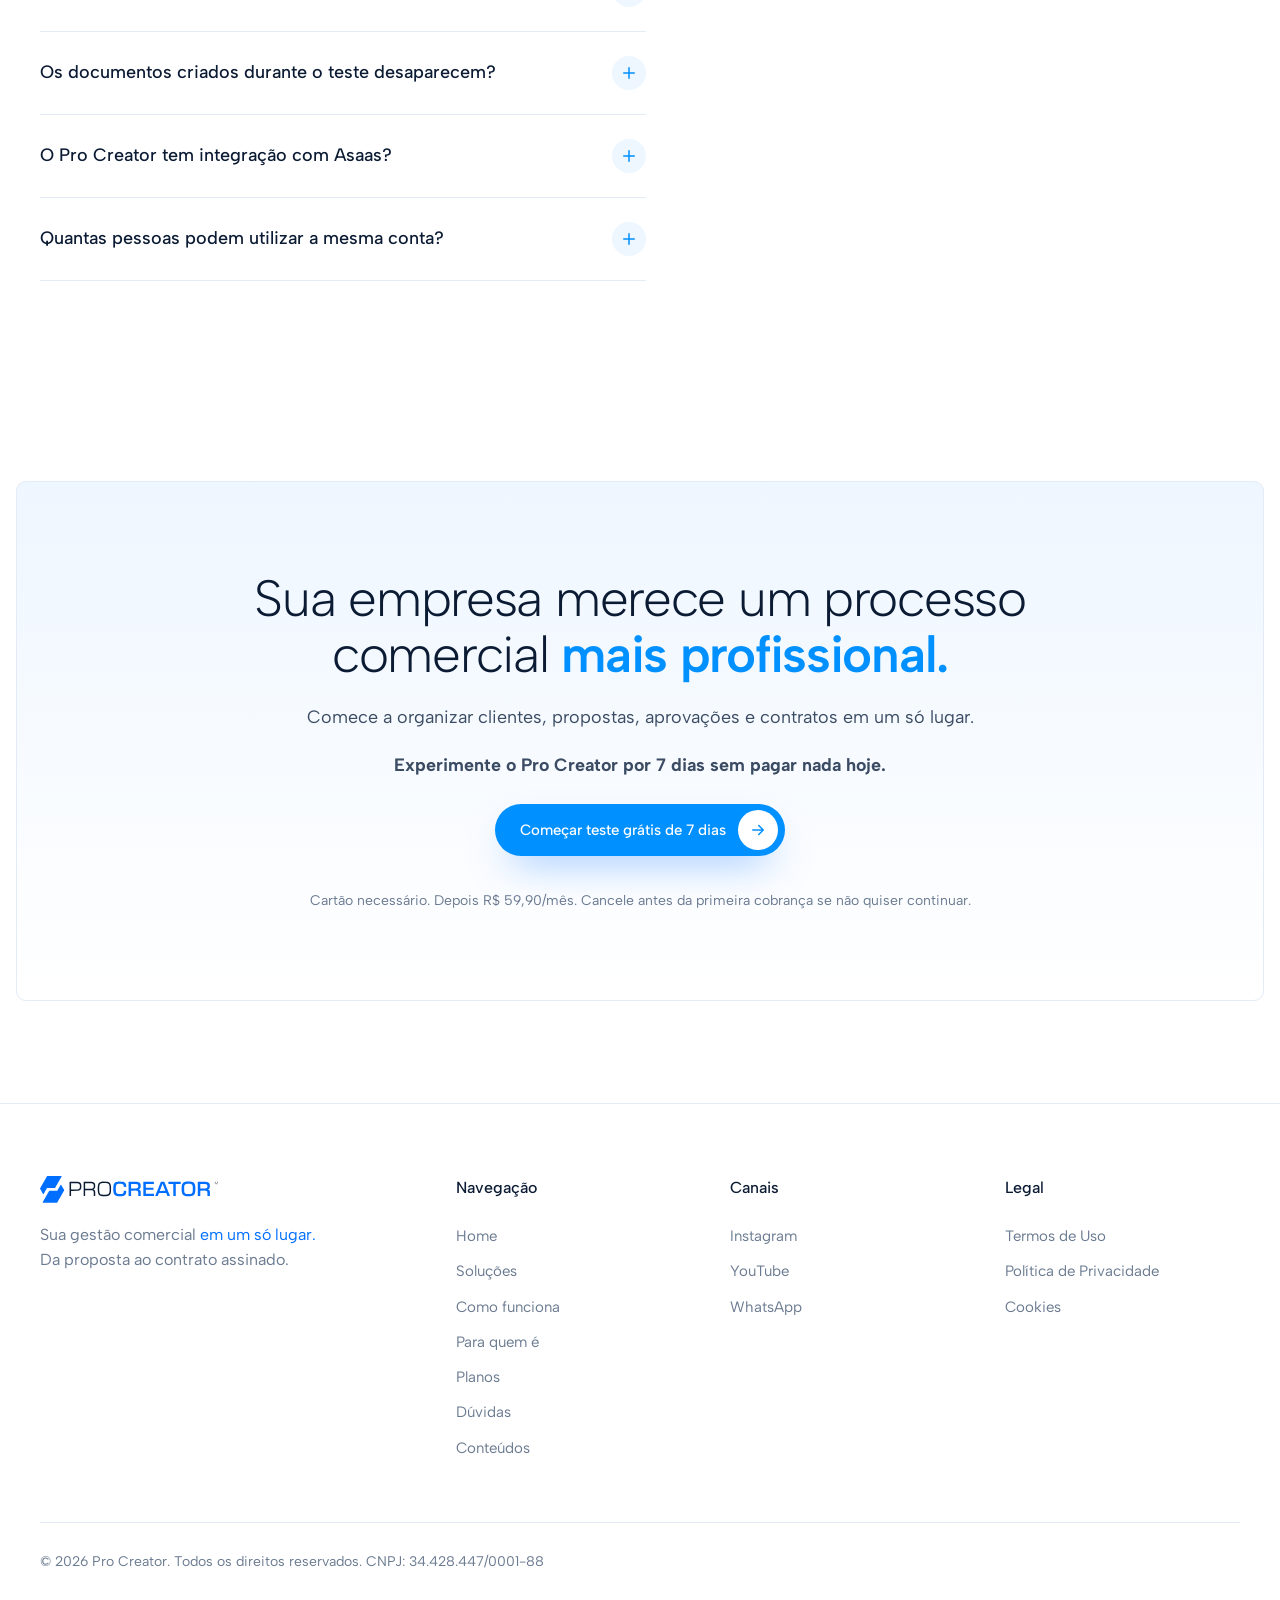
==== commit d66e05b4: "Home V5: VSL no topo no lugar do mockup; mockup vai para a seção seguinte Co-Authored-By: Claude Opu" ====
--- a/index.html
+++ b/index.html
@@ -30,7 +30,7 @@
 <link rel="preconnect" href="https://fonts.gstatic.com" crossorigin>
 <link href="https://fonts.googleapis.com/css2?family=Albert+Sans:wght@300;400;500;600;700&display=swap" rel="stylesheet">
 <link rel="preload" as="image" href="assets/img/mockup-procreator.webp">
-<link rel="stylesheet" href="assets/css/style.css?v=20261107copy">
+<link rel="stylesheet" href="assets/css/style.css?v=20261107hero">
 <style>
 #pc-loader{position:fixed;inset:0;z-index:10000;background:#fff;display:flex;align-items:center;justify-content:center;transition:opacity .35s ease,visibility .35s}
 #pc-loader.done{opacity:0;visibility:hidden}
@@ -121,34 +121,14 @@
 <main>
 
   <!-- HERO -->
-  <section class="hero" id="inicio">
+  <section class="hero hero-v" id="inicio">
     <div class="container hero-split">
       <div class="hs-copy">
         <span class="eyebrow">Plataforma de gestão comercial</span>
         <h1 class="h1">Do primeiro orçamento ao contrato assinado.</h1>
         <p class="hero-lead">Organize seus clientes, crie propostas profissionais, acompanhe negociações e gerencie contratos em um só lugar. Tudo para facilitar o dia a dia da sua empresa.</p>
-        <div class="hero-actions">
-          <a class="btn btn-primary btn-nowrap" data-checkout data-plan="essencial" data-value="59.90" href="https://buy.stripe.com/cNiaEXf2n9af7QYevH2Nq03" target="_blank" rel="noopener noreferrer">Começar meus 7 dias grátis <span class="btn-arrow"><svg class="icon"><use href="#i-arrow"/></svg></span></a>
-          <a class="btn btn-ghost-light btn-hero2" href="#planos">Ver planos e preços</a>
-        </div>
-        <p class="microcopy hs-cond"><strong>R$ 0 hoje · Cartão necessário · Cancele durante o teste sem cobrança.</strong><span class="microcopy-sub">Após 7 dias, R$ 59,90/mês no Essencial.</span></p>
-      </div>
-      <div class="hs-visual">
-        <img class="hs-mockup" src="assets/img/mockup-home.webp?v=1" alt="Dashboard do Pro Creator com prévias de uma proposta comercial e de um contrato para assinatura." width="1600" height="1269" fetchpriority="high" decoding="async">
-      </div>
-    </div>
-  </section>
-
-  <!-- VSL -->
-  <section class="section vsl-sec" id="vsl" aria-label="Vídeo de demonstração do Pro Creator">
-    <div class="container">
-      <div class="section-head" data-reveal>
-        <h2 class="h2">Veja como é fácil usar o Pro Creator <strong>na sua empresa.</strong></h2>
-        <p class="lead">Assista a uma demonstração real e descubra como organizar seu processo comercial, da proposta ao contrato.</p>
-      </div>
-      <div class="vsl-wrap">
-        <div class="hero-video" data-vsl>
-          <video data-vsl-video src="assets/video/vsl-trial.mp4?v=20261107" poster="assets/img/vsl-trial-capa.jpg?v=20261107" autoplay muted loop playsinline preload="metadata" aria-label="Demonstração do Pro Creator"></video>
+        <div class="hero-video hs-video" id="vsl" data-vsl>
+          <video data-vsl-video src="assets/video/vsl-trial.mp4?v=20261107" poster="assets/img/vsl-trial-capa.jpg?v=20261107" autoplay muted loop playsinline preload="metadata" fetchpriority="high" aria-label="Demonstração do Pro Creator"></video>
           <button type="button" data-vsl-unmute class="vsl-unmute" aria-label="Ativar o som do vídeo">
             <svg width="18" height="18" viewBox="0 0 24 24" fill="none" stroke="currentColor" stroke-width="2" stroke-linecap="round" stroke-linejoin="round" aria-hidden="true"><path d="M11 5L6 9H2v6h4l5 4V5z" fill="currentColor"/><line x1="23" y1="9" x2="17" y2="15"/><line x1="17" y1="9" x2="23" y2="15"/></svg>
             <span class="vsl-unmute-t">Toque para ouvir</span><span class="vsl-unmute-d">Clique para ouvir</span>
@@ -156,8 +136,22 @@
           <span data-vsl-play class="vsl-play" hidden aria-hidden="true"><svg width="30" height="30" viewBox="0 0 24 24" aria-hidden="true"><path d="M8 5.5v13l11-6.5z" fill="#fff"/></svg></span>
           <span class="vsl-bar" aria-hidden="true"><span data-vsl-progress></span></span>
         </div>
-      </div>
-      <div class="vsl-cta"><a class="btn btn-primary" data-checkout data-plan="essencial" data-value="59.90" href="https://buy.stripe.com/cNiaEXf2n9af7QYevH2Nq03" target="_blank" rel="noopener noreferrer">Quero testar o Pro Creator grátis <span class="btn-arrow"><svg class="icon"><use href="#i-arrow"/></svg></span></a></div>
+        <div class="hero-actions">
+          <a class="btn btn-primary btn-nowrap" data-checkout data-plan="essencial" data-value="59.90" href="https://buy.stripe.com/cNiaEXf2n9af7QYevH2Nq03" target="_blank" rel="noopener noreferrer">Começar meus 7 dias grátis <span class="btn-arrow"><svg class="icon"><use href="#i-arrow"/></svg></span></a>
+          <a class="btn btn-ghost-light btn-hero2" href="#planos">Ver planos e preços</a>
+        </div>
+        <p class="microcopy hs-cond"><strong>R$ 0 hoje · Cartão necessário · Cancele durante o teste sem cobrança.</strong><span class="microcopy-sub">Após 7 dias, R$ 59,90/mês no Essencial.</span></p>
+      </div>
+    </div>
+  </section>
+
+  <!-- PLATAFORMA (mockup) -->
+  <section class="section hero-mock-sec" aria-label="Pro Creator no computador e no celular">
+    <div class="container">
+      <div class="section-head" data-reveal>
+        <h2 class="h2">Uma plataforma para toda a sua <strong>operação comercial.</strong></h2>
+      </div>
+      <img class="hs-mockup" src="assets/img/mockup-home.webp?v=1" alt="Dashboard do Pro Creator com prévias de uma proposta comercial e de um contrato para assinatura." width="1600" height="1269" loading="lazy" decoding="async">
     </div>
   </section>
 
--- a/assets/css/style.css
+++ b/assets/css/style.css
@@ -876,3 +876,16 @@
 .hs-copy .eyebrow{margin-bottom:14px;color:rgba(255,255,255,.9);letter-spacing:.14em}
 .plans .plans-terms{font-size:14px;opacity:.85}
 @media (max-width:640px){.vsl-sec .hero-video{border-radius:12px}}
+/* Topo com VSL (2026-11-07) */
+.hero.hero-v{min-height:0;display:block}
+.hero-v .hero-split{grid-template-columns:1fr;gap:0}
+.hero-v .hs-copy{align-items:center;text-align:center}
+.hero-v .hs-copy .h1{max-width:20ch}
+.hero-v .hs-copy .hero-lead{max-width:680px}
+.hero-v .hs-copy .hero-actions{justify-content:center;order:4}
+.hero-v .hs-copy .microcopy{order:5}
+.hero-v .hs-video{order:3;width:100%;max-width:880px;margin:6px auto}
+.hero-mock-sec{padding-top:56px;padding-bottom:56px}
+.hero-mock-sec .section-head{margin-bottom:28px;text-align:center}
+.hero-mock-sec .hs-mockup{margin:0 auto;max-width:900px}
+@media (max-width:720px){.hero-v .hs-video{border-radius:12px}.hero-mock-sec{padding-top:40px;padding-bottom:32px}}
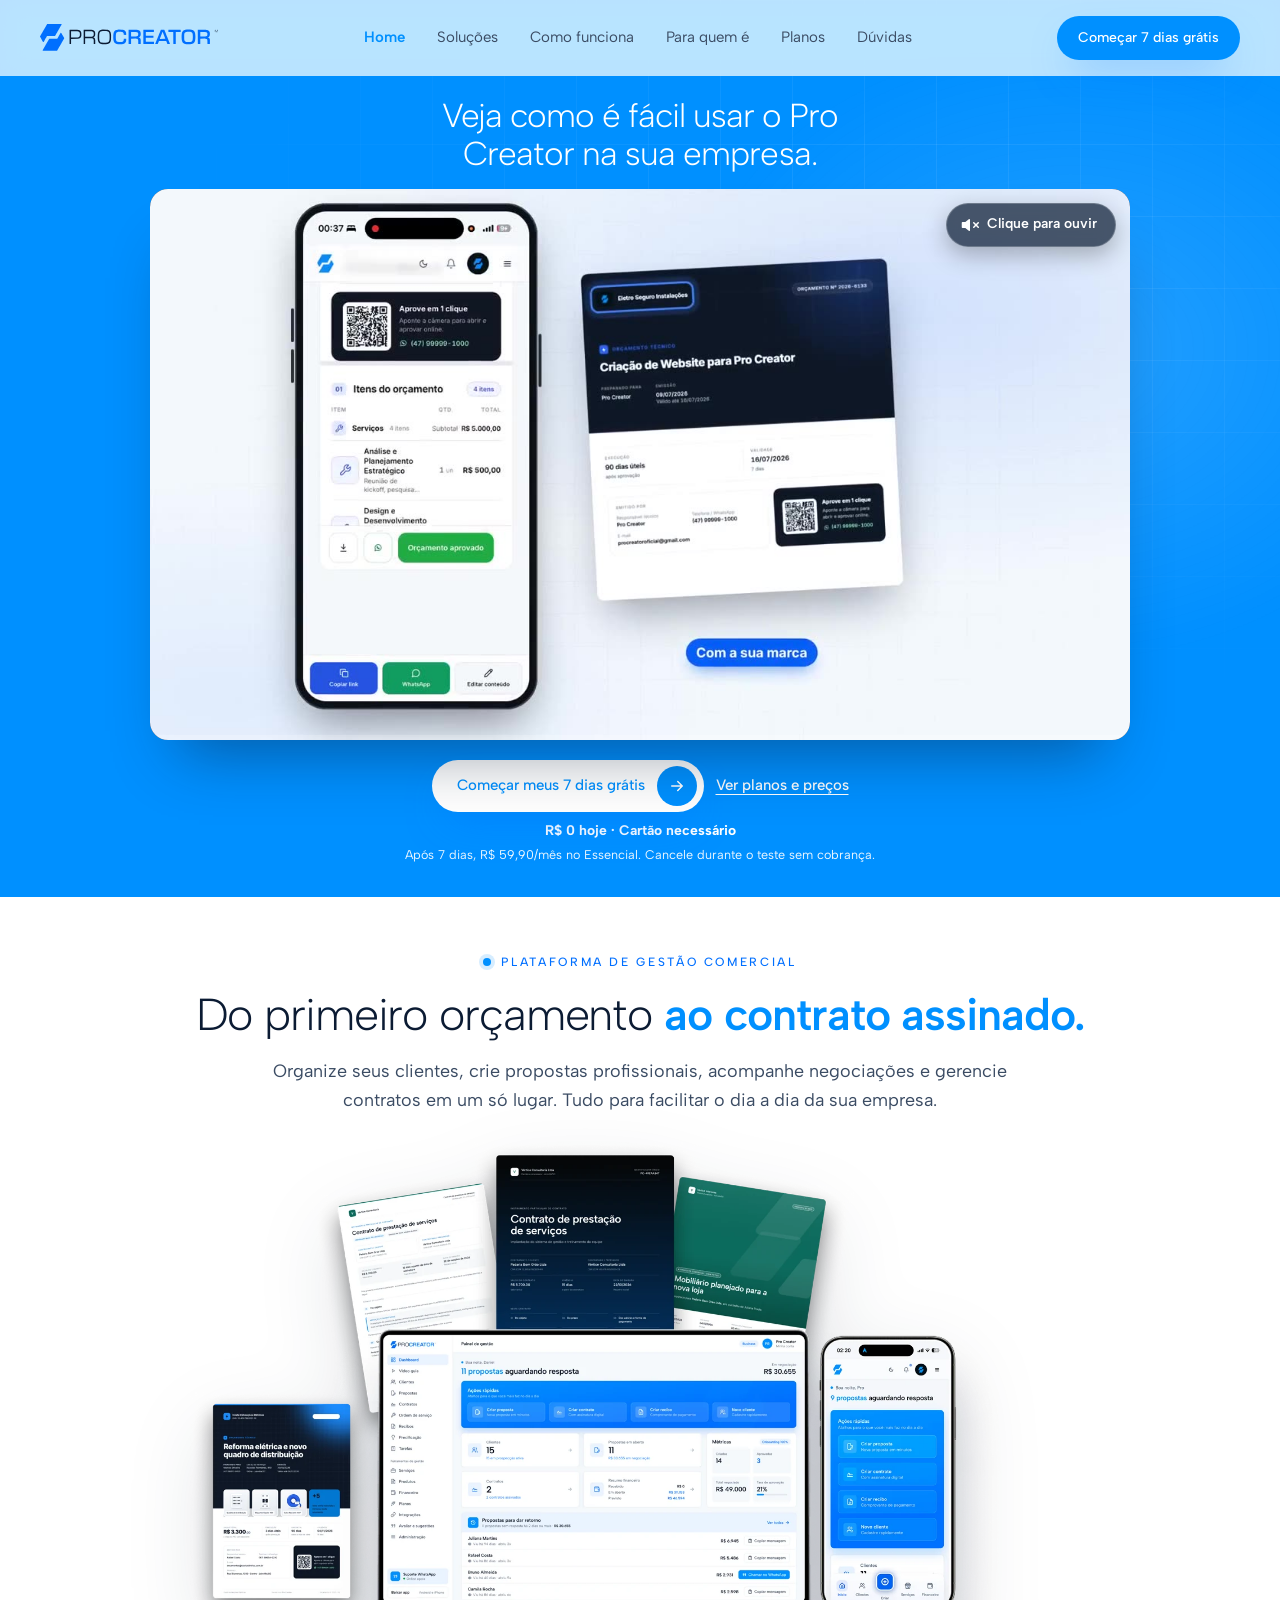
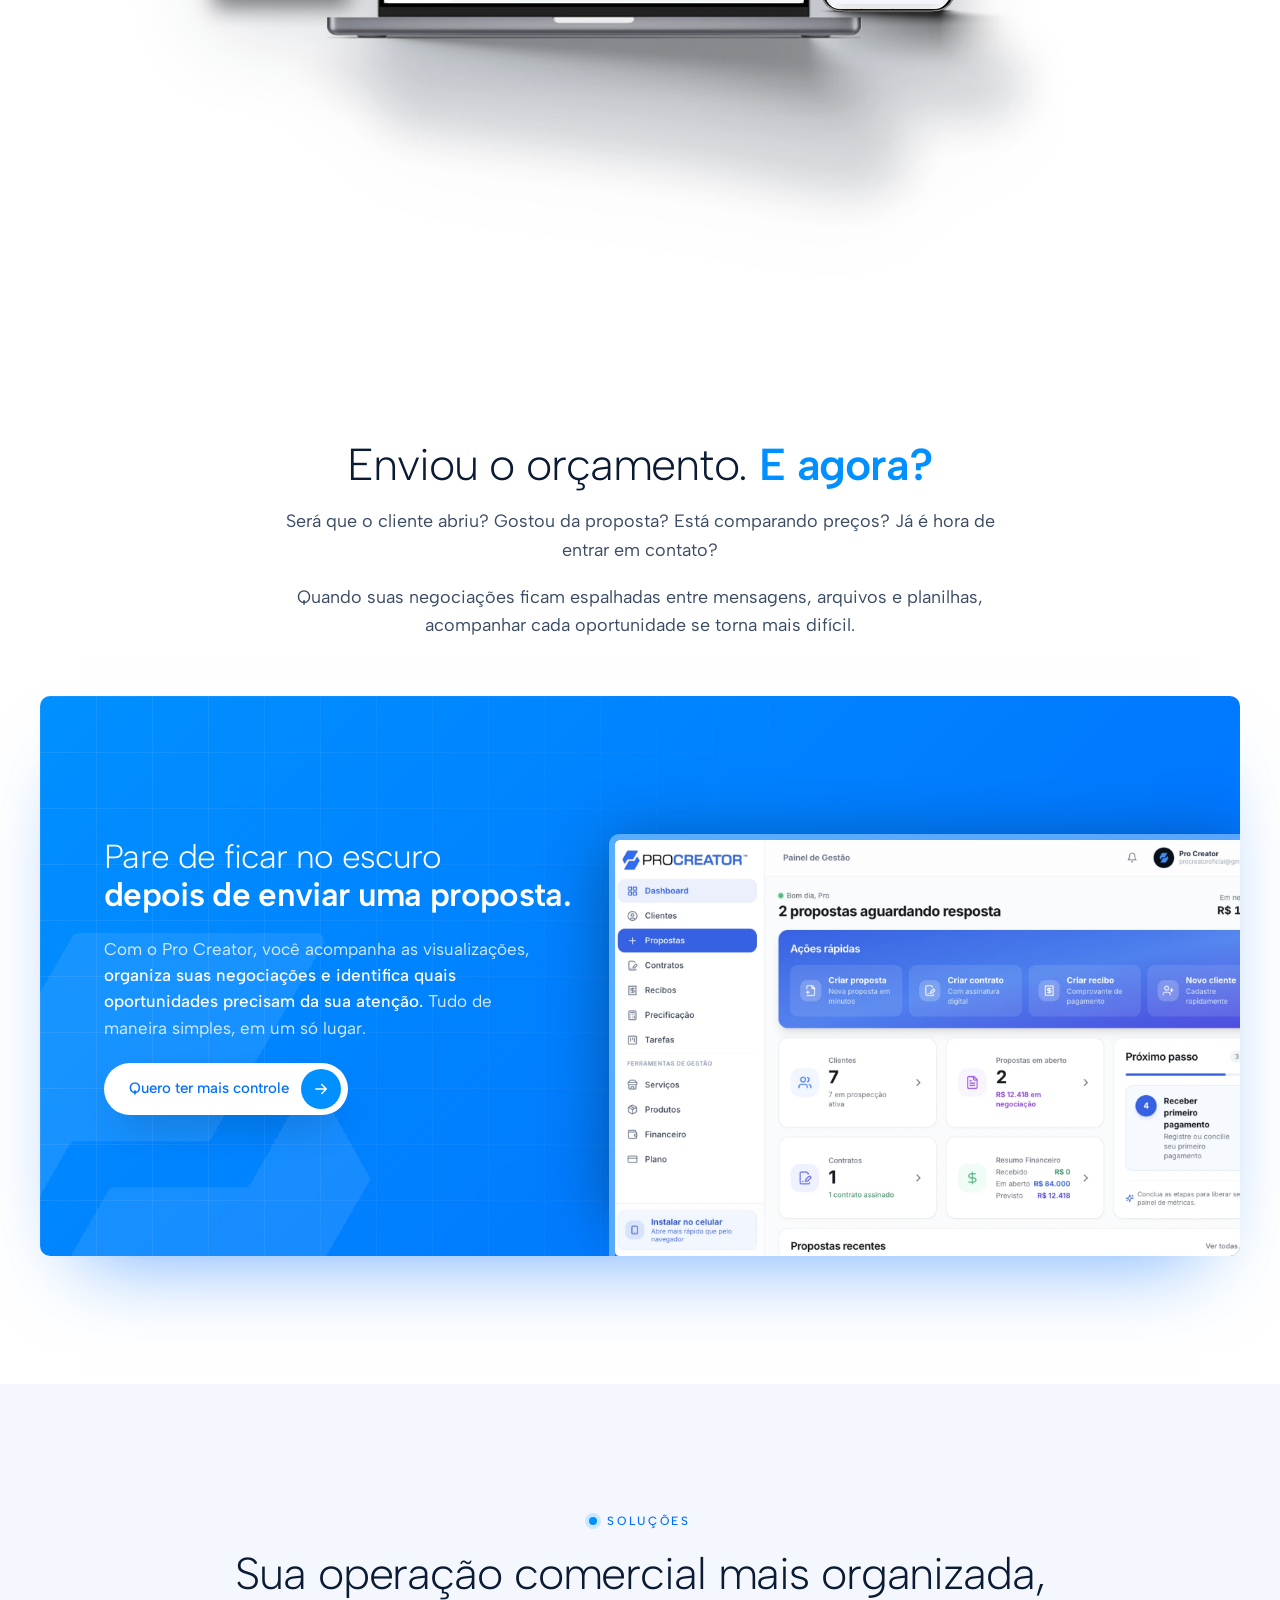
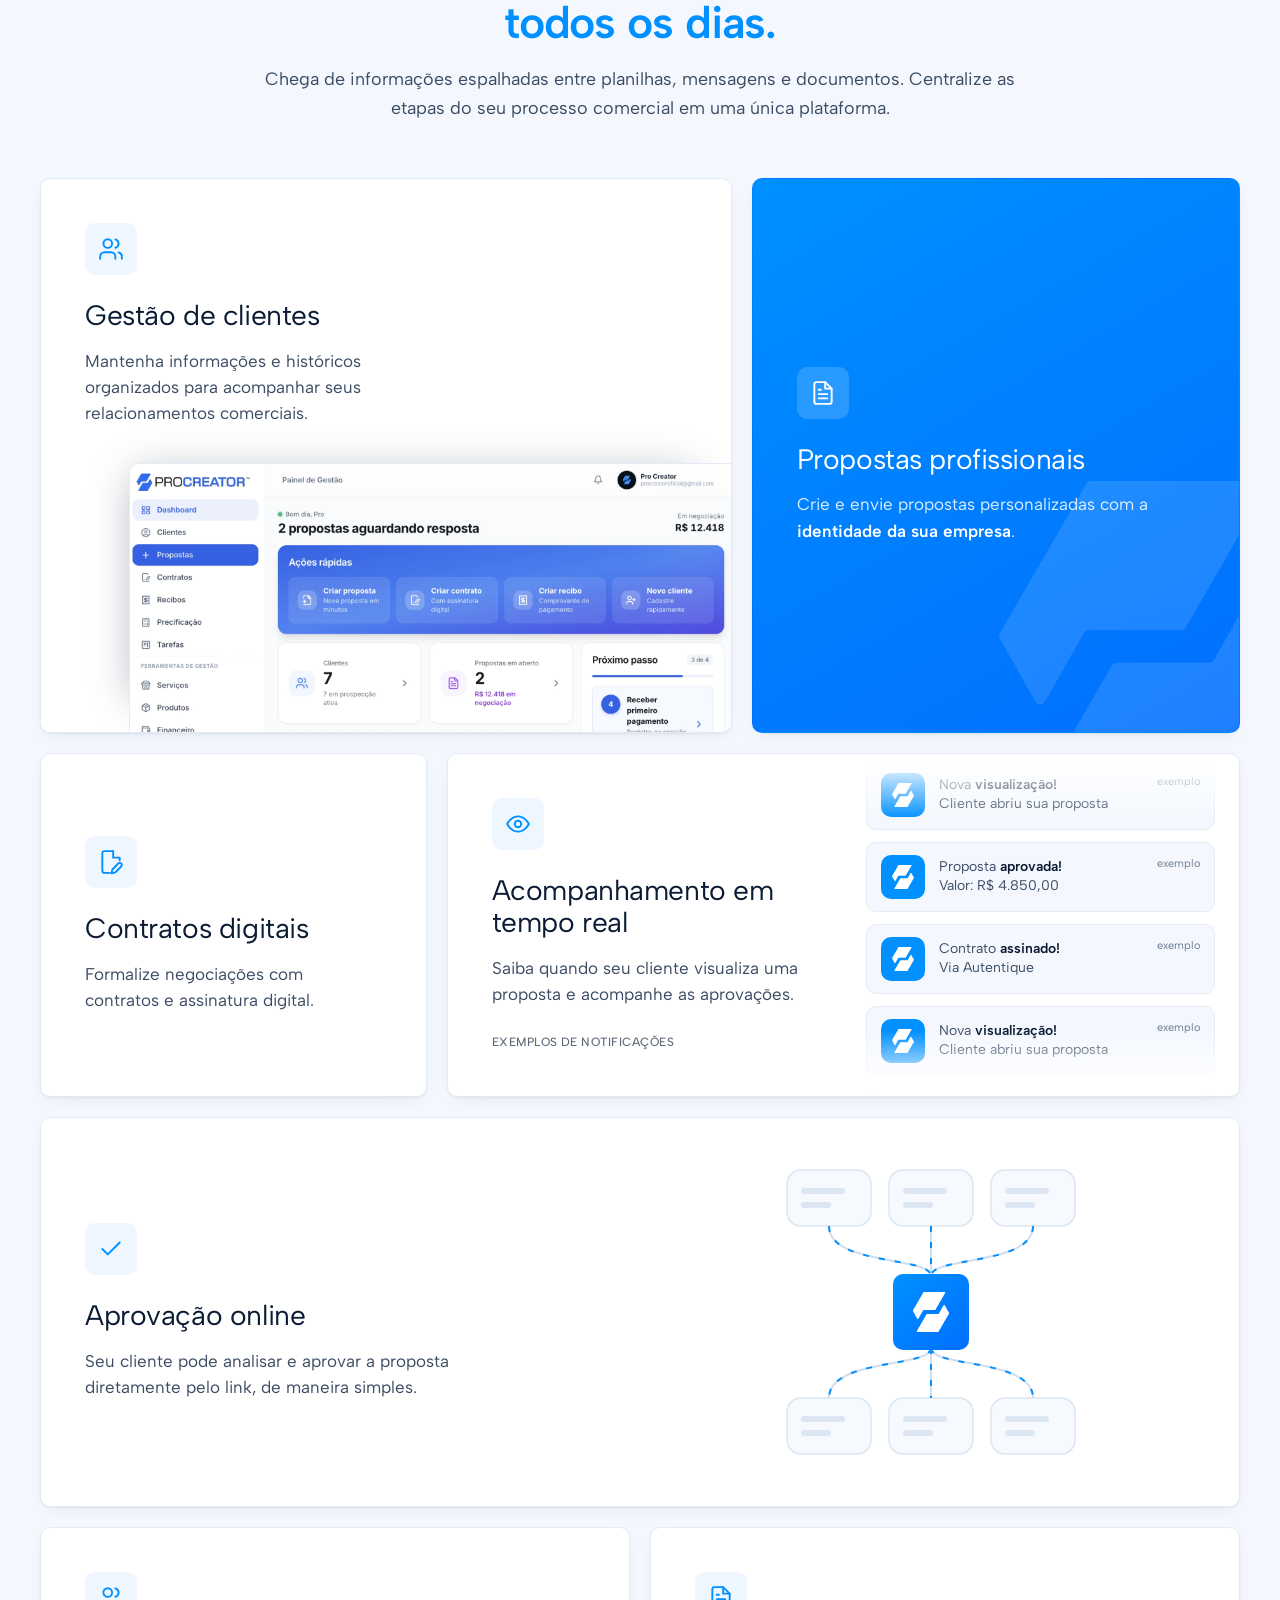
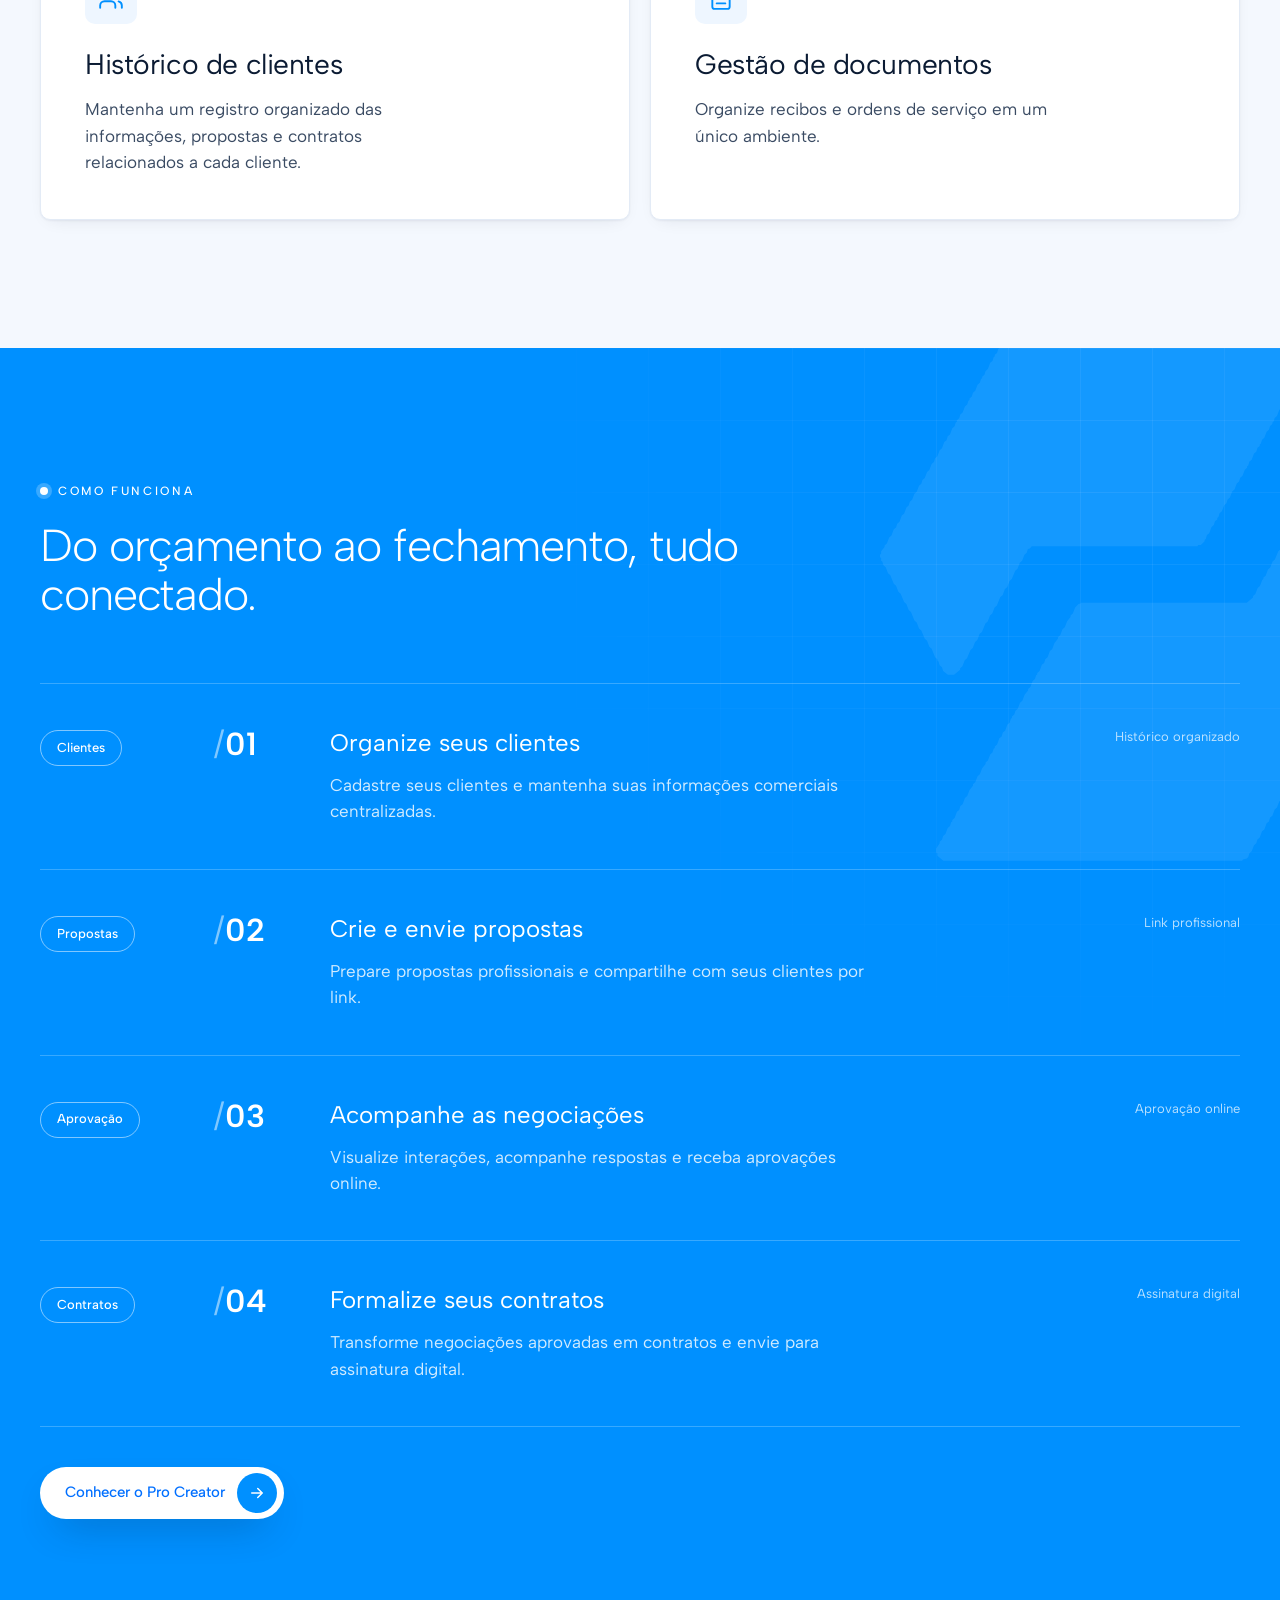
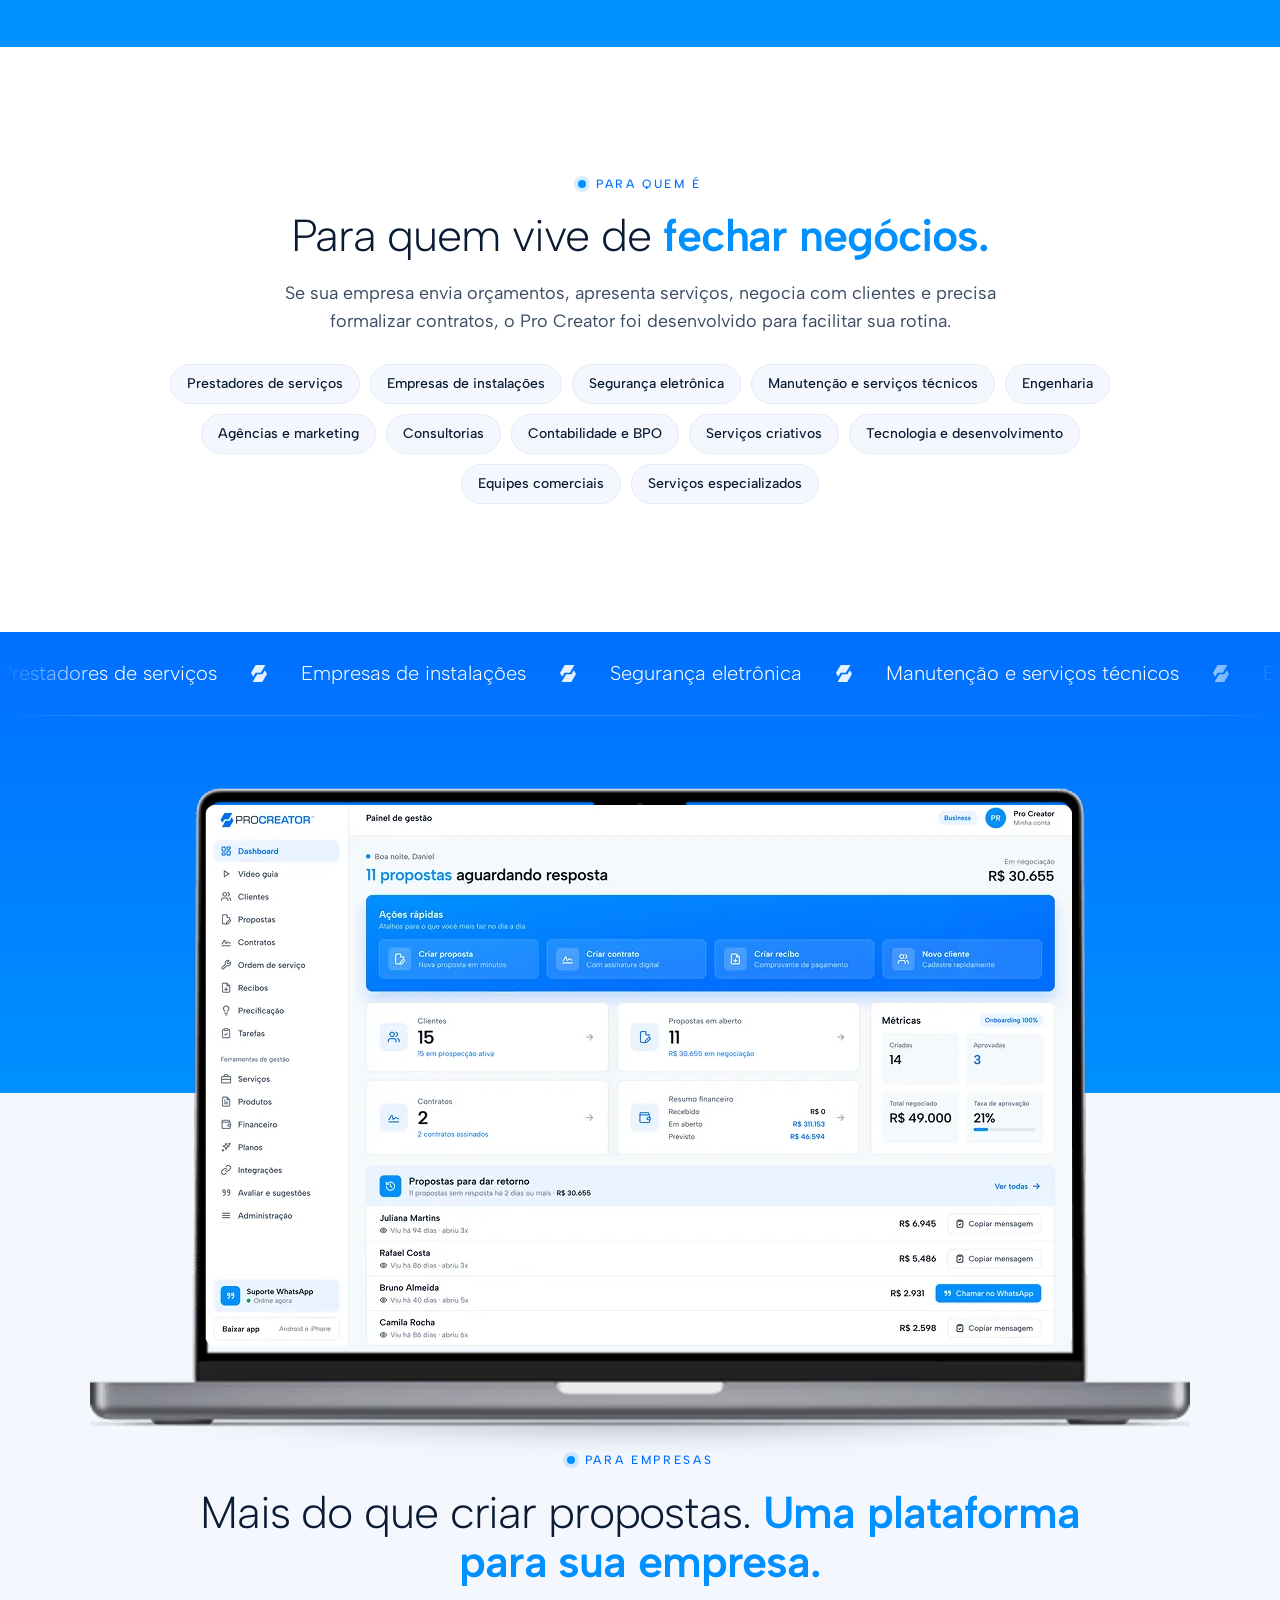
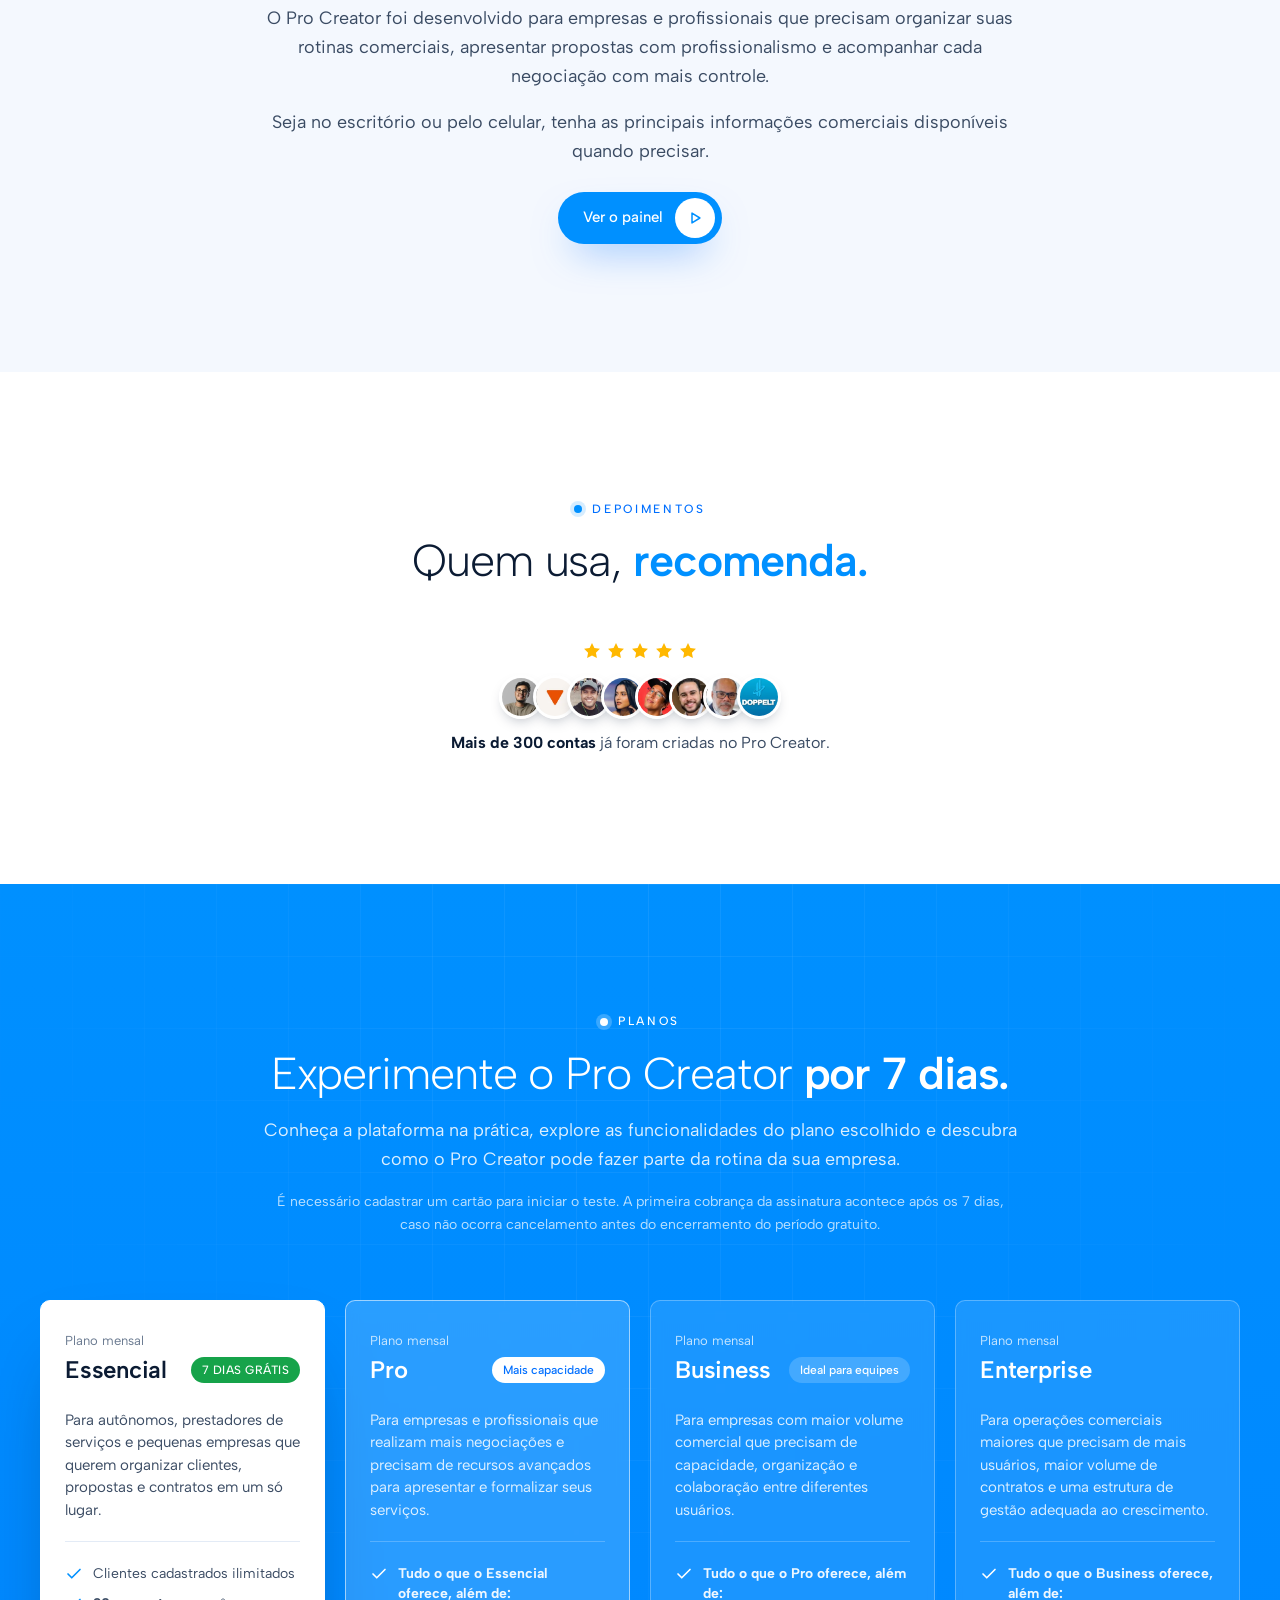
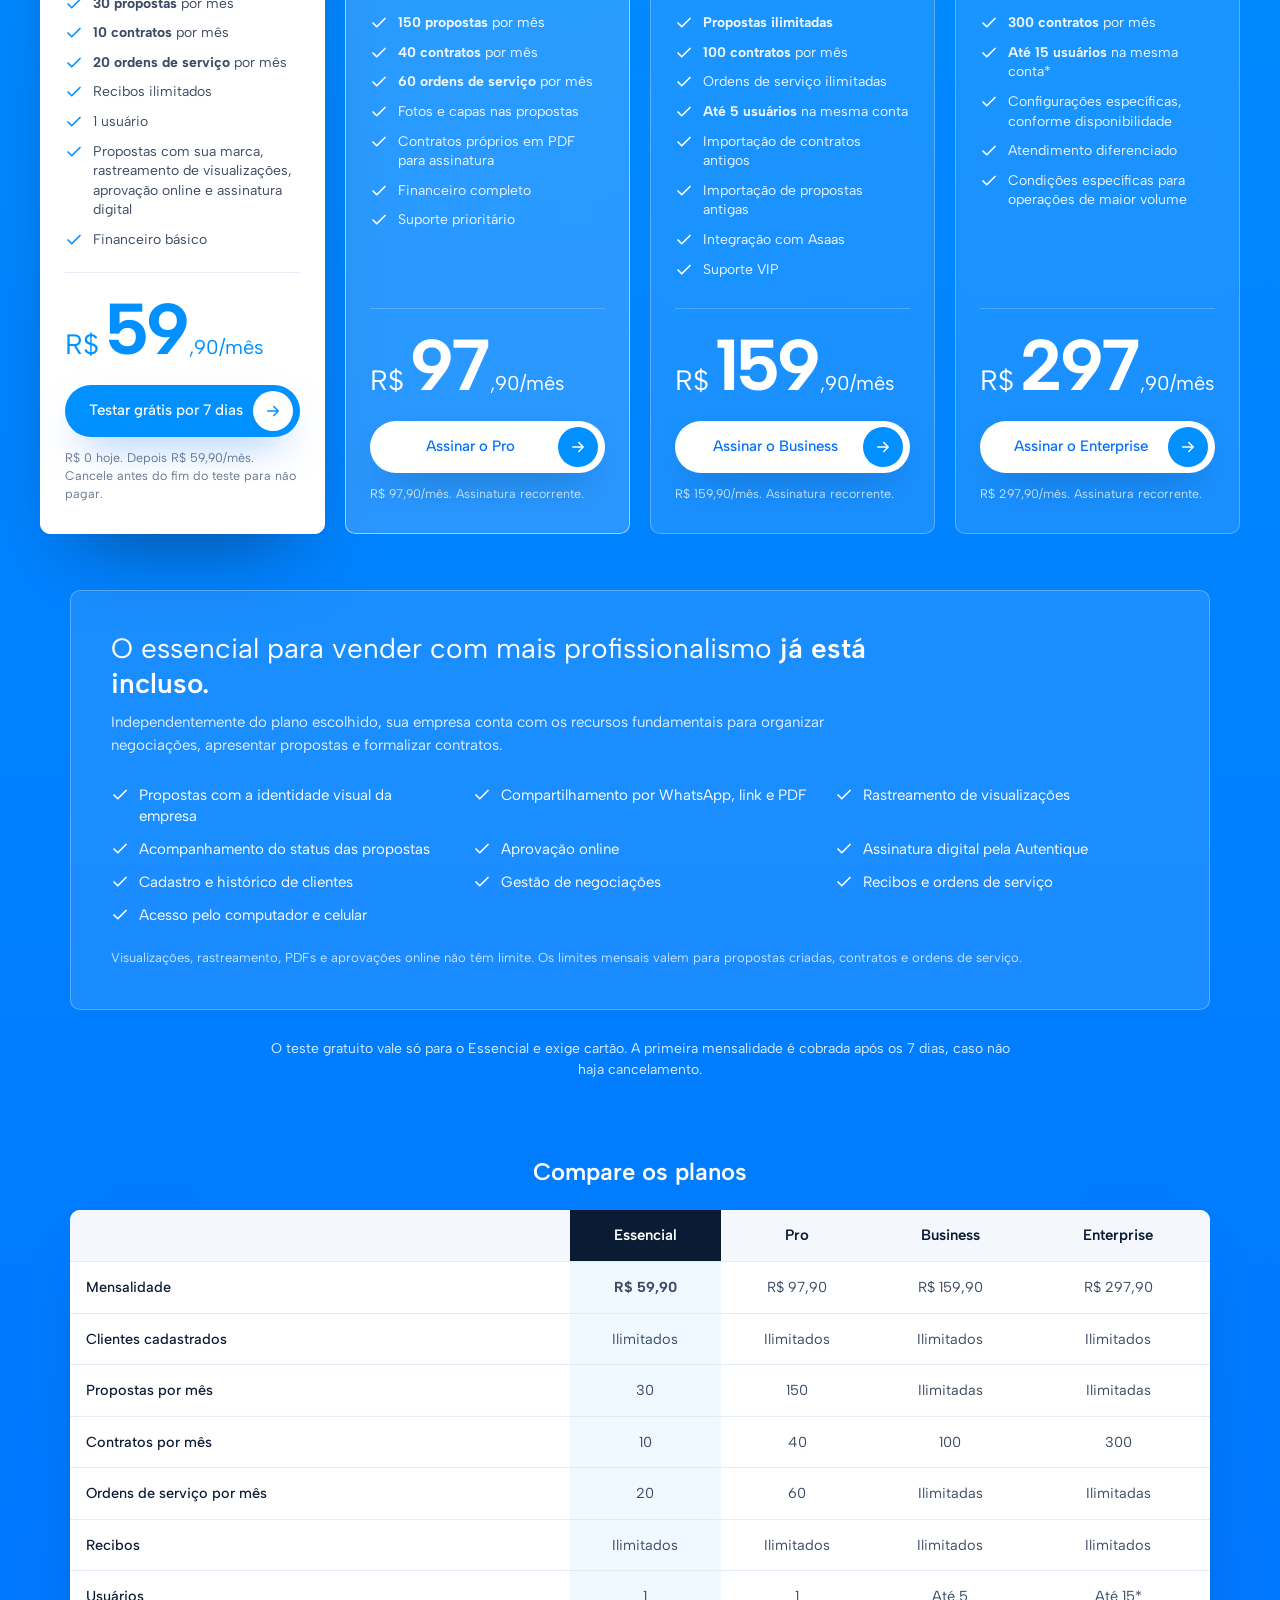
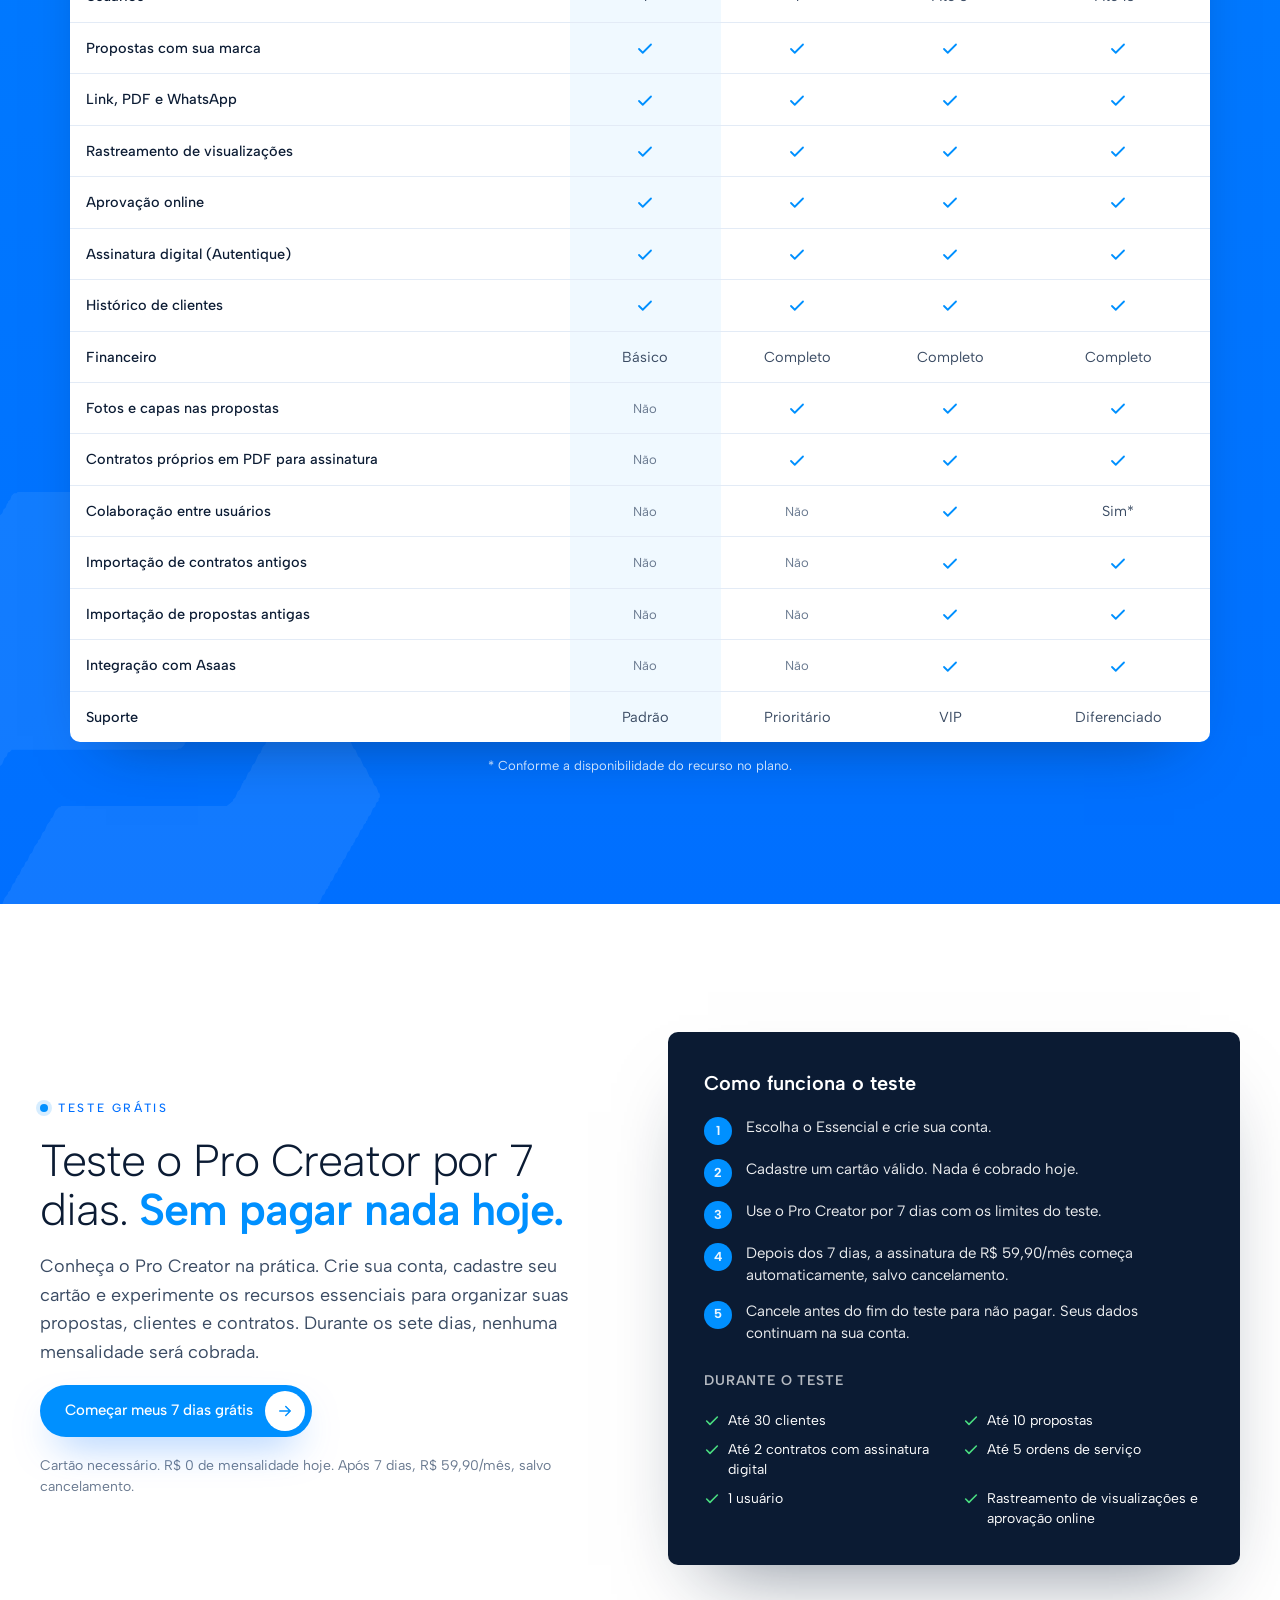
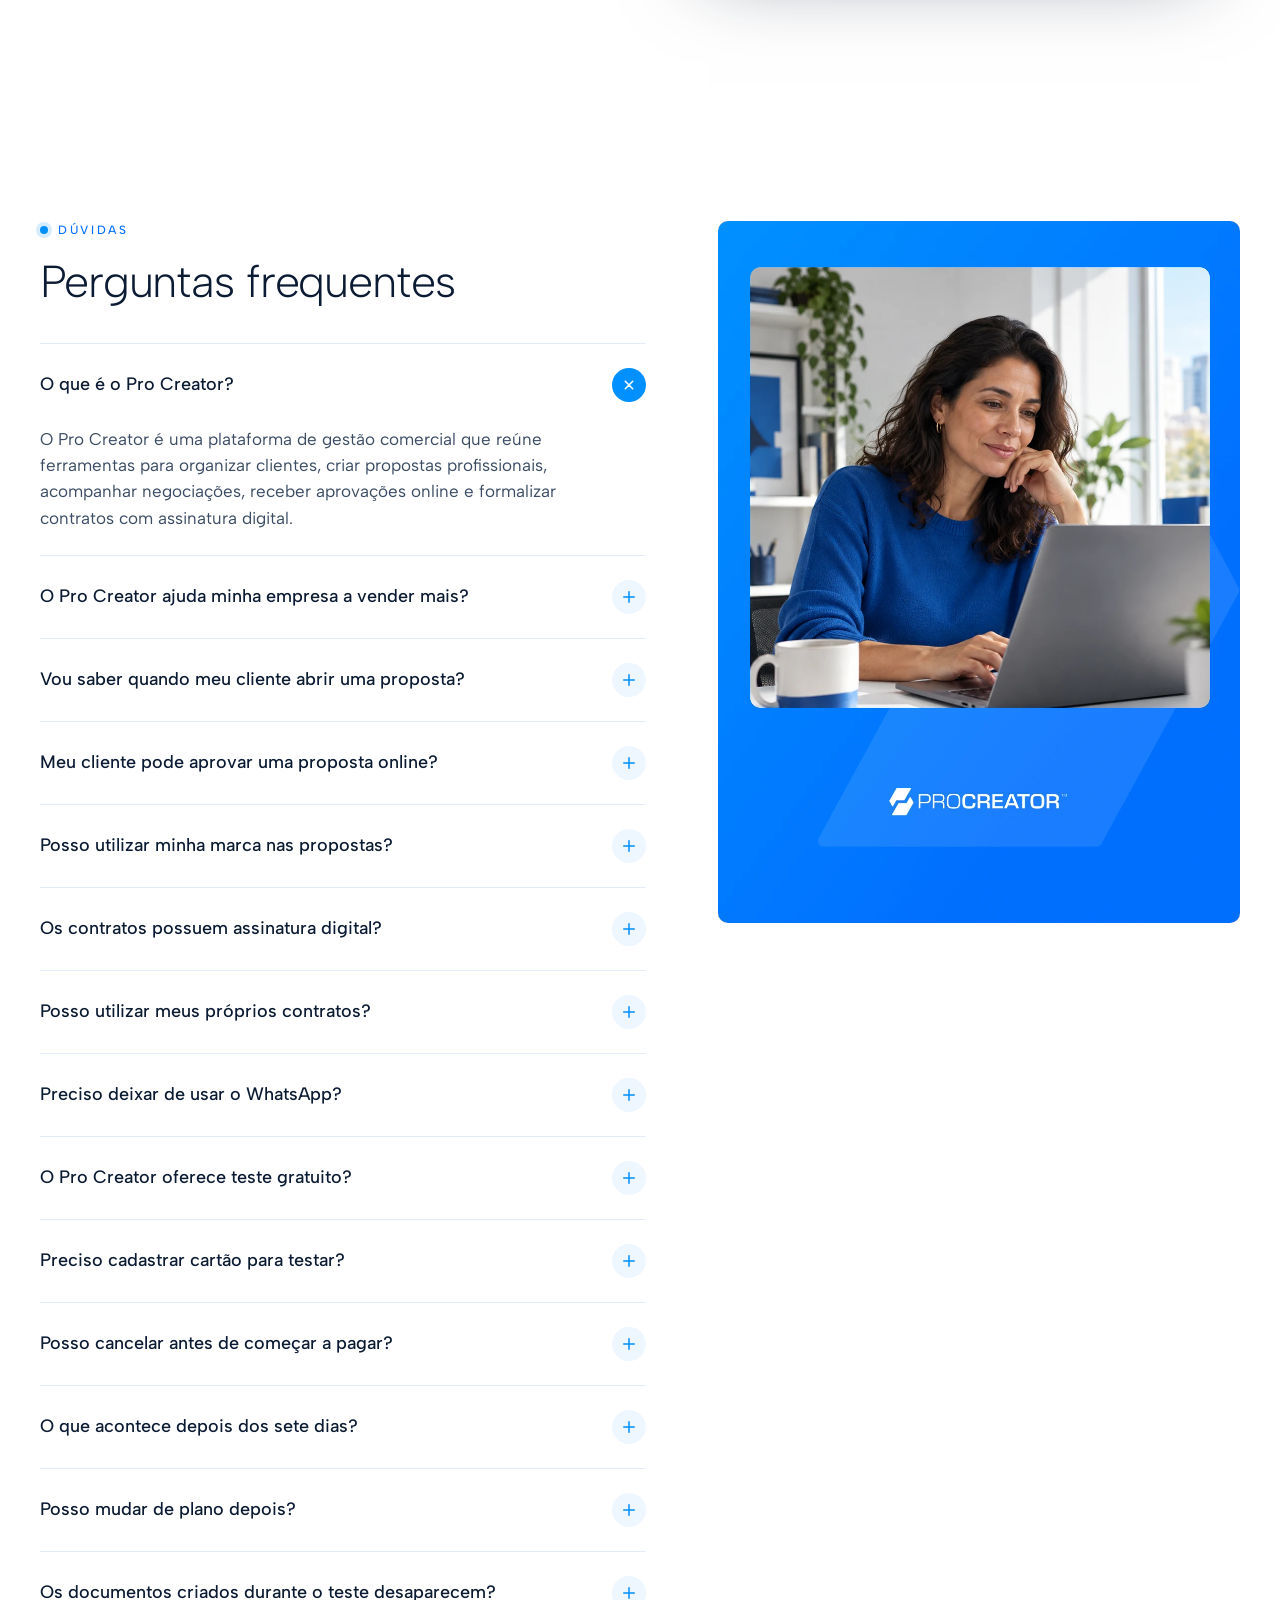
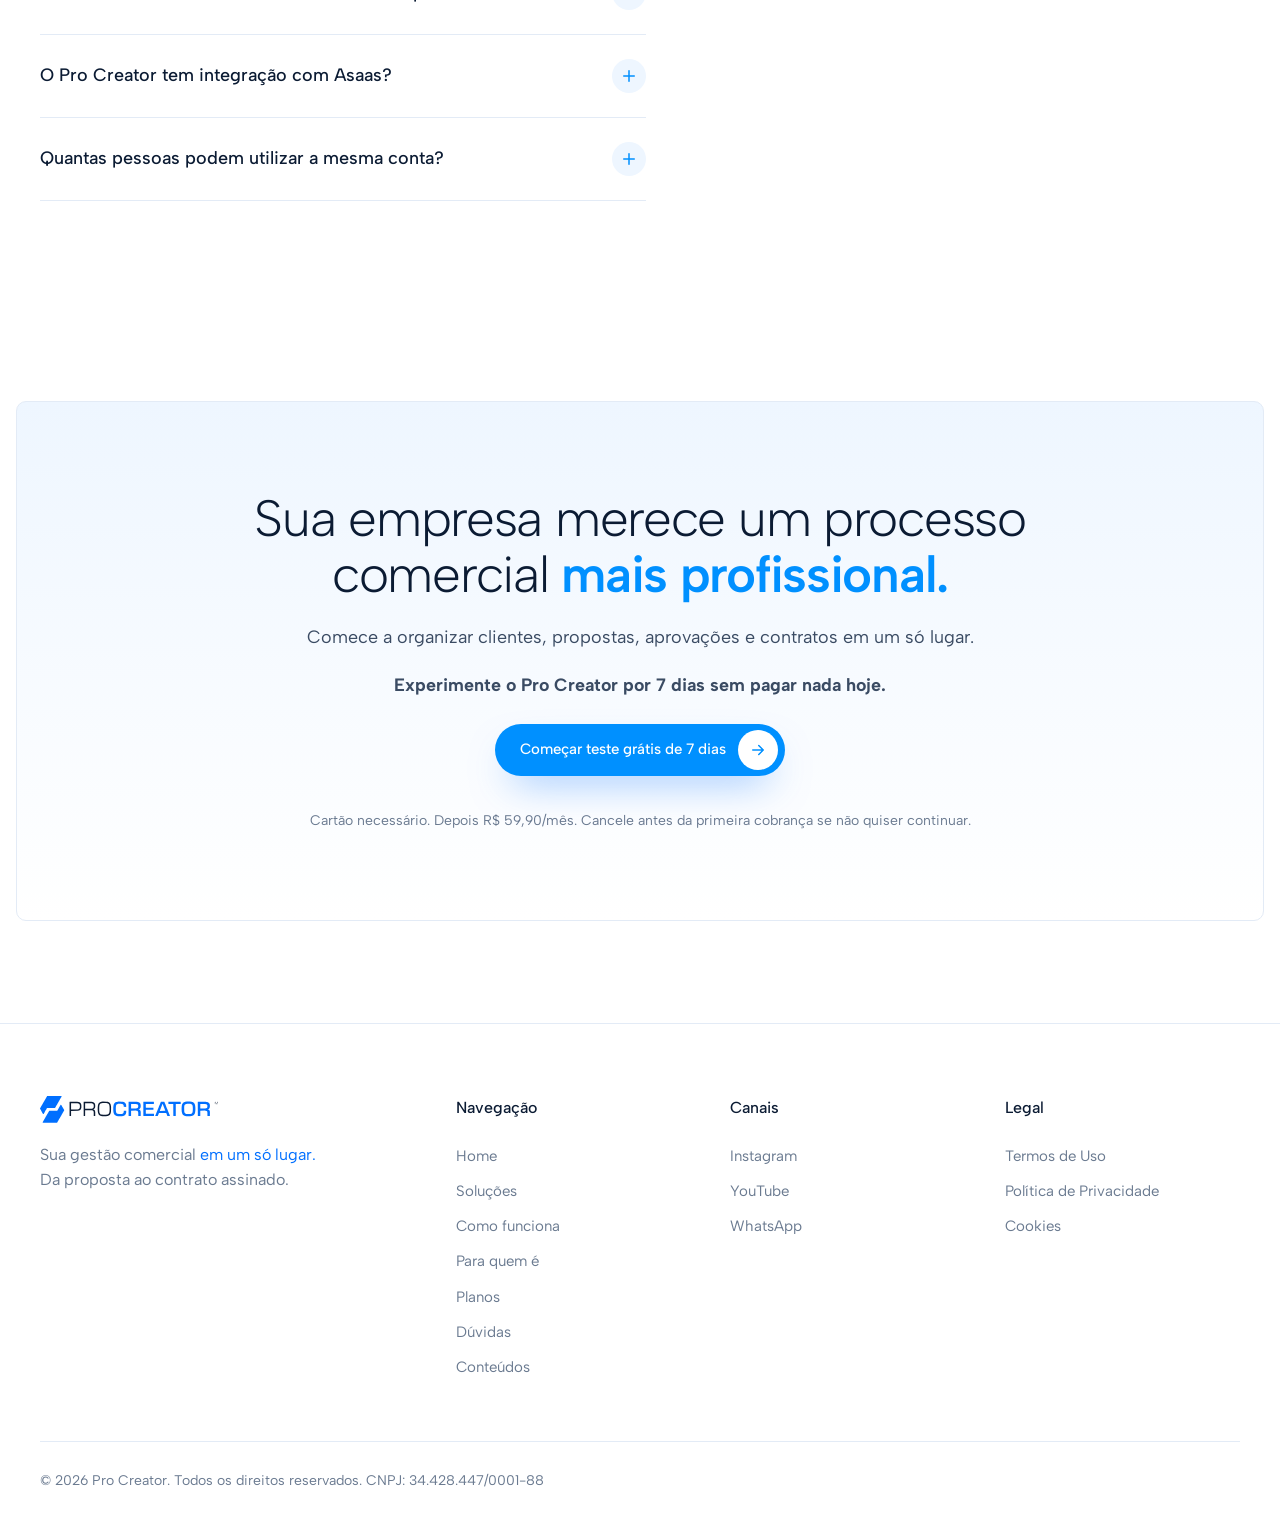
==== commit 19ce2c11: "Home V5: VSL como primeira dobra; título institucional vai para a seção do mockup Co-Authored-By: Cl" ====
--- a/index.html
+++ b/index.html
@@ -30,7 +30,7 @@
 <link rel="preconnect" href="https://fonts.gstatic.com" crossorigin>
 <link href="https://fonts.googleapis.com/css2?family=Albert+Sans:wght@300;400;500;600;700&display=swap" rel="stylesheet">
 <link rel="preload" as="image" href="assets/img/mockup-procreator.webp">
-<link rel="stylesheet" href="assets/css/style.css?v=20261107hero">
+<link rel="stylesheet" href="assets/css/style.css?v=20261107hero2">
 <style>
 #pc-loader{position:fixed;inset:0;z-index:10000;background:#fff;display:flex;align-items:center;justify-content:center;transition:opacity .35s ease,visibility .35s}
 #pc-loader.done{opacity:0;visibility:hidden}
@@ -124,9 +124,7 @@
   <section class="hero hero-v" id="inicio">
     <div class="container hero-split">
       <div class="hs-copy">
-        <span class="eyebrow">Plataforma de gestão comercial</span>
-        <h1 class="h1">Do primeiro orçamento ao contrato assinado.</h1>
-        <p class="hero-lead">Organize seus clientes, crie propostas profissionais, acompanhe negociações e gerencie contratos em um só lugar. Tudo para facilitar o dia a dia da sua empresa.</p>
+        <h1 class="h1 hv-title">Veja como é fácil usar o Pro Creator na sua empresa.</h1>
         <div class="hero-video hs-video" id="vsl" data-vsl>
           <video data-vsl-video src="assets/video/vsl-trial.mp4?v=20261107" poster="assets/img/vsl-trial-capa.jpg?v=20261107" autoplay muted loop playsinline preload="metadata" fetchpriority="high" aria-label="Demonstração do Pro Creator"></video>
           <button type="button" data-vsl-unmute class="vsl-unmute" aria-label="Ativar o som do vídeo">
@@ -140,7 +138,7 @@
           <a class="btn btn-primary btn-nowrap" data-checkout data-plan="essencial" data-value="59.90" href="https://buy.stripe.com/cNiaEXf2n9af7QYevH2Nq03" target="_blank" rel="noopener noreferrer">Começar meus 7 dias grátis <span class="btn-arrow"><svg class="icon"><use href="#i-arrow"/></svg></span></a>
           <a class="btn btn-ghost-light btn-hero2" href="#planos">Ver planos e preços</a>
         </div>
-        <p class="microcopy hs-cond"><strong>R$ 0 hoje · Cartão necessário · Cancele durante o teste sem cobrança.</strong><span class="microcopy-sub">Após 7 dias, R$ 59,90/mês no Essencial.</span></p>
+        <p class="microcopy hs-cond"><strong>R$ 0 hoje · Cartão necessário</strong><span class="microcopy-sub">Após 7 dias, R$ 59,90/mês no Essencial. Cancele durante o teste sem cobrança.</span></p>
       </div>
     </div>
   </section>
@@ -149,7 +147,9 @@
   <section class="section hero-mock-sec" aria-label="Pro Creator no computador e no celular">
     <div class="container">
       <div class="section-head" data-reveal>
-        <h2 class="h2">Uma plataforma para toda a sua <strong>operação comercial.</strong></h2>
+        <span class="eyebrow">Plataforma de gestão comercial</span>
+        <h2 class="h2">Do primeiro orçamento <strong>ao contrato assinado.</strong></h2>
+        <p class="lead">Organize seus clientes, crie propostas profissionais, acompanhe negociações e gerencie contratos em um só lugar. Tudo para facilitar o dia a dia da sua empresa.</p>
       </div>
       <img class="hs-mockup" src="assets/img/mockup-home.webp?v=1" alt="Dashboard do Pro Creator com prévias de uma proposta comercial e de um contrato para assinatura." width="1600" height="1269" loading="lazy" decoding="async">
     </div>
--- a/assets/css/style.css
+++ b/assets/css/style.css
@@ -889,3 +889,9 @@
 .hero-mock-sec .section-head{margin-bottom:28px;text-align:center}
 .hero-mock-sec .hs-mockup{margin:0 auto;max-width:900px}
 @media (max-width:720px){.hero-v .hs-video{border-radius:12px}.hero-mock-sec{padding-top:40px;padding-bottom:32px}}
+/* Primeira dobra = VSL (2026-11-07b) */
+.hero.hero-v{padding-top:calc(var(--header) + 20px);padding-bottom:32px}
+.hero-v .hs-copy{gap:16px}
+.hero-v .hv-title{font-size:clamp(1.5rem,2.6vw,2.4rem);line-height:1.15;max-width:26ch}
+.hero-v .hs-video{max-width:min(980px,calc((100svh - 300px) * 16 / 9));min-width:min(640px,100%);margin:0 auto}
+@media (max-width:720px){.hero.hero-v{padding-top:calc(var(--header) + 10px);padding-bottom:24px}.hero-v .hs-copy{gap:12px}.hero-v .hv-title{font-size:1.35rem}.hero-v .hs-video{min-width:0;max-width:100%}}
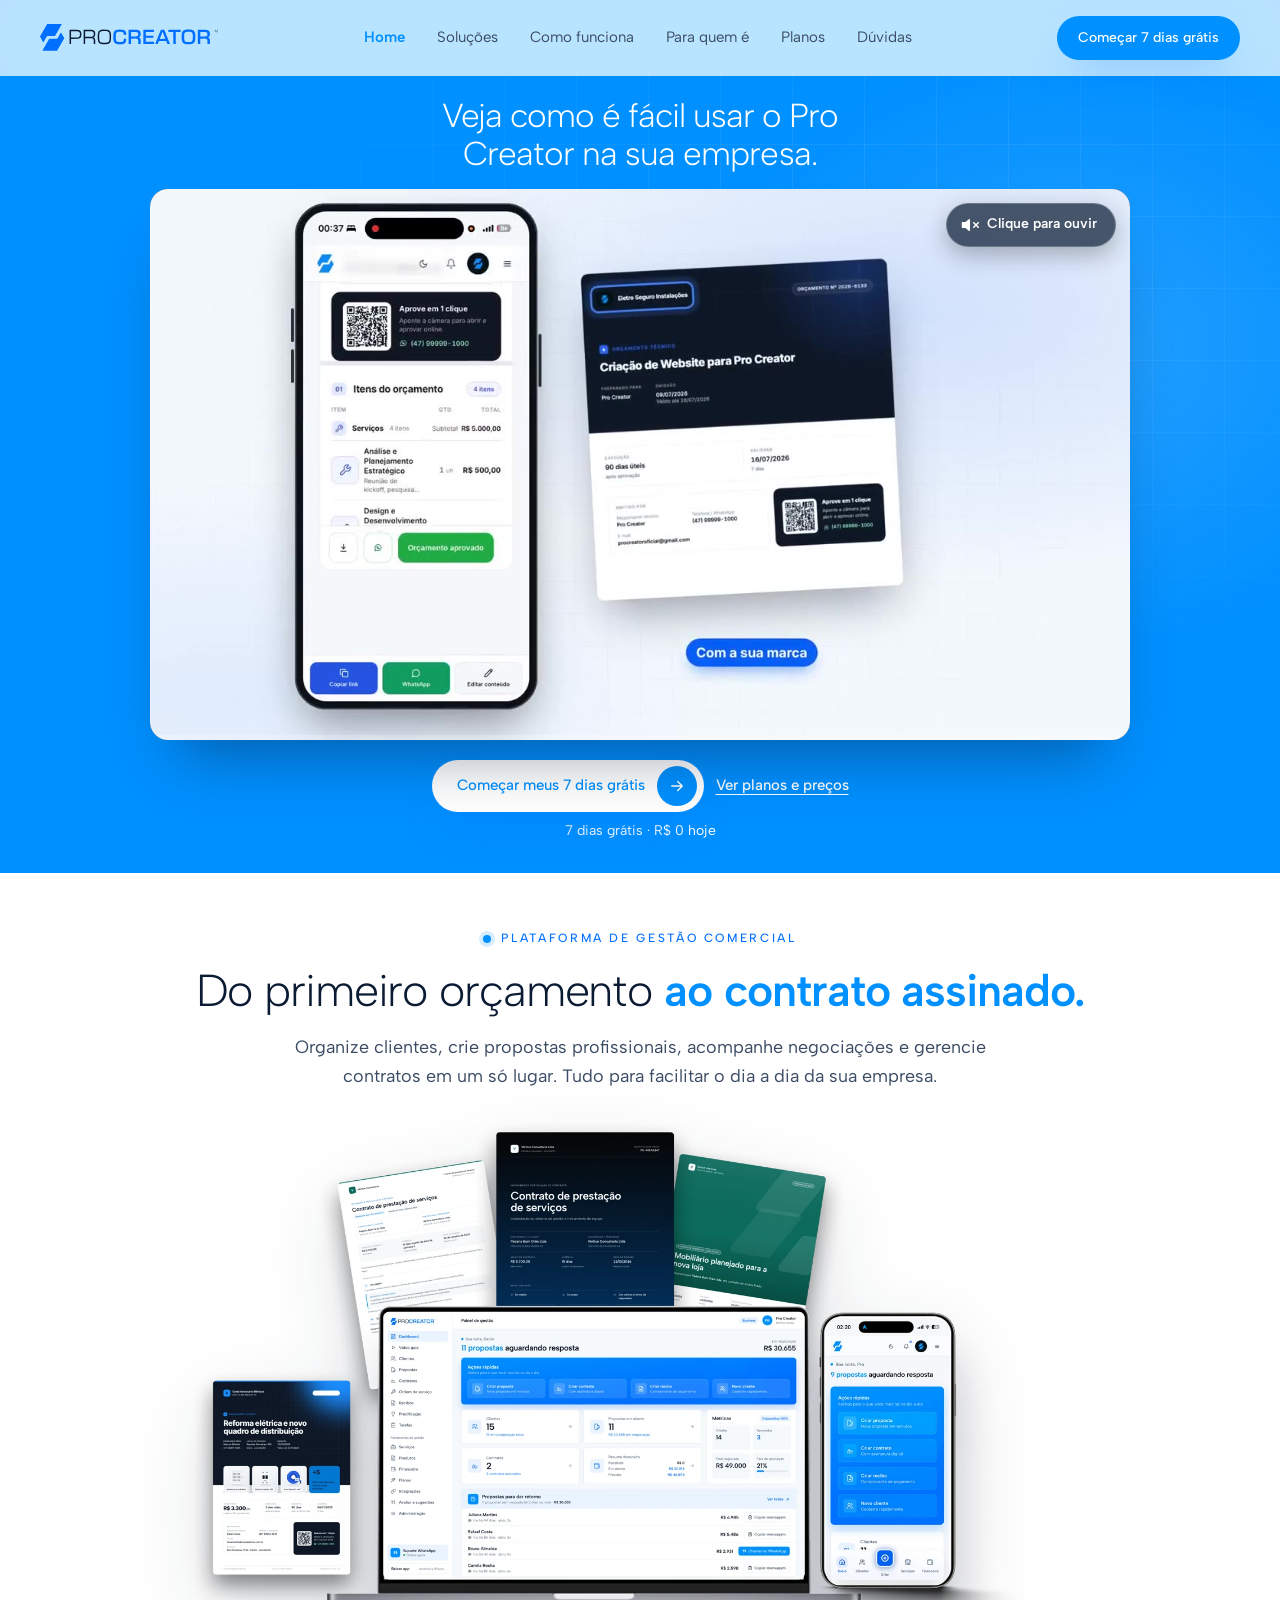
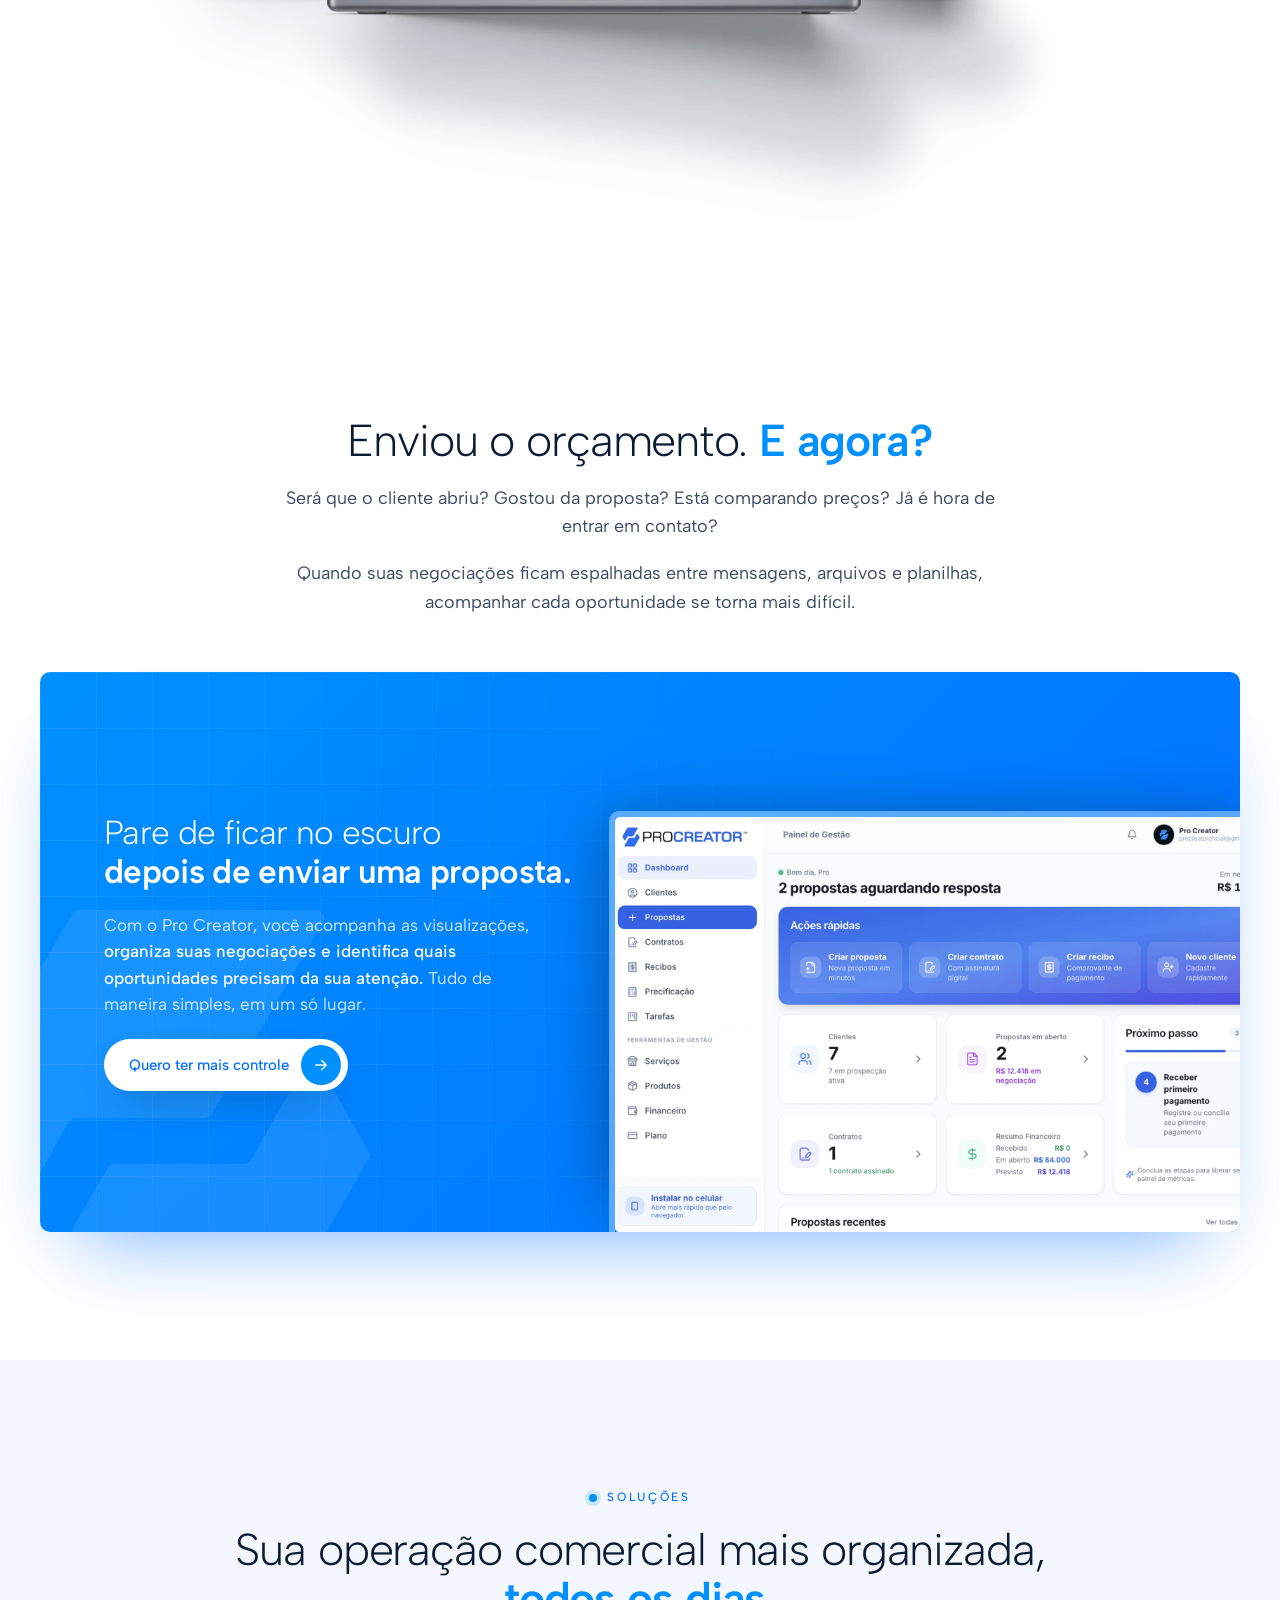
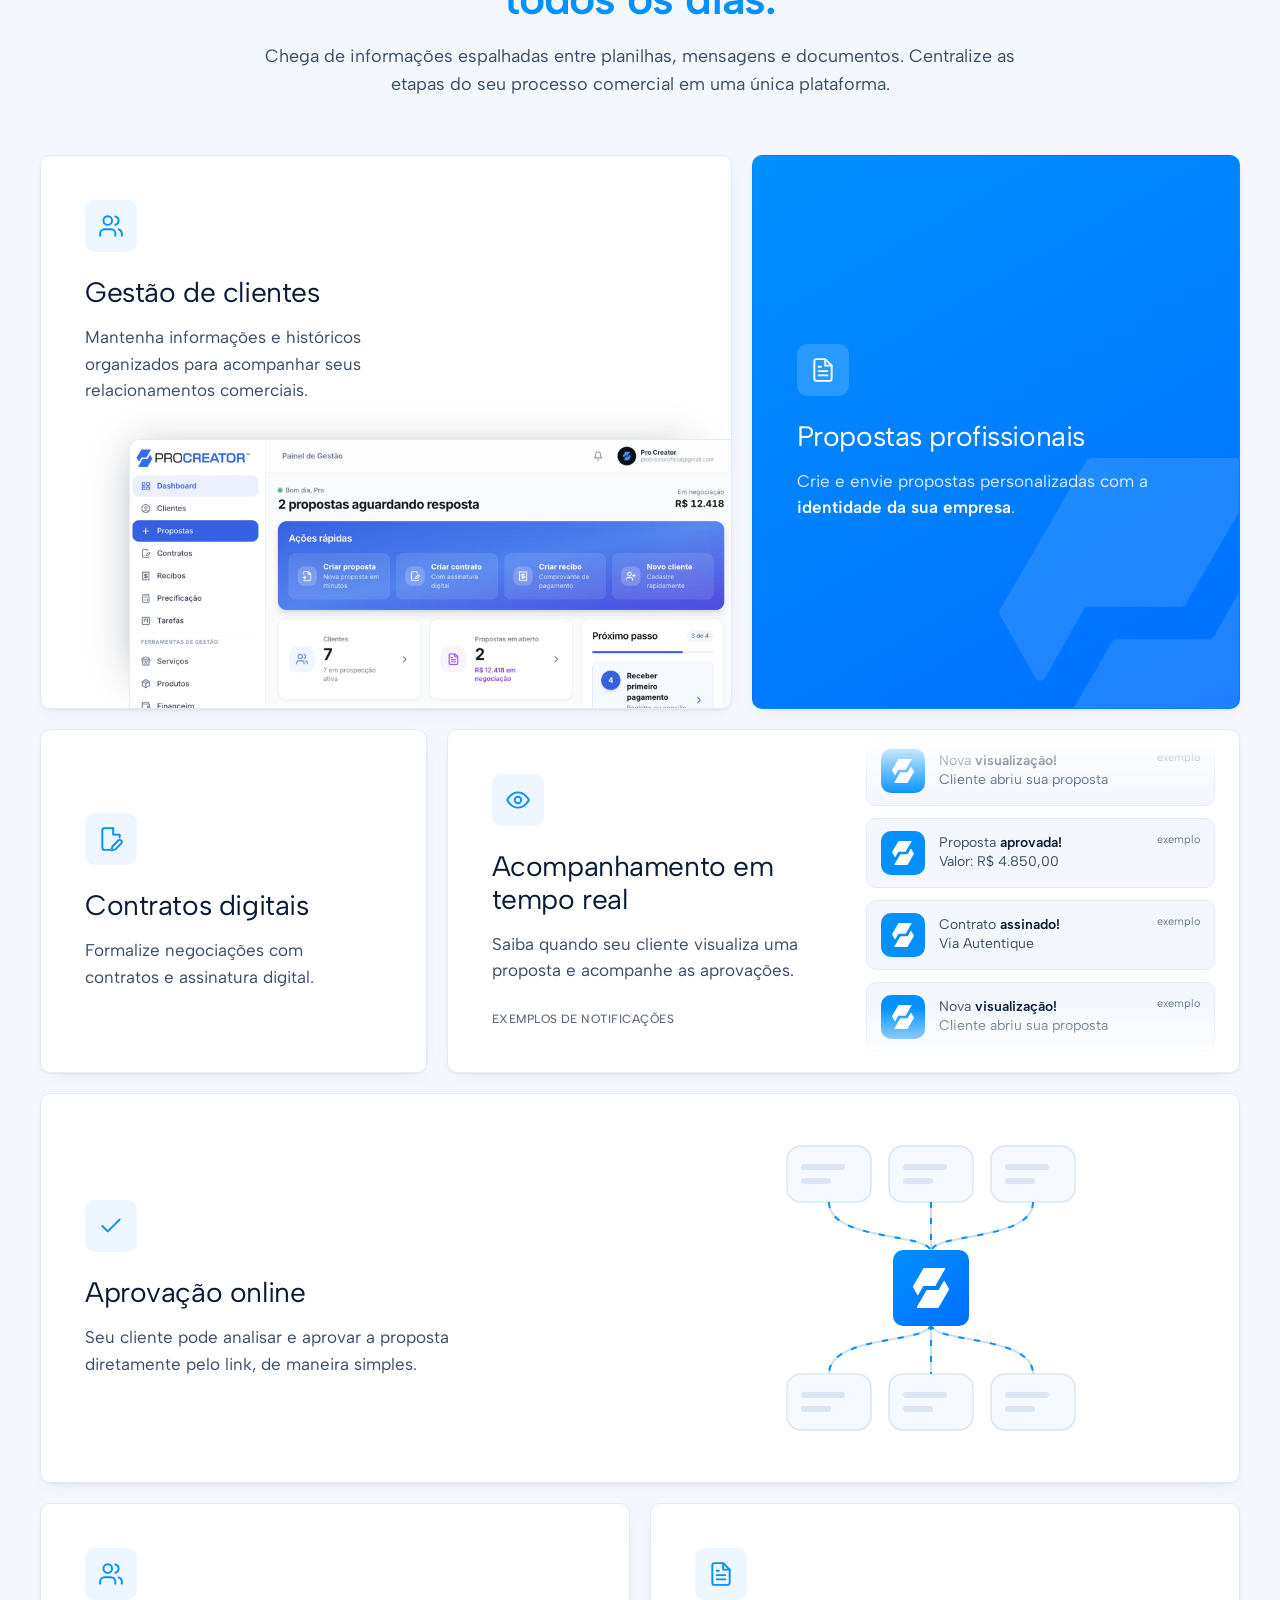
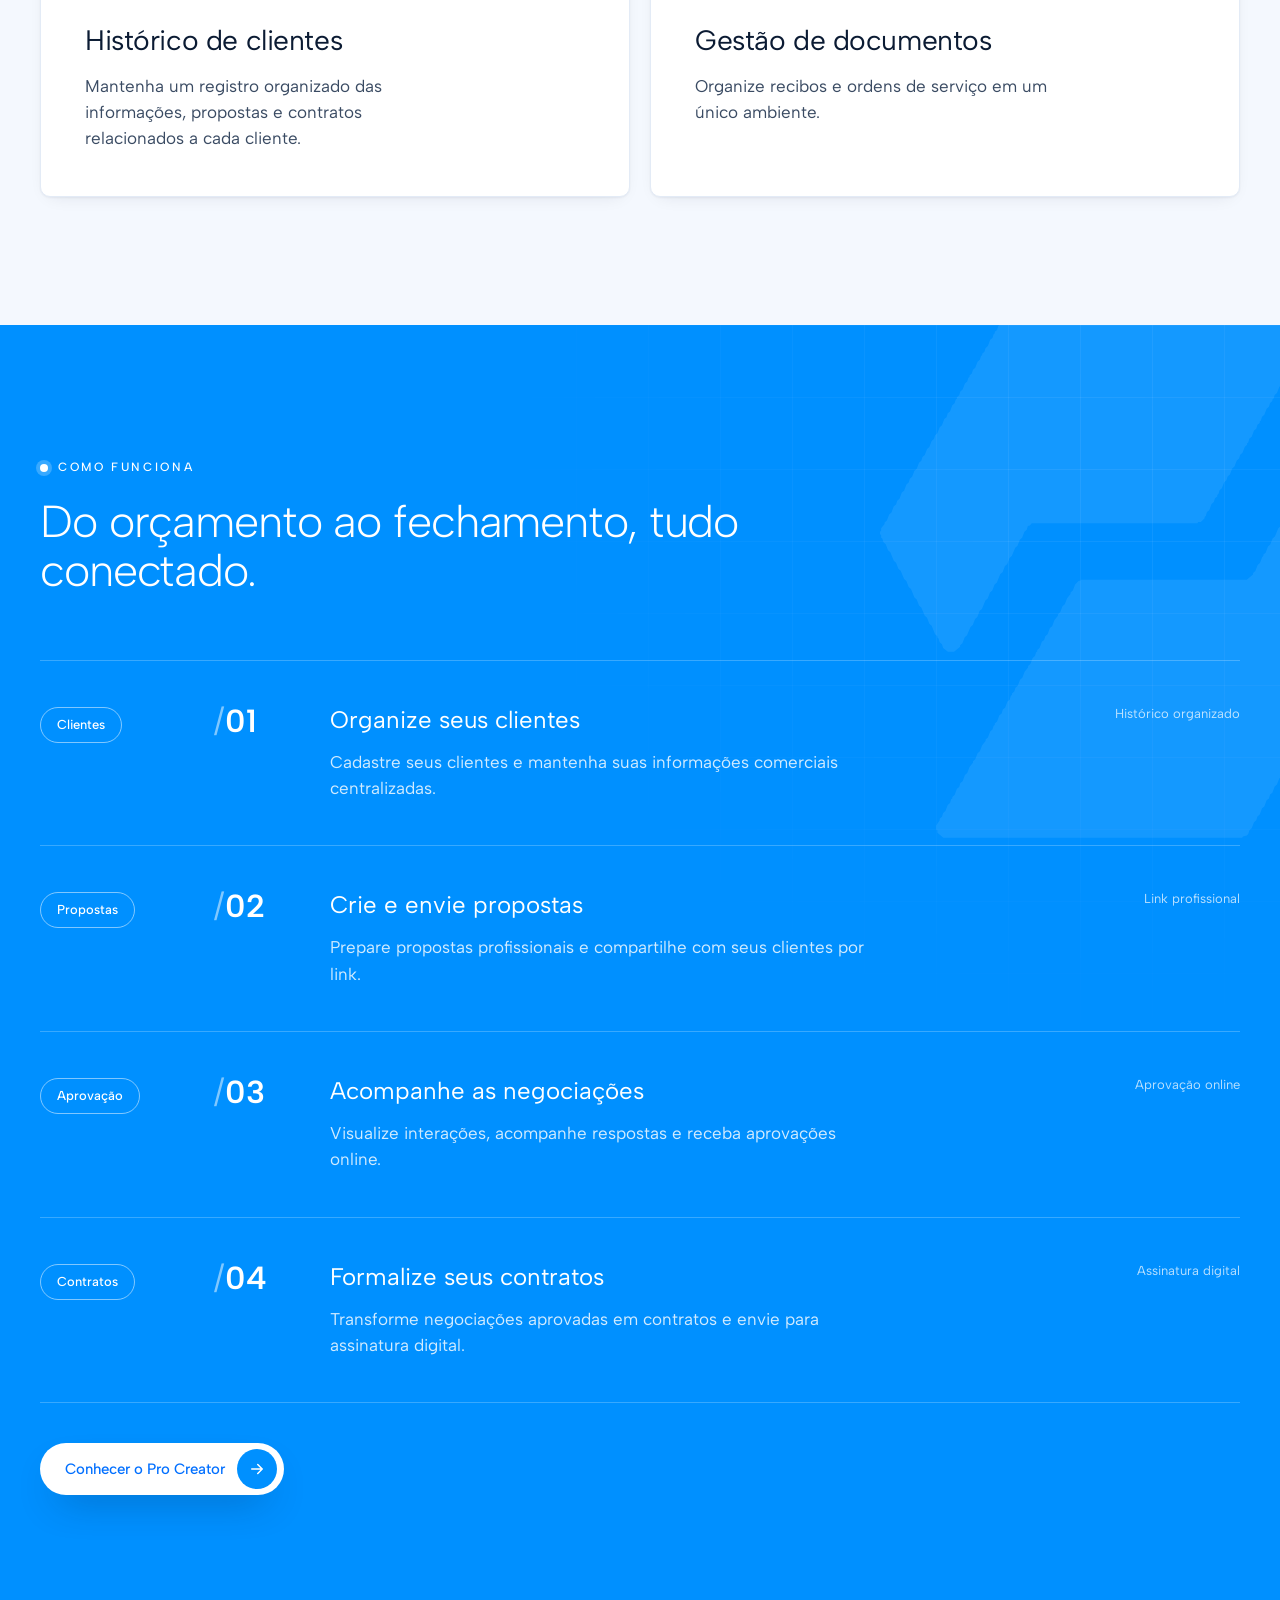
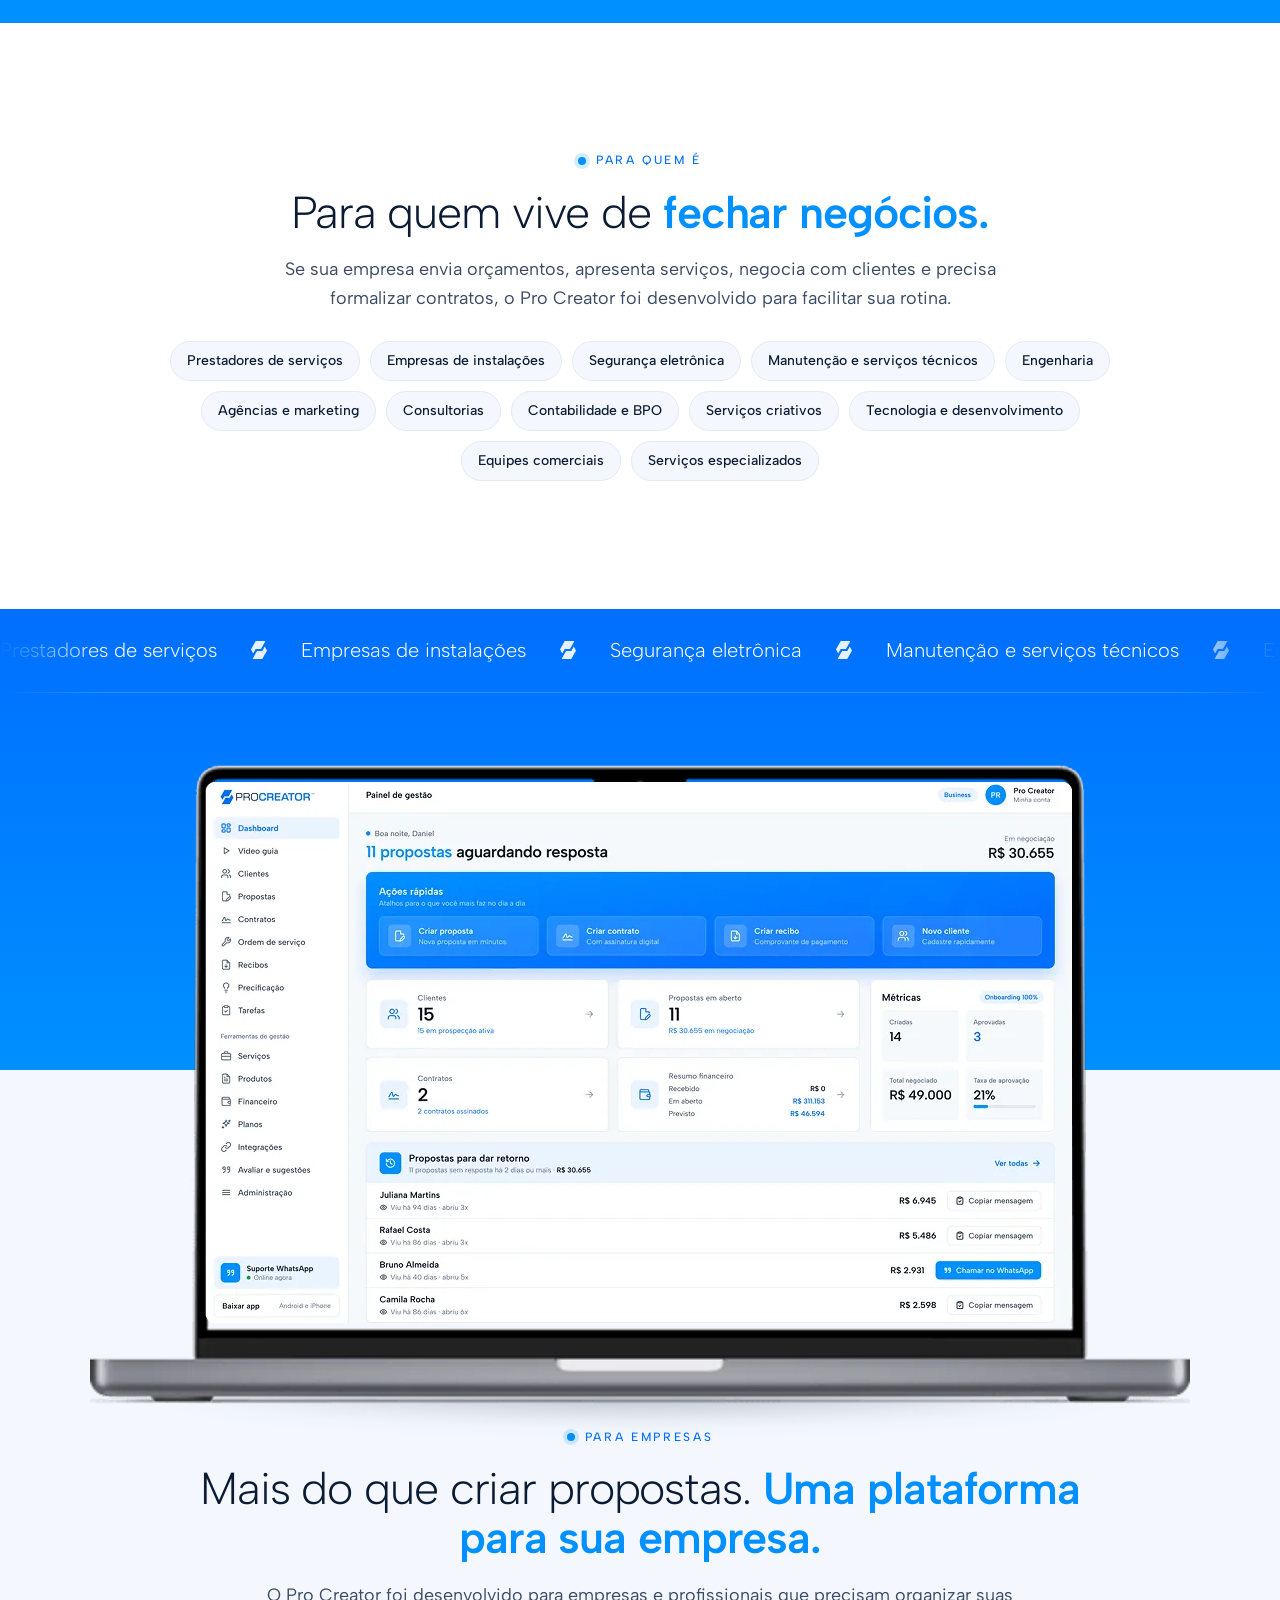
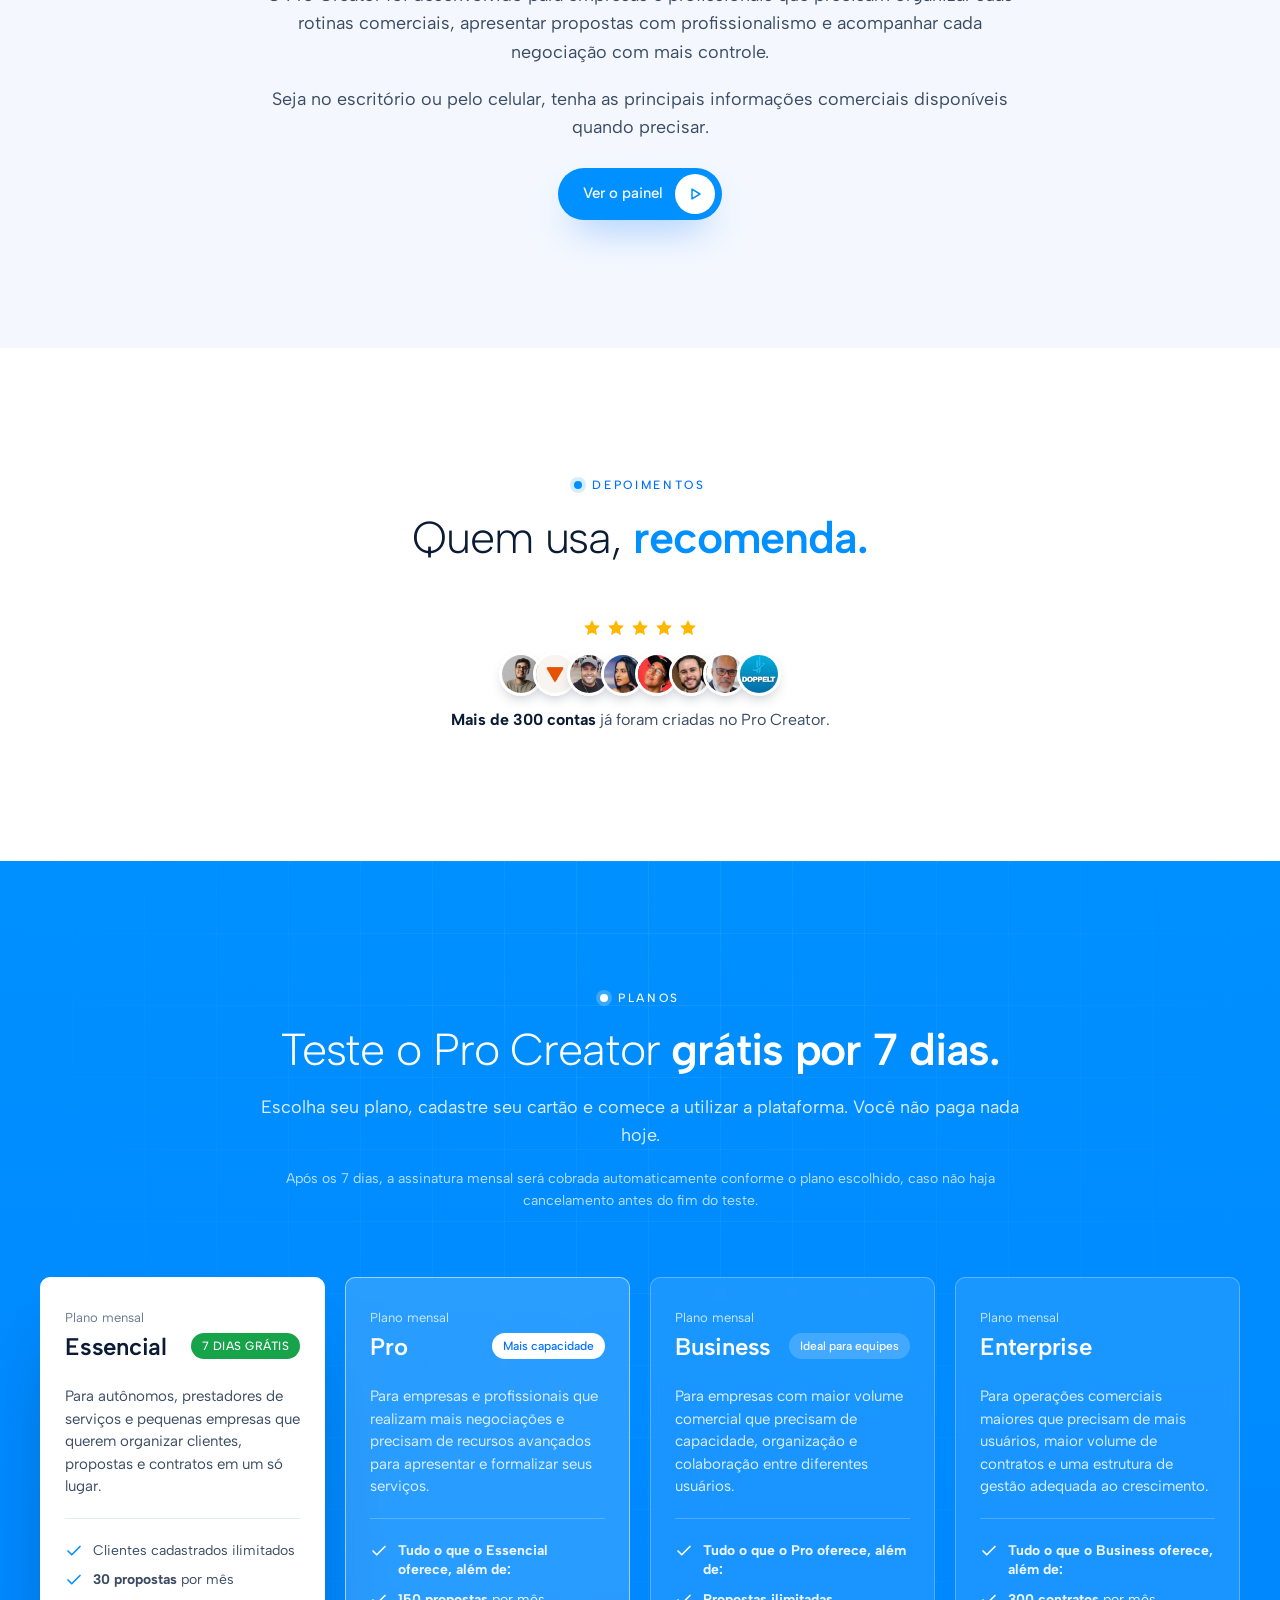
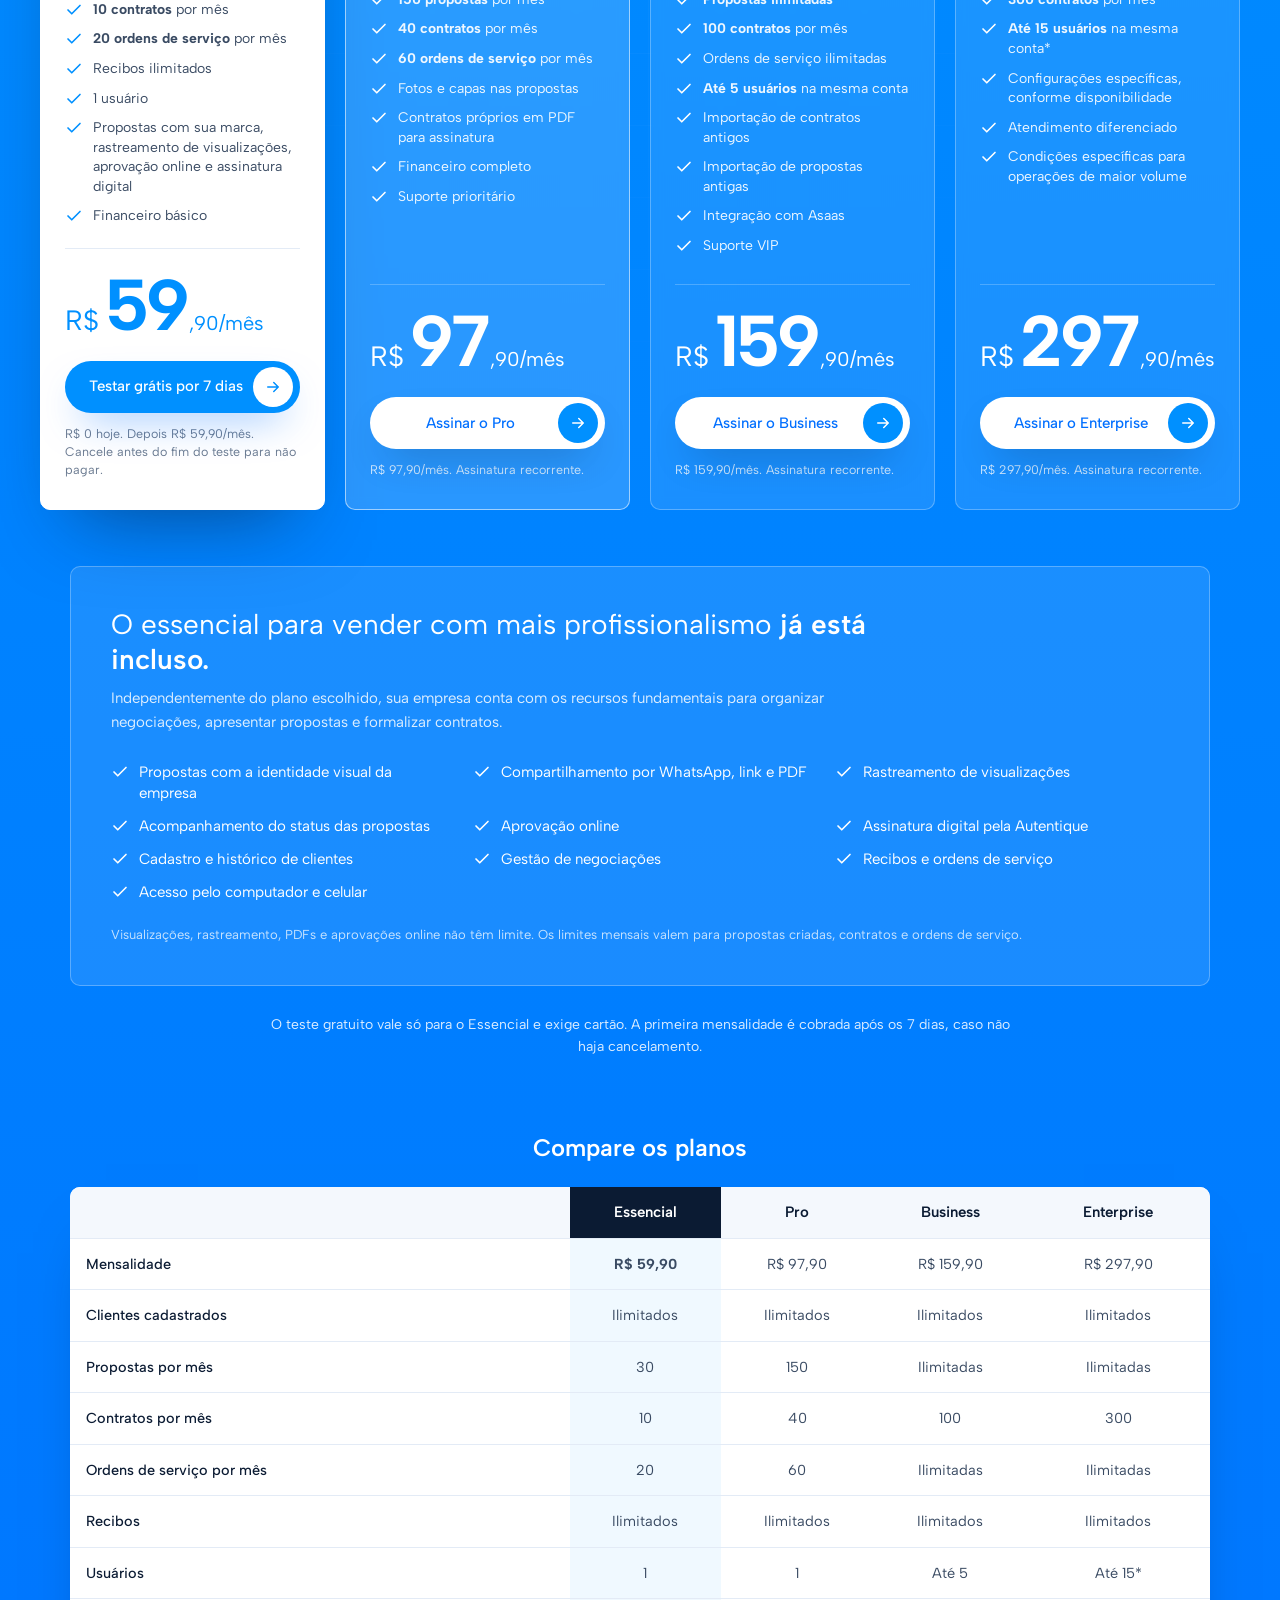
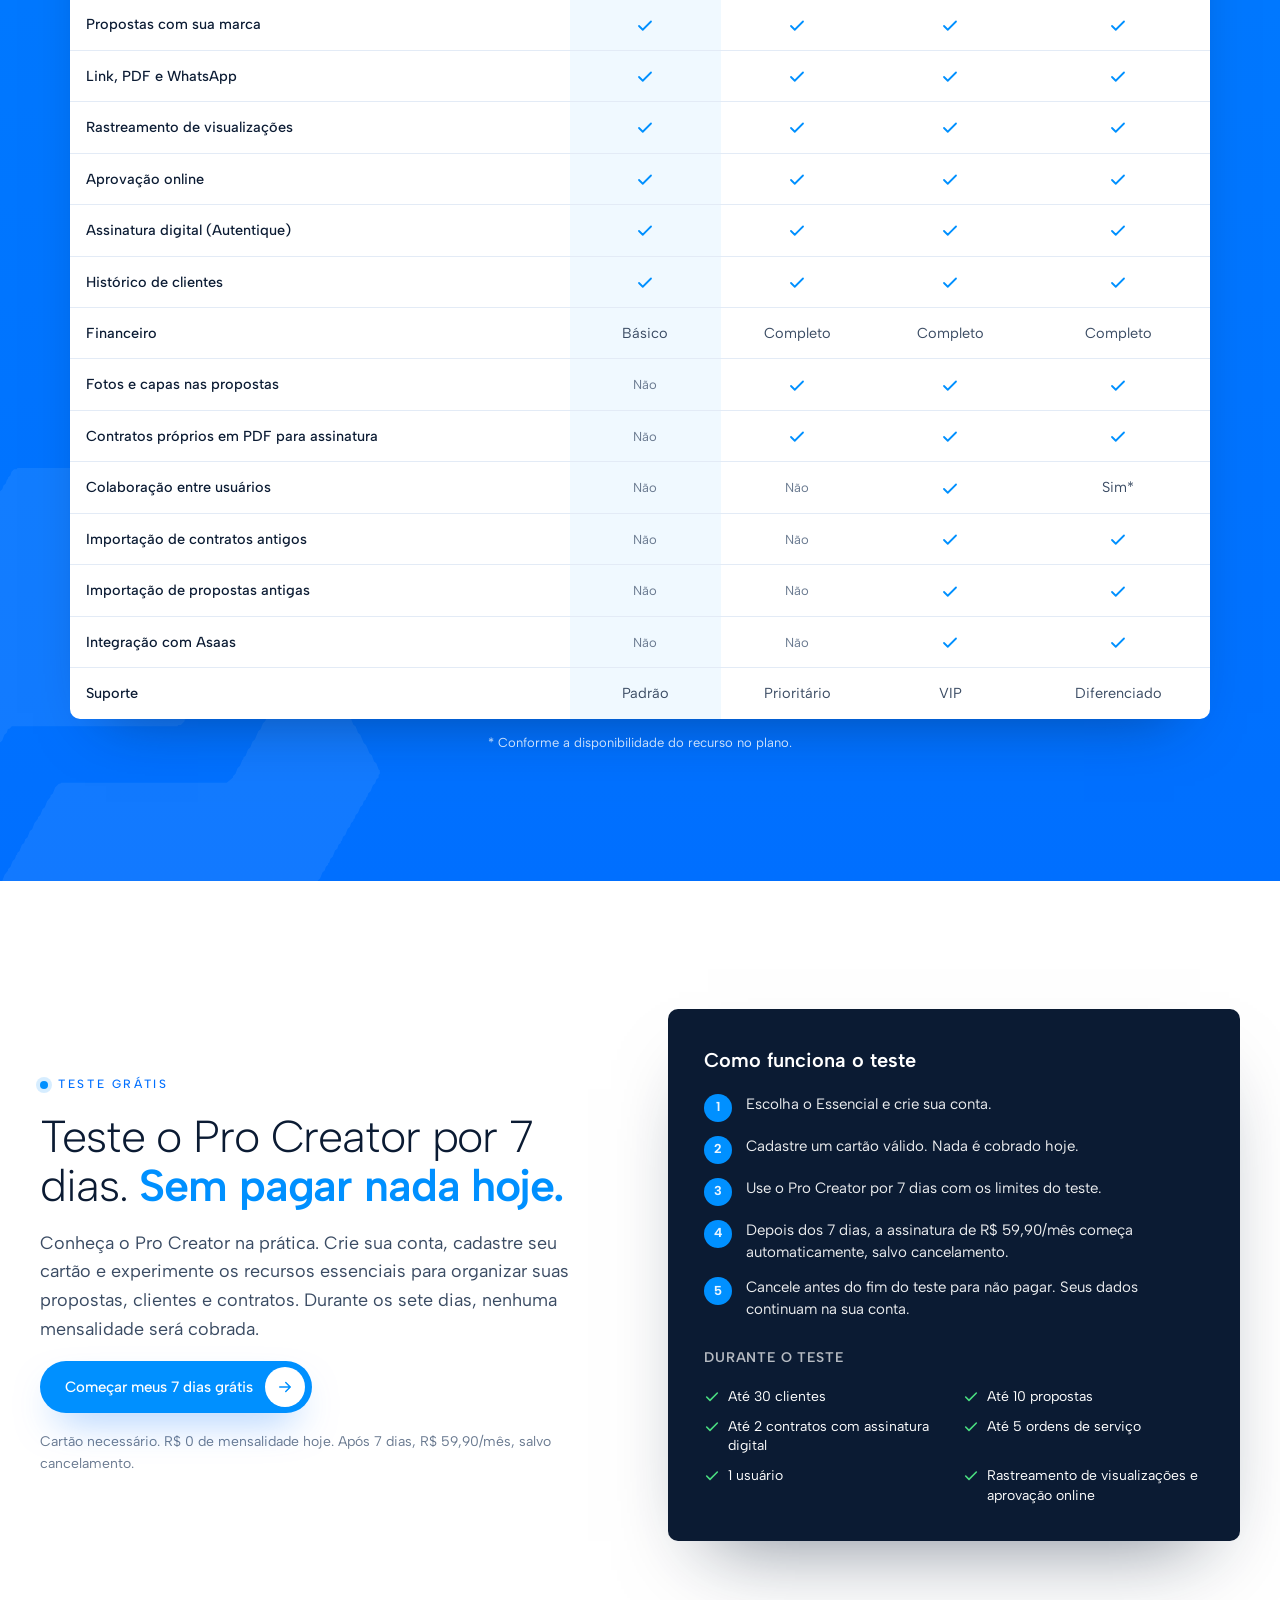
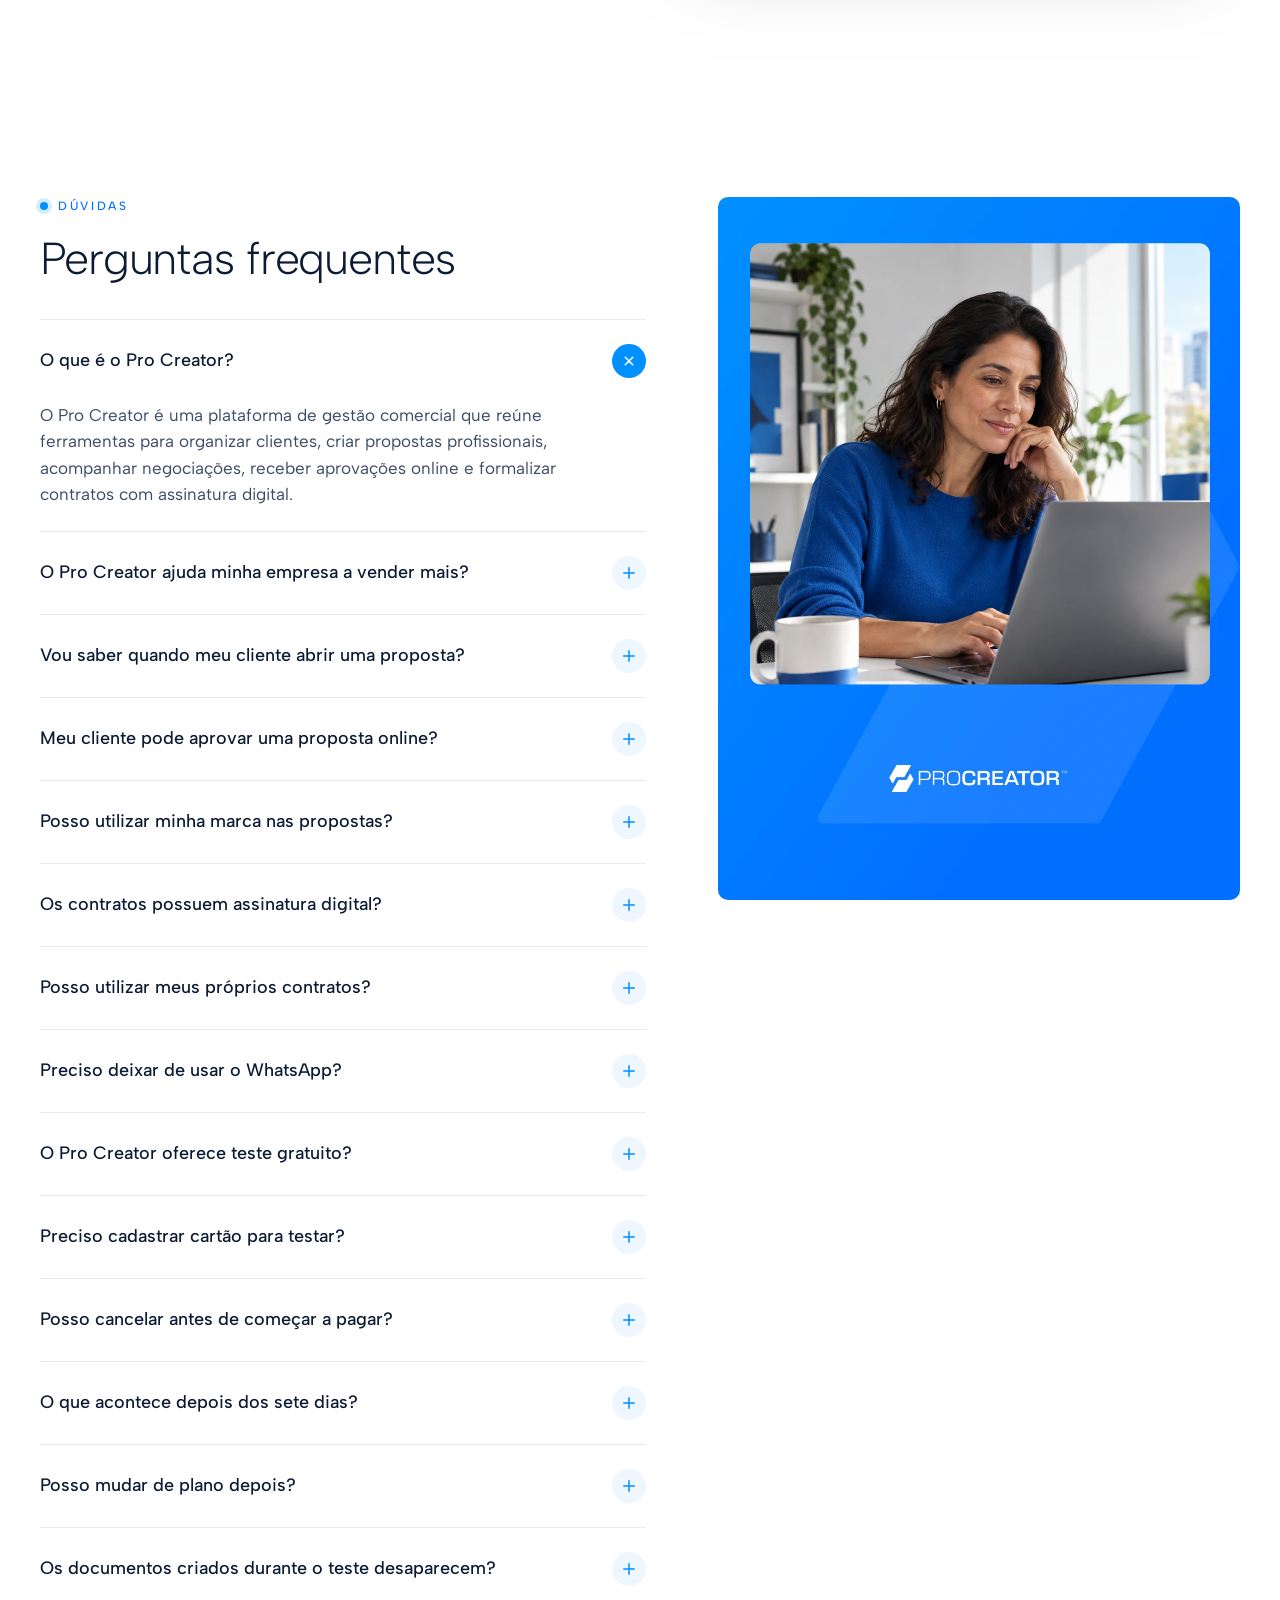
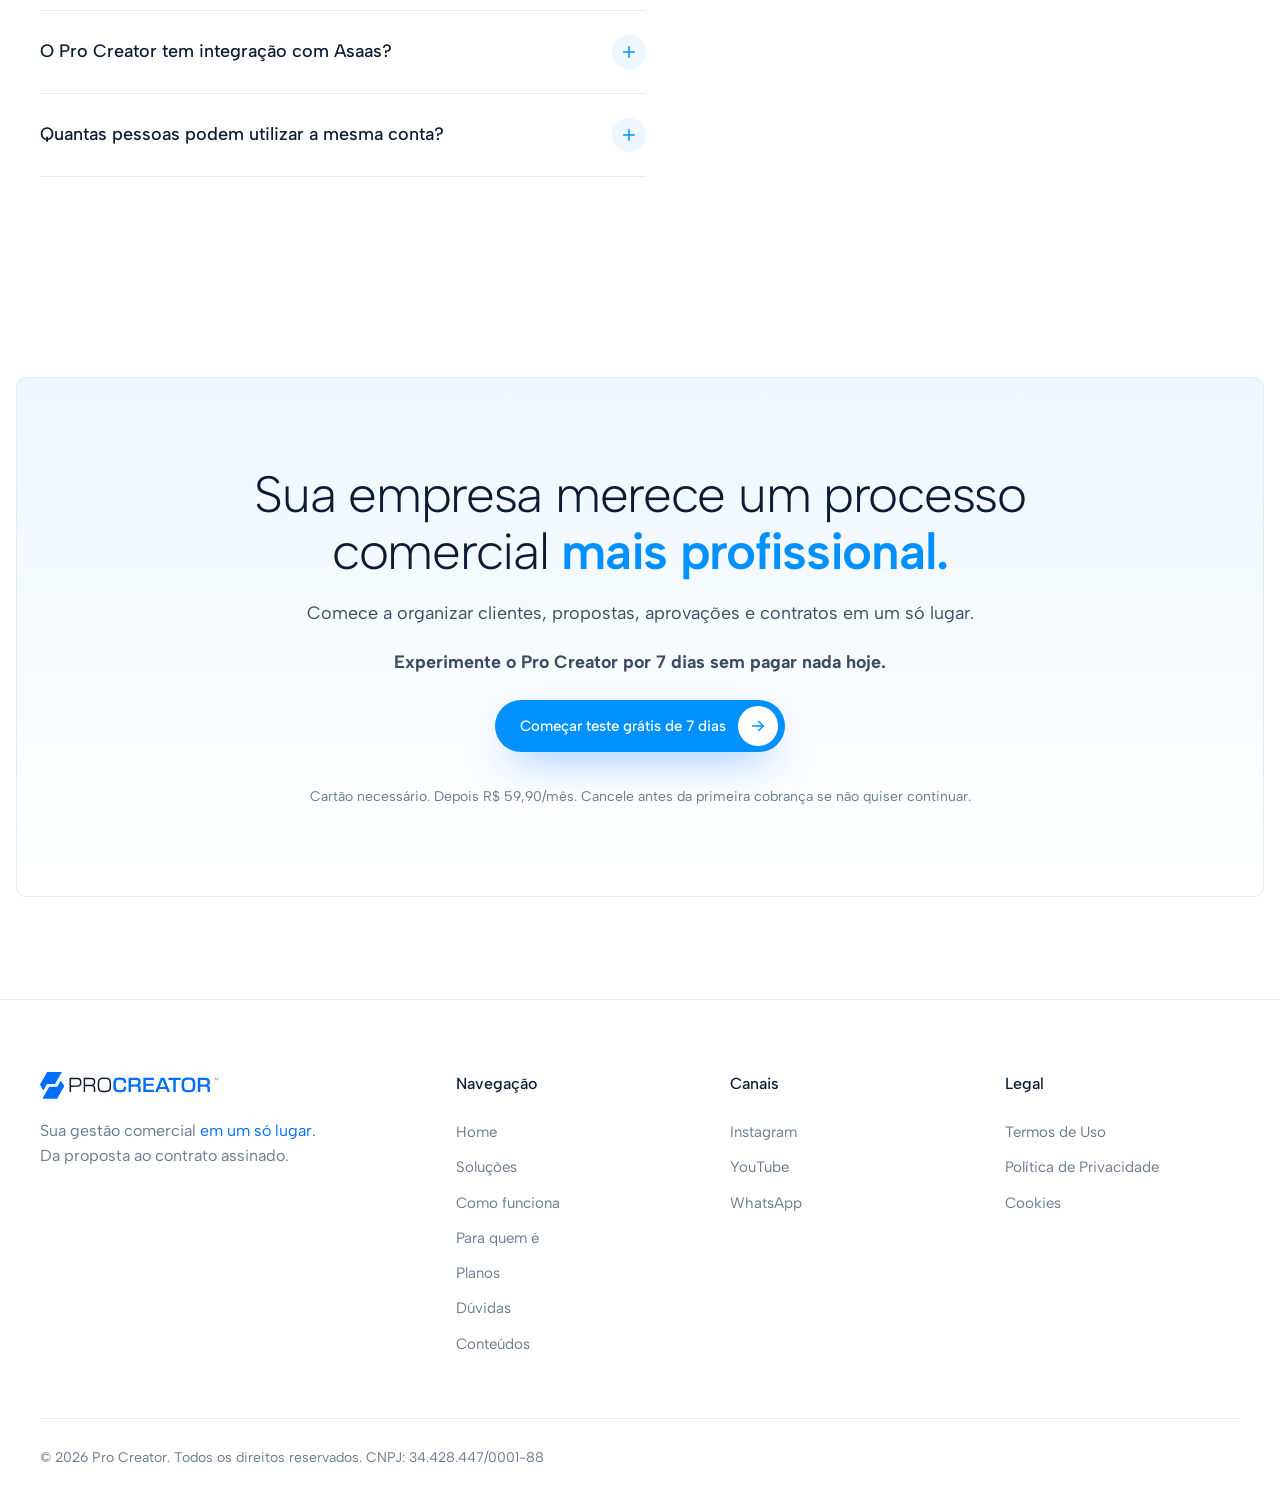
==== commit e507966e: "Home V5: topo só com 7 dias grátis · R$ 0 hoje; planos com condições do trial Co-Authored-By: Claude" ====
--- a/index.html
+++ b/index.html
@@ -138,7 +138,7 @@
           <a class="btn btn-primary btn-nowrap" data-checkout data-plan="essencial" data-value="59.90" href="https://buy.stripe.com/cNiaEXf2n9af7QYevH2Nq03" target="_blank" rel="noopener noreferrer">Começar meus 7 dias grátis <span class="btn-arrow"><svg class="icon"><use href="#i-arrow"/></svg></span></a>
           <a class="btn btn-ghost-light btn-hero2" href="#planos">Ver planos e preços</a>
         </div>
-        <p class="microcopy hs-cond"><strong>R$ 0 hoje · Cartão necessário</strong><span class="microcopy-sub">Após 7 dias, R$ 59,90/mês no Essencial. Cancele durante o teste sem cobrança.</span></p>
+        <p class="microcopy hs-cond">7 dias grátis · R$ 0 hoje</p>
       </div>
     </div>
   </section>
@@ -149,7 +149,7 @@
       <div class="section-head" data-reveal>
         <span class="eyebrow">Plataforma de gestão comercial</span>
         <h2 class="h2">Do primeiro orçamento <strong>ao contrato assinado.</strong></h2>
-        <p class="lead">Organize seus clientes, crie propostas profissionais, acompanhe negociações e gerencie contratos em um só lugar. Tudo para facilitar o dia a dia da sua empresa.</p>
+        <p class="lead">Organize clientes, crie propostas profissionais, acompanhe negociações e gerencie contratos em um só lugar. Tudo para facilitar o dia a dia da sua empresa.</p>
       </div>
       <img class="hs-mockup" src="assets/img/mockup-home.webp?v=1" alt="Dashboard do Pro Creator com prévias de uma proposta comercial e de um contrato para assinatura." width="1600" height="1269" loading="lazy" decoding="async">
     </div>
@@ -385,9 +385,9 @@
     <div class="container">
       <div class="section-head" data-reveal>
         <span class="eyebrow">Planos</span>
-        <h2 class="h2">Experimente o Pro Creator <strong>por 7 dias.</strong></h2>
-        <p class="lead">Conheça a plataforma na prática, explore as funcionalidades do plano escolhido e descubra como o Pro Creator pode fazer parte da rotina da sua empresa.</p>
-        <p class="lead plans-terms">É necessário cadastrar um cartão para iniciar o teste. A primeira cobrança da assinatura acontece após os 7 dias, caso não ocorra cancelamento antes do encerramento do período gratuito.</p>
+        <h2 class="h2">Teste o Pro Creator <strong>grátis por 7 dias.</strong></h2>
+        <p class="lead">Escolha seu plano, cadastre seu cartão e comece a utilizar a plataforma. Você não paga nada hoje.</p>
+        <p class="lead plans-terms">Após os 7 dias, a assinatura mensal será cobrada automaticamente conforme o plano escolhido, caso não haja cancelamento antes do fim do teste.</p>
       </div>
             <div class="plan-grid plan-grid-4">
 <!-- Checkouts Stripe (payment links) -->
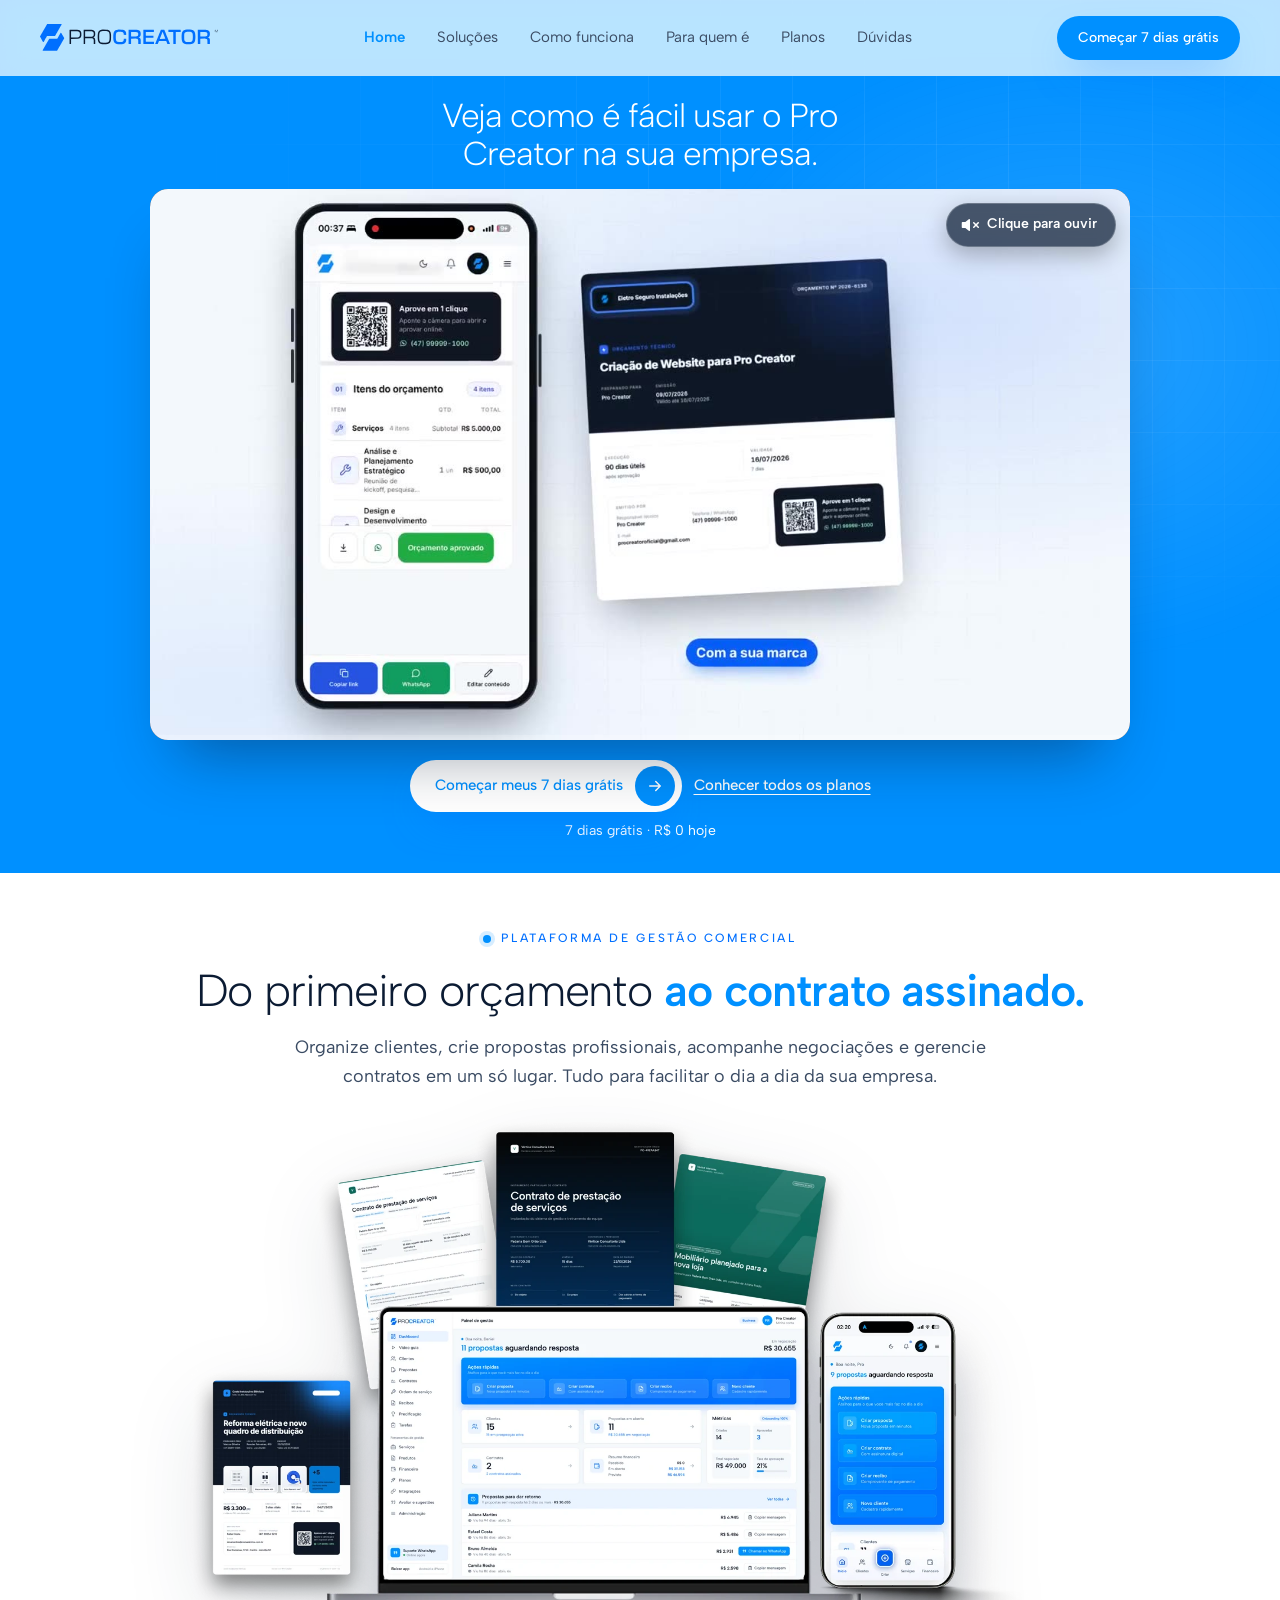
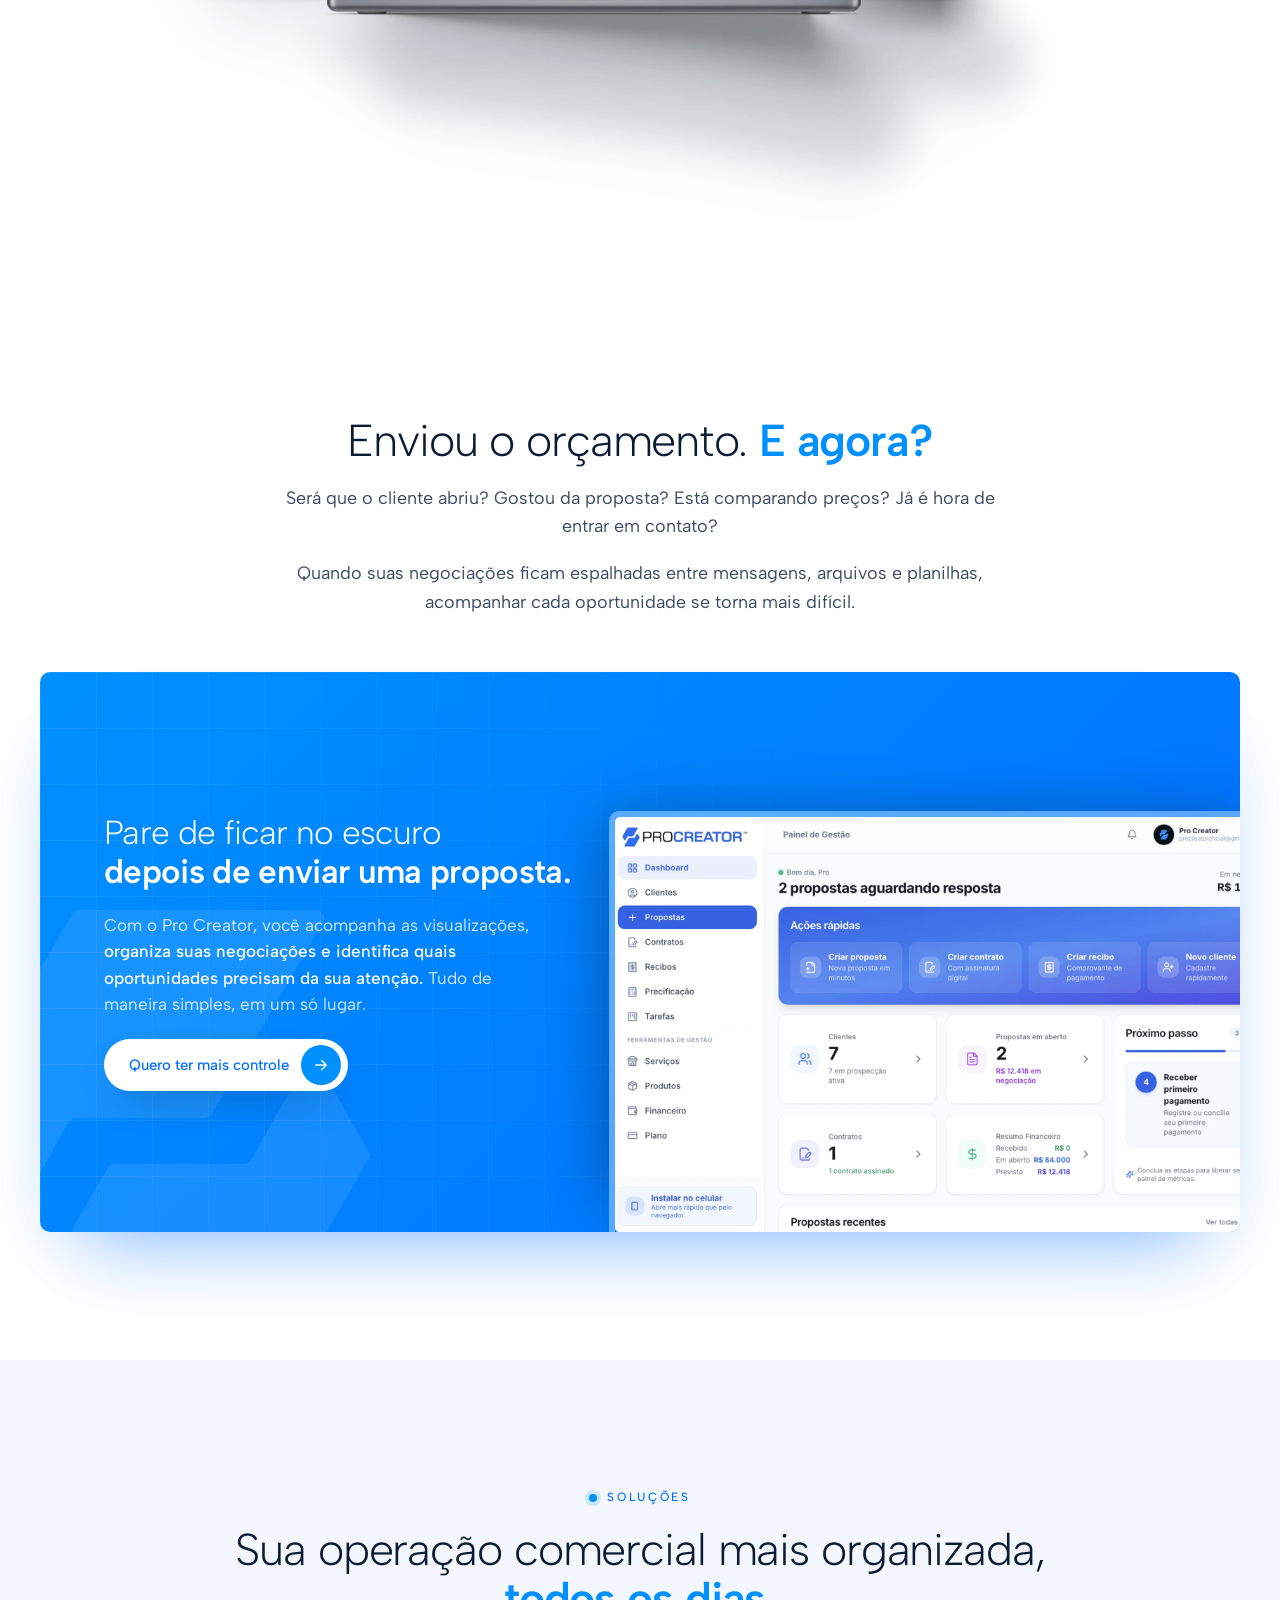
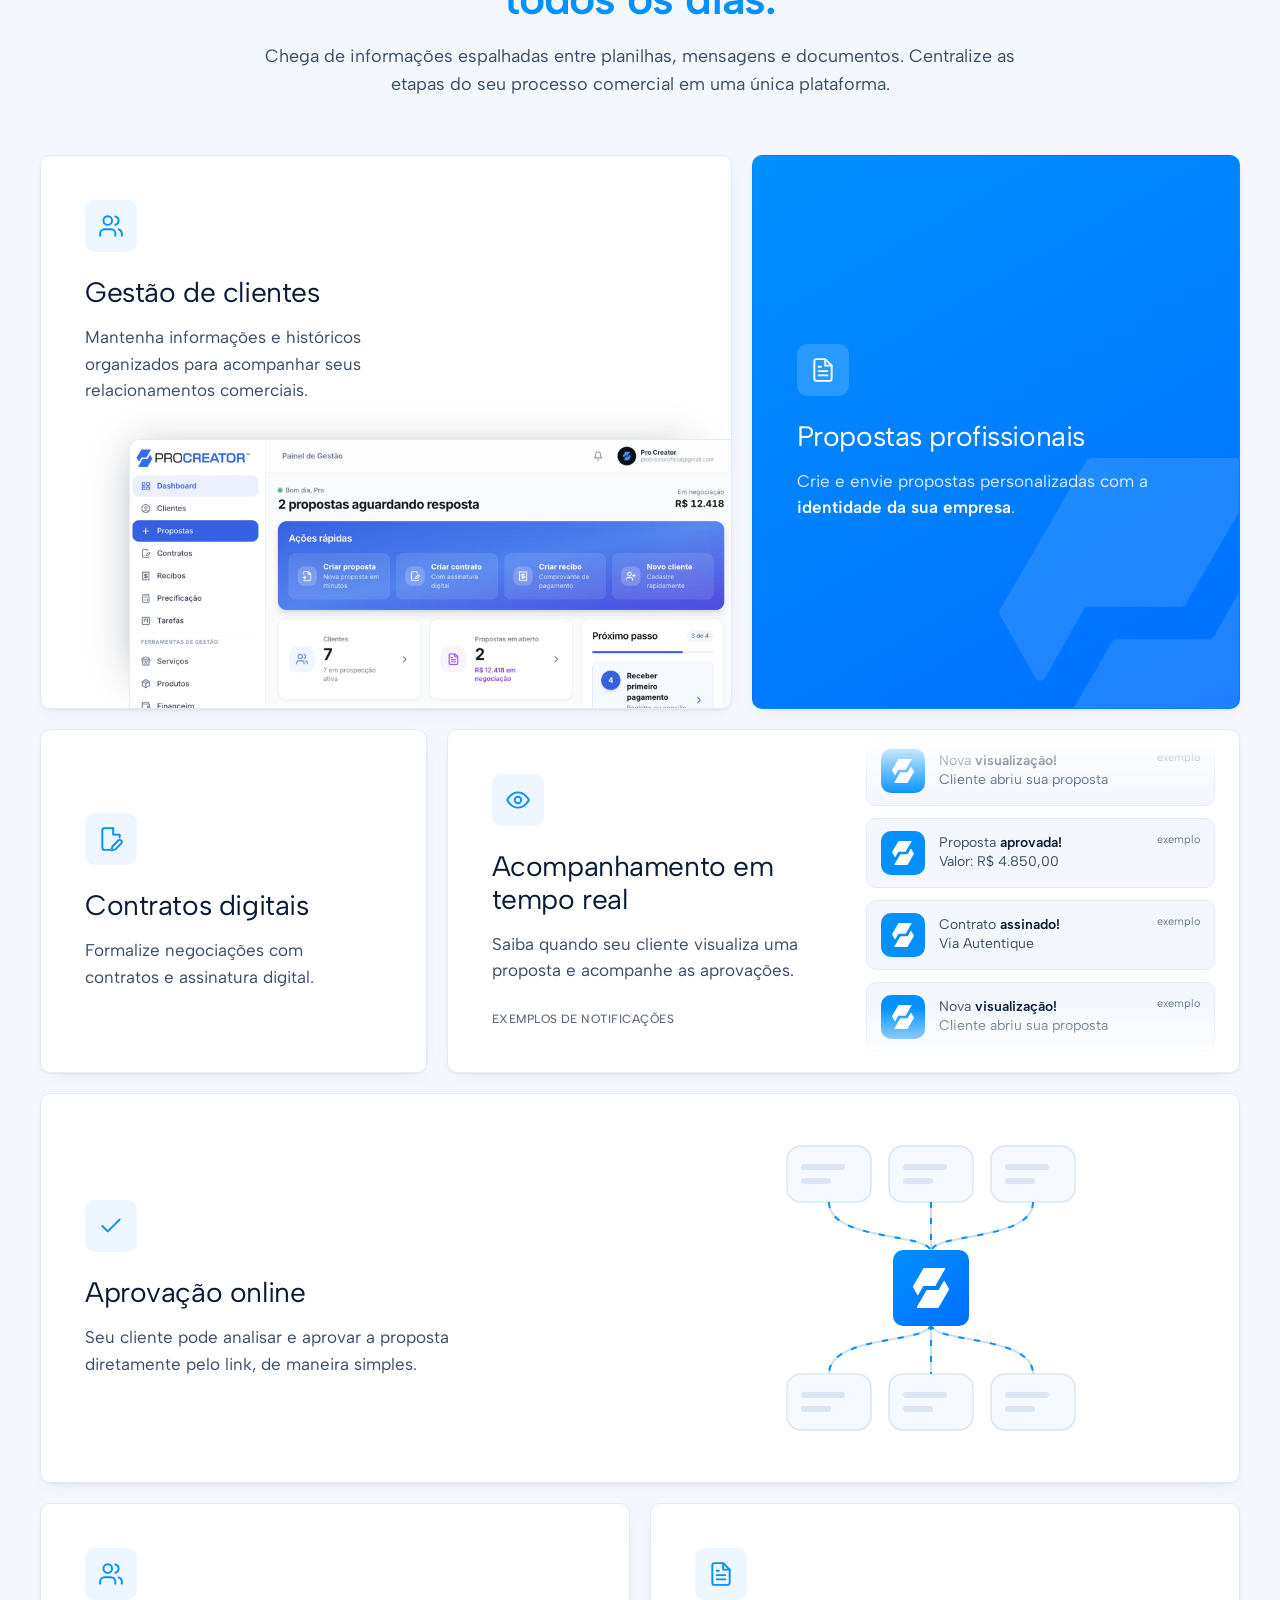
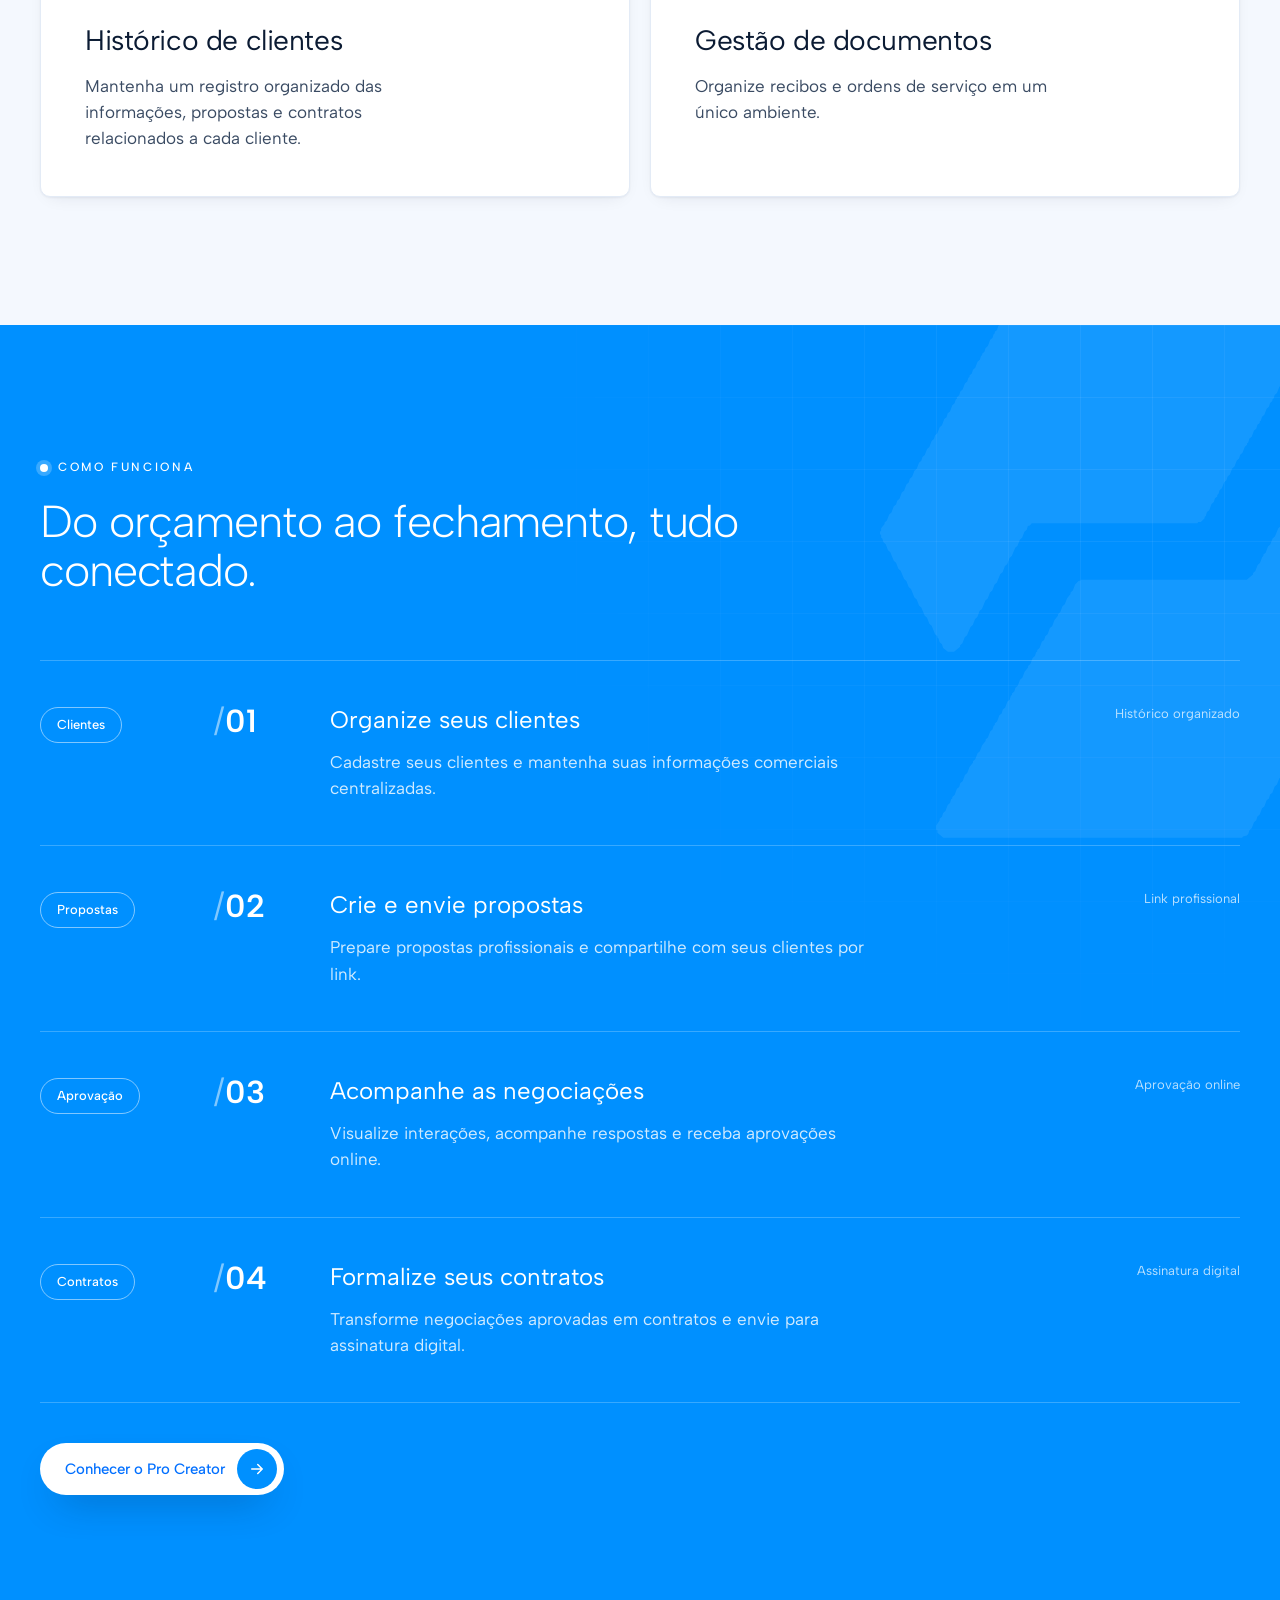
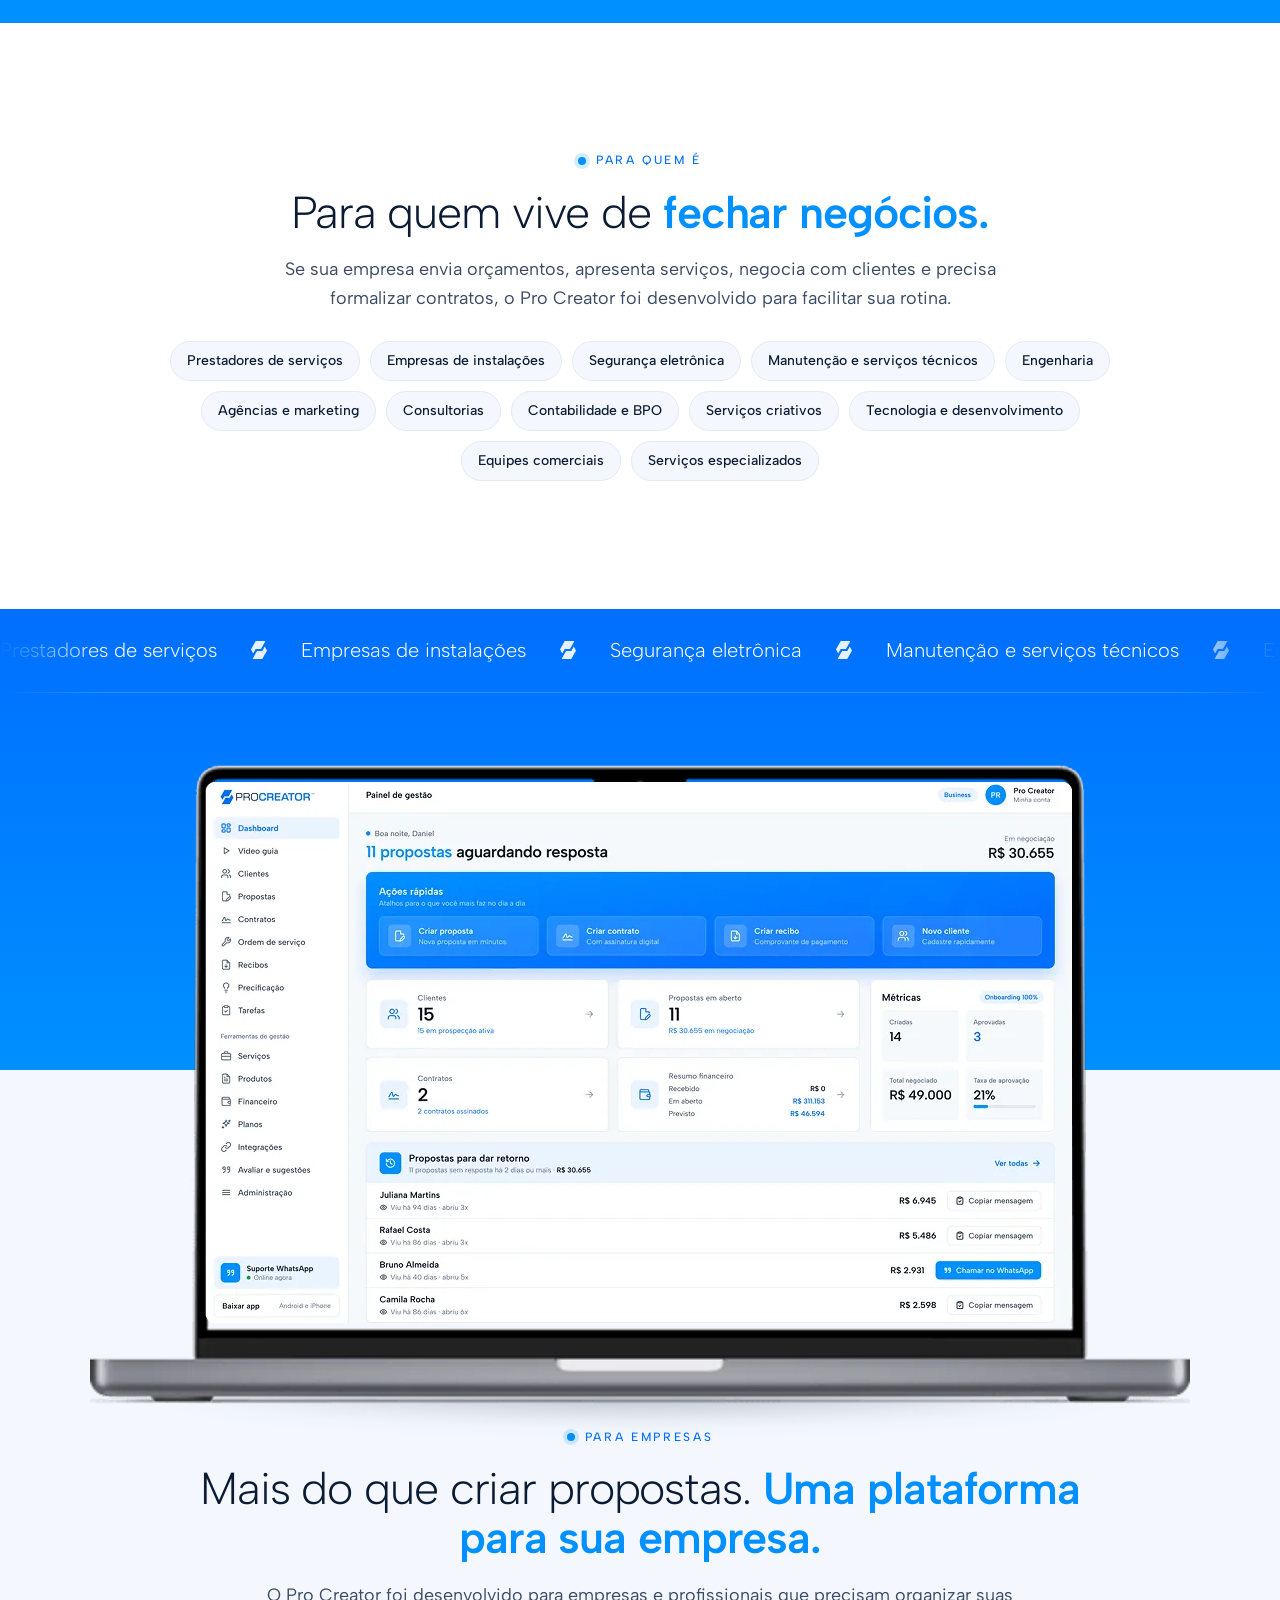
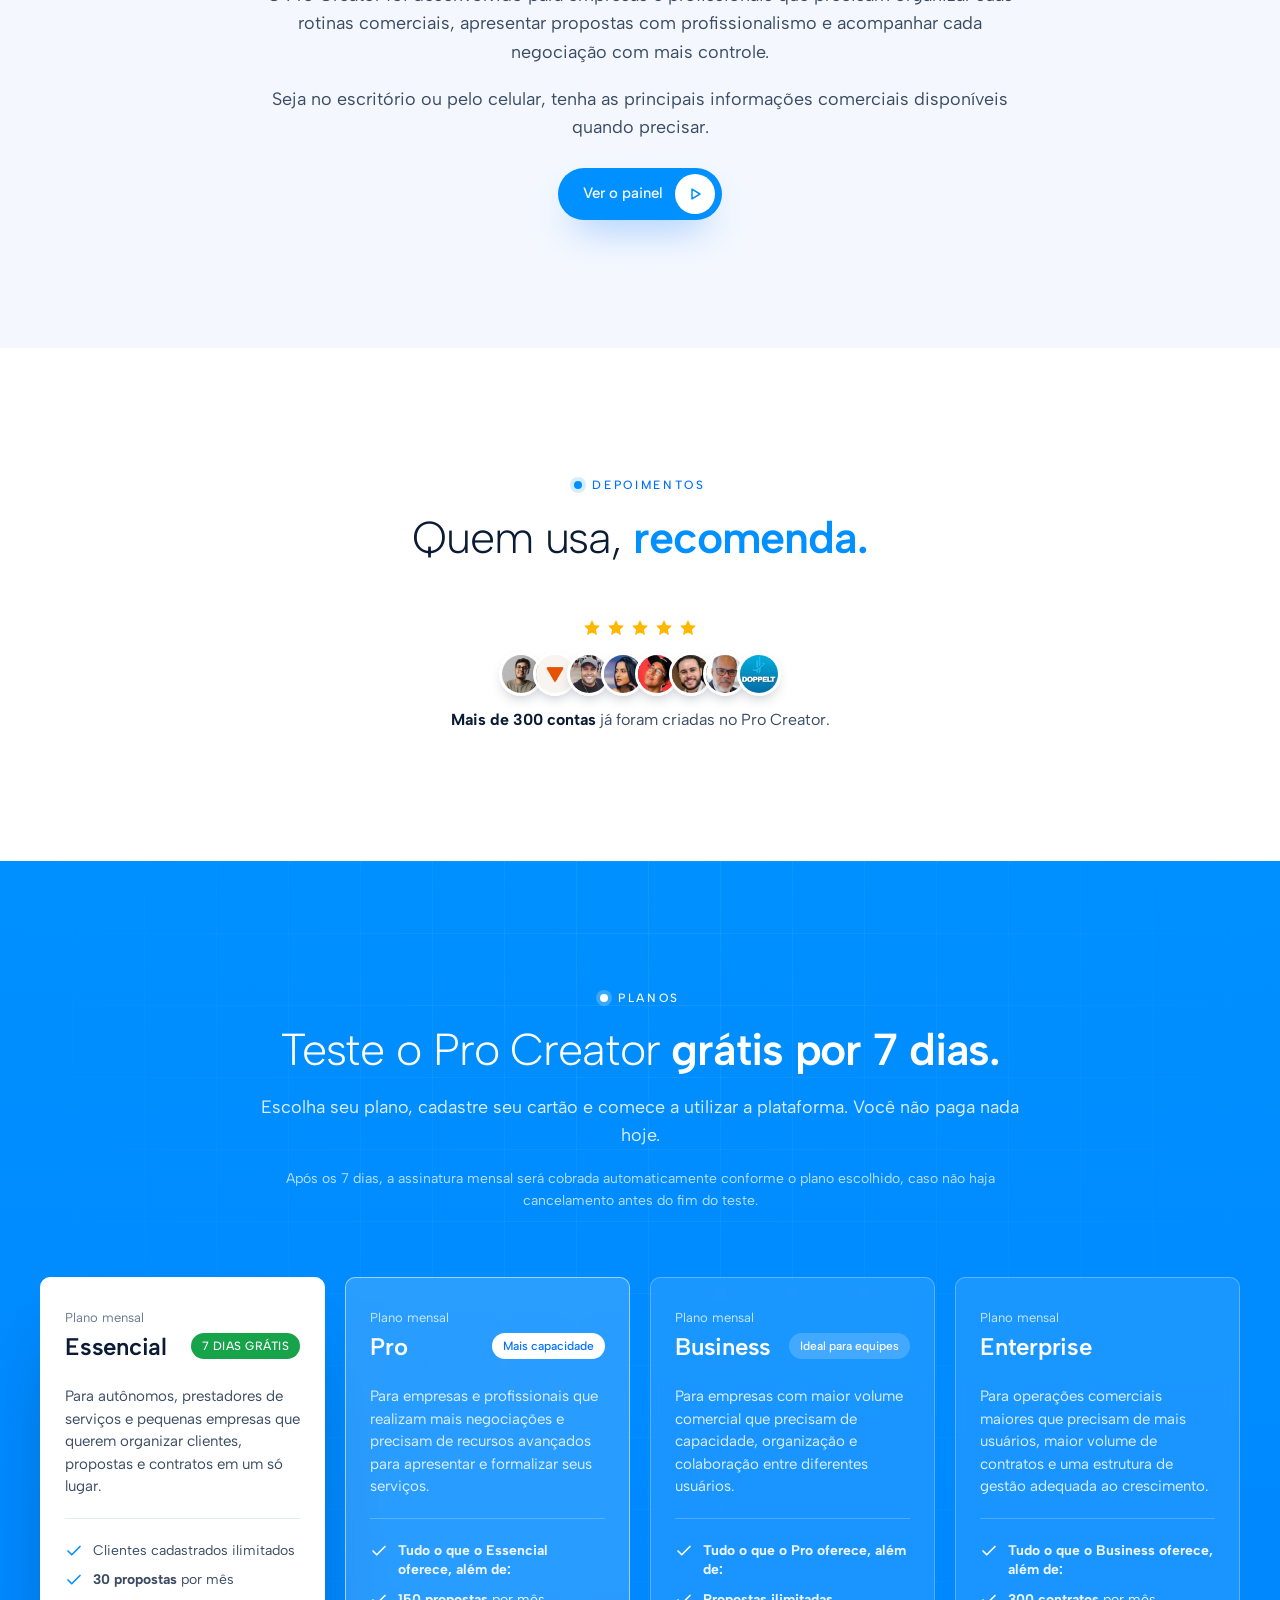
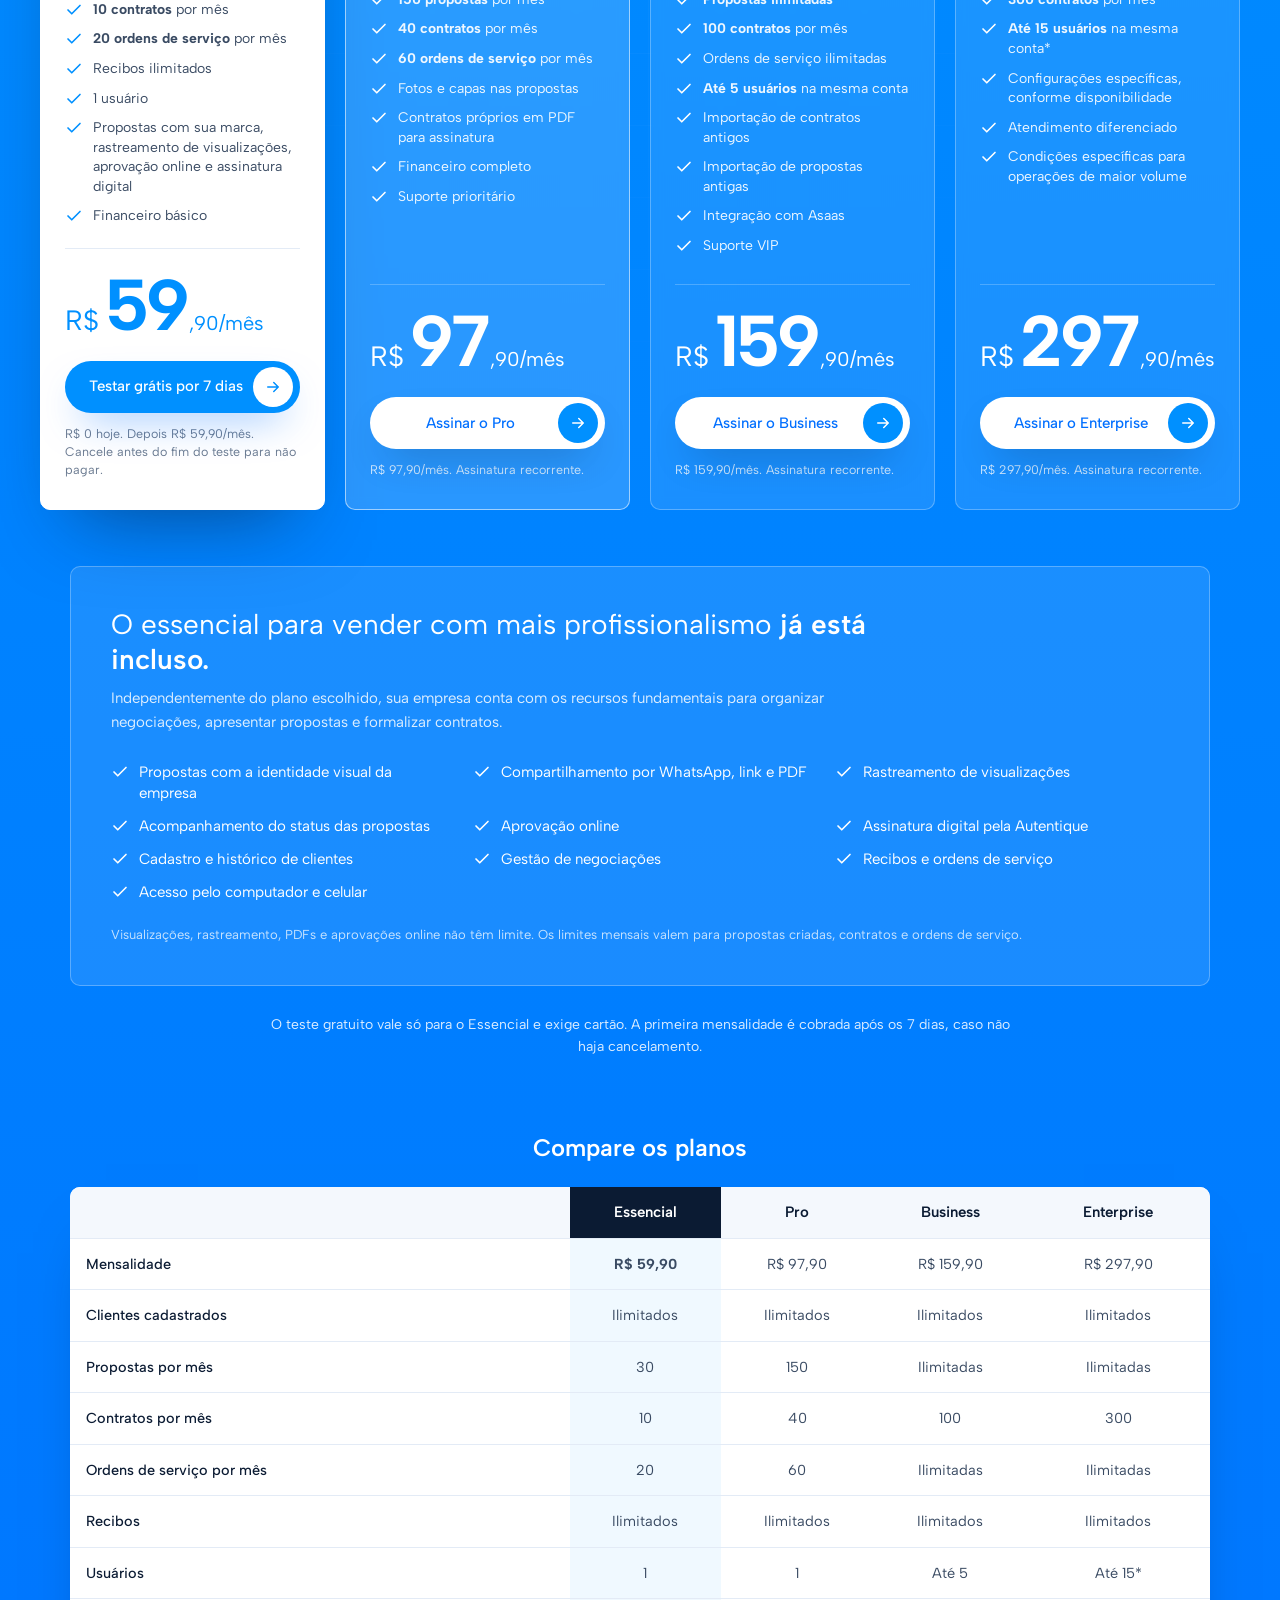
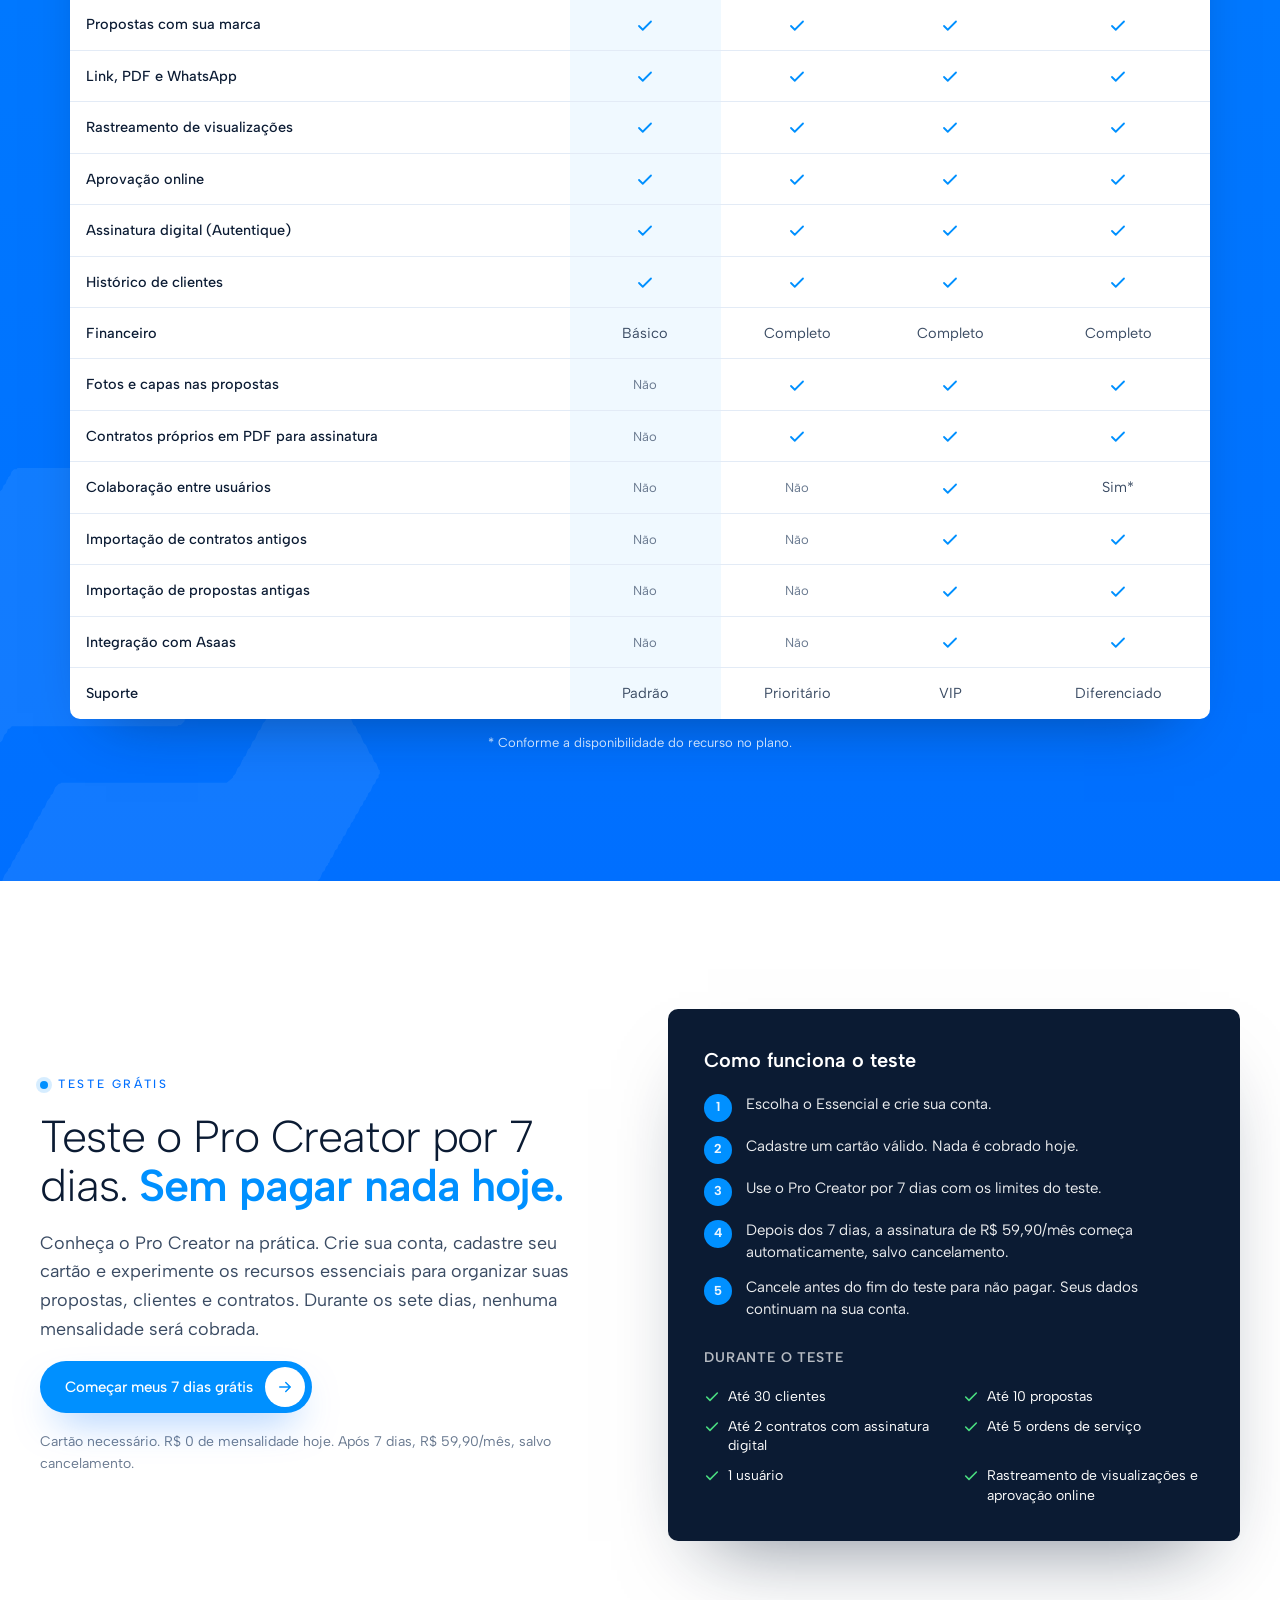
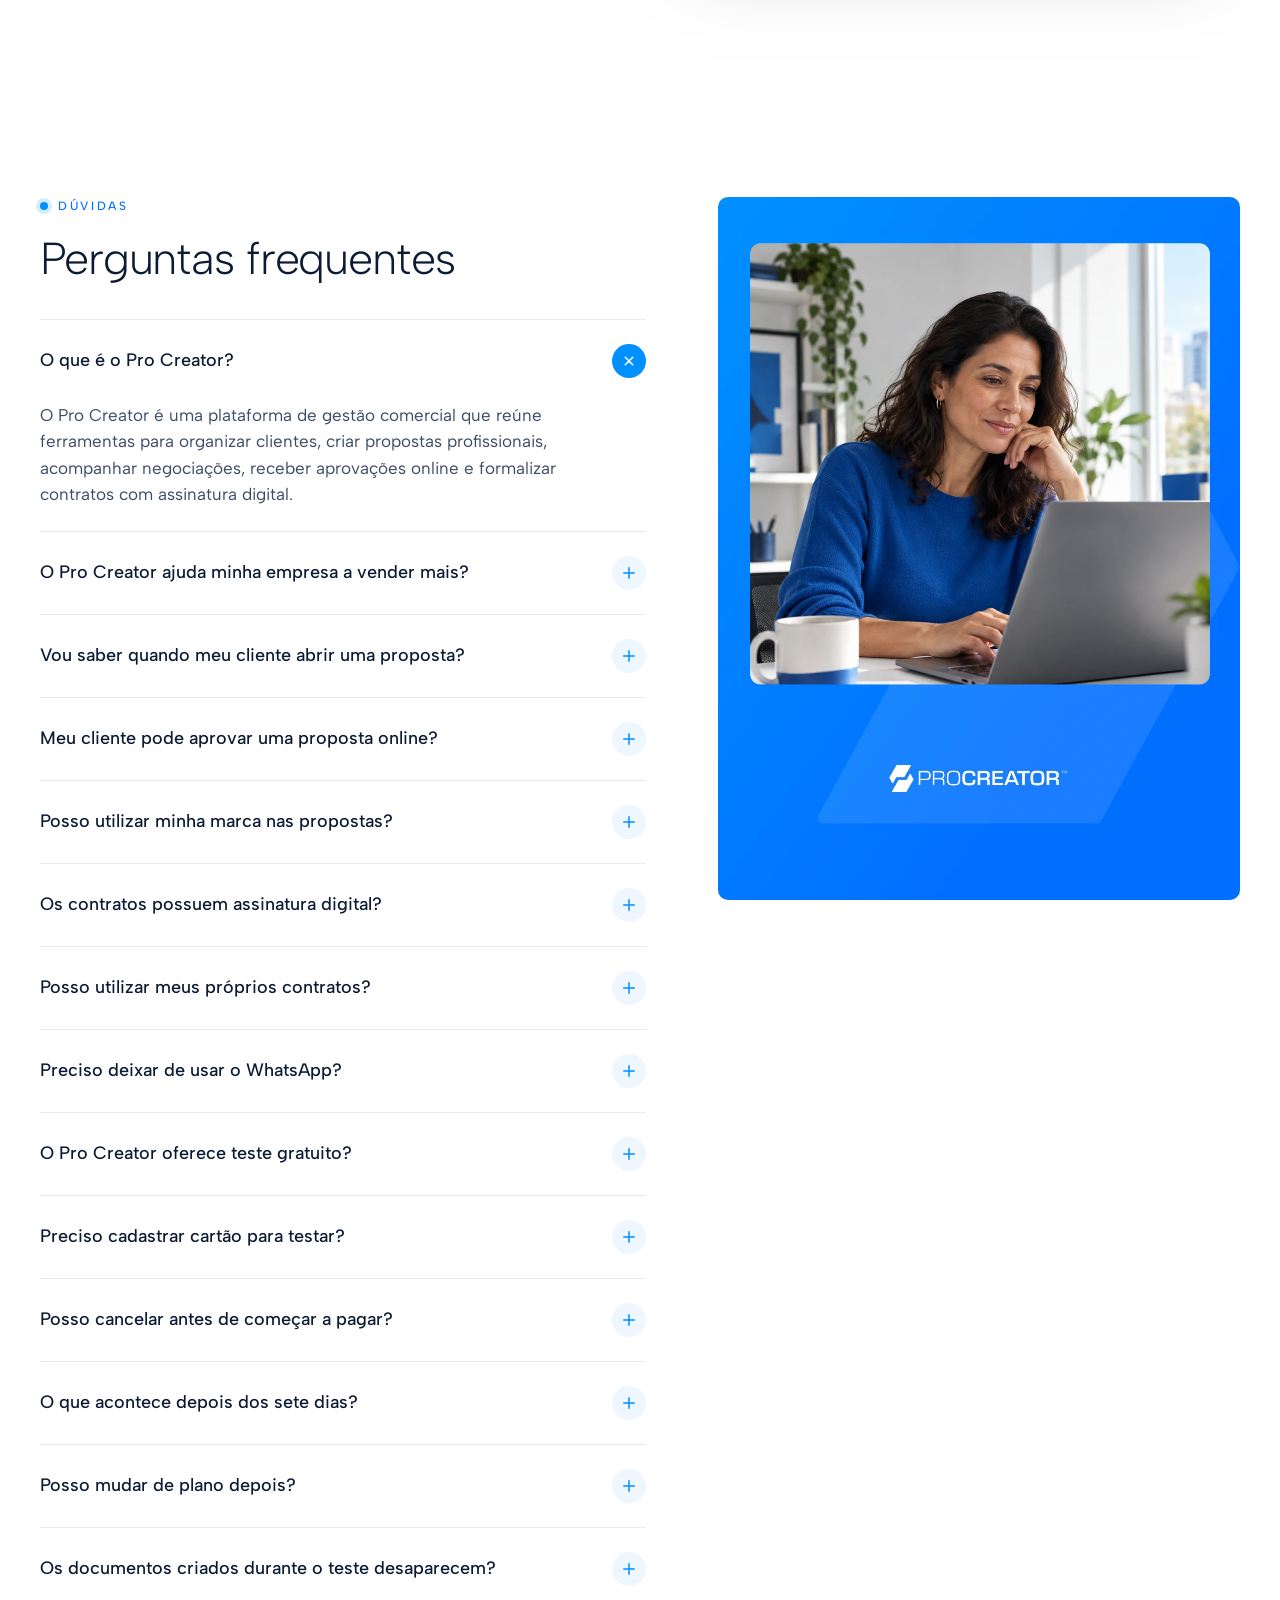
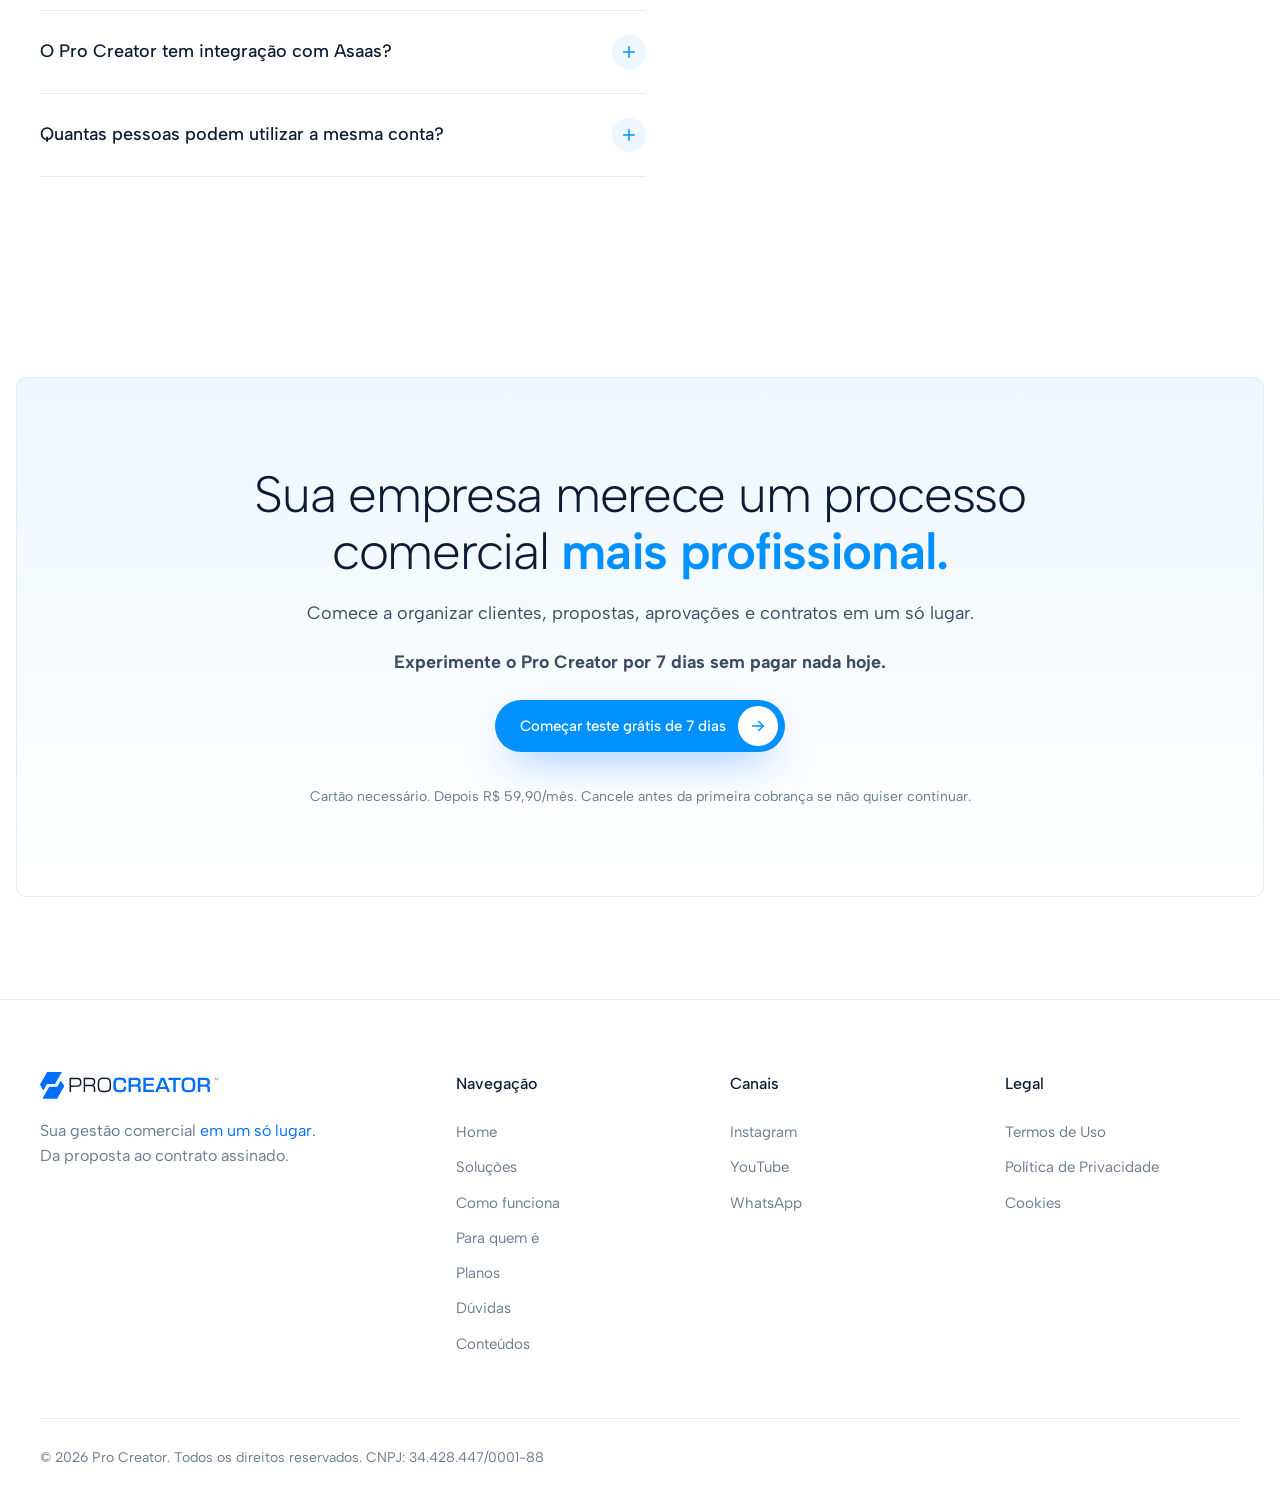
==== commit cf85e7e5: "Home V5: link secundário Conhecer todos os planos Co-Authored-By: Claude Opus 5.5 <noreply@anthropic" ====
--- a/index.html
+++ b/index.html
@@ -136,7 +136,7 @@
         </div>
         <div class="hero-actions">
           <a class="btn btn-primary btn-nowrap" data-checkout data-plan="essencial" data-value="59.90" href="https://buy.stripe.com/cNiaEXf2n9af7QYevH2Nq03" target="_blank" rel="noopener noreferrer">Começar meus 7 dias grátis <span class="btn-arrow"><svg class="icon"><use href="#i-arrow"/></svg></span></a>
-          <a class="btn btn-ghost-light btn-hero2" href="#planos">Ver planos e preços</a>
+          <a class="btn btn-ghost-light btn-hero2" href="#planos">Conhecer todos os planos</a>
         </div>
         <p class="microcopy hs-cond">7 dias grátis · R$ 0 hoje</p>
       </div>
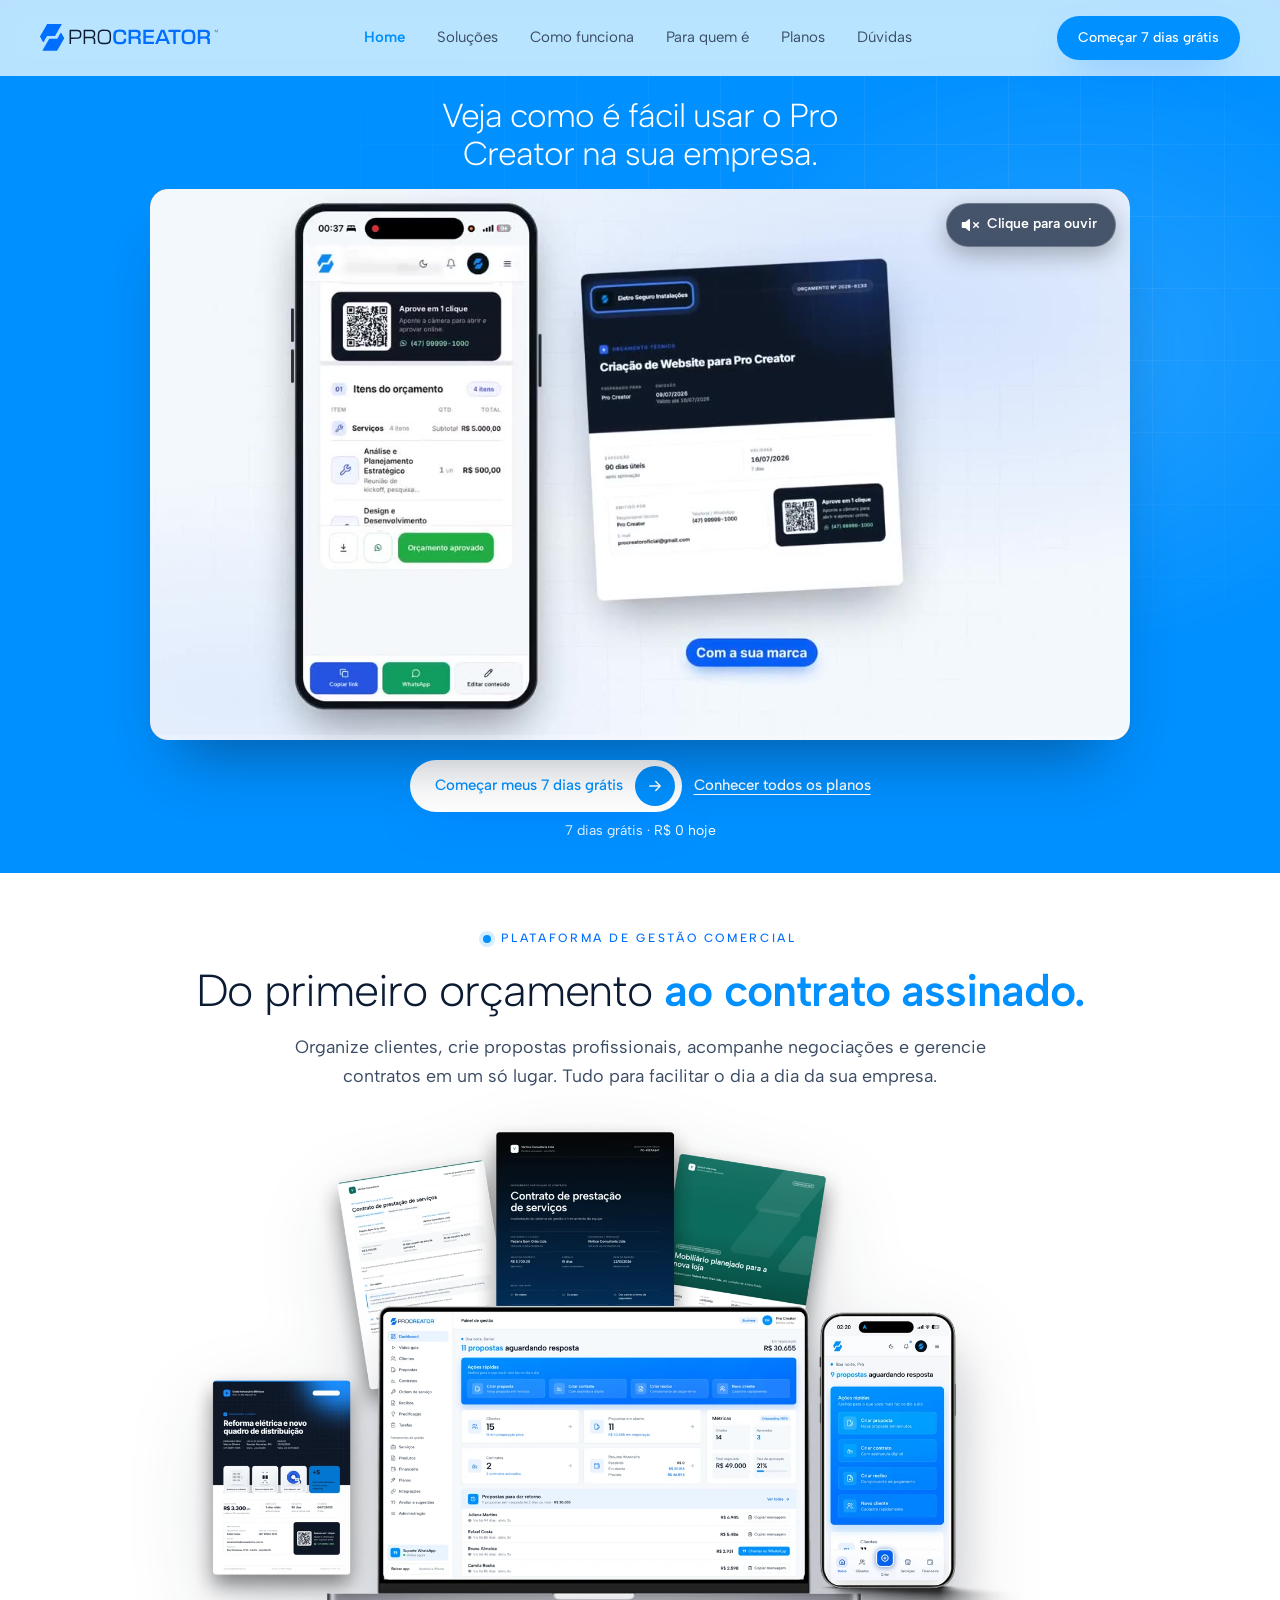
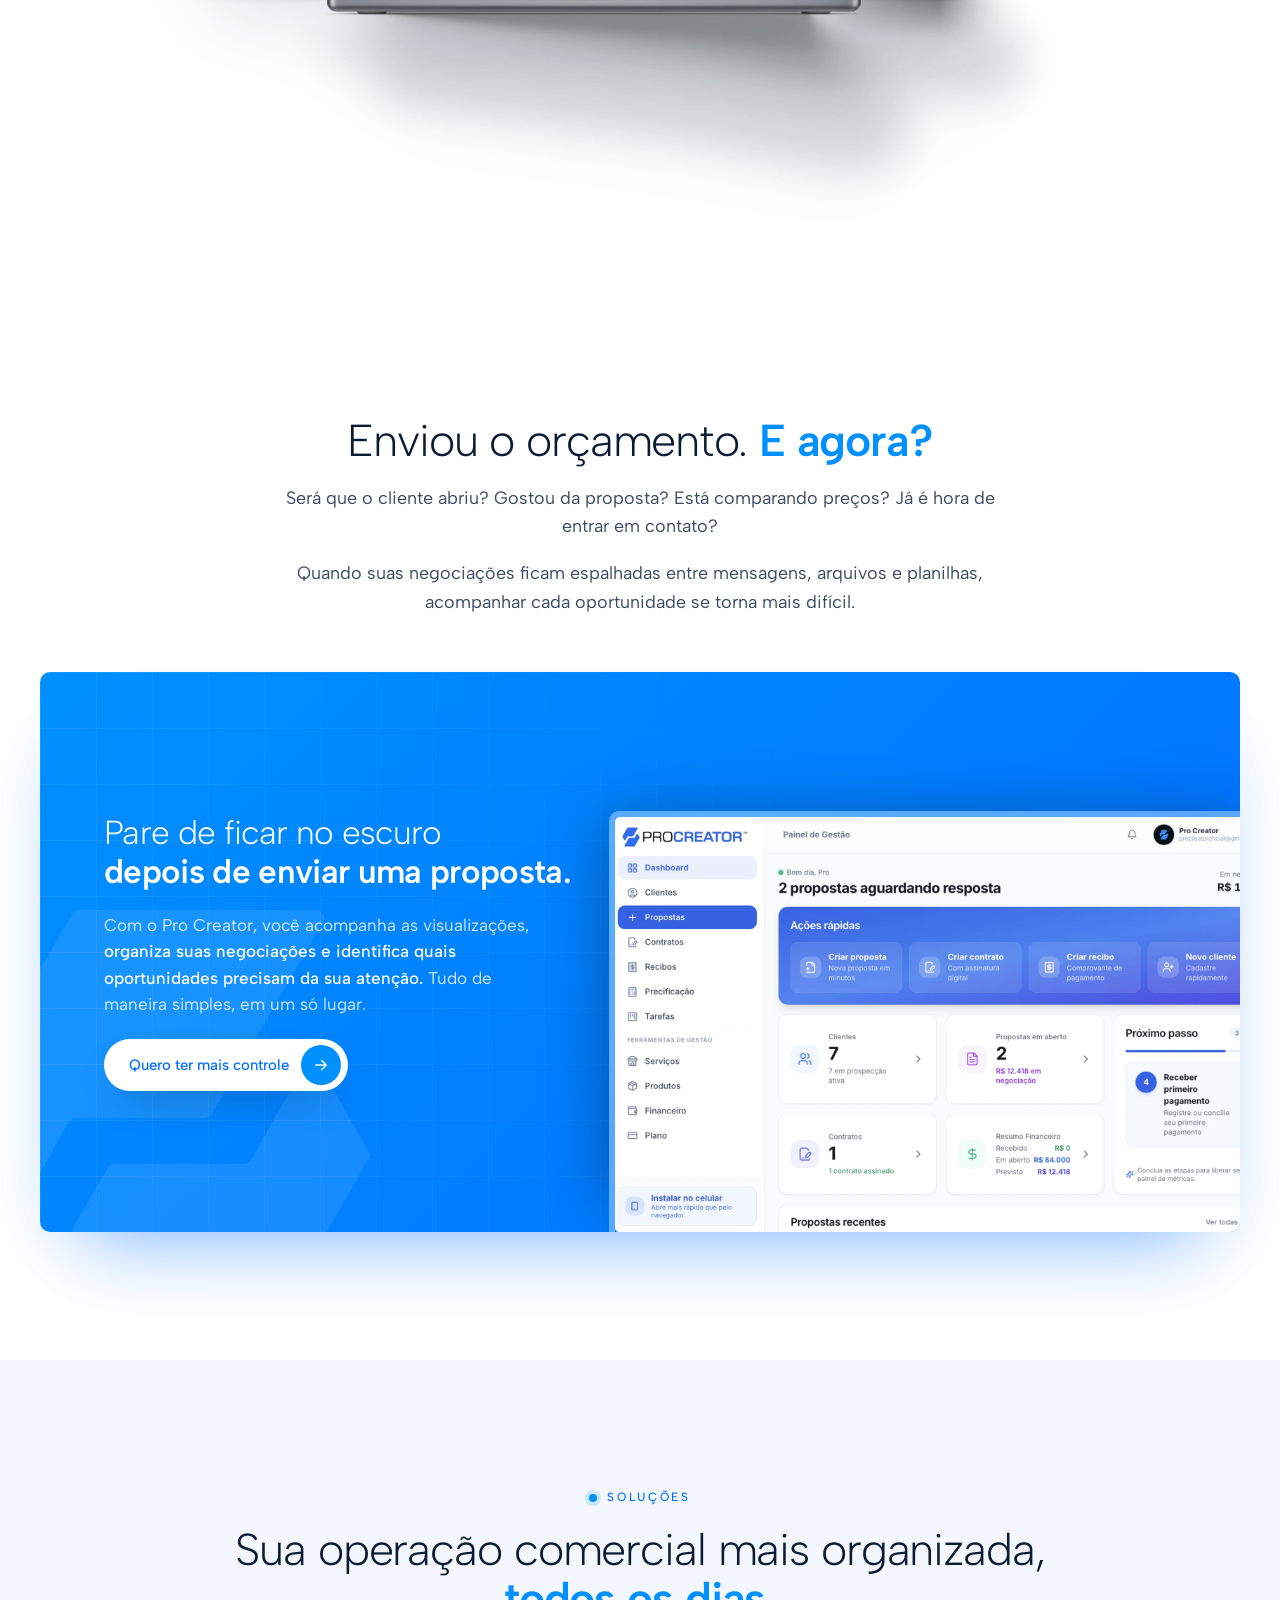
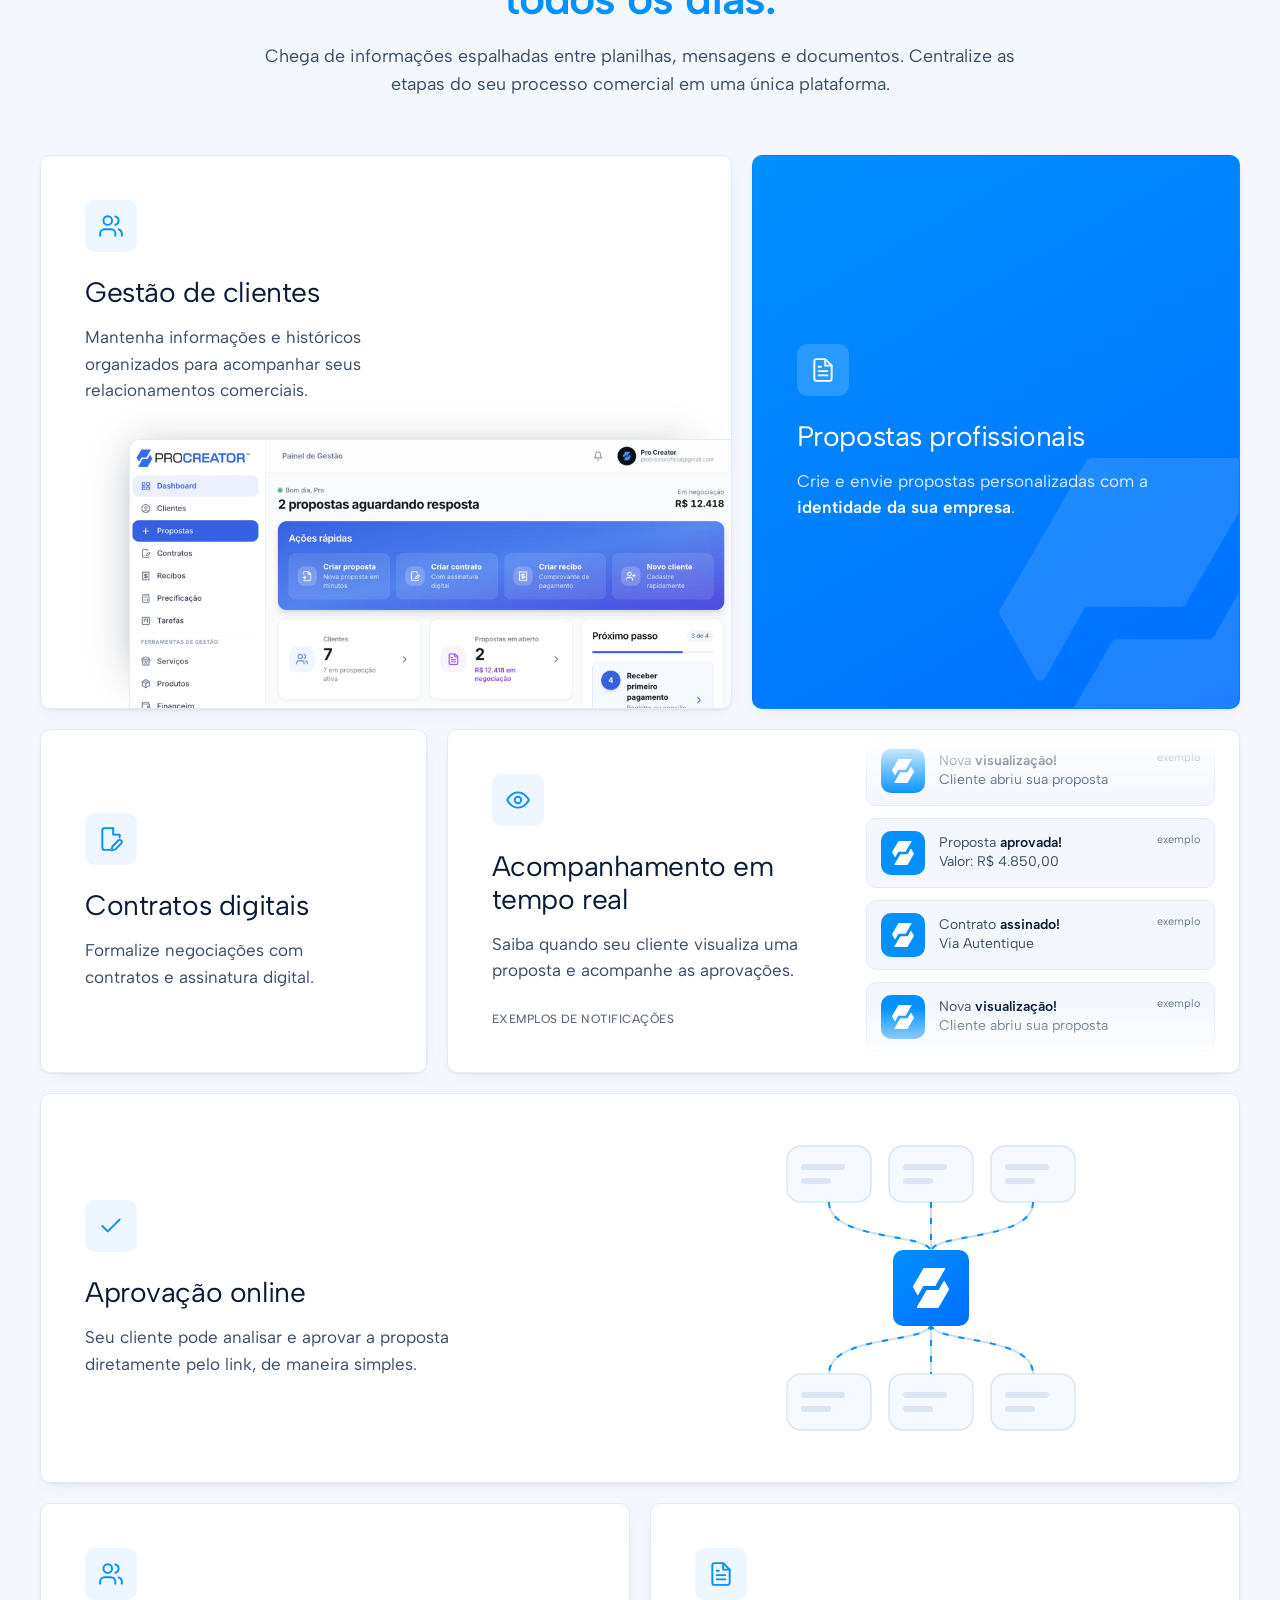
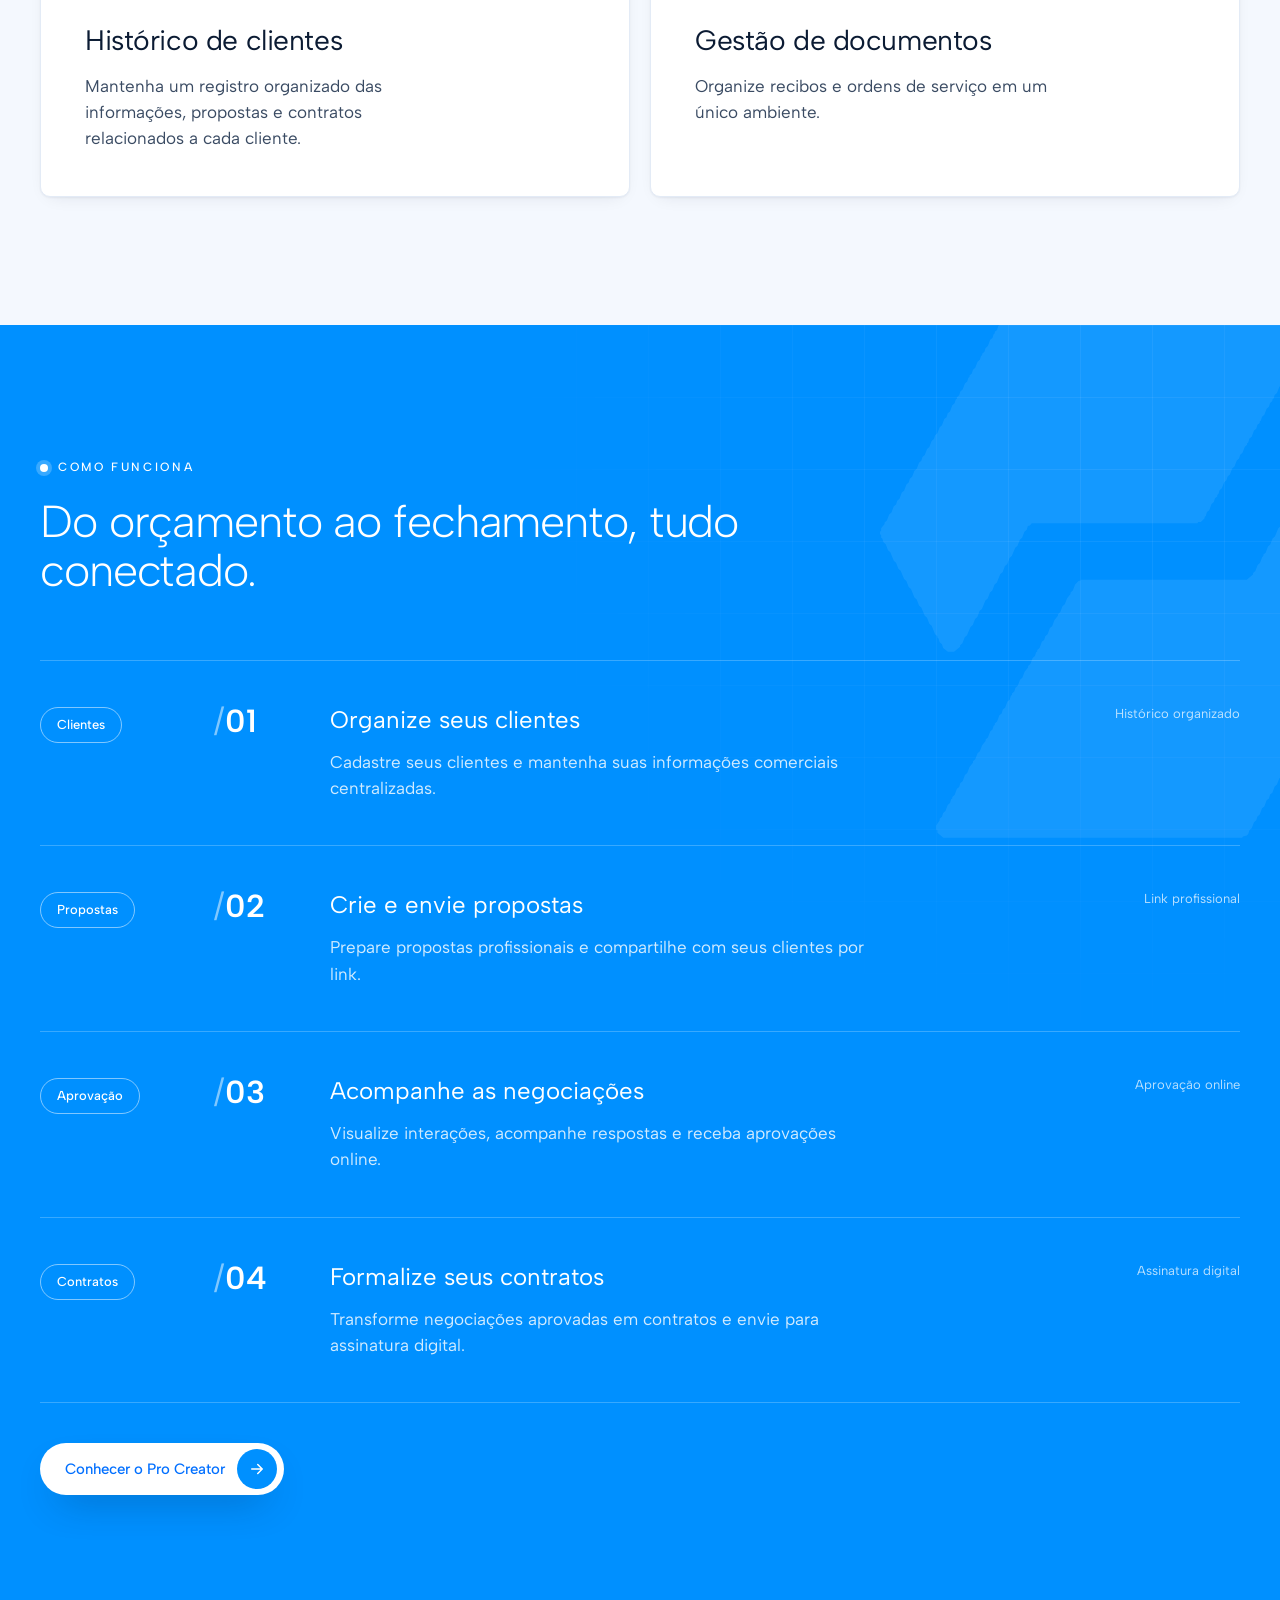
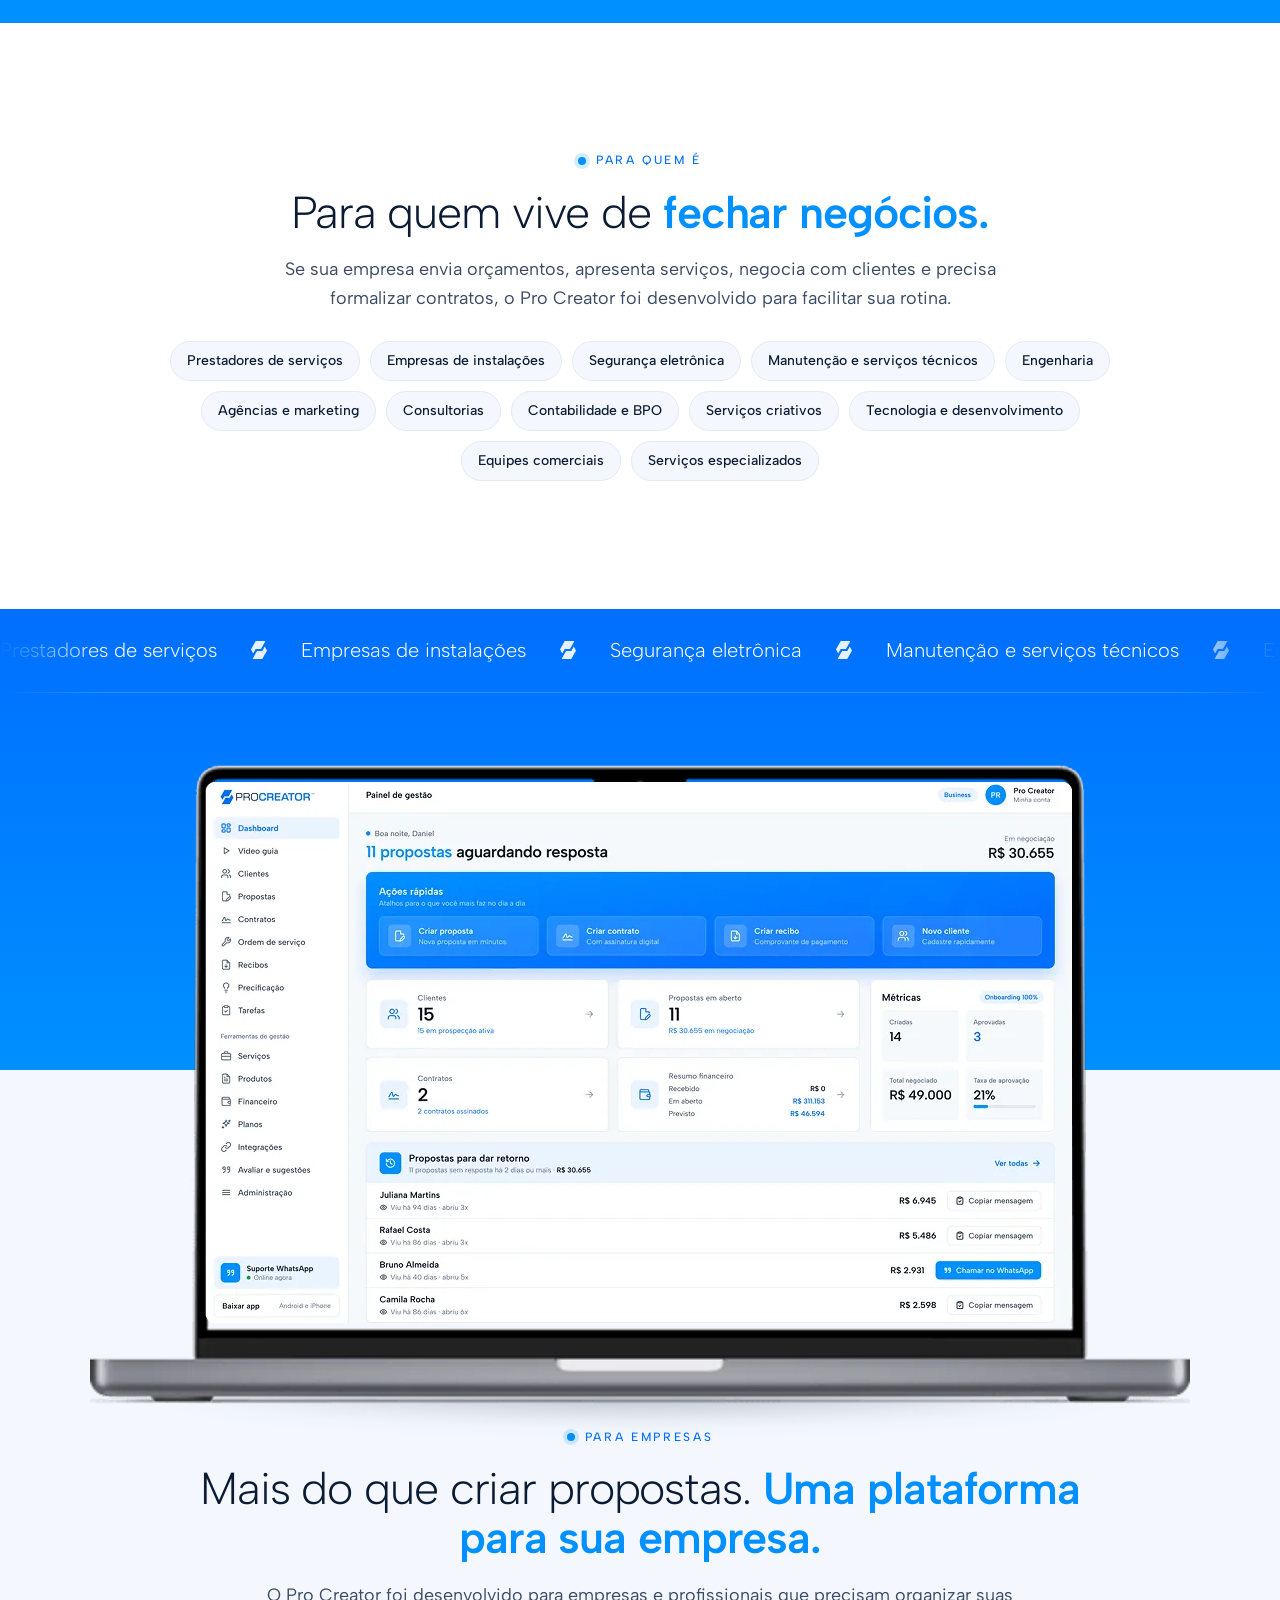
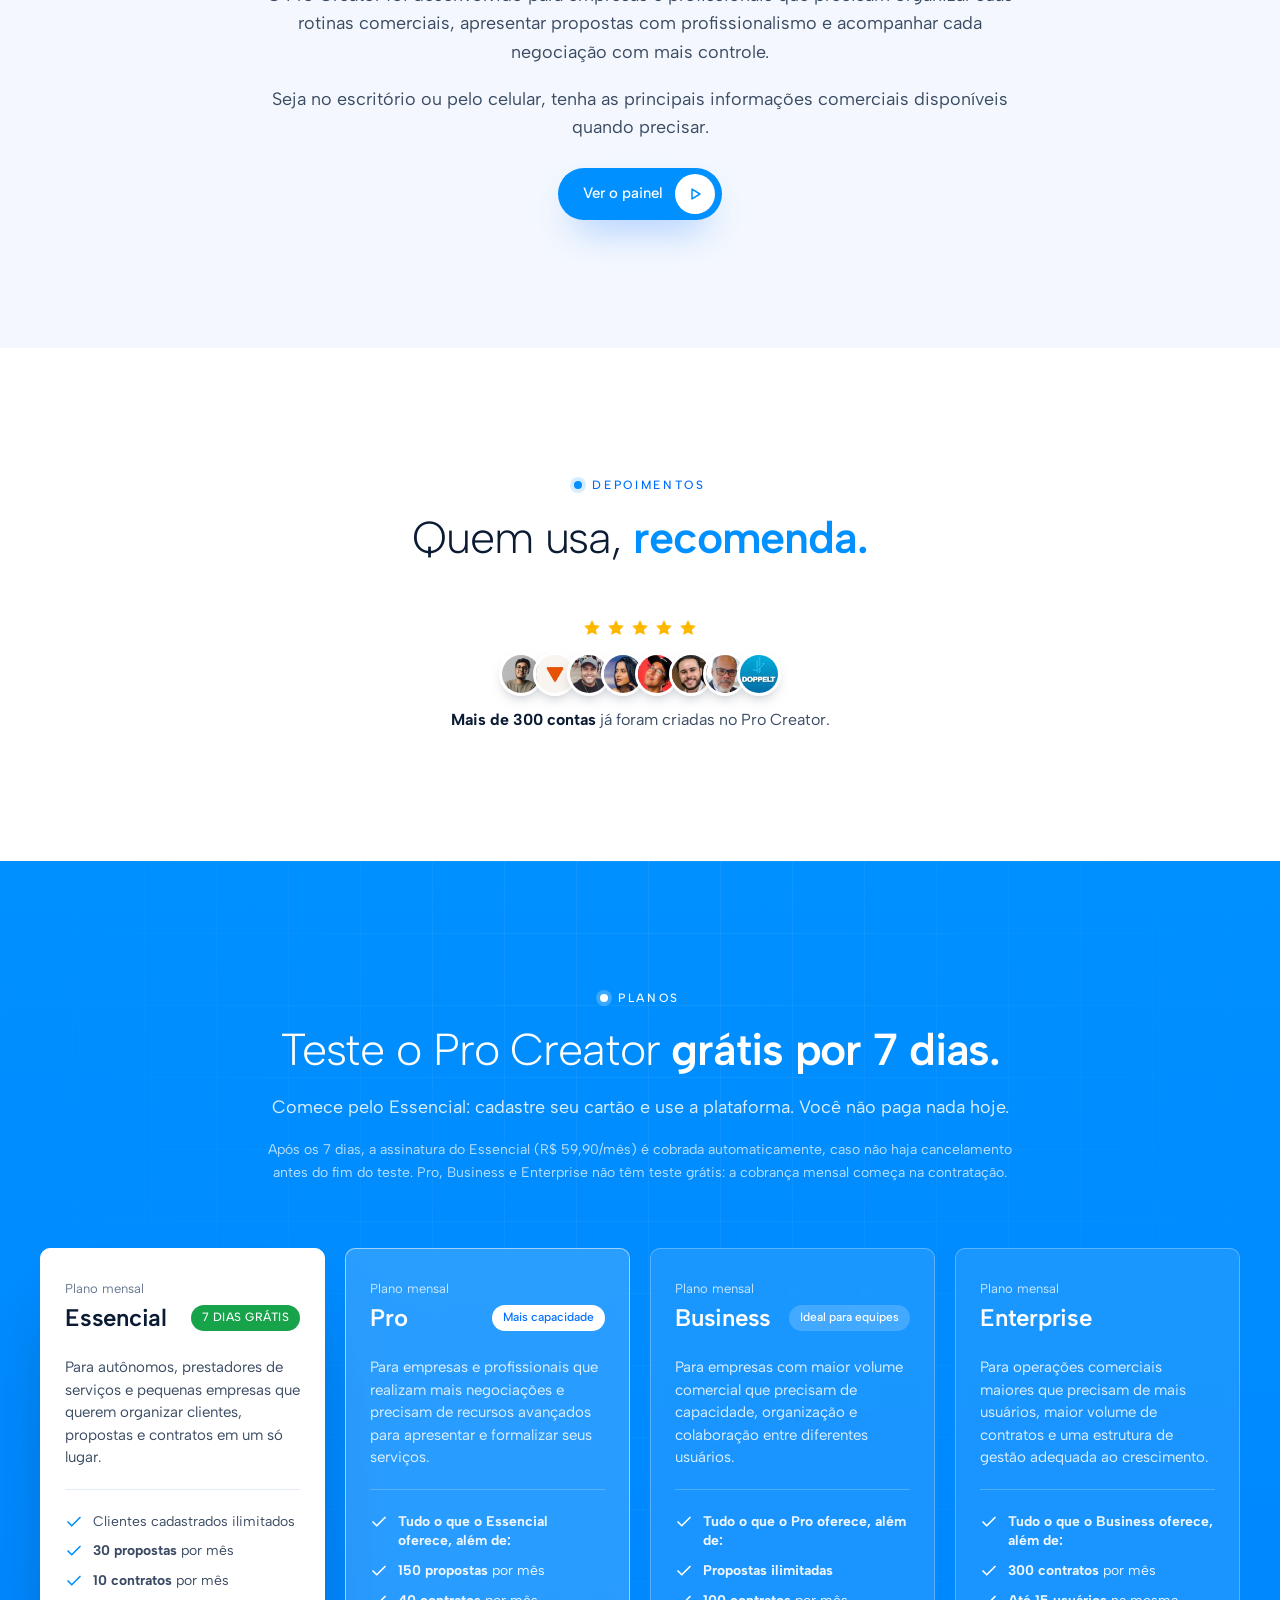
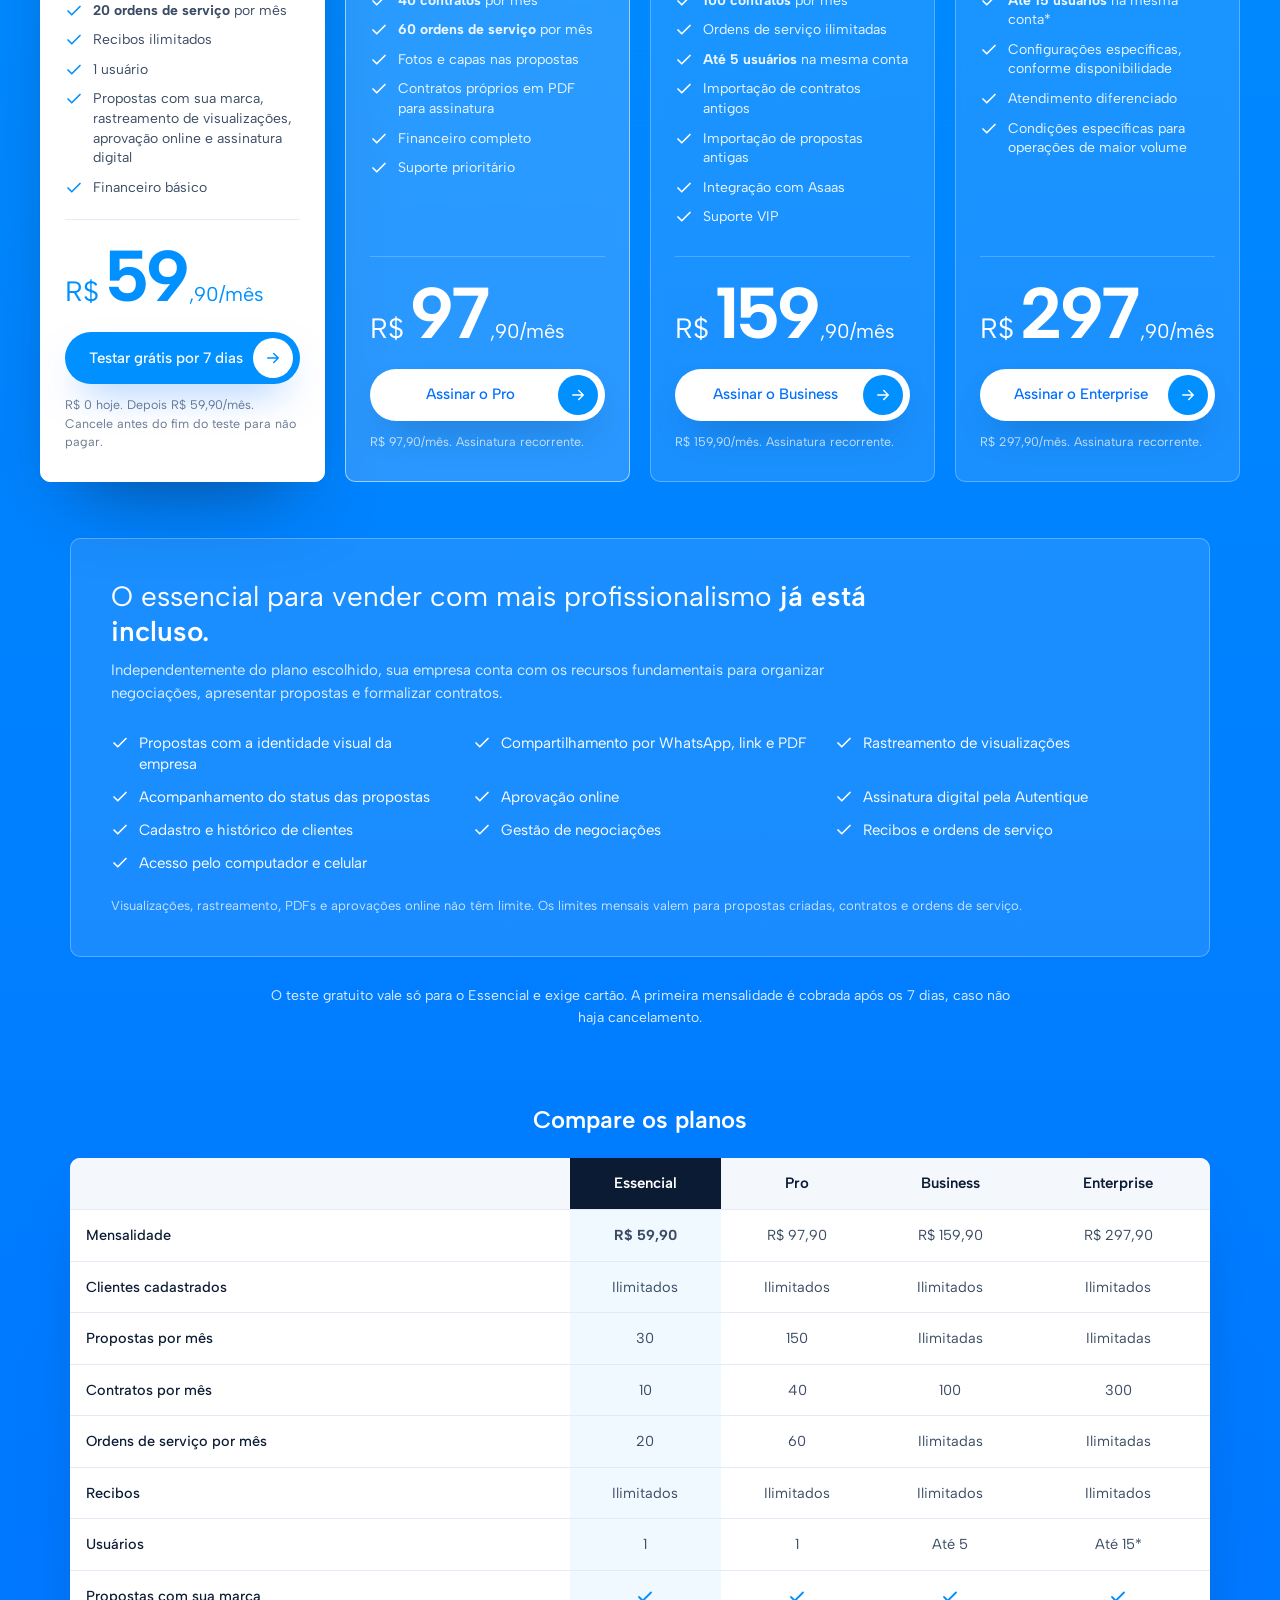
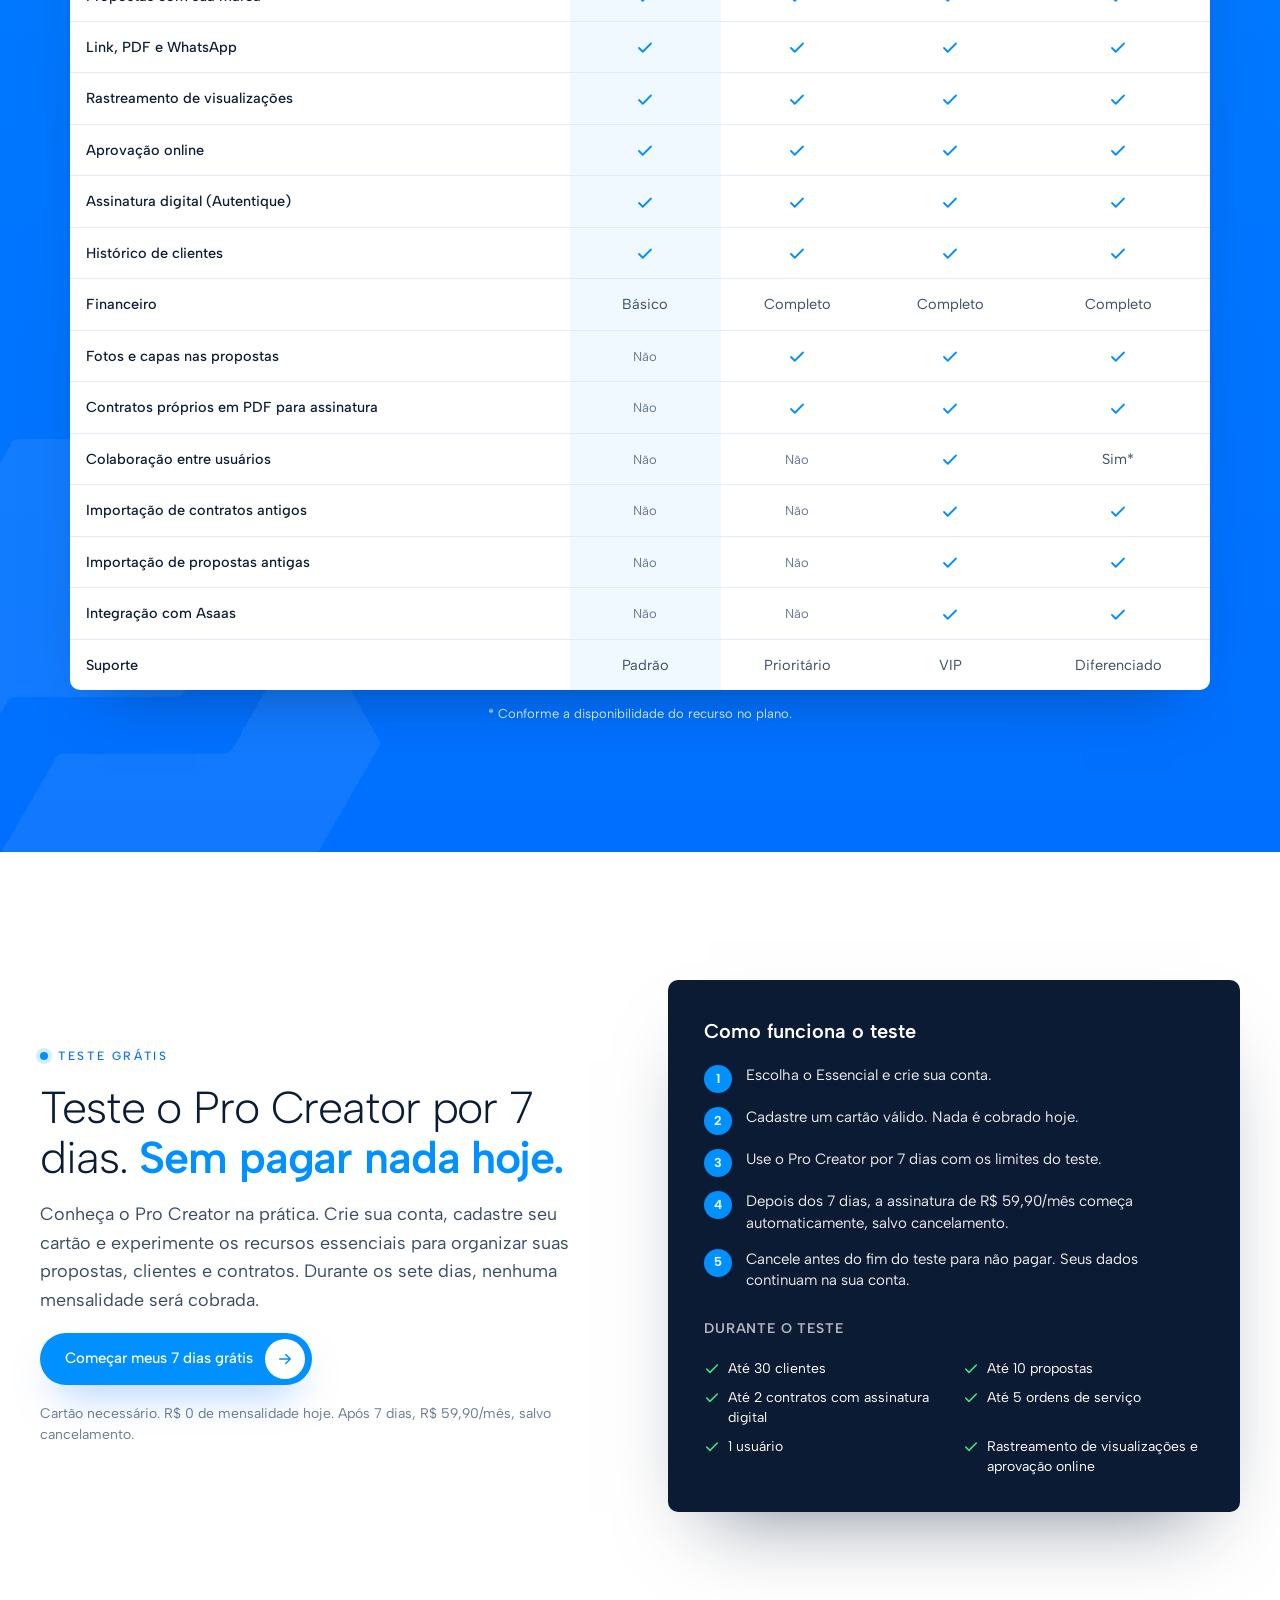
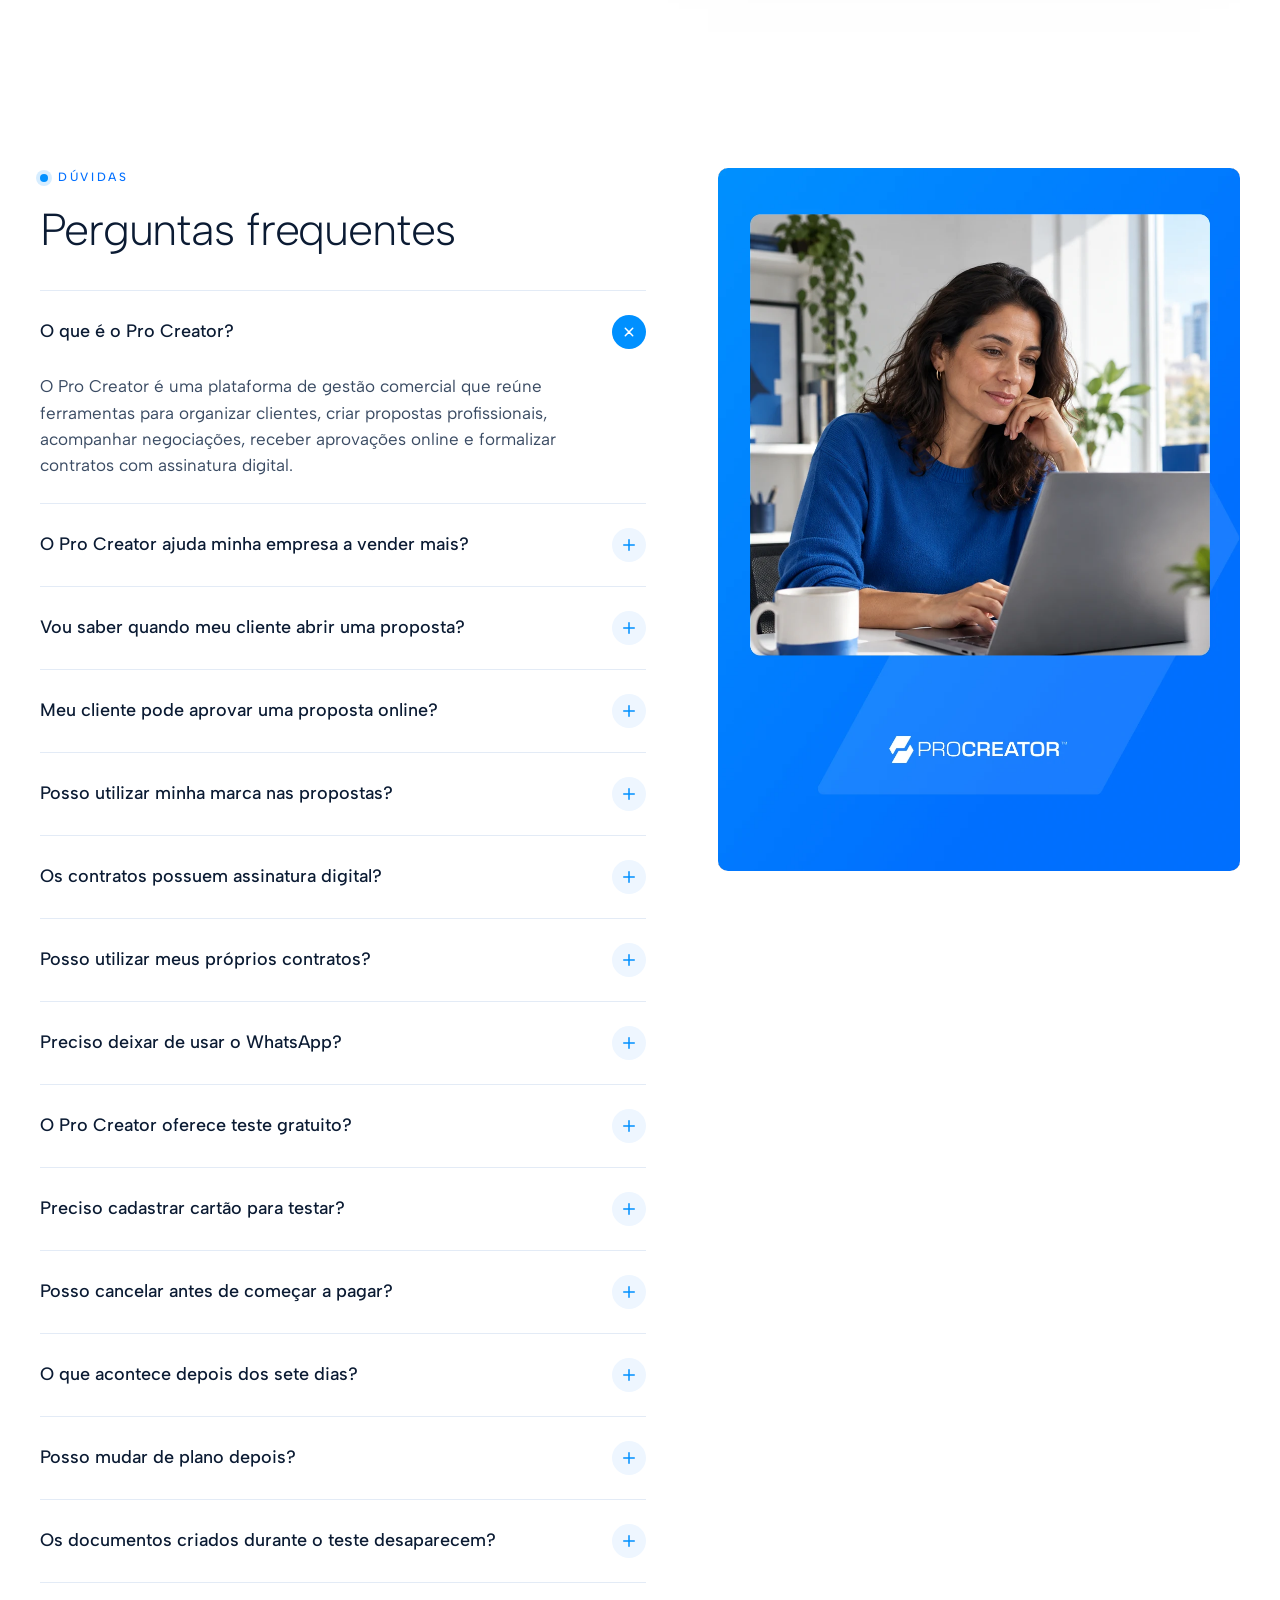
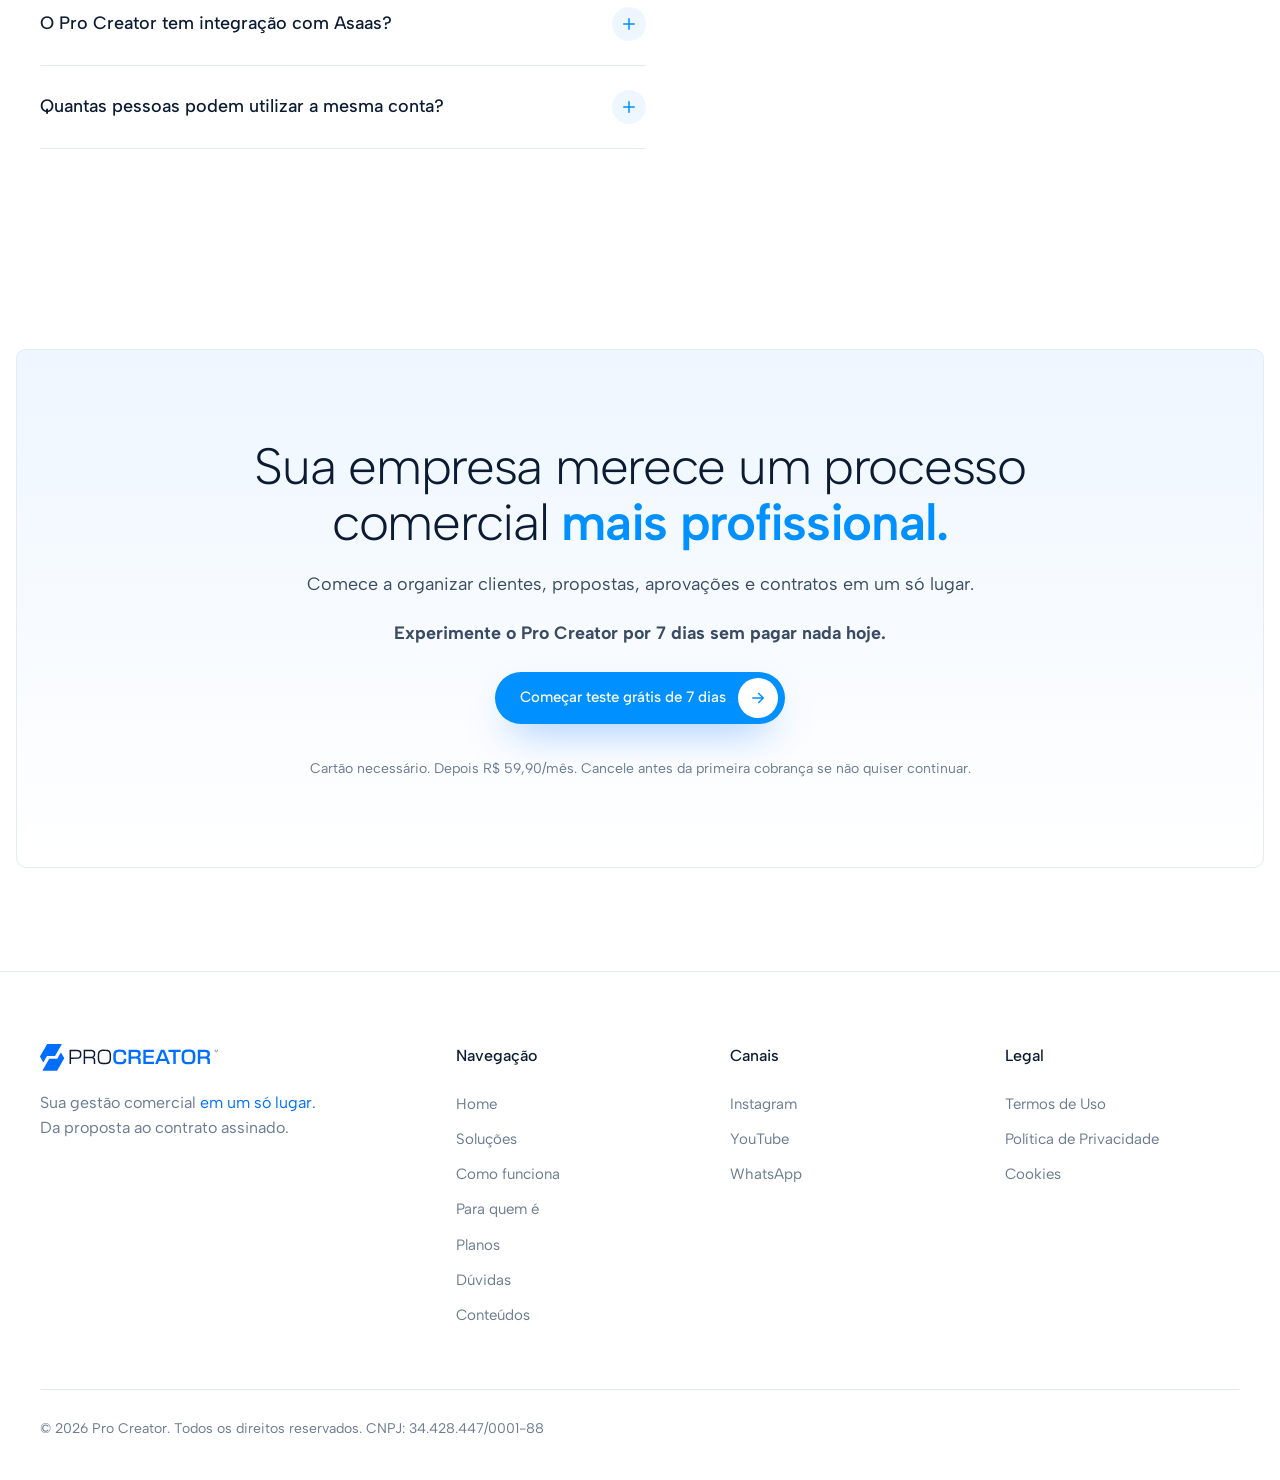
==== commit 0adfcc3b: "Planos: teste grátis só no Essencial (os demais links da Stripe cobram na contratação) Co-Authored-B" ====
--- a/index.html
+++ b/index.html
@@ -386,8 +386,8 @@
       <div class="section-head" data-reveal>
         <span class="eyebrow">Planos</span>
         <h2 class="h2">Teste o Pro Creator <strong>grátis por 7 dias.</strong></h2>
-        <p class="lead">Escolha seu plano, cadastre seu cartão e comece a utilizar a plataforma. Você não paga nada hoje.</p>
-        <p class="lead plans-terms">Após os 7 dias, a assinatura mensal será cobrada automaticamente conforme o plano escolhido, caso não haja cancelamento antes do fim do teste.</p>
+        <p class="lead">Comece pelo Essencial: cadastre seu cartão e use a plataforma. Você não paga nada hoje.</p>
+        <p class="lead plans-terms">Após os 7 dias, a assinatura do Essencial (R$ 59,90/mês) é cobrada automaticamente, caso não haja cancelamento antes do fim do teste. Pro, Business e Enterprise não têm teste grátis: a cobrança mensal começa na contratação.</p>
       </div>
             <div class="plan-grid plan-grid-4">
 <!-- Checkouts Stripe (payment links) -->
